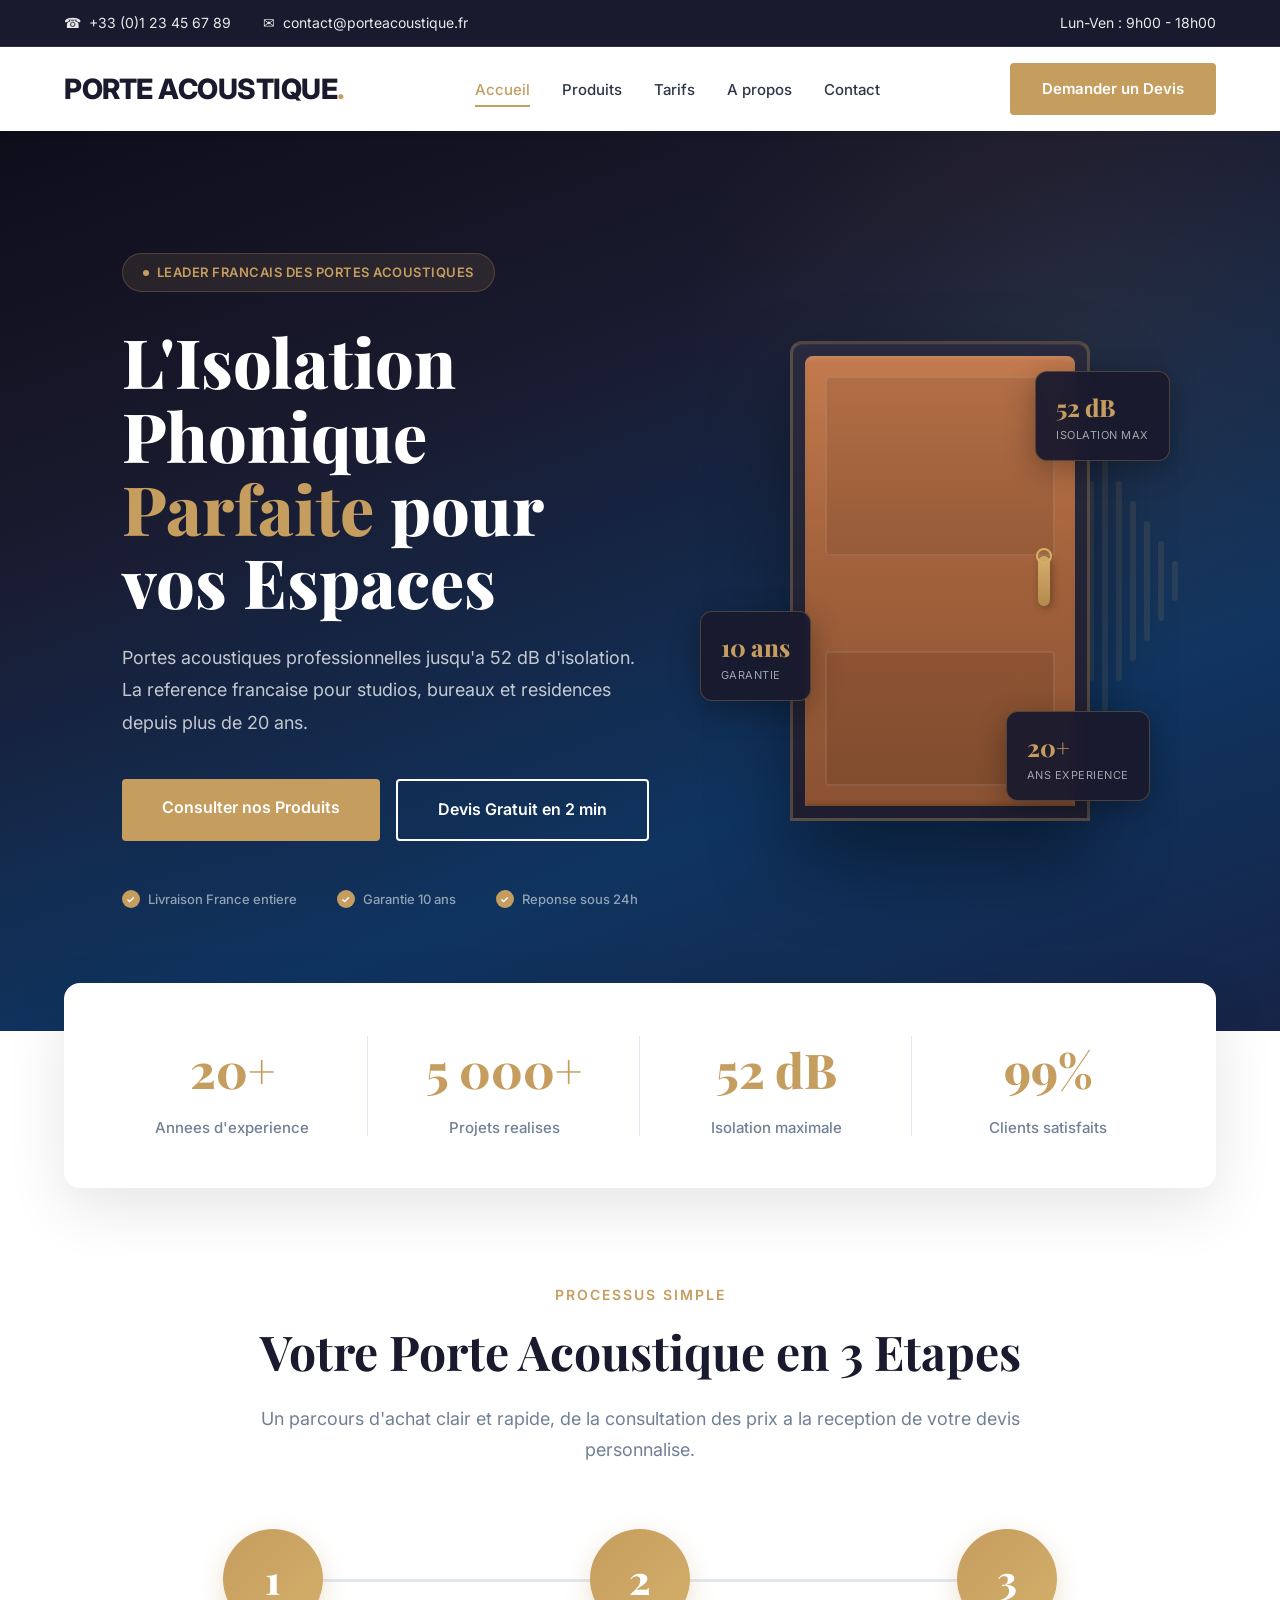
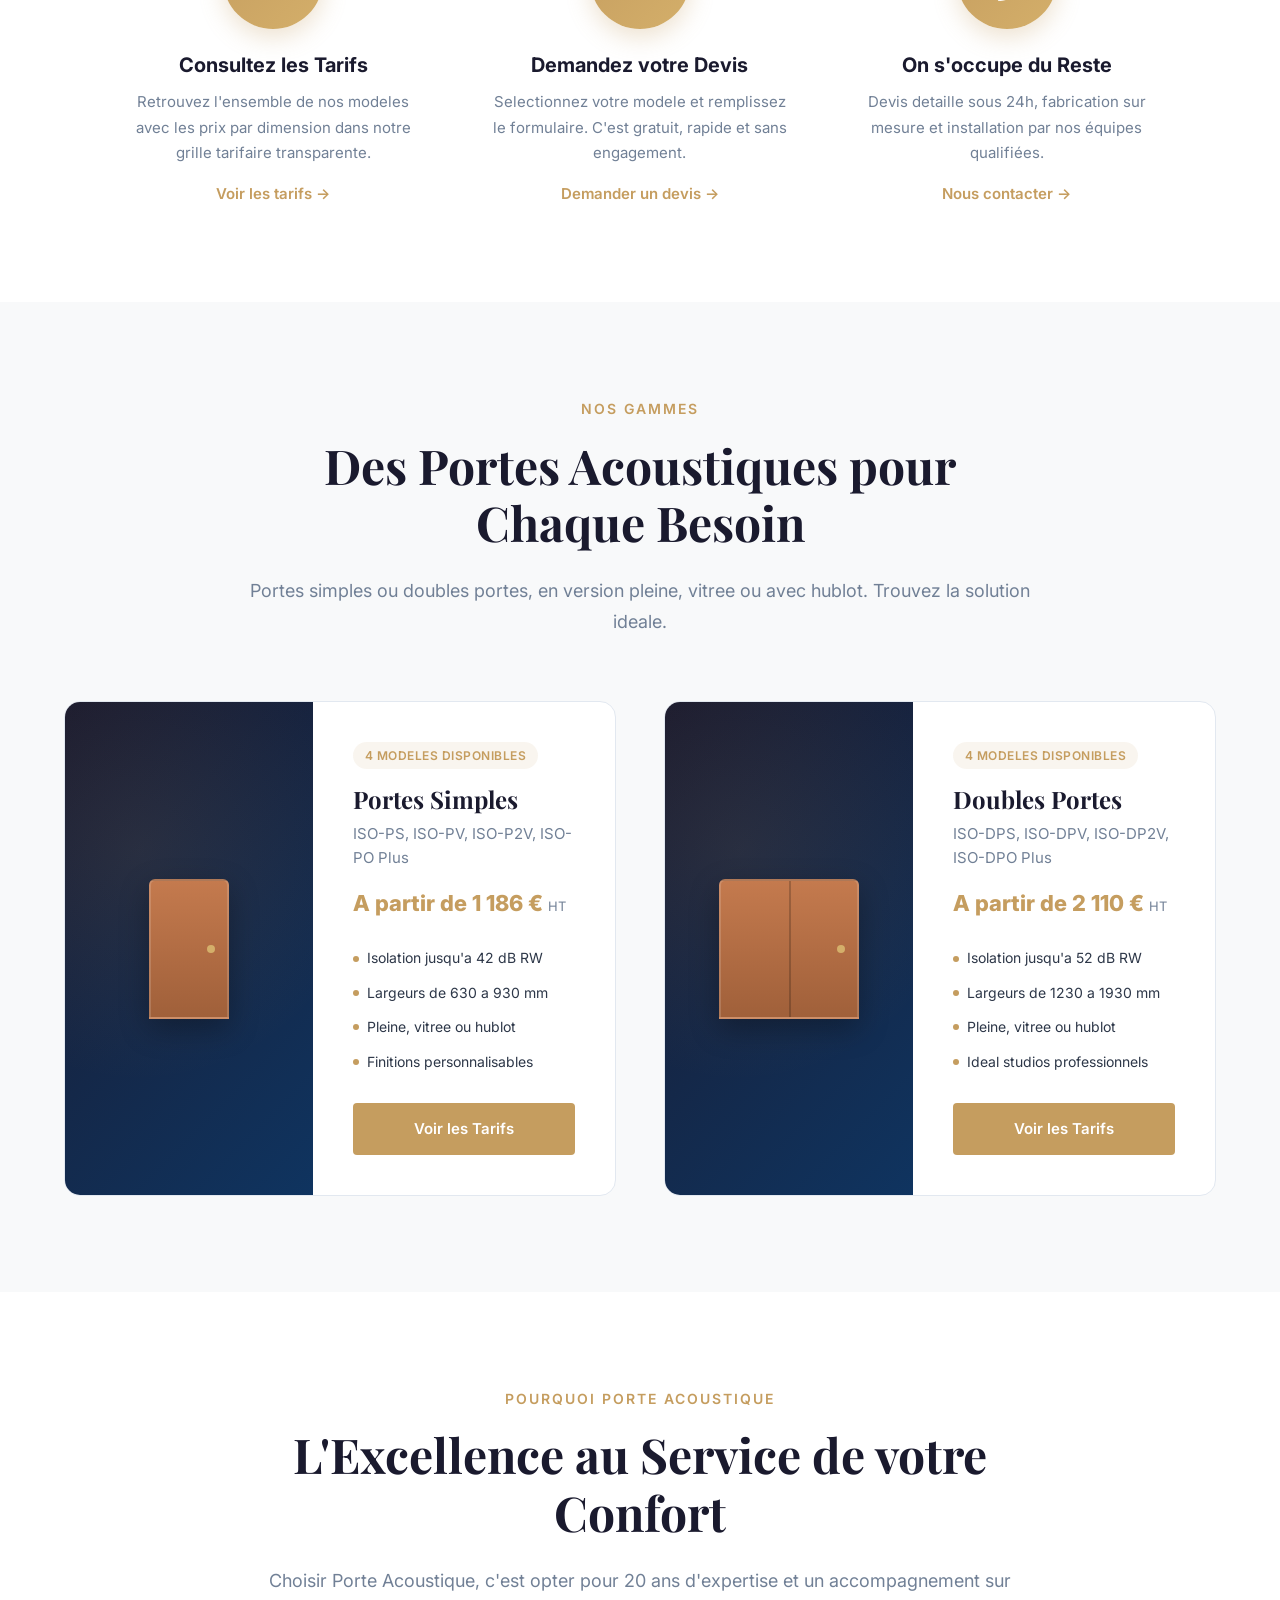
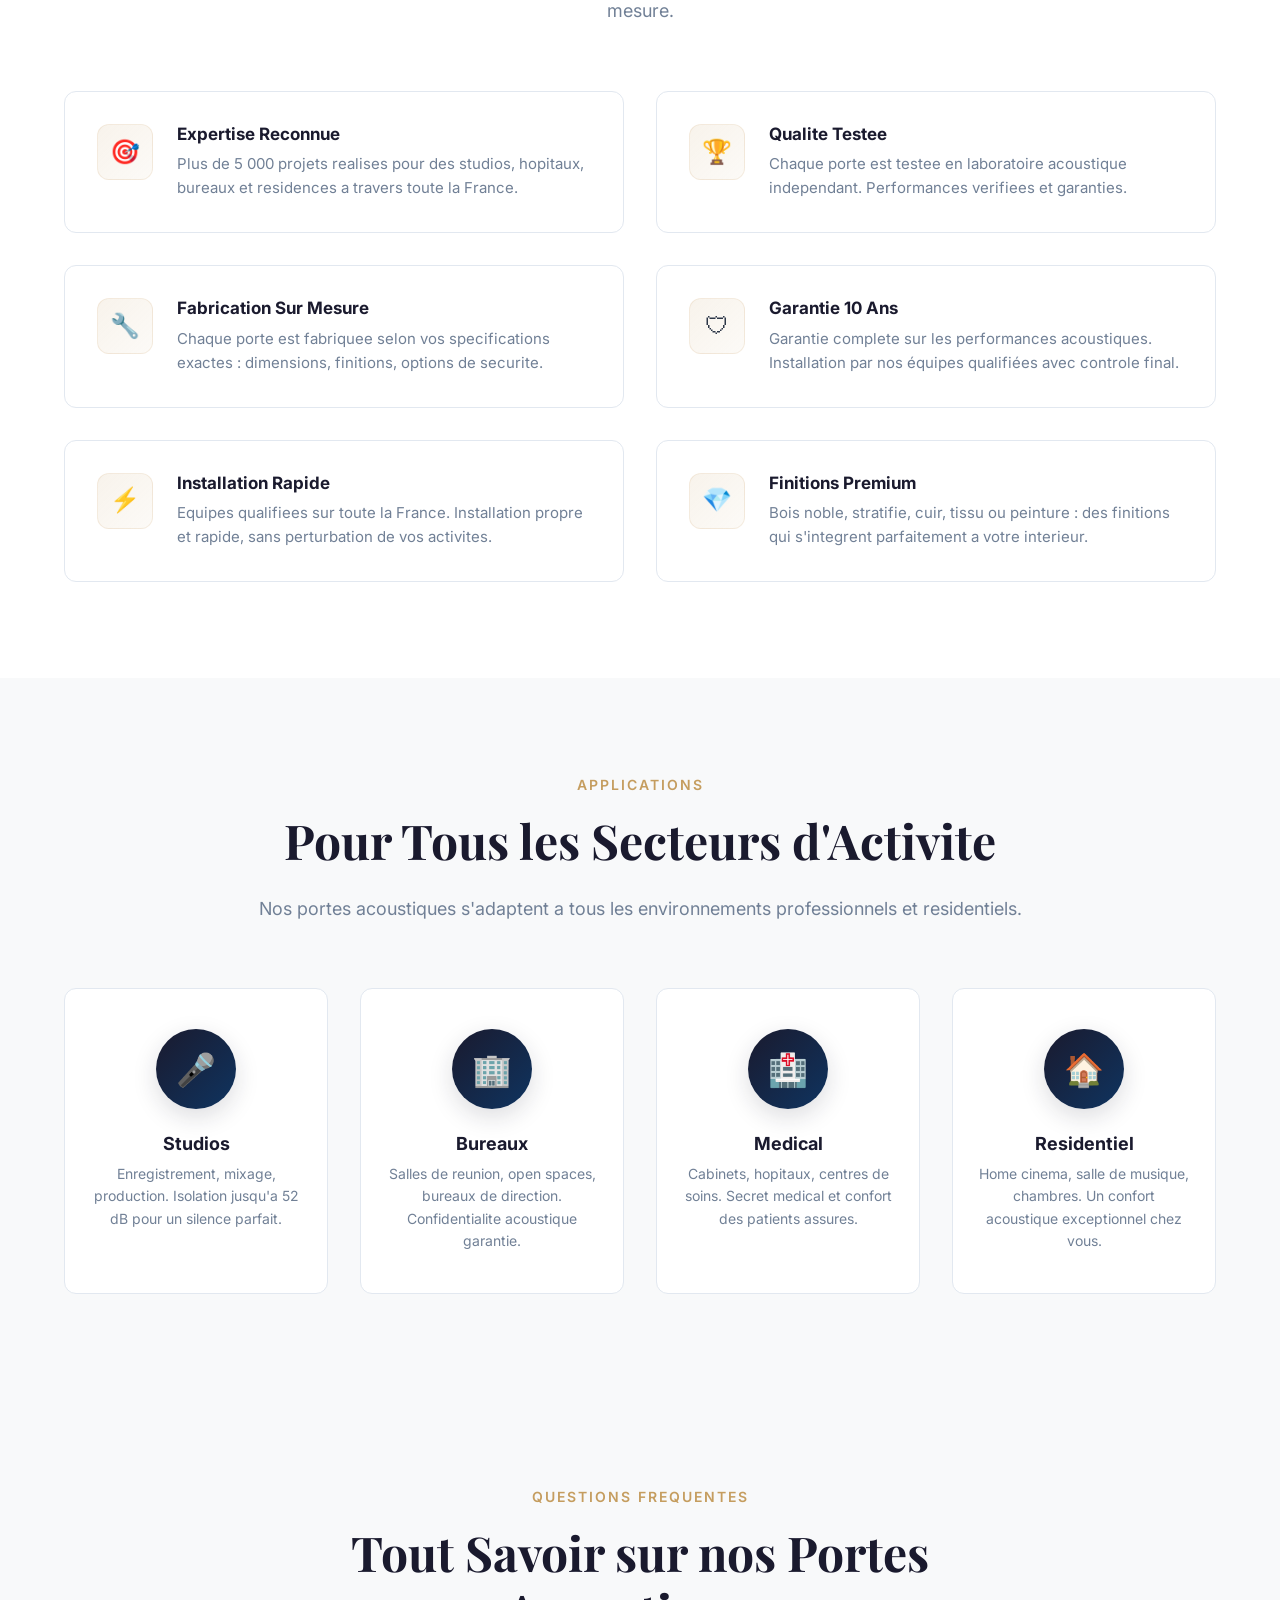
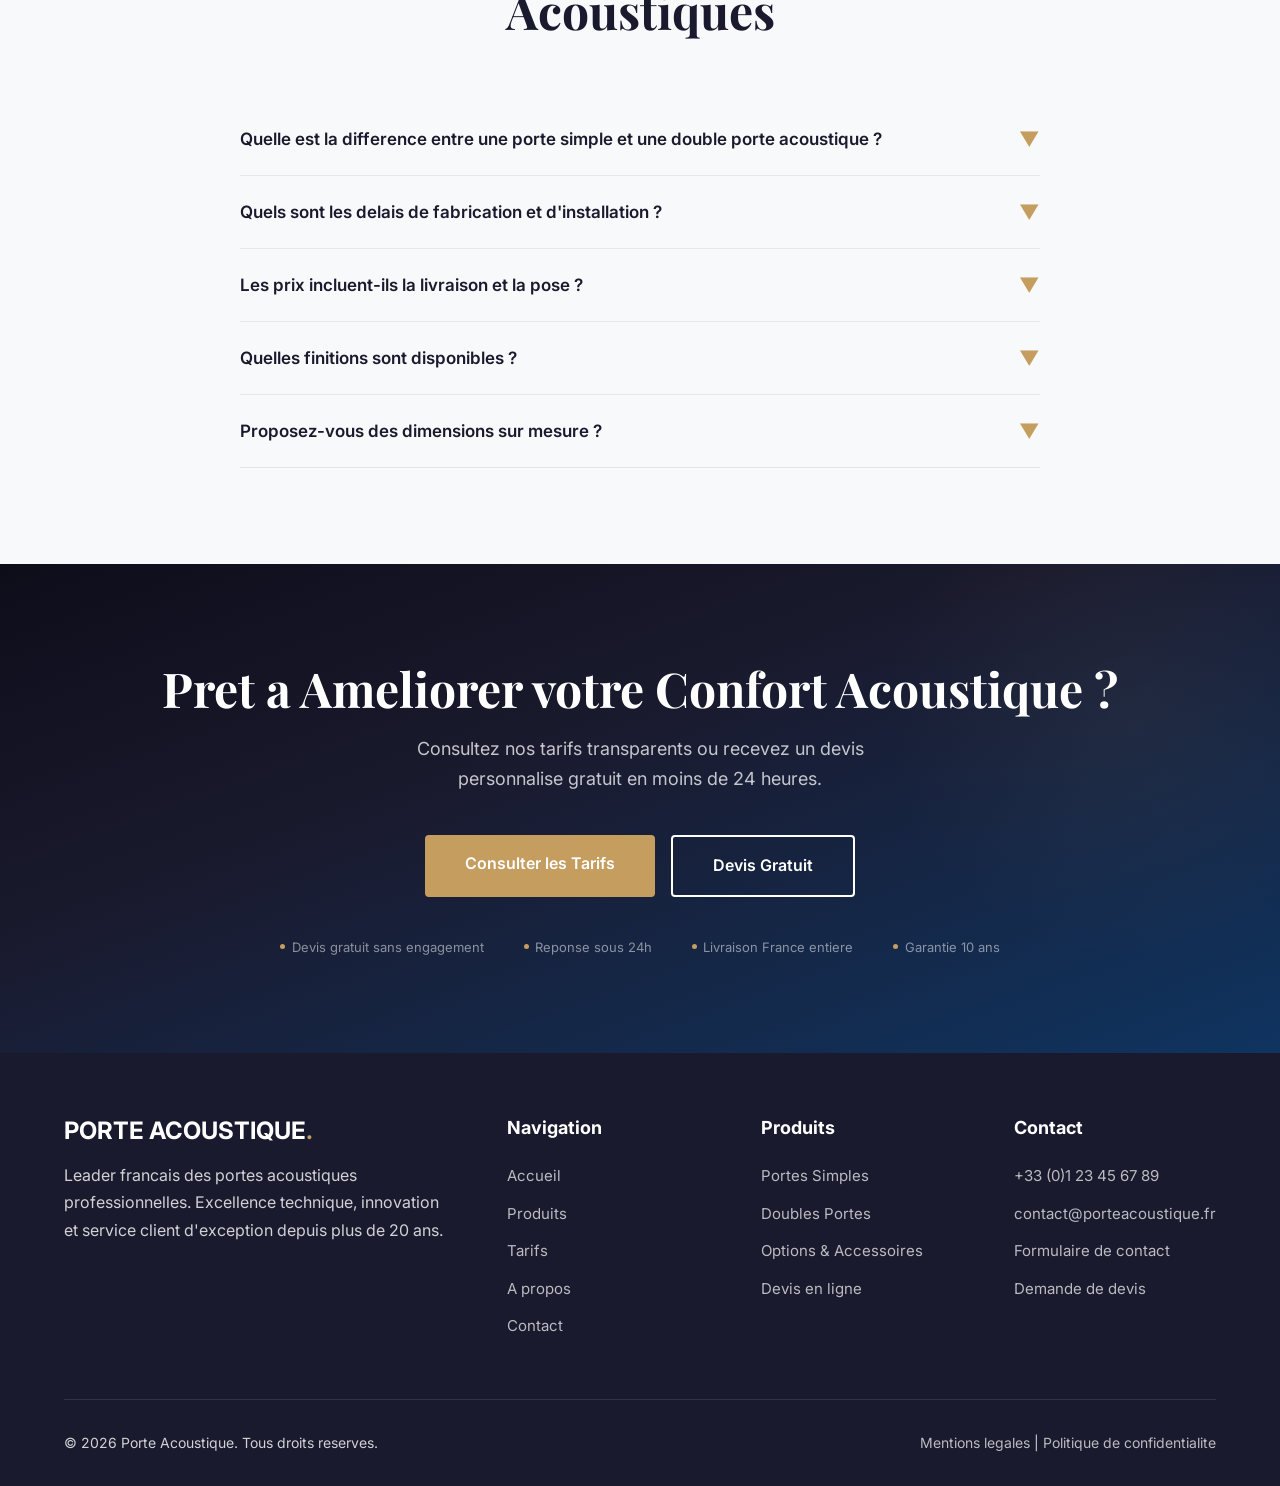
==== index.html @ 58b7ffa7 "First commit" ====
<!DOCTYPE html>
<html lang="fr">
<head>
    <meta charset="UTF-8">
    <meta name="viewport" content="width=device-width, initial-scale=1.0">
    <title>Porte Acoustique | Portes Acoustiques Professionnelles - Isolation Phonique Haute Performance</title>
    <meta name="description" content="Porte Acoustique, leader francais des portes acoustiques professionnelles. Isolation phonique jusqu'a 52 dB pour studios, bureaux et residences. Devis gratuit sous 24h.">
    <meta name="keywords" content="porte acoustique, isolation phonique, porte insonorisee, porte studio, isolation sonore, porte anti-bruit, porte acoustique professionnelle">
    <meta name="robots" content="index, follow">
    <meta name="author" content="Porte Acoustique">
    <link rel="canonical" href="https://www.porteacoustique.fr/">

    <meta property="og:title" content="Porte Acoustique | Portes Acoustiques Professionnelles">
    <meta property="og:description" content="Leader francais des portes acoustiques. Isolation phonique jusqu'a 52 dB. Devis gratuit sous 24h.">
    <meta property="og:type" content="website">
    <meta property="og:url" content="https://www.porteacoustique.fr/">
    <meta property="og:locale" content="fr_FR">

    <link rel="preconnect" href="https://fonts.googleapis.com">
    <link rel="preconnect" href="https://fonts.gstatic.com" crossorigin>
    <link href="https://fonts.googleapis.com/css2?family=Inter:wght@300;400;500;600;700;800&family=Playfair+Display:wght@600;700;800&display=swap" rel="stylesheet">
    <link rel="stylesheet" href="css/style.css">

    <script type="application/ld+json">
    {
        "@context": "https://schema.org",
        "@type": "Organization",
        "name": "Porte Acoustique",
        "description": "Leader francais des portes acoustiques professionnelles",
        "url": "https://www.porteacoustique.fr",
        "telephone": "+33123456789",
        "email": "contact@porteacoustique.fr",
        "address": {
            "@type": "PostalAddress",
            "streetAddress": "123 Avenue de l'Acoustique",
            "addressLocality": "Paris",
            "postalCode": "75015",
            "addressCountry": "FR"
        }
    }
    </script>

    <style>
        /* ====== INDEX PAGE SPECIFIC STYLES ====== */

        /* Hero v2 */
        .hero-v2 {
            position: relative;
            min-height: 100vh;
            display: flex;
            align-items: center;
            background: linear-gradient(160deg, #0d0d1a 0%, #1a1a2e 30%, #0f3460 70%, #162447 100%);
            overflow: hidden;
        }

        .hero-v2::before {
            content: '';
            position: absolute;
            top: -200px;
            right: -200px;
            width: 800px;
            height: 800px;
            background: radial-gradient(circle, rgba(197,157,95,0.08) 0%, transparent 70%);
            border-radius: 50%;
            animation: float 8s ease-in-out infinite;
        }

        .hero-v2::after {
            content: '';
            position: absolute;
            bottom: -300px;
            left: -200px;
            width: 600px;
            height: 600px;
            background: radial-gradient(circle, rgba(15,52,96,0.3) 0%, transparent 70%);
            border-radius: 50%;
            animation: float 10s ease-in-out infinite reverse;
        }

        @keyframes float {
            0%, 100% { transform: translateY(0) scale(1); }
            50% { transform: translateY(-30px) scale(1.05); }
        }

        /* Sound wave decoration */
        .sound-waves {
            position: absolute;
            right: 8%;
            top: 50%;
            transform: translateY(-50%);
            z-index: 2;
            display: flex;
            gap: 8px;
            align-items: center;
            opacity: 0.12;
        }

        .sound-wave-bar {
            width: 6px;
            background: var(--accent);
            border-radius: 100px;
            animation: wave 1.5s ease-in-out infinite;
        }

        .sound-wave-bar:nth-child(1) { height: 40px; animation-delay: 0s; }
        .sound-wave-bar:nth-child(2) { height: 80px; animation-delay: 0.1s; }
        .sound-wave-bar:nth-child(3) { height: 120px; animation-delay: 0.2s; }
        .sound-wave-bar:nth-child(4) { height: 160px; animation-delay: 0.3s; }
        .sound-wave-bar:nth-child(5) { height: 200px; animation-delay: 0.4s; }
        .sound-wave-bar:nth-child(6) { height: 260px; animation-delay: 0.5s; }
        .sound-wave-bar:nth-child(7) { height: 200px; animation-delay: 0.6s; }
        .sound-wave-bar:nth-child(8) { height: 160px; animation-delay: 0.7s; }
        .sound-wave-bar:nth-child(9) { height: 120px; animation-delay: 0.8s; }
        .sound-wave-bar:nth-child(10) { height: 80px; animation-delay: 0.9s; }
        .sound-wave-bar:nth-child(11) { height: 40px; animation-delay: 1s; }

        @keyframes wave {
            0%, 100% { transform: scaleY(1); }
            50% { transform: scaleY(0.4); }
        }

        .hero-v2-content {
            position: relative;
            z-index: 10;
            max-width: 1400px;
            margin: 0 auto;
            padding: 0 5%;
            width: 100%;
        }

        .hero-v2-grid {
            display: grid;
            grid-template-columns: 1.1fr 0.9fr;
            gap: 4rem;
            align-items: center;
        }

        .hero-v2-text .hero-label {
            display: inline-flex;
            align-items: center;
            gap: 0.5rem;
            background: rgba(197,157,95,0.12);
            color: var(--accent);
            padding: 0.5rem 1.25rem;
            border-radius: 50px;
            font-size: 0.8125rem;
            font-weight: 600;
            margin-bottom: 2rem;
            border: 1px solid rgba(197,157,95,0.25);
            letter-spacing: 0.5px;
            text-transform: uppercase;
        }

        .hero-v2-text h1 {
            font-family: 'Playfair Display', serif;
            font-size: clamp(2.5rem, 5.5vw, 4.25rem);
            color: var(--white);
            line-height: 1.08;
            margin-bottom: 1.5rem;
            font-weight: 800;
        }

        .hero-v2-text h1 .accent {
            color: var(--accent);
        }

        .hero-v2-text .hero-desc {
            font-size: 1.125rem;
            color: rgba(255,255,255,0.75);
            line-height: 1.8;
            margin-bottom: 2.5rem;
            max-width: 540px;
        }

        .hero-v2-buttons {
            display: flex;
            gap: 1rem;
            flex-wrap: wrap;
            margin-bottom: 3rem;
        }

        .hero-trust {
            display: flex;
            gap: 2.5rem;
            flex-wrap: wrap;
        }

        .hero-trust-item {
            display: flex;
            align-items: center;
            gap: 0.5rem;
            color: rgba(255,255,255,0.55);
            font-size: 0.8125rem;
            font-weight: 500;
        }

        .hero-trust-item .check {
            width: 18px;
            height: 18px;
            background: var(--accent);
            border-radius: 50%;
            display: flex;
            align-items: center;
            justify-content: center;
            color: white;
            font-size: 0.625rem;
            font-weight: 700;
            flex-shrink: 0;
        }

        /* Hero visual: door illustration */
        .hero-v2-visual {
            display: flex;
            justify-content: center;
            align-items: center;
            position: relative;
        }

        .door-showcase {
            position: relative;
            width: 300px;
            height: 480px;
        }

        .door-frame {
            width: 100%;
            height: 100%;
            background: linear-gradient(180deg, #2a2a3e 0%, #1e1e30 100%);
            border-radius: 12px 12px 0 0;
            border: 3px solid rgba(197,157,95,0.3);
            position: relative;
            overflow: hidden;
            box-shadow: 0 40px 80px rgba(0,0,0,0.4), inset 0 1px 0 rgba(255,255,255,0.05);
        }

        .door-surface {
            position: absolute;
            inset: 12px;
            background: linear-gradient(180deg, #c47a4e 0%, #a0603a 50%, #8b5233 100%);
            border-radius: 8px 8px 0 0;
            box-shadow: inset 0 2px 4px rgba(255,255,255,0.15), inset 0 -2px 4px rgba(0,0,0,0.2);
        }

        .door-panel-top, .door-panel-bottom {
            position: absolute;
            left: 20px;
            right: 20px;
            border: 2px solid rgba(255,255,255,0.1);
            border-radius: 4px;
            background: rgba(0,0,0,0.08);
        }

        .door-panel-top {
            top: 20px;
            height: 40%;
        }

        .door-panel-bottom {
            bottom: 20px;
            height: 30%;
        }

        .door-handle {
            position: absolute;
            right: 25px;
            top: 50%;
            transform: translateY(-50%);
            width: 12px;
            height: 50px;
            background: linear-gradient(180deg, #d4af6a, #c59d5f, #b38a4a);
            border-radius: 6px;
            box-shadow: 2px 2px 8px rgba(0,0,0,0.3);
        }

        .door-handle::after {
            content: '';
            position: absolute;
            top: -8px;
            left: 50%;
            transform: translateX(-50%);
            width: 16px;
            height: 16px;
            border: 2px solid #d4af6a;
            border-radius: 50%;
            background: rgba(197,157,95,0.2);
        }

        /* Floating badges around door */
        .door-badge {
            position: absolute;
            background: rgba(26,26,46,0.95);
            backdrop-filter: blur(10px);
            border: 1px solid rgba(197,157,95,0.3);
            border-radius: 12px;
            padding: 1rem 1.25rem;
            color: white;
            z-index: 5;
            box-shadow: 0 8px 30px rgba(0,0,0,0.3);
            animation: badgeFloat 4s ease-in-out infinite;
        }

        .door-badge-1 {
            top: 30px;
            right: -80px;
            animation-delay: 0s;
        }

        .door-badge-2 {
            bottom: 120px;
            left: -90px;
            animation-delay: 1.5s;
        }

        .door-badge-3 {
            bottom: 20px;
            right: -60px;
            animation-delay: 3s;
        }

        @keyframes badgeFloat {
            0%, 100% { transform: translateY(0); }
            50% { transform: translateY(-8px); }
        }

        .door-badge .badge-value {
            font-size: 1.5rem;
            font-weight: 800;
            color: var(--accent);
            font-family: 'Playfair Display', serif;
        }

        .door-badge .badge-label {
            font-size: 0.6875rem;
            color: rgba(255,255,255,0.6);
            text-transform: uppercase;
            letter-spacing: 0.5px;
        }

        /* Stats v2 */
        .stats-v2 {
            margin-top: -3rem;
            position: relative;
            z-index: 20;
            padding: 0 5%;
        }

        .stats-v2-inner {
            max-width: 1200px;
            margin: 0 auto;
            background: var(--white);
            border-radius: 16px;
            box-shadow: 0 20px 60px rgba(0,0,0,0.1);
            padding: 2.5rem 3rem;
            display: grid;
            grid-template-columns: repeat(4, 1fr);
            gap: 2rem;
        }

        .stats-v2-inner .stat-item {
            text-align: center;
            padding: 0.5rem;
            position: relative;
        }

        .stats-v2-inner .stat-item:not(:last-child)::after {
            content: '';
            position: absolute;
            right: -1rem;
            top: 10%;
            height: 80%;
            width: 1px;
            background: var(--border);
        }

        /* Section: parcours achat */
        .buying-steps {
            max-width: 1100px;
            margin: 0 auto;
            display: grid;
            grid-template-columns: repeat(3, 1fr);
            gap: 0;
            position: relative;
        }

        .buying-steps::before {
            content: '';
            position: absolute;
            top: 50px;
            left: 16.66%;
            right: 16.66%;
            height: 3px;
            background: var(--border);
            z-index: 0;
        }

        .buy-step {
            text-align: center;
            padding: 0 2rem;
            position: relative;
            z-index: 1;
        }

        .buy-step-num {
            width: 100px;
            height: 100px;
            border-radius: 50%;
            display: flex;
            align-items: center;
            justify-content: center;
            margin: 0 auto 1.5rem;
            font-size: 2.5rem;
            font-weight: 800;
            font-family: 'Playfair Display', serif;
            background: linear-gradient(135deg, var(--accent), #d4af6a);
            color: var(--white);
            box-shadow: 0 8px 25px rgba(197,157,95,0.3);
        }

        .buy-step h3 {
            font-size: 1.25rem;
            margin-bottom: 0.75rem;
            color: var(--primary);
        }

        .buy-step p {
            color: var(--text-light);
            line-height: 1.7;
            font-size: 0.9375rem;
        }

        .buy-step .step-link {
            display: inline-block;
            margin-top: 1rem;
            color: var(--accent);
            font-weight: 600;
            font-size: 0.9375rem;
            transition: var(--transition);
        }

        .buy-step .step-link:hover {
            color: var(--accent-hover);
            transform: translateX(4px);
        }

        /* Products preview cards v2 */
        .product-preview {
            max-width: 1400px;
            margin: 0 auto;
            display: grid;
            grid-template-columns: repeat(2, 1fr);
            gap: 3rem;
        }

        .product-preview-card {
            background: var(--white);
            border-radius: 16px;
            overflow: hidden;
            border: 1px solid var(--border);
            transition: var(--transition);
            display: grid;
            grid-template-columns: 0.45fr 0.55fr;
        }

        .product-preview-card:hover {
            box-shadow: var(--shadow-lg);
            transform: translateY(-5px);
        }

        .pp-visual {
            background: linear-gradient(135deg, var(--primary), var(--secondary));
            display: flex;
            align-items: center;
            justify-content: center;
            min-height: 300px;
            position: relative;
            overflow: hidden;
        }

        .pp-visual::before {
            content: '';
            position: absolute;
            inset: 0;
            background: radial-gradient(circle at 30% 30%, rgba(197,157,95,0.1), transparent 60%);
        }

        .pp-door-icon {
            position: relative;
            z-index: 2;
        }

        .pp-door-icon .door-mini {
            width: 80px;
            height: 140px;
            background: linear-gradient(180deg, #c47a4e, #a0603a);
            border-radius: 6px 6px 0 0;
            border: 2px solid rgba(255,255,255,0.15);
            position: relative;
            box-shadow: 0 10px 30px rgba(0,0,0,0.3);
        }

        .pp-door-icon .door-mini.double {
            width: 140px;
        }

        .pp-door-icon .door-mini.double::after {
            content: '';
            position: absolute;
            top: 0;
            left: 50%;
            width: 2px;
            height: 100%;
            background: rgba(0,0,0,0.2);
        }

        .pp-door-icon .door-mini::before {
            content: '';
            position: absolute;
            right: 12px;
            top: 50%;
            transform: translateY(-50%);
            width: 8px;
            height: 8px;
            background: #d4af6a;
            border-radius: 50%;
        }

        .pp-content {
            padding: 2.5rem;
            display: flex;
            flex-direction: column;
            justify-content: center;
        }

        .pp-tag {
            display: inline-block;
            background: rgba(197,157,95,0.1);
            color: var(--accent);
            padding: 0.25rem 0.75rem;
            border-radius: 50px;
            font-size: 0.75rem;
            font-weight: 600;
            text-transform: uppercase;
            letter-spacing: 0.5px;
            margin-bottom: 1rem;
            width: fit-content;
        }

        .pp-content h3 {
            font-size: 1.5rem;
            margin-bottom: 0.5rem;
            font-family: 'Playfair Display', serif;
        }

        .pp-content .pp-subtitle {
            color: var(--text-light);
            margin-bottom: 1rem;
            font-size: 0.9375rem;
        }

        .pp-price {
            font-size: 1.375rem;
            font-weight: 800;
            color: var(--accent);
            margin-bottom: 1.25rem;
        }

        .pp-price small {
            font-size: 0.8125rem;
            font-weight: 400;
            color: var(--text-light);
        }

        .pp-features {
            list-style: none;
            margin-bottom: 1.5rem;
        }

        .pp-features li {
            display: flex;
            align-items: center;
            gap: 0.5rem;
            padding: 0.375rem 0;
            font-size: 0.875rem;
            color: var(--text);
        }

        .pp-features li .dot {
            width: 6px;
            height: 6px;
            background: var(--accent);
            border-radius: 50%;
            flex-shrink: 0;
        }

        /* Advantages section */
        .advantages-grid {
            max-width: 1400px;
            margin: 0 auto;
            display: grid;
            grid-template-columns: repeat(2, 1fr);
            gap: 2rem;
        }

        .advantage-card {
            display: flex;
            gap: 1.5rem;
            padding: 2rem;
            background: var(--white);
            border-radius: 12px;
            border: 1px solid var(--border);
            transition: var(--transition);
        }

        .advantage-card:hover {
            box-shadow: var(--shadow-md);
            border-color: rgba(197,157,95,0.3);
        }

        .advantage-icon {
            width: 56px;
            height: 56px;
            min-width: 56px;
            background: linear-gradient(135deg, rgba(197,157,95,0.12), rgba(197,157,95,0.05));
            border-radius: 12px;
            display: flex;
            align-items: center;
            justify-content: center;
            font-size: 1.5rem;
            border: 1px solid rgba(197,157,95,0.15);
        }

        .advantage-text h3 {
            font-size: 1.0625rem;
            margin-bottom: 0.5rem;
        }

        .advantage-text p {
            color: var(--text-light);
            font-size: 0.9375rem;
            line-height: 1.6;
        }

        /* Use cases */
        .usecases-grid {
            max-width: 1400px;
            margin: 0 auto;
            display: grid;
            grid-template-columns: repeat(4, 1fr);
            gap: 2rem;
        }

        .usecase-card {
            text-align: center;
            padding: 2.5rem 1.5rem;
            background: var(--white);
            border-radius: 12px;
            border: 1px solid var(--border);
            transition: var(--transition);
        }

        .usecase-card:hover {
            transform: translateY(-8px);
            box-shadow: var(--shadow-lg);
            border-color: var(--accent);
        }

        .usecase-icon {
            width: 80px;
            height: 80px;
            background: linear-gradient(135deg, var(--primary), var(--secondary));
            border-radius: 50%;
            display: flex;
            align-items: center;
            justify-content: center;
            margin: 0 auto 1.5rem;
            font-size: 2rem;
            box-shadow: 0 8px 25px rgba(26,26,46,0.15);
        }

        .usecase-card h3 {
            font-size: 1.125rem;
            margin-bottom: 0.5rem;
        }

        .usecase-card p {
            color: var(--text-light);
            font-size: 0.875rem;
            line-height: 1.6;
        }

        /* FAQ Section */
        .faq-list {
            max-width: 800px;
            margin: 0 auto;
        }

        .faq-item {
            border-bottom: 1px solid var(--border);
        }

        .faq-question {
            width: 100%;
            background: none;
            border: none;
            padding: 1.5rem 0;
            font-family: 'Inter', sans-serif;
            font-size: 1.0625rem;
            font-weight: 600;
            color: var(--primary);
            text-align: left;
            cursor: pointer;
            display: flex;
            justify-content: space-between;
            align-items: center;
            gap: 1rem;
            transition: color 0.3s;
        }

        .faq-question:hover {
            color: var(--accent);
        }

        .faq-question .arrow {
            font-size: 1.25rem;
            transition: transform 0.3s;
            color: var(--accent);
            flex-shrink: 0;
        }

        .faq-item.open .faq-question .arrow {
            transform: rotate(180deg);
        }

        .faq-answer {
            max-height: 0;
            overflow: hidden;
            transition: max-height 0.4s ease, padding 0.3s ease;
        }

        .faq-item.open .faq-answer {
            max-height: 300px;
            padding-bottom: 1.5rem;
        }

        .faq-answer p {
            color: var(--text-light);
            line-height: 1.7;
            font-size: 0.9375rem;
        }

        /* Final CTA v2 */
        .final-cta {
            background: linear-gradient(160deg, #0d0d1a 0%, #1a1a2e 40%, #0f3460 100%);
            padding: 6rem 5%;
            text-align: center;
            position: relative;
            overflow: hidden;
        }

        .final-cta::before {
            content: '';
            position: absolute;
            top: -100px;
            right: -100px;
            width: 500px;
            height: 500px;
            background: radial-gradient(circle, rgba(197,157,95,0.06) 0%, transparent 70%);
            border-radius: 50%;
        }

        .final-cta h2 {
            font-family: 'Playfair Display', serif;
            font-size: clamp(2rem, 4vw, 3rem);
            color: var(--white);
            margin-bottom: 1rem;
            position: relative;
        }

        .final-cta p {
            color: rgba(255,255,255,0.75);
            font-size: 1.125rem;
            margin-bottom: 2.5rem;
            max-width: 550px;
            margin-left: auto;
            margin-right: auto;
            line-height: 1.7;
            position: relative;
        }

        .final-cta .btn-group {
            display: flex;
            gap: 1rem;
            justify-content: center;
            flex-wrap: wrap;
            position: relative;
        }

        .final-cta .reassurance {
            margin-top: 2.5rem;
            display: flex;
            justify-content: center;
            gap: 2.5rem;
            flex-wrap: wrap;
            position: relative;
        }

        .final-cta .reassurance span {
            color: rgba(255,255,255,0.5);
            font-size: 0.8125rem;
            display: flex;
            align-items: center;
            gap: 0.4rem;
        }

        .final-cta .reassurance .dot {
            width: 5px;
            height: 5px;
            background: var(--accent);
            border-radius: 50%;
        }

        /* Responsive overrides */
        @media (max-width: 1024px) {
            .hero-v2-grid {
                grid-template-columns: 1fr;
                text-align: center;
            }
            .hero-v2-text .hero-desc { margin-left: auto; margin-right: auto; }
            .hero-v2-buttons { justify-content: center; }
            .hero-trust { justify-content: center; }
            .hero-v2-visual { display: none; }
            .sound-waves { display: none; }
            .product-preview { grid-template-columns: 1fr; }
            .product-preview-card { grid-template-columns: 0.35fr 0.65fr; }
            .advantages-grid { grid-template-columns: 1fr; }
            .buying-steps { grid-template-columns: 1fr; gap: 2.5rem; }
            .buying-steps::before { display: none; }
            .usecases-grid { grid-template-columns: repeat(2, 1fr); }
        }

        @media (max-width: 768px) {
            .hero-v2 { min-height: auto; padding: 8rem 0 5rem; }
            .stats-v2-inner { grid-template-columns: repeat(2, 1fr); }
            .stats-v2-inner .stat-item:nth-child(2)::after { display: none; }
            .product-preview-card { grid-template-columns: 1fr; }
            .pp-visual { min-height: 200px; }
            .usecases-grid { grid-template-columns: 1fr; }
        }
    </style>
</head>
<body>
    <!-- Top Bar -->
    <div class="top-bar">
        <div class="top-bar-content">
            <div class="top-bar-left">
                <div class="top-bar-item">
                    <span>&#9742;</span>
                    <span>+33 (0)1 23 45 67 89</span>
                </div>
                <div class="top-bar-item">
                    <span>&#9993;</span>
                    <span>contact@porteacoustique.fr</span>
                </div>
            </div>
            <div class="top-bar-item">Lun-Ven : 9h00 - 18h00</div>
        </div>
    </div>

    <!-- Navigation -->
    <nav class="navbar">
        <div class="nav-container">
            <a href="index.html" class="logo">PORTE ACOUSTIQUE<span class="logo-accent">.</span></a>
            <ul class="nav-links" id="navLinks">
                <li><a href="index.html" class="active">Accueil</a></li>
                <li><a href="produits.html">Produits</a></li>
                <li><a href="tarifs.html">Tarifs</a></li>
                <li><a href="a-propos.html">A propos</a></li>
                <li><a href="contact.html">Contact</a></li>
            </ul>
            <div class="nav-cta">
                <a href="devis.html" class="btn-primary">Demander un Devis</a>
            </div>
            <button class="mobile-menu-toggle" id="mobileToggle" aria-label="Menu">
                <span></span><span></span><span></span>
            </button>
        </div>
    </nav>
    <div class="nav-overlay" id="navOverlay"></div>

    <!-- ============ HERO ============ -->
    <section class="hero-v2">
        <!-- Sound wave decoration -->
        <div class="sound-waves">
            <div class="sound-wave-bar"></div>
            <div class="sound-wave-bar"></div>
            <div class="sound-wave-bar"></div>
            <div class="sound-wave-bar"></div>
            <div class="sound-wave-bar"></div>
            <div class="sound-wave-bar"></div>
            <div class="sound-wave-bar"></div>
            <div class="sound-wave-bar"></div>
            <div class="sound-wave-bar"></div>
            <div class="sound-wave-bar"></div>
            <div class="sound-wave-bar"></div>
        </div>

        <div class="hero-v2-content">
            <div class="hero-v2-grid">
                <div class="hero-v2-text">
                    <div class="hero-label">
                        <span class="dot" style="width:6px;height:6px;background:var(--accent);border-radius:50%;"></span>
                        Leader Francais des Portes Acoustiques
                    </div>
                    <h1>L'Isolation Phonique <span class="accent">Parfaite</span> pour vos Espaces</h1>
                    <p class="hero-desc">Portes acoustiques professionnelles jusqu'a 52 dB d'isolation. La reference francaise pour studios, bureaux et residences depuis plus de 20 ans.</p>
                    <div class="hero-v2-buttons">
                        <a href="produits.html" class="btn-primary btn-lg">Consulter nos Produits</a>
                        <a href="devis.html" class="btn-white btn-lg">Devis Gratuit en 2 min</a>
                    </div>
                    <div class="hero-trust">
                        <div class="hero-trust-item"><span class="check">&#10003;</span> Livraison France entiere</div>
                        <div class="hero-trust-item"><span class="check">&#10003;</span> Garantie 10 ans</div>
                        <div class="hero-trust-item"><span class="check">&#10003;</span> Reponse sous 24h</div>
                    </div>
                </div>

                <div class="hero-v2-visual">
                    <div class="door-showcase">
                        <div class="door-frame">
                            <div class="door-surface">
                                <div class="door-panel-top"></div>
                                <div class="door-panel-bottom"></div>
                                <div class="door-handle"></div>
                            </div>
                        </div>
                        <div class="door-badge door-badge-1">
                            <div class="badge-value">52 dB</div>
                            <div class="badge-label">Isolation max</div>
                        </div>
                        <div class="door-badge door-badge-2">
                            <div class="badge-value">10 ans</div>
                            <div class="badge-label">Garantie</div>
                        </div>
                        <div class="door-badge door-badge-3">
                            <div class="badge-value">20+</div>
                            <div class="badge-label">Ans experience</div>
                        </div>
                    </div>
                </div>
            </div>
        </div>
    </section>

    <!-- ============ STATS ============ -->
    <div class="stats-v2">
        <div class="stats-v2-inner">
            <div class="stat-item">
                <div class="stat-number">20+</div>
                <div class="stat-label">Annees d'experience</div>
            </div>
            <div class="stat-item">
                <div class="stat-number">5 000+</div>
                <div class="stat-label">Projets realises</div>
            </div>
            <div class="stat-item">
                <div class="stat-number">52 dB</div>
                <div class="stat-label">Isolation maximale</div>
            </div>
            <div class="stat-item">
                <div class="stat-number">99%</div>
                <div class="stat-label">Clients satisfaits</div>
            </div>
        </div>
    </div>

    <!-- ============ PARCOURS D'ACHAT ============ -->
    <section style="padding-top:6rem;">
        <div class="section-header fade-in">
            <div class="section-subtitle">Processus Simple</div>
            <h2 class="section-title display-title">Votre Porte Acoustique en 3 Etapes</h2>
            <p class="section-description">Un parcours d'achat clair et rapide, de la consultation des prix a la reception de votre devis personnalise.</p>
        </div>

        <div class="buying-steps">
            <div class="buy-step fade-in">
                <div class="buy-step-num">1</div>
                <h3>Consultez les Tarifs</h3>
                <p>Retrouvez l'ensemble de nos modeles avec les prix par dimension dans notre grille tarifaire transparente.</p>
                <a href="tarifs.html" class="step-link">Voir les tarifs &#8594;</a>
            </div>
            <div class="buy-step fade-in">
                <div class="buy-step-num">2</div>
                <h3>Demandez votre Devis</h3>
                <p>Selectionnez votre modele et remplissez le formulaire. C'est gratuit, rapide et sans engagement.</p>
                <a href="devis.html" class="step-link">Demander un devis &#8594;</a>
            </div>
            <div class="buy-step fade-in">
                <div class="buy-step-num">3</div>
                <h3>On s'occupe du Reste</h3>
                <p>Devis detaille sous 24h, fabrication sur mesure et installation par nos équipes qualifiées.</p>
                <a href="contact.html" class="step-link">Nous contacter &#8594;</a>
            </div>
        </div>
    </section>

    <!-- ============ PRODUITS ============ -->
    <section class="bg-light">
        <div class="section-header fade-in">
            <div class="section-subtitle">Nos Gammes</div>
            <h2 class="section-title display-title">Des Portes Acoustiques pour Chaque Besoin</h2>
            <p class="section-description">Portes simples ou doubles portes, en version pleine, vitree ou avec hublot. Trouvez la solution ideale.</p>
        </div>

        <div class="product-preview">
            <!-- Portes Simples -->
            <div class="product-preview-card fade-in">
                <div class="pp-visual">
                    <div class="pp-door-icon">
                        <div class="door-mini"></div>
                    </div>
                </div>
                <div class="pp-content">
                    <span class="pp-tag">4 modeles disponibles</span>
                    <h3>Portes Simples</h3>
                    <p class="pp-subtitle">ISO-PS, ISO-PV, ISO-P2V, ISO-PO Plus</p>
                    <div class="pp-price">A partir de 1 186 &#8364; <small>HT</small></div>
                    <ul class="pp-features">
                        <li><span class="dot"></span> Isolation jusqu'a 42 dB RW</li>
                        <li><span class="dot"></span> Largeurs de 630 a 930 mm</li>
                        <li><span class="dot"></span> Pleine, vitree ou hublot</li>
                        <li><span class="dot"></span> Finitions personnalisables</li>
                    </ul>
                    <a href="tarifs.html#portes-simples" class="btn-primary" style="width:100%;">Voir les Tarifs</a>
                </div>
            </div>

            <!-- Doubles Portes -->
            <div class="product-preview-card fade-in">
                <div class="pp-visual">
                    <div class="pp-door-icon">
                        <div class="door-mini double"></div>
                    </div>
                </div>
                <div class="pp-content">
                    <span class="pp-tag">4 modeles disponibles</span>
                    <h3>Doubles Portes</h3>
                    <p class="pp-subtitle">ISO-DPS, ISO-DPV, ISO-DP2V, ISO-DPO Plus</p>
                    <div class="pp-price">A partir de 2 110 &#8364; <small>HT</small></div>
                    <ul class="pp-features">
                        <li><span class="dot"></span> Isolation jusqu'a 52 dB RW</li>
                        <li><span class="dot"></span> Largeurs de 1230 a 1930 mm</li>
                        <li><span class="dot"></span> Pleine, vitree ou hublot</li>
                        <li><span class="dot"></span> Ideal studios professionnels</li>
                    </ul>
                    <a href="tarifs.html#doubles-portes" class="btn-primary" style="width:100%;">Voir les Tarifs</a>
                </div>
            </div>
        </div>
    </section>

    <!-- ============ AVANTAGES ============ -->
    <section>
        <div class="section-header fade-in">
            <div class="section-subtitle">Pourquoi Porte Acoustique</div>
            <h2 class="section-title display-title">L'Excellence au Service de votre Confort</h2>
            <p class="section-description">Choisir Porte Acoustique, c'est opter pour 20 ans d'expertise et un accompagnement sur mesure.</p>
        </div>

        <div class="advantages-grid">
            <div class="advantage-card fade-in">
                <div class="advantage-icon">&#127919;</div>
                <div class="advantage-text">
                    <h3>Expertise Reconnue</h3>
                    <p>Plus de 5 000 projets realises pour des studios, hopitaux, bureaux et residences a travers toute la France.</p>
                </div>
            </div>
            <div class="advantage-card fade-in">
                <div class="advantage-icon">&#127942;</div>
                <div class="advantage-text">
                    <h3>Qualite Testee</h3>
                    <p>Chaque porte est testee en laboratoire acoustique independant. Performances verifiees et garanties.</p>
                </div>
            </div>
            <div class="advantage-card fade-in">
                <div class="advantage-icon">&#128295;</div>
                <div class="advantage-text">
                    <h3>Fabrication Sur Mesure</h3>
                    <p>Chaque porte est fabriquee selon vos specifications exactes : dimensions, finitions, options de securite.</p>
                </div>
            </div>
            <div class="advantage-card fade-in">
                <div class="advantage-icon">&#128737;</div>
                <div class="advantage-text">
                    <h3>Garantie 10 Ans</h3>
                    <p>Garantie complete sur les performances acoustiques. Installation par nos équipes qualifiées avec controle final.</p>
                </div>
            </div>
            <div class="advantage-card fade-in">
                <div class="advantage-icon">&#9889;</div>
                <div class="advantage-text">
                    <h3>Installation Rapide</h3>
                    <p>Equipes qualifiees sur toute la France. Installation propre et rapide, sans perturbation de vos activites.</p>
                </div>
            </div>
            <div class="advantage-card fade-in">
                <div class="advantage-icon">&#128142;</div>
                <div class="advantage-text">
                    <h3>Finitions Premium</h3>
                    <p>Bois noble, stratifie, cuir, tissu ou peinture : des finitions qui s'integrent parfaitement a votre interieur.</p>
                </div>
            </div>
        </div>
    </section>

    <!-- ============ CAS D'USAGE ============ -->
    <section class="bg-light">
        <div class="section-header fade-in">
            <div class="section-subtitle">Applications</div>
            <h2 class="section-title display-title">Pour Tous les Secteurs d'Activite</h2>
            <p class="section-description">Nos portes acoustiques s'adaptent a tous les environnements professionnels et residentiels.</p>
        </div>

        <div class="usecases-grid">
            <div class="usecase-card fade-in">
                <div class="usecase-icon">&#127908;</div>
                <h3>Studios</h3>
                <p>Enregistrement, mixage, production. Isolation jusqu'a 52 dB pour un silence parfait.</p>
            </div>
            <div class="usecase-card fade-in">
                <div class="usecase-icon">&#127970;</div>
                <h3>Bureaux</h3>
                <p>Salles de reunion, open spaces, bureaux de direction. Confidentialite acoustique garantie.</p>
            </div>
            <div class="usecase-card fade-in">
                <div class="usecase-icon">&#127973;</div>
                <h3>Medical</h3>
                <p>Cabinets, hopitaux, centres de soins. Secret medical et confort des patients assures.</p>
            </div>
            <div class="usecase-card fade-in">
                <div class="usecase-icon">&#127968;</div>
                <h3>Residentiel</h3>
                <p>Home cinema, salle de musique, chambres. Un confort acoustique exceptionnel chez vous.</p>
            </div>
        </div>
    </section>

    <!-- ============ FAQ ============ -->
    <section class="bg-light">
        <div class="section-header fade-in">
            <div class="section-subtitle">Questions Frequentes</div>
            <h2 class="section-title display-title">Tout Savoir sur nos Portes Acoustiques</h2>
        </div>

        <div class="faq-list fade-in">
            <div class="faq-item">
                <button class="faq-question" onclick="this.parentElement.classList.toggle('open')">
                    Quelle est la difference entre une porte simple et une double porte acoustique ?
                    <span class="arrow">&#9660;</span>
                </button>
                <div class="faq-answer">
                    <p>Une porte simple acoustique offre une isolation allant jusqu'a 42 dB, adaptee aux bureaux et residences. La double porte offre une isolation superieure jusqu'a 52 dB, ideale pour les studios d'enregistrement et les environnements necessitant une insonorisation maximale. Les doubles portes sont disponibles en plus grandes dimensions (jusqu'a 1930 mm de large).</p>
                </div>
            </div>
            <div class="faq-item">
                <button class="faq-question" onclick="this.parentElement.classList.toggle('open')">
                    Quels sont les delais de fabrication et d'installation ?
                    <span class="arrow">&#9660;</span>
                </button>
                <div class="faq-answer">
                    <p>Le delai moyen de fabrication est de 3 a 4 semaines apres validation du devis. L'installation est realisee par nos équipes qualifiées en 1 a 2 jours selon la complexite du projet. Nous proposons egalement des options accelerees pour les projets urgents.</p>
                </div>
            </div>
            <div class="faq-item">
                <button class="faq-question" onclick="this.parentElement.classList.toggle('open')">
                    Les prix incluent-ils la livraison et la pose ?
                    <span class="arrow">&#9660;</span>
                </button>
                <div class="faq-answer">
                    <p>Les tarifs affiches sur notre site correspondent aux prix HT des portes seules. La livraison et l'installation sont chiffrees dans votre devis personnalise en fonction de votre localisation et de la complexite de la pose. Demandez un devis gratuit pour obtenir un prix tout compris.</p>
                </div>
            </div>
            <div class="faq-item">
                <button class="faq-question" onclick="this.parentElement.classList.toggle('open')">
                    Quelles finitions sont disponibles ?
                    <span class="arrow">&#9660;</span>
                </button>
                <div class="faq-answer">
                    <p>Nous proposons un large choix de finitions : aspect cuir, tissu, peinture 2 cotes, bois noble et stratifie. Des options de securite sont egalement disponibles : serrure 3 points, porte blindee, barre antipanique. Consultez notre page tarifs pour le detail des options et des prix.</p>
                </div>
            </div>
            <div class="faq-item">
                <button class="faq-question" onclick="this.parentElement.classList.toggle('open')">
                    Proposez-vous des dimensions sur mesure ?
                    <span class="arrow">&#9660;</span>
                </button>
                <div class="faq-answer">
                    <p>Oui, nous realisons des portes acoustiques sur mesure pour repondre a vos contraintes architecturales specifiques. Contactez-nous avec vos dimensions exactes et nous vous etablirons un devis personnalise. Notre equipe technique peut egalement se deplacer pour une prise de mesures sur site.</p>
                </div>
            </div>
        </div>
    </section>

    <!-- ============ CTA FINAL ============ -->
    <section class="final-cta">
        <h2>Pret a Ameliorer votre Confort Acoustique ?</h2>
        <p>Consultez nos tarifs transparents ou recevez un devis personnalise gratuit en moins de 24 heures.</p>
        <div class="btn-group">
            <a href="tarifs.html" class="btn-primary btn-lg">Consulter les Tarifs</a>
            <a href="devis.html" class="btn-white btn-lg">Devis Gratuit</a>
        </div>
        <div class="reassurance">
            <span><span class="dot"></span> Devis gratuit sans engagement</span>
            <span><span class="dot"></span> Reponse sous 24h</span>
            <span><span class="dot"></span> Livraison France entiere</span>
            <span><span class="dot"></span> Garantie 10 ans</span>
        </div>
    </section>

    <!-- Footer -->
    <footer>
        <div class="footer-content">
            <div class="footer-brand">
                <h3>PORTE ACOUSTIQUE<span style="color:var(--accent)">.</span></h3>
                <p>Leader francais des portes acoustiques professionnelles. Excellence technique, innovation et service client d'exception depuis plus de 20 ans.</p>
            </div>
            <div class="footer-links">
                <h4>Navigation</h4>
                <ul>
                    <li><a href="index.html">Accueil</a></li>
                    <li><a href="produits.html">Produits</a></li>
                    <li><a href="tarifs.html">Tarifs</a></li>
                    <li><a href="a-propos.html">A propos</a></li>
                    <li><a href="contact.html">Contact</a></li>
                </ul>
            </div>
            <div class="footer-links">
                <h4>Produits</h4>
                <ul>
                    <li><a href="tarifs.html#portes-simples">Portes Simples</a></li>
                    <li><a href="tarifs.html#doubles-portes">Doubles Portes</a></li>
                    <li><a href="tarifs.html#options">Options &amp; Accessoires</a></li>
                    <li><a href="devis.html">Devis en ligne</a></li>
                </ul>
            </div>
            <div class="footer-links">
                <h4>Contact</h4>
                <ul>
                    <li><a href="tel:+33123456789">+33 (0)1 23 45 67 89</a></li>
                    <li><a href="mailto:contact@porteacoustique.fr">contact@porteacoustique.fr</a></li>
                    <li><a href="contact.html">Formulaire de contact</a></li>
                    <li><a href="devis.html">Demande de devis</a></li>
                </ul>
            </div>
        </div>
        <div class="footer-bottom">
            <p>&copy; 2026 Porte Acoustique. Tous droits reserves.</p>
            <p><a href="#">Mentions legales</a> | <a href="#">Politique de confidentialite</a></p>
        </div>
    </footer>

    <script src="js/main.js"></script>
</body>
</html>
---- css/style.css ----
/* ========================================
   PORTE ACOUSTIQUE - Portes Acoustiques Professionnelles
   Shared Stylesheet
   ======================================== */

/* Reset & Variables */
*, *::before, *::after {
    margin: 0;
    padding: 0;
    box-sizing: border-box;
}

:root {
    --primary: #1a1a2e;
    --secondary: #0f3460;
    --accent: #c59d5f;
    --accent-hover: #b38a4a;
    --light-bg: #f8f9fa;
    --white: #ffffff;
    --text: #2d3748;
    --text-light: #718096;
    --border: #e2e8f0;
    --success: #48bb78;
    --shadow-sm: 0 2px 10px rgba(0,0,0,0.05);
    --shadow-md: 0 8px 30px rgba(0,0,0,0.08);
    --shadow-lg: 0 12px 40px rgba(0,0,0,0.1);
    --radius: 8px;
    --transition: all 0.3s ease;
}

html {
    scroll-behavior: smooth;
}

body {
    font-family: 'Inter', sans-serif;
    color: var(--text);
    background: var(--white);
    overflow-x: hidden;
    line-height: 1.6;
}

h1, h2, h3, h4, h5, h6 {
    font-weight: 700;
    line-height: 1.2;
    color: var(--primary);
}

a {
    text-decoration: none;
    color: inherit;
}

img {
    max-width: 100%;
    height: auto;
    display: block;
}

.container {
    max-width: 1400px;
    margin: 0 auto;
    padding: 0 5%;
}

.display-title {
    font-family: 'Playfair Display', serif;
}

/* ========================================
   BUTTONS
   ======================================== */
.btn-primary {
    background: var(--accent);
    color: var(--white);
    padding: 0.875rem 2rem;
    border: none;
    cursor: pointer;
    font-family: 'Inter', sans-serif;
    font-weight: 600;
    font-size: 0.9375rem;
    text-decoration: none;
    display: inline-block;
    transition: var(--transition);
    border-radius: 4px;
    text-align: center;
}

.btn-primary:hover {
    background: var(--accent-hover);
    transform: translateY(-2px);
    box-shadow: 0 4px 12px rgba(197,157,95,0.3);
}

.btn-secondary {
    background: transparent;
    color: var(--primary);
    padding: 0.875rem 2rem;
    border: 2px solid var(--primary);
    cursor: pointer;
    font-family: 'Inter', sans-serif;
    font-weight: 600;
    font-size: 0.9375rem;
    text-decoration: none;
    display: inline-block;
    transition: var(--transition);
    border-radius: 4px;
    text-align: center;
}

.btn-secondary:hover {
    background: var(--primary);
    color: var(--white);
}

.btn-white {
    background: transparent;
    color: var(--white);
    padding: 0.875rem 2rem;
    border: 2px solid var(--white);
    cursor: pointer;
    font-family: 'Inter', sans-serif;
    font-weight: 600;
    font-size: 0.9375rem;
    text-decoration: none;
    display: inline-block;
    transition: var(--transition);
    border-radius: 4px;
    text-align: center;
}

.btn-white:hover {
    background: var(--white);
    color: var(--primary);
}

.btn-lg {
    padding: 1rem 2.5rem;
    font-size: 1rem;
}

.btn-outline {
    background: transparent;
    color: var(--primary);
    padding: 0.875rem 2rem;
    border: 2px solid var(--border);
    cursor: pointer;
    font-family: 'Inter', sans-serif;
    font-weight: 600;
    font-size: 0.9375rem;
    text-decoration: none;
    display: inline-block;
    transition: var(--transition);
    border-radius: 4px;
    text-align: center;
}

.btn-outline:hover {
    border-color: var(--primary);
    background: var(--primary);
    color: var(--white);
}

/* ========================================
   TOP BAR
   ======================================== */
.top-bar {
    background: var(--primary);
    color: var(--white);
    padding: 0.75rem 5%;
    font-size: 0.875rem;
    border-bottom: 1px solid rgba(255,255,255,0.1);
}

.top-bar-content {
    max-width: 1400px;
    margin: 0 auto;
    display: flex;
    justify-content: space-between;
    align-items: center;
}

.top-bar-left {
    display: flex;
    gap: 2rem;
}

.top-bar-item {
    display: flex;
    align-items: center;
    gap: 0.5rem;
    color: rgba(255,255,255,0.9);
}

/* ========================================
   NAVIGATION
   ======================================== */
.navbar {
    position: sticky;
    top: 0;
    background: var(--white);
    padding: 1rem 5%;
    z-index: 1000;
    box-shadow: var(--shadow-sm);
    transition: var(--transition);
}

.navbar.scrolled {
    padding: 0.75rem 5%;
    box-shadow: var(--shadow-md);
}

.nav-container {
    max-width: 1400px;
    margin: 0 auto;
    display: flex;
    justify-content: space-between;
    align-items: center;
}

.logo {
    font-size: 1.75rem;
    font-weight: 800;
    color: var(--primary);
    text-decoration: none;
    letter-spacing: -0.5px;
    display: flex;
    align-items: center;
}

.logo-accent {
    color: var(--accent);
}

.nav-links {
    display: flex;
    gap: 2rem;
    list-style: none;
    align-items: center;
}

.nav-links a {
    color: var(--text);
    text-decoration: none;
    font-weight: 500;
    font-size: 0.9375rem;
    transition: color 0.3s ease;
    position: relative;
    padding: 0.5rem 0;
}

.nav-links a::after {
    content: '';
    position: absolute;
    bottom: 0;
    left: 0;
    width: 0;
    height: 2px;
    background: var(--accent);
    transition: width 0.3s ease;
}

.nav-links a:hover::after,
.nav-links a.active::after {
    width: 100%;
}

.nav-links a:hover,
.nav-links a.active {
    color: var(--accent);
}

.nav-cta {
    display: flex;
    align-items: center;
    gap: 1rem;
}

.mobile-menu-toggle {
    display: none;
    flex-direction: column;
    gap: 5px;
    cursor: pointer;
    background: none;
    border: none;
    padding: 5px;
}

.mobile-menu-toggle span {
    width: 25px;
    height: 3px;
    background: var(--primary);
    border-radius: 2px;
    transition: var(--transition);
}

/* ========================================
   PAGE HERO (for inner pages)
   ======================================== */
.page-hero {
    background: linear-gradient(135deg, var(--primary) 0%, var(--secondary) 100%);
    padding: 6rem 5% 4rem;
    text-align: center;
    position: relative;
    overflow: hidden;
}

.page-hero::before {
    content: '';
    position: absolute;
    top: -50%;
    right: -20%;
    width: 600px;
    height: 600px;
    background: rgba(197,157,95,0.05);
    border-radius: 50%;
}

.page-hero .breadcrumb {
    display: flex;
    justify-content: center;
    gap: 0.5rem;
    margin-bottom: 1.5rem;
    font-size: 0.875rem;
}

.page-hero .breadcrumb a {
    color: rgba(255,255,255,0.7);
    transition: color 0.3s;
}

.page-hero .breadcrumb a:hover {
    color: var(--accent);
}

.page-hero .breadcrumb span {
    color: rgba(255,255,255,0.5);
}

.page-hero .breadcrumb .current {
    color: var(--accent);
}

.page-hero h1 {
    font-family: 'Playfair Display', serif;
    font-size: clamp(2rem, 5vw, 3.5rem);
    color: var(--white);
    margin-bottom: 1rem;
    position: relative;
}

.page-hero p {
    font-size: 1.125rem;
    color: rgba(255,255,255,0.85);
    max-width: 600px;
    margin: 0 auto;
    line-height: 1.7;
    position: relative;
}

/* ========================================
   SECTION STYLES
   ======================================== */
section {
    padding: 6rem 5%;
}

.section-header {
    max-width: 800px;
    margin: 0 auto 4rem;
    text-align: center;
}

.section-subtitle {
    color: var(--accent);
    font-weight: 600;
    font-size: 0.875rem;
    text-transform: uppercase;
    letter-spacing: 2px;
    margin-bottom: 1rem;
}

.section-title {
    font-size: clamp(2rem, 4vw, 3rem);
    color: var(--primary);
    margin-bottom: 1.5rem;
    font-family: 'Playfair Display', serif;
}

.section-description {
    font-size: 1.125rem;
    color: var(--text-light);
    line-height: 1.7;
}

.bg-light {
    background: var(--light-bg);
}

.bg-dark {
    background: var(--primary);
}

.bg-dark .section-title {
    color: var(--white);
}

.bg-dark .section-description {
    color: rgba(255,255,255,0.8);
}

/* ========================================
   HERO SECTION (Homepage)
   ======================================== */
.hero {
    position: relative;
    height: 85vh;
    min-height: 600px;
    display: flex;
    align-items: center;
    overflow: hidden;
    background: linear-gradient(135deg, #1a1a2e 0%, #0f3460 100%);
}

.hero-background {
    position: absolute;
    top: 0;
    left: 0;
    width: 100%;
    height: 100%;
    z-index: 1;
}

.hero-background img {
    width: 100%;
    height: 100%;
    object-fit: cover;
    opacity: 0.2;
}

.hero-overlay {
    position: absolute;
    inset: 0;
    background: linear-gradient(135deg, rgba(26,26,46,0.92) 0%, rgba(15,52,96,0.88) 100%);
    z-index: 2;
}

.hero-content {
    position: relative;
    z-index: 10;
    padding: 0 5%;
    max-width: 1400px;
    margin: 0 auto;
    width: 100%;
}

.hero-badge {
    display: inline-block;
    background: rgba(197,157,95,0.15);
    color: var(--accent);
    padding: 0.5rem 1.25rem;
    border-radius: 50px;
    font-size: 0.875rem;
    font-weight: 600;
    margin-bottom: 2rem;
    border: 1px solid rgba(197,157,95,0.3);
}

.hero h1 {
    font-family: 'Playfair Display', serif;
    font-size: clamp(2.5rem, 6vw, 4.5rem);
    color: var(--white);
    margin-bottom: 1.5rem;
    line-height: 1.1;
    max-width: 800px;
}

.hero p {
    font-size: 1.25rem;
    color: rgba(255,255,255,0.85);
    margin-bottom: 2.5rem;
    max-width: 600px;
    line-height: 1.7;
}

.hero-cta {
    display: flex;
    gap: 1rem;
    flex-wrap: wrap;
}

/* ========================================
   STATS BAR
   ======================================== */
.stats-bar {
    background: var(--white);
    padding: 3rem 5%;
    box-shadow: var(--shadow-lg);
    margin-top: -4rem;
    position: relative;
    z-index: 20;
    border-radius: var(--radius);
    max-width: 1300px;
    margin-left: auto;
    margin-right: auto;
}

.stats-container {
    display: grid;
    grid-template-columns: repeat(4, 1fr);
    gap: 3rem;
}

.stat-item {
    text-align: center;
    padding: 1rem;
}

.stat-number {
    font-size: 3rem;
    font-weight: 800;
    color: var(--accent);
    margin-bottom: 0.5rem;
    font-family: 'Playfair Display', serif;
}

.stat-label {
    font-size: 0.9375rem;
    color: var(--text-light);
    font-weight: 500;
}

/* ========================================
   FEATURES GRID
   ======================================== */
.features-grid {
    max-width: 1400px;
    margin: 0 auto;
    display: grid;
    grid-template-columns: repeat(3, 1fr);
    gap: 2.5rem;
}

.feature-card {
    background: var(--white);
    padding: 2.5rem;
    border-radius: var(--radius);
    transition: var(--transition);
    border: 1px solid var(--border);
}

.feature-card:hover {
    transform: translateY(-8px);
    box-shadow: var(--shadow-lg);
}

.feature-icon {
    width: 60px;
    height: 60px;
    background: linear-gradient(135deg, var(--accent), #d4af6a);
    border-radius: 12px;
    display: flex;
    align-items: center;
    justify-content: center;
    margin-bottom: 1.5rem;
    font-size: 1.75rem;
}

.feature-card h3 {
    font-size: 1.25rem;
    margin-bottom: 1rem;
}

.feature-card p {
    color: var(--text-light);
    line-height: 1.7;
}

/* ========================================
   PRODUCT CARDS
   ======================================== */
.products-grid {
    max-width: 1400px;
    margin: 0 auto;
    display: grid;
    grid-template-columns: repeat(3, 1fr);
    gap: 2.5rem;
}

.product-card {
    background: var(--white);
    border: 1px solid var(--border);
    border-radius: var(--radius);
    overflow: hidden;
    transition: var(--transition);
}

.product-card:hover {
    box-shadow: var(--shadow-lg);
    transform: translateY(-8px);
}

.product-image {
    height: 250px;
    background: linear-gradient(135deg, var(--primary), var(--secondary));
    display: flex;
    align-items: center;
    justify-content: center;
    overflow: hidden;
    position: relative;
}

.product-image img {
    width: 100%;
    height: 100%;
    object-fit: cover;
}

.product-image .placeholder-icon {
    font-size: 5rem;
    opacity: 0.3;
}

.product-badge {
    position: absolute;
    top: 1rem;
    right: 1rem;
    background: var(--accent);
    color: var(--white);
    padding: 0.25rem 0.75rem;
    border-radius: 50px;
    font-size: 0.75rem;
    font-weight: 600;
}

.product-body {
    padding: 2rem;
}

.product-name {
    font-size: 1.5rem;
    margin-bottom: 0.5rem;
    color: var(--primary);
}

.product-tagline {
    color: var(--text-light);
    font-size: 0.9375rem;
    margin-bottom: 1.5rem;
}

.product-price {
    font-size: 1.25rem;
    font-weight: 700;
    color: var(--accent);
    margin-bottom: 1.5rem;
}

.product-price small {
    font-size: 0.8125rem;
    font-weight: 400;
    color: var(--text-light);
}

.product-specs {
    list-style: none;
    margin-bottom: 1.5rem;
}

.product-specs li {
    padding: 0.75rem 0;
    border-bottom: 1px solid var(--border);
    display: flex;
    justify-content: space-between;
    align-items: center;
    font-size: 0.9375rem;
}

.product-specs li:last-child {
    border-bottom: none;
}

.spec-label {
    color: var(--text);
    font-weight: 500;
}

.spec-value {
    color: var(--accent);
    font-weight: 600;
}

/* ========================================
   PRICING TABLES (Tarifs)
   ======================================== */
.pricing-section {
    padding: 4rem 5%;
}

.pricing-table-wrapper {
    max-width: 1400px;
    margin: 0 auto 4rem;
    overflow-x: auto;
}

.pricing-table-title {
    font-family: 'Playfair Display', serif;
    font-size: 1.75rem;
    color: var(--primary);
    margin-bottom: 0.5rem;
}

.pricing-table-subtitle {
    color: var(--text-light);
    margin-bottom: 2rem;
    font-size: 1rem;
}

.pricing-table {
    width: 100%;
    border-collapse: collapse;
    background: var(--white);
    border-radius: var(--radius);
    overflow: hidden;
    box-shadow: var(--shadow-md);
    min-width: 700px;
}

.pricing-table thead {
    background: linear-gradient(135deg, #3a3a4e, #2a2a3e);
}

.pricing-table thead th {
    padding: 1.25rem 1.5rem;
    color: var(--white);
    font-weight: 600;
    font-size: 1rem;
    text-align: center;
    letter-spacing: 0.5px;
}

.pricing-table thead th:first-child {
    text-align: left;
    min-width: 180px;
}

.pricing-table tbody tr {
    transition: background 0.2s ease;
}

.pricing-table tbody tr:nth-child(even) {
    background: var(--light-bg);
}

.pricing-table tbody tr:hover {
    background: rgba(197,157,95,0.08);
}

.pricing-table td {
    padding: 1.25rem 1.5rem;
    text-align: center;
    border-bottom: 1px solid var(--border);
    vertical-align: middle;
}

.pricing-table td:first-child {
    text-align: left;
    font-weight: 600;
    color: var(--primary);
}

.pricing-table .model-cell {
    display: flex;
    align-items: center;
    gap: 1rem;
}

.pricing-table .model-icon {
    width: 50px;
    height: 65px;
    background: linear-gradient(135deg, #d4956b, #c47a4e);
    border-radius: 4px;
    flex-shrink: 0;
    display: flex;
    align-items: center;
    justify-content: center;
    position: relative;
    overflow: hidden;
}

.pricing-table .model-icon.double {
    width: 70px;
}

.pricing-table .model-icon::after {
    content: '';
    position: absolute;
    top: 8px;
    left: 50%;
    transform: translateX(-50%);
    width: 12px;
    height: 12px;
    border: 2px solid rgba(255,255,255,0.5);
    border-radius: 50%;
}

.pricing-table .model-icon.vitree::before {
    content: '';
    position: absolute;
    top: 12px;
    left: 50%;
    transform: translateX(-50%);
    width: 20px;
    height: 25px;
    background: rgba(135,206,235,0.4);
    border: 1px solid rgba(255,255,255,0.3);
    border-radius: 2px;
}

.pricing-table .model-icon.vitree::after {
    display: none;
}

.pricing-table .model-icon.double-vitree::before {
    content: '';
    position: absolute;
    top: 12px;
    left: 50%;
    transform: translateX(-50%);
    width: 14px;
    height: 22px;
    background: rgba(135,206,235,0.4);
    border: 1px solid rgba(255,255,255,0.3);
    border-radius: 2px;
}

.pricing-table .model-icon.hublot::before {
    content: '';
    position: absolute;
    top: 18px;
    left: 50%;
    transform: translateX(-50%);
    width: 16px;
    height: 16px;
    background: rgba(135,206,235,0.4);
    border: 1px solid rgba(255,255,255,0.3);
    border-radius: 50%;
}

.pricing-table .model-icon.hublot::after {
    display: none;
}

.model-info {
    display: flex;
    flex-direction: column;
}

.model-name {
    font-weight: 700;
    color: var(--primary);
    font-size: 0.9375rem;
}

.model-desc {
    font-size: 0.8125rem;
    color: var(--text-light);
    font-weight: 400;
}

.price-cell {
    font-weight: 700;
    color: var(--primary);
    font-size: 1.0625rem;
}

.pricing-table tfoot td {
    padding: 1.25rem 1.5rem;
    text-align: center;
    background: var(--light-bg);
    border-top: 2px solid var(--border);
}

.btn-devis-sm {
    background: var(--accent);
    color: var(--white);
    padding: 0.5rem 1.25rem;
    border: none;
    cursor: pointer;
    font-family: 'Inter', sans-serif;
    font-weight: 600;
    font-size: 0.8125rem;
    text-decoration: none;
    display: inline-block;
    transition: var(--transition);
    border-radius: 4px;
}

.btn-devis-sm:hover {
    background: var(--accent-hover);
    transform: translateY(-1px);
}

/* Options list */
.options-section {
    max-width: 1400px;
    margin: 0 auto 4rem;
    padding: 2.5rem;
    background: var(--light-bg);
    border-radius: var(--radius);
    border: 1px solid var(--border);
}

.options-section h3 {
    font-size: 1.375rem;
    margin-bottom: 1.5rem;
    color: var(--accent);
    font-family: 'Playfair Display', serif;
}

.options-grid {
    display: grid;
    grid-template-columns: repeat(auto-fill, minmax(300px, 1fr));
    gap: 0.75rem;
}

.option-item {
    display: flex;
    justify-content: space-between;
    align-items: center;
    padding: 0.75rem 1rem;
    background: var(--white);
    border-radius: 4px;
    border: 1px solid var(--border);
}

.option-name {
    color: var(--text);
    font-size: 0.9375rem;
}

.option-price {
    font-weight: 700;
    color: var(--accent);
    white-space: nowrap;
}

/* ========================================
   DEVIS FORM
   ======================================== */
.devis-section {
    padding: 4rem 5%;
}

.devis-wrapper {
    max-width: 1000px;
    margin: 0 auto;
    display: grid;
    grid-template-columns: 1fr 1.2fr;
    gap: 4rem;
    align-items: start;
}

.devis-sidebar {
    background: var(--light-bg);
    padding: 2.5rem;
    border-radius: var(--radius);
    border: 1px solid var(--border);
    position: sticky;
    top: 100px;
}

.devis-sidebar h3 {
    font-size: 1.375rem;
    margin-bottom: 1.5rem;
    font-family: 'Playfair Display', serif;
}

.devis-steps {
    list-style: none;
}

.devis-steps li {
    display: flex;
    gap: 1rem;
    padding: 1rem 0;
    border-bottom: 1px solid var(--border);
    align-items: flex-start;
}

.devis-steps li:last-child {
    border-bottom: none;
}

.step-num {
    width: 32px;
    height: 32px;
    background: var(--accent);
    color: var(--white);
    border-radius: 50%;
    display: flex;
    align-items: center;
    justify-content: center;
    font-weight: 700;
    font-size: 0.875rem;
    flex-shrink: 0;
}

.step-text h4 {
    font-size: 0.9375rem;
    margin-bottom: 0.25rem;
}

.step-text p {
    font-size: 0.8125rem;
    color: var(--text-light);
}

.devis-guarantee {
    margin-top: 2rem;
    padding: 1.5rem;
    background: rgba(197,157,95,0.1);
    border-radius: var(--radius);
    border: 1px solid rgba(197,157,95,0.2);
    text-align: center;
}

.devis-guarantee .icon {
    font-size: 2rem;
    margin-bottom: 0.5rem;
}

.devis-guarantee p {
    font-size: 0.875rem;
    color: var(--text);
    font-weight: 500;
}

.devis-form {
    background: var(--white);
    padding: 2.5rem;
    border-radius: var(--radius);
    border: 1px solid var(--border);
    box-shadow: var(--shadow-md);
}

.devis-form h3 {
    font-size: 1.5rem;
    margin-bottom: 0.5rem;
    font-family: 'Playfair Display', serif;
}

.devis-form > p {
    color: var(--text-light);
    margin-bottom: 2rem;
    font-size: 0.9375rem;
}

.form-row {
    display: grid;
    grid-template-columns: 1fr 1fr;
    gap: 1.5rem;
}

.form-group {
    display: flex;
    flex-direction: column;
    gap: 0.5rem;
    margin-bottom: 1.5rem;
}

.form-group label {
    font-weight: 600;
    font-size: 0.875rem;
    color: var(--text);
}

.form-group label .required {
    color: #e53e3e;
}

.form-group input,
.form-group textarea,
.form-group select {
    padding: 0.875rem 1rem;
    border: 1px solid var(--border);
    border-radius: 4px;
    font-family: 'Inter', sans-serif;
    font-size: 0.9375rem;
    transition: var(--transition);
    background: var(--white);
    color: var(--text);
}

.form-group input:focus,
.form-group textarea:focus,
.form-group select:focus {
    outline: none;
    border-color: var(--accent);
    box-shadow: 0 0 0 3px rgba(197,157,95,0.1);
}

.form-group textarea {
    resize: vertical;
    min-height: 120px;
}

.form-group select {
    cursor: pointer;
    appearance: none;
    background-image: url("data:image/svg+xml,%3Csvg xmlns='http://www.w3.org/2000/svg' width='12' height='12' fill='%23718096' viewBox='0 0 16 16'%3E%3Cpath d='M8 11L3 6h10l-5 5z'/%3E%3C/svg%3E");
    background-repeat: no-repeat;
    background-position: right 1rem center;
    padding-right: 2.5rem;
}

.form-divider {
    border: none;
    border-top: 1px solid var(--border);
    margin: 1.5rem 0;
}

.form-section-title {
    font-size: 1rem;
    font-weight: 700;
    color: var(--primary);
    margin-bottom: 1rem;
    padding-bottom: 0.5rem;
    border-bottom: 2px solid var(--accent);
    display: inline-block;
}

/* ========================================
   PROCESS / TIMELINE
   ======================================== */
.process-timeline {
    max-width: 1400px;
    margin: 0 auto;
    display: grid;
    grid-template-columns: repeat(4, 1fr);
    gap: 2rem;
}

.process-step {
    text-align: center;
    padding: 2rem;
    position: relative;
}

.step-number {
    width: 70px;
    height: 70px;
    background: var(--accent);
    color: var(--white);
    border-radius: 50%;
    display: flex;
    align-items: center;
    justify-content: center;
    font-size: 1.75rem;
    font-weight: 700;
    margin: 0 auto 1.5rem;
    font-family: 'Playfair Display', serif;
}

.process-step h3 {
    color: var(--white);
    font-size: 1.25rem;
    margin-bottom: 1rem;
}

.process-step p {
    color: rgba(255,255,255,0.75);
    line-height: 1.6;
}

/* ========================================
   CERTIFICATIONS
   ======================================== */
.cert-grid {
    max-width: 1400px;
    margin: 0 auto;
    display: grid;
    grid-template-columns: repeat(4, 1fr);
    gap: 2rem;
}

.cert-badge {
    background: var(--light-bg);
    padding: 2.5rem;
    border-radius: var(--radius);
    text-align: center;
    border: 2px solid var(--border);
    transition: var(--transition);
}

.cert-badge:hover {
    border-color: var(--accent);
    transform: translateY(-5px);
}

.cert-icon {
    font-size: 3rem;
    margin-bottom: 1rem;
}

.cert-badge h4 {
    font-size: 1.125rem;
    margin-bottom: 0.5rem;
}

.cert-badge p {
    font-size: 0.875rem;
    color: var(--text-light);
}

/* ========================================
   PROJECTS GALLERY
   ======================================== */
.projects-grid {
    max-width: 1400px;
    margin: 0 auto;
    display: grid;
    grid-template-columns: repeat(3, 1fr);
    gap: 2rem;
}

.project-card {
    position: relative;
    overflow: hidden;
    border-radius: var(--radius);
    aspect-ratio: 4/3;
    cursor: pointer;
    background: var(--light-bg);
}

.project-card img {
    width: 100%;
    height: 100%;
    object-fit: cover;
    transition: transform 0.6s ease;
}

.project-overlay {
    position: absolute;
    inset: 0;
    background: linear-gradient(to top, rgba(26,26,46,0.95), transparent);
    display: flex;
    flex-direction: column;
    justify-content: flex-end;
    padding: 2rem;
    opacity: 0;
    transition: opacity 0.4s ease;
}

.project-card:hover .project-overlay {
    opacity: 1;
}

.project-card:hover img {
    transform: scale(1.1);
}

.project-overlay h4 {
    color: var(--white);
    font-size: 1.5rem;
    margin-bottom: 0.5rem;
}

.project-overlay p {
    color: rgba(255,255,255,0.8);
}

/* ========================================
   ABOUT PAGE
   ======================================== */
.about-intro {
    max-width: 1400px;
    margin: 0 auto;
    display: grid;
    grid-template-columns: 1fr 1fr;
    gap: 5rem;
    align-items: center;
}

.about-image {
    border-radius: var(--radius);
    overflow: hidden;
    box-shadow: var(--shadow-lg);
    aspect-ratio: 4/3;
    background: linear-gradient(135deg, var(--primary), var(--secondary));
    display: flex;
    align-items: center;
    justify-content: center;
}

.about-image img {
    width: 100%;
    height: 100%;
    object-fit: cover;
}

.about-text h2 {
    font-family: 'Playfair Display', serif;
    font-size: 2.25rem;
    margin-bottom: 1.5rem;
}

.about-text p {
    color: var(--text-light);
    line-height: 1.8;
    margin-bottom: 1.5rem;
}

.values-grid {
    max-width: 1400px;
    margin: 0 auto;
    display: grid;
    grid-template-columns: repeat(3, 1fr);
    gap: 2.5rem;
}

.value-card {
    text-align: center;
    padding: 2.5rem;
    background: var(--white);
    border-radius: var(--radius);
    border: 1px solid var(--border);
    transition: var(--transition);
}

.value-card:hover {
    transform: translateY(-5px);
    box-shadow: var(--shadow-md);
}

.value-icon {
    width: 70px;
    height: 70px;
    background: linear-gradient(135deg, var(--accent), #d4af6a);
    border-radius: 50%;
    display: flex;
    align-items: center;
    justify-content: center;
    margin: 0 auto 1.5rem;
    font-size: 2rem;
}

.value-card h3 {
    font-size: 1.25rem;
    margin-bottom: 1rem;
}

.value-card p {
    color: var(--text-light);
    line-height: 1.7;
}

/* ========================================
   CONTACT PAGE
   ======================================== */
.contact-wrapper {
    max-width: 1400px;
    margin: 0 auto;
    display: grid;
    grid-template-columns: 1fr 1.5fr;
    gap: 5rem;
}

.contact-info {
    background: var(--light-bg);
    padding: 3rem;
    border-radius: var(--radius);
}

.contact-info h3 {
    font-size: 1.75rem;
    margin-bottom: 2rem;
    font-family: 'Playfair Display', serif;
}

.contact-item {
    margin-bottom: 2rem;
    padding-bottom: 2rem;
    border-bottom: 1px solid var(--border);
}

.contact-item:last-child {
    border-bottom: none;
    margin-bottom: 0;
    padding-bottom: 0;
}

.contact-item h4 {
    font-size: 0.875rem;
    color: var(--accent);
    text-transform: uppercase;
    letter-spacing: 1px;
    margin-bottom: 0.75rem;
    font-weight: 600;
}

.contact-item p {
    color: var(--text);
    line-height: 1.6;
}

/* ========================================
   CTA BANNER
   ======================================== */
.cta-banner {
    background: linear-gradient(135deg, var(--primary) 0%, var(--secondary) 100%);
    padding: 5rem 5%;
    text-align: center;
    position: relative;
    overflow: hidden;
}

.cta-banner::before {
    content: '';
    position: absolute;
    top: -100px;
    right: -100px;
    width: 400px;
    height: 400px;
    background: rgba(197,157,95,0.08);
    border-radius: 50%;
}

.cta-banner h2 {
    font-family: 'Playfair Display', serif;
    font-size: clamp(1.75rem, 4vw, 2.5rem);
    color: var(--white);
    margin-bottom: 1rem;
    position: relative;
}

.cta-banner p {
    color: rgba(255,255,255,0.85);
    font-size: 1.125rem;
    margin-bottom: 2rem;
    max-width: 600px;
    margin-left: auto;
    margin-right: auto;
    position: relative;
}

.cta-banner .btn-group {
    display: flex;
    gap: 1rem;
    justify-content: center;
    flex-wrap: wrap;
    position: relative;
}

.cta-content {
    position: relative;
    z-index: 1;
    max-width: 700px;
    margin: 0 auto;
}

.cta-buttons {
    display: flex;
    gap: 1rem;
    justify-content: center;
    flex-wrap: wrap;
    position: relative;
}

/* ========================================
   FOOTER
   ======================================== */
footer {
    background: var(--primary);
    color: rgba(255,255,255,0.8);
    padding: 4rem 5% 2rem;
}

.footer-content {
    max-width: 1400px;
    margin: 0 auto;
    display: grid;
    grid-template-columns: 2fr 1fr 1fr 1fr;
    gap: 4rem;
    padding-bottom: 3rem;
    border-bottom: 1px solid rgba(255,255,255,0.1);
}

.footer-brand h3 {
    color: var(--white);
    font-size: 1.5rem;
    margin-bottom: 1rem;
}

.footer-brand p {
    line-height: 1.7;
    margin-bottom: 1.5rem;
}

.footer-links h4 {
    color: var(--white);
    font-size: 1.125rem;
    margin-bottom: 1.5rem;
}

.footer-links ul {
    list-style: none;
}

.footer-links ul li {
    margin-bottom: 0.75rem;
}

.footer-links ul li a {
    color: rgba(255,255,255,0.7);
    text-decoration: none;
    transition: color 0.3s ease;
    font-size: 0.9375rem;
}

.footer-links ul li a:hover {
    color: var(--accent);
}

.footer-bottom {
    max-width: 1400px;
    margin: 0 auto;
    padding-top: 2rem;
    display: flex;
    justify-content: space-between;
    align-items: center;
    font-size: 0.875rem;
    flex-wrap: wrap;
    gap: 1rem;
}

.footer-bottom a {
    color: rgba(255,255,255,0.7);
    transition: color 0.3s;
}

.footer-bottom a:hover {
    color: var(--accent);
}

/* ========================================
   FOOTER PRODUITS — Layout & composants
   ======================================== */

/* pages produit : footer-content devient un simple conteneur centré */
footer.footer > .footer-content {
    display: block;
    padding-bottom: 0;
    border-bottom: none;
}

.footer-grid {
    display: grid;
    grid-template-columns: 2fr 1fr 1fr;
    gap: 3rem;
    padding-bottom: 3rem;
    border-bottom: 1px solid rgba(255,255,255,0.1);
}

.footer-col h4 {
    color: var(--white);
    font-size: 0.8125rem;
    font-weight: 700;
    text-transform: uppercase;
    letter-spacing: 1.5px;
    margin-bottom: 1.25rem;
    padding-bottom: 0.75rem;
    border-bottom: 1px solid rgba(255,255,255,0.1);
}

.footer-col ul {
    list-style: none;
}

.footer-col ul li {
    margin-bottom: 0.625rem;
}

.footer-col ul li a,
.footer-col ul li span {
    color: rgba(255,255,255,0.65);
    text-decoration: none;
    font-size: 0.9rem;
    transition: color 0.3s;
    line-height: 1.5;
}

.footer-col ul li a:hover {
    color: var(--accent);
}

/* Logo footer produits */
.footer-logo {
    font-size: 1.5rem;
    font-weight: 800;
    color: var(--white);
    font-family: 'Playfair Display', serif;
    letter-spacing: 0.05em;
    margin-bottom: 1rem;
    display: block;
}

.footer-logo .logo-accent {
    color: var(--accent);
}

/* Réseaux sociaux */
.footer-social {
    display: flex;
    gap: 0.625rem;
    margin-bottom: 1.25rem;
}

.footer-social a {
    display: flex;
    align-items: center;
    justify-content: center;
    width: 2.25rem;
    height: 2.25rem;
    background: rgba(255,255,255,0.07);
    border: 1px solid rgba(255,255,255,0.12);
    border-radius: 50%;
    color: rgba(255,255,255,0.7);
    text-decoration: none;
    transition: background 0.3s, border-color 0.3s, color 0.3s, transform 0.3s;
}

.footer-social a:hover {
    background: var(--accent);
    border-color: var(--accent);
    color: var(--white);
    transform: translateY(-2px);
}

.footer-social a svg {
    width: 0.9375rem;
    height: 0.9375rem;
    fill: currentColor;
}

/* Coordonnées */
.footer-contact {
    display: flex;
    flex-direction: column;
    gap: 0.625rem;
}

.footer-contact-item {
    display: flex;
    align-items: center;
    gap: 0.5rem;
    color: rgba(255,255,255,0.65);
    font-size: 0.875rem;
}

.footer-contact-item svg {
    flex-shrink: 0;
    opacity: 0.75;
}

.footer-contact-item a {
    color: rgba(255,255,255,0.65);
    text-decoration: none;
    transition: color 0.3s;
}

.footer-contact-item a:hover {
    color: var(--accent);
}

/* Responsive footer produits */
@media (max-width: 1024px) {
    .footer-grid {
        grid-template-columns: repeat(2, 1fr);
    }
}

@media (max-width: 768px) {
    .footer-grid {
        grid-template-columns: 1fr;
        gap: 2rem;
    }
}

/* ========================================
   ANIMATIONS
   ======================================== */
.fade-in {
    opacity: 0;
    transform: translateY(30px);
    transition: all 0.8s ease;
}

.fade-in.visible {
    opacity: 1;
    transform: translateY(0);
}

/* ========================================
   RESPONSIVE
   ======================================== */
@media (max-width: 1024px) {
    .stats-container {
        grid-template-columns: repeat(2, 1fr);
    }

    .features-grid,
    .products-grid,
    .process-timeline {
        grid-template-columns: repeat(2, 1fr);
    }

    .about-intro,
    .contact-wrapper {
        grid-template-columns: 1fr;
        gap: 3rem;
    }

    .devis-wrapper {
        grid-template-columns: 1fr;
    }

    .devis-sidebar {
        position: static;
    }

    .footer-content {
        grid-template-columns: repeat(2, 1fr);
    }

    .projects-grid {
        grid-template-columns: repeat(2, 1fr);
    }

    .cert-grid {
        grid-template-columns: repeat(2, 1fr);
    }

    .values-grid {
        grid-template-columns: repeat(2, 1fr);
    }
}

@media (max-width: 768px) {
    .top-bar {
        display: none;
    }

    .nav-links {
        position: fixed;
        top: 0;
        right: -100%;
        width: 80%;
        max-width: 350px;
        height: 100vh;
        background: var(--white);
        flex-direction: column;
        padding: 5rem 2rem;
        gap: 1.5rem;
        transition: right 0.4s ease;
        box-shadow: -5px 0 20px rgba(0,0,0,0.1);
        align-items: flex-start;
        z-index: 1001;
    }

    .nav-links.active {
        right: 0;
    }

    .mobile-menu-toggle {
        display: flex;
    }

    .nav-cta .btn-primary {
        display: none;
    }

    .features-grid,
    .products-grid,
    .process-timeline,
    .stats-container,
    .cert-grid,
    .projects-grid,
    .values-grid {
        grid-template-columns: 1fr;
    }

    .form-row {
        grid-template-columns: 1fr;
    }

    .hero {
        height: 70vh;
    }

    section {
        padding: 4rem 5%;
    }

    .footer-content {
        grid-template-columns: 1fr;
        gap: 2rem;
    }

    .footer-bottom {
        flex-direction: column;
        text-align: center;
    }

    .page-hero {
        padding: 5rem 5% 3rem;
    }
}

/* Mobile overlay */
.nav-overlay {
    display: none;
    position: fixed;
    inset: 0;
    background: rgba(0,0,0,0.5);
    z-index: 999;
}

.nav-overlay.active {
    display: block;
}

/* ========================================
   PRODUCT DETAIL PAGES
   ======================================== */

.product-detail-main {
    max-width: 1400px;
    margin: 0 auto;
    display: grid;
    grid-template-columns: 1fr 1.1fr;
    gap: 4rem;
    align-items: start;
}

.door-viz {
    position: sticky;
    top: 100px;
}

.door-blueprint {
    background: #060e1e;
    border-radius: var(--radius);
    padding: 2rem;
    box-shadow: var(--shadow-lg);
    border: 1px solid rgba(197,157,95,0.2);
    margin-bottom: 1rem;
}

.door-blueprint svg {
    width: 100%;
    height: auto;
    display: block;
}

.blueprint-label {
    text-align: center;
    color: var(--text-light);
    font-size: 0.8125rem;
    letter-spacing: 1px;
    margin-bottom: 1.5rem;
    font-style: italic;
}

.quick-stats {
    display: grid;
    grid-template-columns: repeat(3, 1fr);
    gap: 0.75rem;
    margin-bottom: 1.5rem;
}

.quick-stat {
    background: var(--light-bg);
    border: 1px solid var(--border);
    border-radius: var(--radius);
    padding: 1rem;
    text-align: center;
}

.quick-stat-value {
    font-size: 1.5rem;
    font-weight: 800;
    color: var(--accent);
    font-family: 'Playfair Display', serif;
    display: block;
}

.quick-stat-label {
    font-size: 0.7rem;
    color: var(--text-light);
    font-weight: 500;
    text-transform: uppercase;
    letter-spacing: 0.5px;
}

/* Tabs */
.tabs-nav {
    display: flex;
    border-bottom: 2px solid var(--border);
    margin-bottom: 2rem;
}

.tab-btn {
    padding: 0.875rem 2rem;
    border: none;
    background: none;
    font-family: 'Inter', sans-serif;
    font-size: 0.9375rem;
    font-weight: 600;
    color: var(--text-light);
    cursor: pointer;
    border-bottom: 3px solid transparent;
    margin-bottom: -2px;
    transition: var(--transition);
}

.tab-btn.active {
    color: var(--accent);
    border-bottom-color: var(--accent);
}

.tab-btn:hover {
    color: var(--accent);
}

.tab-panel {
    display: none;
    animation: tabFadeIn 0.3s ease;
}

.tab-panel.active {
    display: block;
}

@keyframes tabFadeIn {
    from { opacity: 0; transform: translateY(8px); }
    to { opacity: 1; transform: translateY(0); }
}

/* Specs detail table */
.specs-detail {
    width: 100%;
    border-collapse: collapse;
    margin-bottom: 1.5rem;
}

.specs-detail tr {
    border-bottom: 1px solid var(--border);
}

.specs-detail tr.specs-section-head {
    background: var(--light-bg);
    border-top: 2px solid var(--border);
}

.specs-detail tr.specs-section-head td {
    font-weight: 700;
    font-size: 0.8rem;
    text-transform: uppercase;
    letter-spacing: 0.75px;
    color: var(--primary);
    padding: 0.625rem 0.75rem;
}

.specs-detail td {
    padding: 0.875rem 0.75rem;
    font-size: 0.9375rem;
    vertical-align: middle;
}

.specs-detail td:first-child {
    color: var(--text-light);
    font-weight: 500;
    width: 55%;
}

.specs-detail td:last-child {
    color: var(--primary);
    font-weight: 600;
    text-align: right;
}

/* Warning box */
.warning-box {
    background: #fff5f5;
    border: 1px solid #fed7d7;
    border-left: 4px solid #e53e3e;
    border-radius: 4px;
    padding: 1rem 1.25rem;
    margin-top: 1.5rem;
    font-size: 0.875rem;
    color: #742a2a;
    line-height: 1.7;
}

.warning-box strong {
    display: block;
    margin-bottom: 0.25rem;
    font-size: 0.75rem;
    text-transform: uppercase;
    letter-spacing: 1px;
    color: #c53030;
}

/* Info box */
.info-box {
    background: rgba(197,157,95,0.08);
    border: 1px solid rgba(197,157,95,0.2);
    border-left: 4px solid var(--accent);
    border-radius: 4px;
    padding: 1rem 1.25rem;
    margin: 1.5rem 0;
    font-size: 0.9rem;
    color: var(--text);
    line-height: 1.6;
}

/* Tarif tab table */
.tarif-tab-table {
    width: 100%;
    border-collapse: collapse;
    margin-bottom: 1.5rem;
    font-size: 0.9375rem;
    border-radius: var(--radius);
    overflow: hidden;
    box-shadow: var(--shadow-sm);
}

.tarif-tab-table th {
    background: linear-gradient(135deg, #3a3a4e, #2a2a3e);
    color: var(--white);
    padding: 0.875rem 1.25rem;
    text-align: left;
    font-weight: 600;
    font-size: 0.875rem;
}

.tarif-tab-table th:last-child {
    text-align: right;
}

.tarif-tab-table td {
    padding: 0.875rem 1.25rem;
    border-bottom: 1px solid var(--border);
    color: var(--text);
}

.tarif-tab-table td:last-child {
    text-align: right;
    font-weight: 700;
    color: var(--accent);
    font-size: 1rem;
}

.tarif-tab-table tbody tr:nth-child(even) {
    background: var(--light-bg);
}

.tarif-tab-table tbody tr:hover {
    background: rgba(197,157,95,0.05);
}

/* ========================================
   SPECS TABLE (pages produit)
   ======================================== */
.specs-table {
    width: 100%;
    border-collapse: collapse;
    margin-bottom: 1.5rem;
    font-size: 0.9375rem;
    border-radius: var(--radius);
    overflow: hidden;
    box-shadow: var(--shadow-sm);
}

.specs-table th {
    background: linear-gradient(135deg, var(--primary), var(--secondary));
    color: var(--white);
    padding: 0.875rem 1.25rem;
    text-align: left;
    font-weight: 600;
    font-size: 0.875rem;
    letter-spacing: 0.5px;
}

.specs-table th:last-child {
    text-align: right;
}

.specs-table td {
    padding: 0.75rem 1.25rem;
    border-bottom: 1px solid var(--border);
    color: var(--text);
    vertical-align: middle;
}

.specs-table td:first-child {
    color: var(--text-light);
    font-weight: 500;
    width: 55%;
}

.specs-table td:last-child {
    font-weight: 600;
    color: var(--primary);
    text-align: right;
}

.specs-table tr:last-child td {
    border-bottom: none;
}

.specs-table tr.specs-section-head td {
    background: var(--light-bg);
    font-weight: 700;
    font-size: 0.75rem;
    text-transform: uppercase;
    letter-spacing: 1px;
    color: var(--primary);
    border-top: 2px solid var(--border);
    text-align: left;
    padding: 0.625rem 1.25rem;
}

.specs-table tbody tr:hover {
    background: rgba(197,157,95,0.04);
}

/* Finishes section */
.finishes-outer {
    padding: 5rem 5%;
    background: var(--light-bg);
}

.finishes-inner {
    max-width: 1400px;
    margin: 0 auto;
}

.finish-group {
    margin-bottom: 2rem;
    background: var(--white);
    padding: 2rem;
    border-radius: var(--radius);
    border: 1px solid var(--border);
}

.finish-group:last-child {
    margin-bottom: 0;
}

.finish-group-title {
    font-size: 1rem;
    font-weight: 700;
    color: var(--primary);
    margin-bottom: 0.375rem;
}

.finish-group-desc {
    color: var(--text-light);
    font-size: 0.875rem;
    margin-bottom: 1.25rem;
}

.swatches-row {
    display: flex;
    flex-wrap: wrap;
    gap: 0.625rem;
}

.swatch {
    width: 40px;
    height: 40px;
    border-radius: 5px;
    border: 2px solid rgba(0,0,0,0.1);
    cursor: pointer;
    transition: transform 0.2s, box-shadow 0.2s;
    position: relative;
    flex-shrink: 0;
}

.swatch:hover {
    transform: scale(1.25);
    border-color: var(--accent);
    box-shadow: 0 4px 12px rgba(0,0,0,0.25);
    z-index: 5;
}

.swatch::after {
    content: attr(data-name);
    position: absolute;
    bottom: 115%;
    left: 50%;
    transform: translateX(-50%);
    background: var(--primary);
    color: var(--white);
    padding: 0.25rem 0.625rem;
    border-radius: 4px;
    font-size: 0.6875rem;
    white-space: nowrap;
    pointer-events: none;
    opacity: 0;
    transition: opacity 0.2s;
    z-index: 10;
    font-family: 'Inter', sans-serif;
}

.swatch:hover::after {
    opacity: 1;
}

/* Options tags */
.options-tags {
    display: flex;
    flex-wrap: wrap;
    gap: 0.75rem;
    max-width: 1400px;
    margin: 0 auto;
}

.option-tag {
    display: inline-flex;
    align-items: center;
    gap: 0.5rem;
    padding: 0.625rem 1.25rem;
    background: var(--white);
    border: 1px solid var(--border);
    border-radius: 50px;
    font-size: 0.875rem;
    font-weight: 500;
    color: var(--text);
    transition: var(--transition);
}

.option-tag:hover {
    border-color: var(--accent);
    color: var(--accent);
    box-shadow: var(--shadow-sm);
}

.option-tag-check {
    color: var(--success);
    font-weight: 700;
}

/* Product btn group in cards */
.product-btn-group {
    display: flex;
    gap: 0.625rem;
}

.product-btn-group a {
    flex: 1;
    padding: 0.75rem 0.875rem;
    font-size: 0.875rem;
    text-align: center;
}

/* Responsive detail */
@media (max-width: 1024px) {
    .product-detail-main {
        grid-template-columns: 1fr;
    }
    .door-viz {
        position: static;
    }
}

@media (max-width: 768px) {
    .quick-stats {
        grid-template-columns: 1fr 1fr;
    }
    .tab-btn {
        padding: 0.75rem 1rem;
        font-size: 0.875rem;
    }
}

/* ========================================
   PRODUCT DETAIL v2 — Refonte Pro
   ======================================== */

/* Hero product badge */
.hero-product-badge {
    display: inline-block;
    background: rgba(197,157,95,0.15);
    color: var(--accent);
    padding: 0.4rem 1.25rem;
    border-radius: 50px;
    font-size: 0.8125rem;
    font-weight: 600;
    letter-spacing: 1.5px;
    border: 1px solid rgba(197,157,95,0.3);
    margin-bottom: 1.25rem;
    text-transform: uppercase;
}

/* Hero pills */
.hero-pills {
    display: flex;
    flex-wrap: wrap;
    gap: 0.625rem;
    justify-content: center;
    margin-top: 1.75rem;
}

.hero-pill {
    background: rgba(255,255,255,0.08);
    color: rgba(255,255,255,0.85);
    padding: 0.375rem 1rem;
    border-radius: 50px;
    font-size: 0.8125rem;
    font-weight: 500;
    border: 1px solid rgba(255,255,255,0.15);
}

/* Product detail section override */
.product-detail-section {
    padding: 5rem 5%;
    background: var(--white);
}

/* Product info header above h2 */
.product-info-header {
    display: flex;
    align-items: center;
    gap: 0.875rem;
    margin-bottom: 0.875rem;
}

.product-category-label {
    font-size: 0.8125rem;
    font-weight: 600;
    text-transform: uppercase;
    letter-spacing: 1.5px;
    color: var(--text-light);
}

.product-db-badge {
    background: var(--accent);
    color: var(--white);
    padding: 0.2rem 0.875rem;
    border-radius: 50px;
    font-size: 0.8125rem;
    font-weight: 700;
    letter-spacing: 0.5px;
}

.door-info h2 {
    font-size: clamp(1.75rem, 3.5vw, 2.5rem);
    color: var(--primary);
    margin-bottom: 1.25rem;
    line-height: 1.15;
}

.product-description {
    color: var(--text-light);
    font-size: 1.0625rem;
    line-height: 1.8;
    margin-bottom: 2rem;
    padding-bottom: 2rem;
    border-bottom: 1px solid var(--border);
}

/* Feature highlights */
.feature-highlights {
    display: flex;
    flex-direction: column;
    gap: 0.75rem;
    margin-bottom: 2rem;
}

.feature-highlight-item {
    display: flex;
    align-items: center;
    gap: 1rem;
    padding: 0.875rem 1.25rem;
    background: var(--light-bg);
    border-radius: var(--radius);
    border: 1px solid var(--border);
    border-left: 3px solid var(--accent);
    transition: var(--transition);
}

.feature-highlight-item:hover {
    box-shadow: var(--shadow-sm);
    border-color: var(--accent);
    background: rgba(197,157,95,0.04);
}

.fh-icon {
    font-size: 1.375rem;
    flex-shrink: 0;
    width: 36px;
    text-align: center;
}

.fh-text {
    display: flex;
    flex-direction: column;
}

.fh-text strong {
    font-size: 0.9375rem;
    font-weight: 700;
    color: var(--primary);
    margin-bottom: 0.125rem;
}

.fh-text span {
    font-size: 0.8125rem;
    color: var(--text-light);
    line-height: 1.4;
}

/* Trust strip */
.trust-strip {
    background: var(--primary);
    padding: 1.375rem 5%;
    border-top: 1px solid rgba(197,157,95,0.2);
    border-bottom: 1px solid rgba(197,157,95,0.15);
}

.trust-strip-inner {
    max-width: 1400px;
    margin: 0 auto;
    display: flex;
    flex-wrap: wrap;
    justify-content: center;
    gap: 2.5rem;
    align-items: center;
}

.trust-item {
    display: flex;
    align-items: center;
    gap: 0.5rem;
    color: rgba(255,255,255,0.85);
    font-size: 0.875rem;
    font-weight: 500;
}

.trust-icon {
    color: var(--accent);
    font-weight: 700;
    font-size: 0.9rem;
}

/* Installation tab */
.install-steps {
    display: flex;
    flex-direction: column;
    gap: 1rem;
}

.install-step {
    display: flex;
    gap: 1.25rem;
    align-items: flex-start;
    padding: 1.25rem;
    background: var(--light-bg);
    border-radius: var(--radius);
    border: 1px solid var(--border);
}

.install-step-num {
    width: 36px;
    height: 36px;
    background: var(--accent);
    color: var(--white);
    border-radius: 50%;
    display: flex;
    align-items: center;
    justify-content: center;
    font-weight: 700;
    font-size: 0.9375rem;
    flex-shrink: 0;
    font-family: 'Playfair Display', serif;
}

.install-step-content strong {
    display: block;
    font-size: 0.9375rem;
    font-weight: 700;
    color: var(--primary);
    margin-bottom: 0.375rem;
}

.install-step-content p {
    font-size: 0.875rem;
    color: var(--text-light);
    line-height: 1.7;
}

/* Finishes section v2 */
.finishes-section {
    padding: 5rem 5%;
    background: var(--light-bg);
}

.finishes-container {
    max-width: 1400px;
    margin: 0 auto;
}

.finishes-grid {
    display: grid;
    grid-template-columns: repeat(3, 1fr);
    gap: 2rem;
    margin-top: 3rem;
}

.finish-card {
    background: var(--white);
    border-radius: var(--radius);
    border: 1px solid var(--border);
    overflow: hidden;
    transition: var(--transition);
}

.finish-card:hover {
    box-shadow: var(--shadow-md);
    transform: translateY(-4px);
}

.finish-card-header {
    background: linear-gradient(135deg, var(--primary), var(--secondary));
    padding: 1.5rem;
}

.finish-card-header h4 {
    color: var(--white);
    font-size: 1rem;
    margin-bottom: 0.25rem;
    font-family: 'Playfair Display', serif;
}

.finish-card-header p {
    color: rgba(255,255,255,0.65);
    font-size: 0.8rem;
}

.finish-card-body {
    padding: 1.5rem;
}

.finish-card-body .swatches-row {
    gap: 0.5rem;
}

.finish-card-note {
    font-size: 0.8rem;
    color: var(--text-light);
    margin-top: 1rem;
    font-style: italic;
}

/* Options section v2 */
.options-section-v2 {
    padding: 5rem 5%;
    background: var(--white);
}

.options-container {
    max-width: 1400px;
    margin: 0 auto;
}

.options-grid-v2 {
    display: grid;
    grid-template-columns: repeat(auto-fill, minmax(280px, 1fr));
    gap: 1rem;
    margin-top: 3rem;
}

.option-card {
    display: flex;
    justify-content: space-between;
    align-items: center;
    padding: 1.125rem 1.5rem;
    background: var(--light-bg);
    border-radius: var(--radius);
    border: 1px solid var(--border);
    transition: var(--transition);
}

.option-card:hover {
    border-color: var(--accent);
    background: rgba(197,157,95,0.04);
    box-shadow: var(--shadow-sm);
}

.option-card-name {
    display: flex;
    align-items: center;
    gap: 0.75rem;
    font-weight: 500;
    color: var(--text);
    font-size: 0.9375rem;
}

.option-card-check {
    width: 22px;
    height: 22px;
    background: rgba(72,187,120,0.1);
    border: 1px solid rgba(72,187,120,0.35);
    border-radius: 50%;
    display: flex;
    align-items: center;
    justify-content: center;
    color: var(--success);
    font-size: 0.7rem;
    flex-shrink: 0;
    font-weight: 700;
}

.option-card-price {
    font-weight: 700;
    color: var(--accent);
    font-size: 0.9375rem;
    white-space: nowrap;
    padding-left: 1rem;
}

/* Responsive v2 */
@media (max-width: 1024px) {
    .finishes-grid {
        grid-template-columns: 1fr;
    }
}

@media (max-width: 768px) {
    .trust-strip-inner {
        gap: 1.25rem;
    }
    .options-grid-v2 {
        grid-template-columns: 1fr;
    }
    .hero-pills {
        gap: 0.5rem;
    }
    .product-detail-section {
        padding: 3.5rem 5%;
    }
    .finishes-section,
    .options-section-v2 {
        padding: 3.5rem 5%;
    }
}
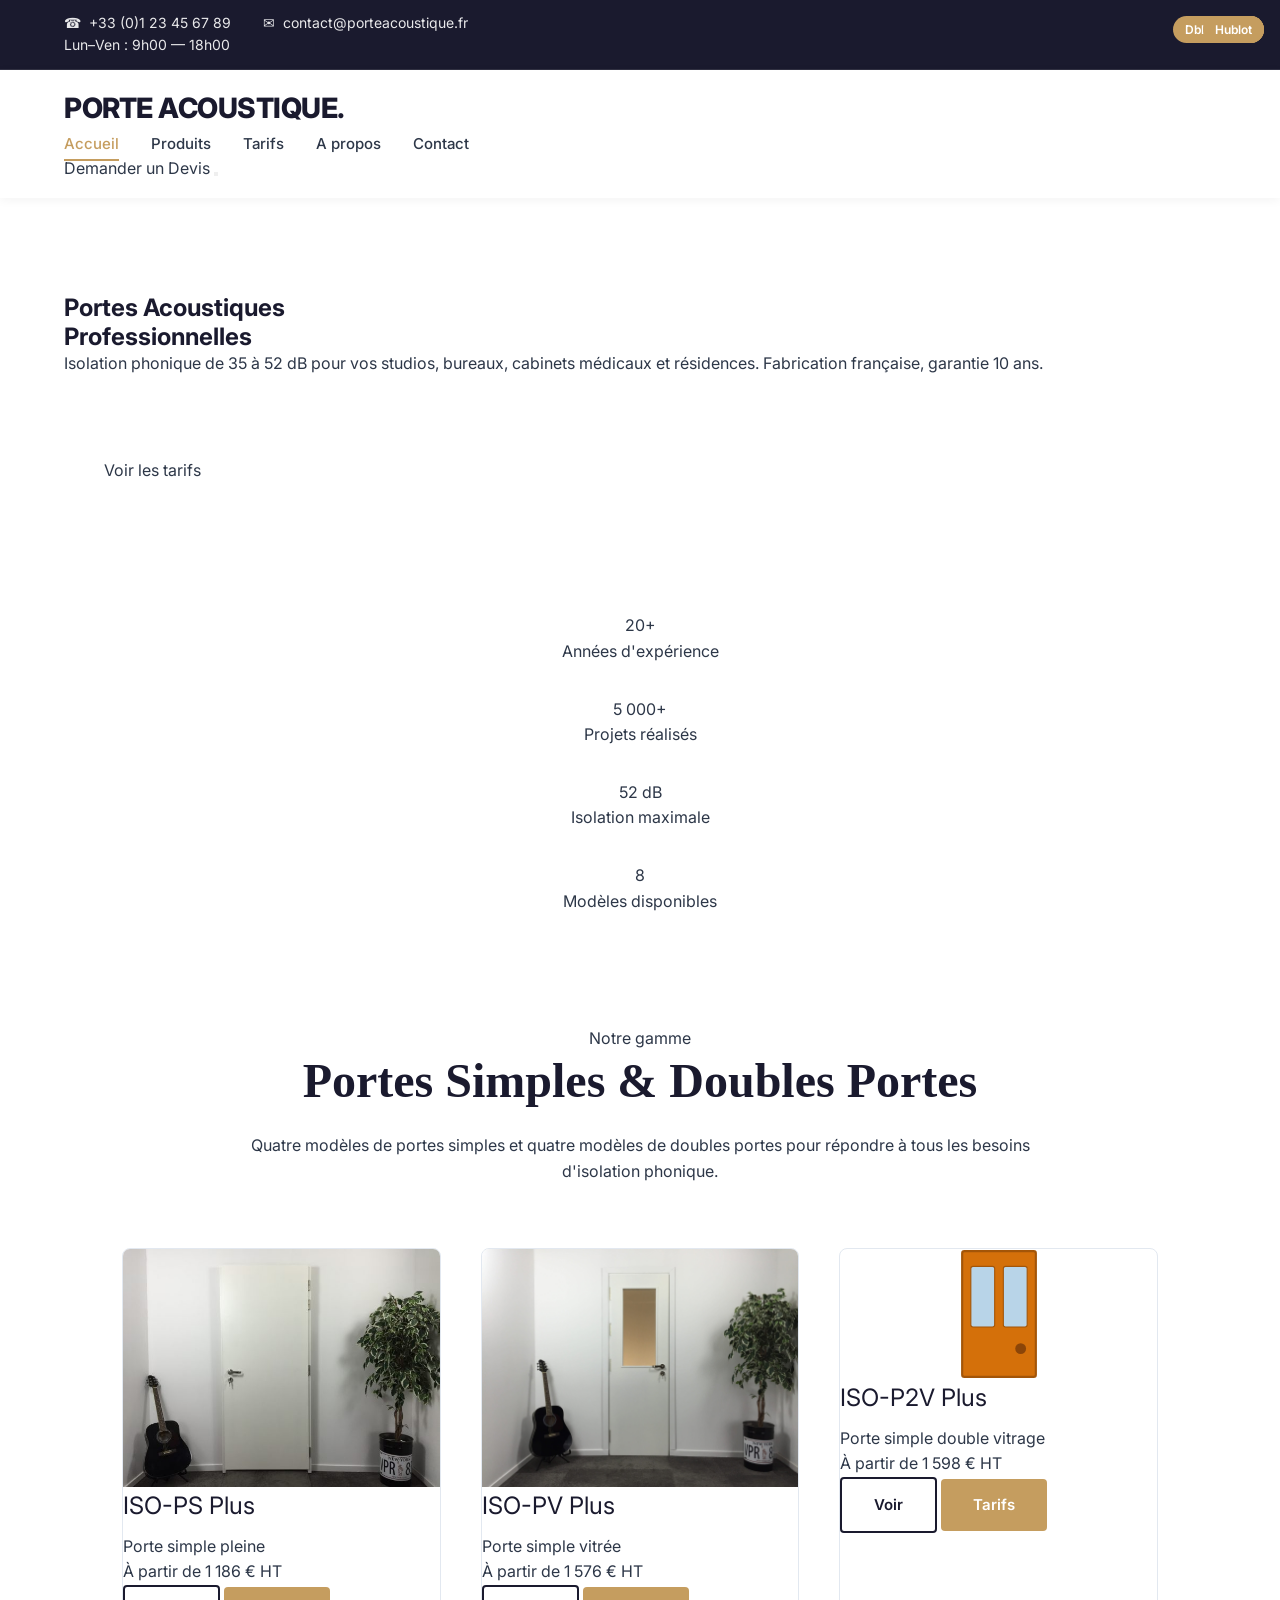
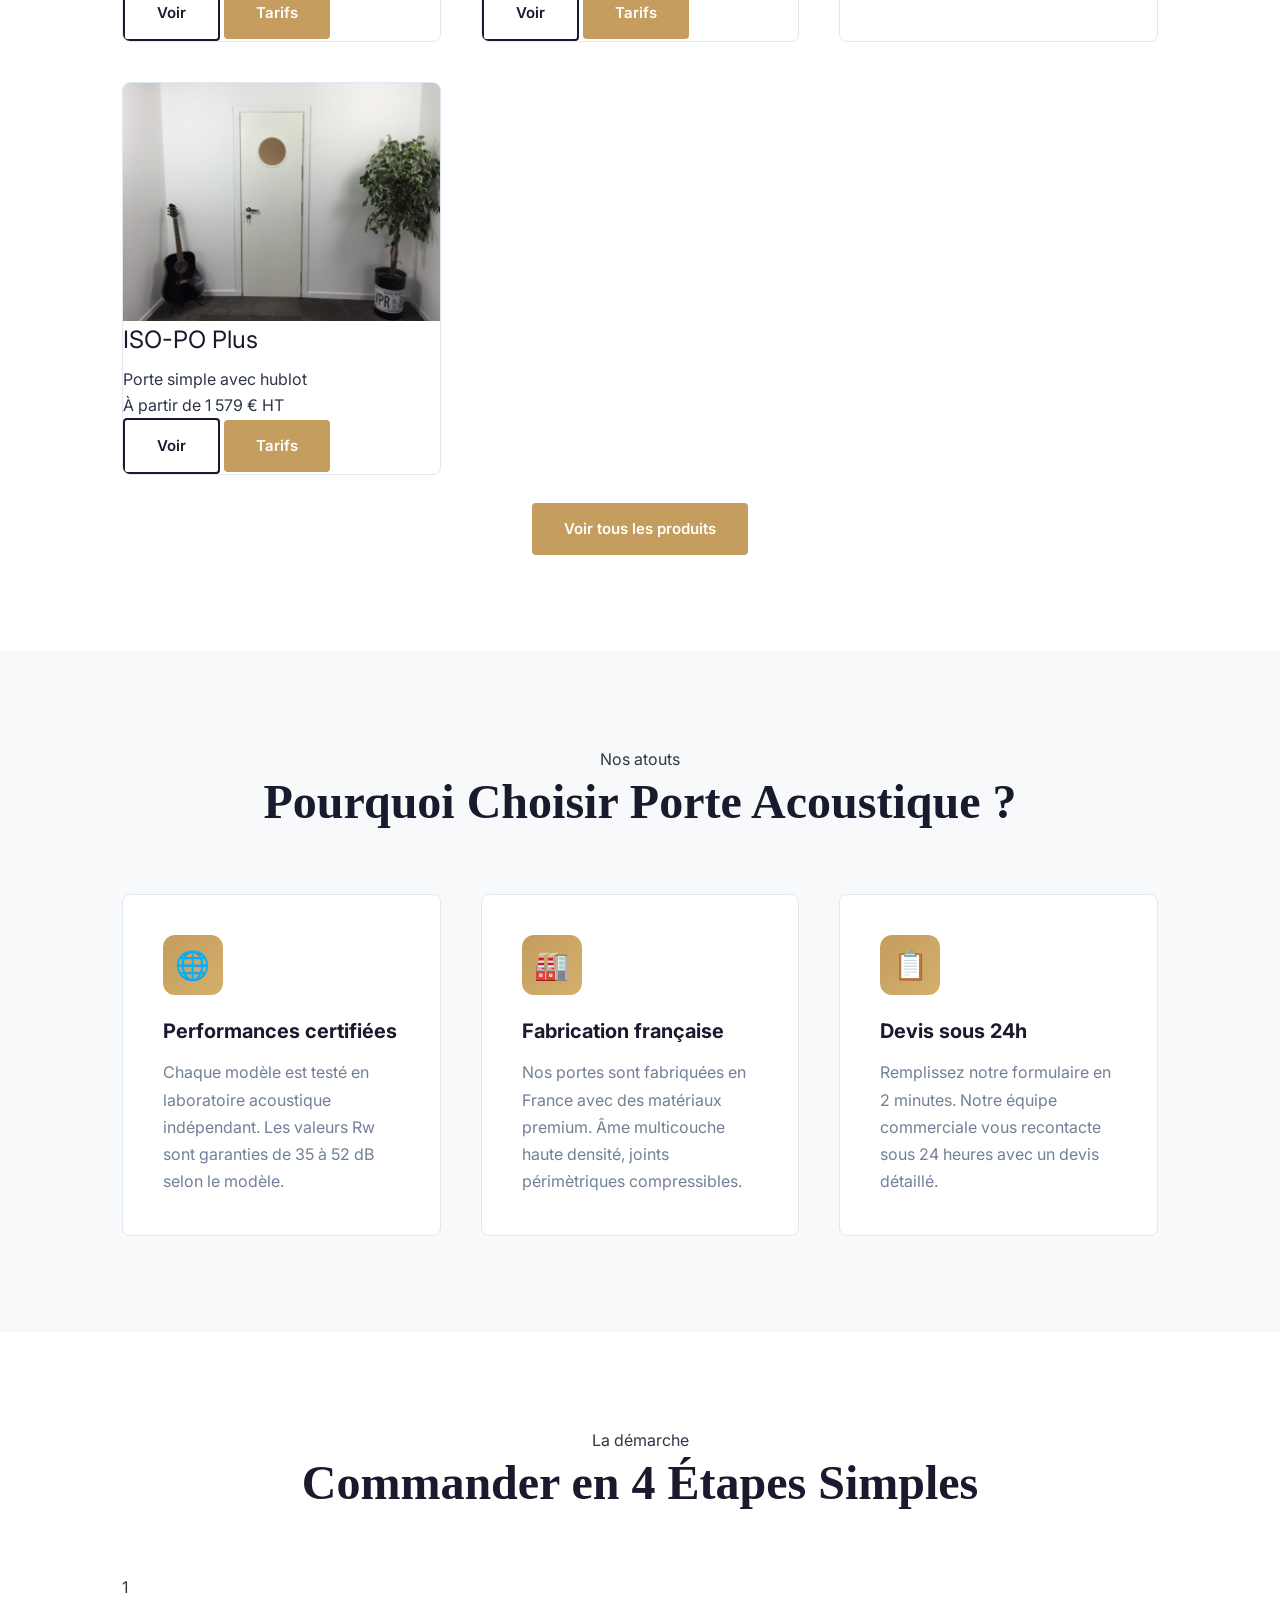
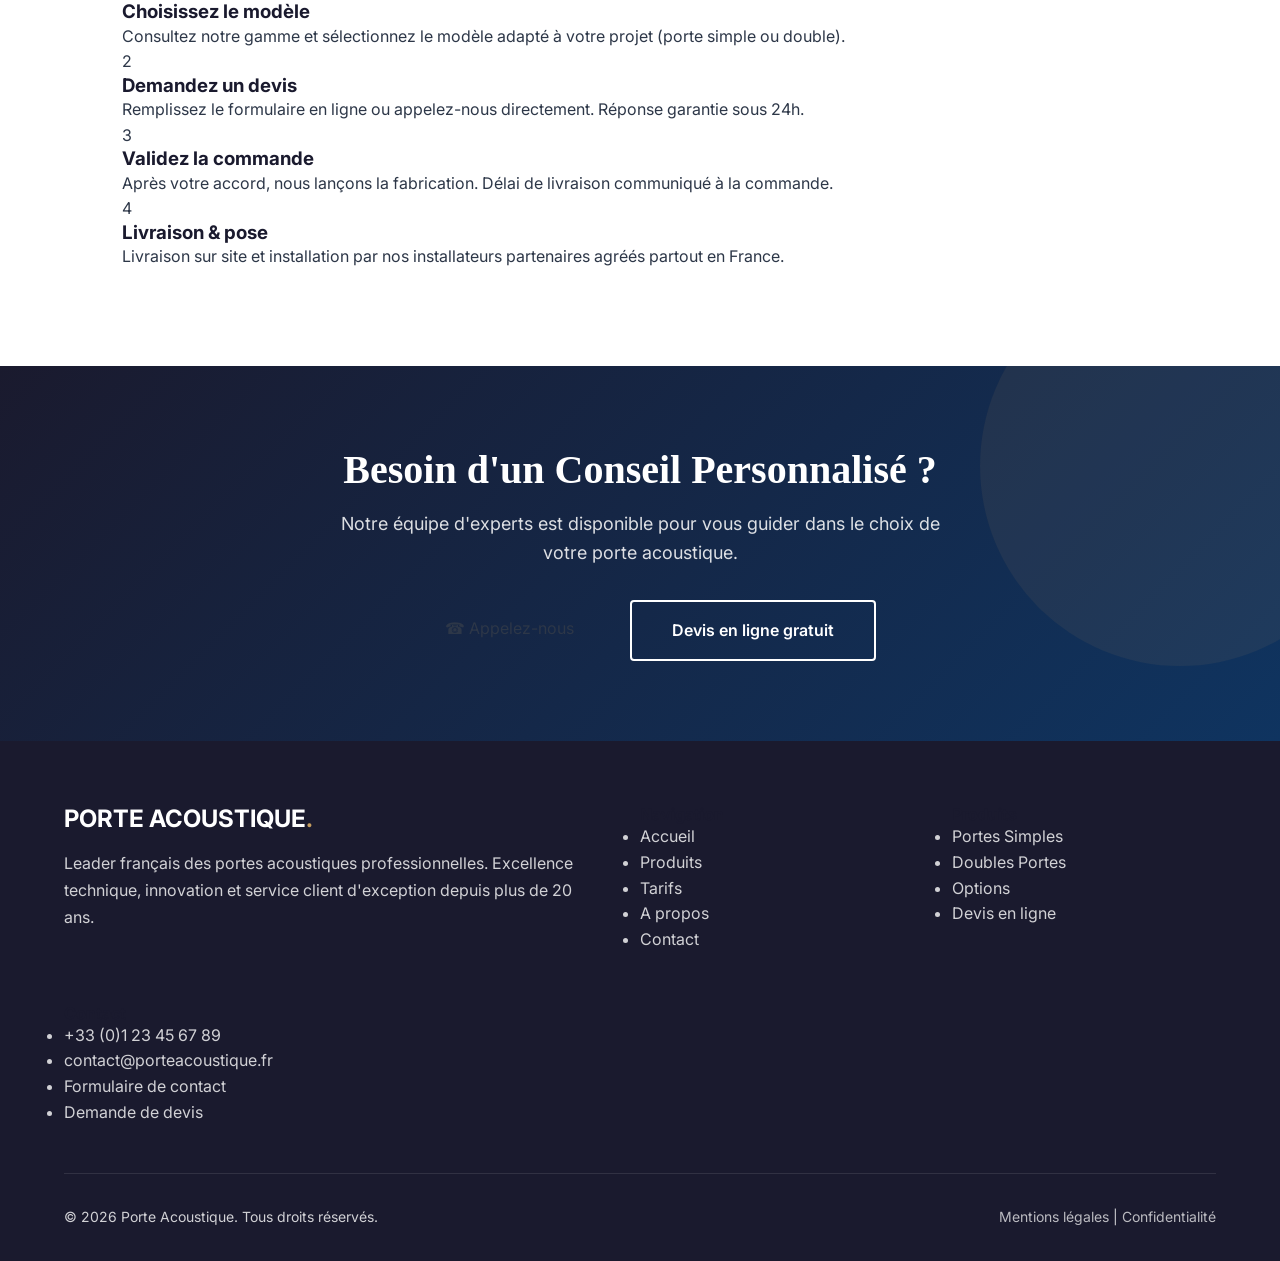
==== commit ea1daaba: "Add files via upload" ====
--- a/index.html
+++ b/index.html
@@ -3,1261 +3,262 @@
 <head>
     <meta charset="UTF-8">
     <meta name="viewport" content="width=device-width, initial-scale=1.0">
-    <title>Porte Acoustique | Portes Acoustiques Professionnelles - Isolation Phonique Haute Performance</title>
-    <meta name="description" content="Porte Acoustique, leader francais des portes acoustiques professionnelles. Isolation phonique jusqu'a 52 dB pour studios, bureaux et residences. Devis gratuit sous 24h.">
-    <meta name="keywords" content="porte acoustique, isolation phonique, porte insonorisee, porte studio, isolation sonore, porte anti-bruit, porte acoustique professionnelle">
-    <meta name="robots" content="index, follow">
-    <meta name="author" content="Porte Acoustique">
-    <link rel="canonical" href="https://www.porteacoustique.fr/">
-
-    <meta property="og:title" content="Porte Acoustique | Portes Acoustiques Professionnelles">
-    <meta property="og:description" content="Leader francais des portes acoustiques. Isolation phonique jusqu'a 52 dB. Devis gratuit sous 24h.">
-    <meta property="og:type" content="website">
-    <meta property="og:url" content="https://www.porteacoustique.fr/">
-    <meta property="og:locale" content="fr_FR">
-
+    <title>Porte Acoustique | Portes Acoustiques Professionnelles</title>
+    <meta name="description" content="Leader français des portes acoustiques professionnelles. Isolation phonique jusqu'à 52 dB. Devis gratuit sous 24h.">
     <link rel="preconnect" href="https://fonts.googleapis.com">
     <link rel="preconnect" href="https://fonts.gstatic.com" crossorigin>
-    <link href="https://fonts.googleapis.com/css2?family=Inter:wght@300;400;500;600;700;800&family=Playfair+Display:wght@600;700;800&display=swap" rel="stylesheet">
+    <link href="https://fonts.googleapis.com/css2?family=Inter:wght@400;500;600;700;800&display=swap" rel="stylesheet">
     <link rel="stylesheet" href="css/style.css">
-
-    <script type="application/ld+json">
-    {
-        "@context": "https://schema.org",
-        "@type": "Organization",
-        "name": "Porte Acoustique",
-        "description": "Leader francais des portes acoustiques professionnelles",
-        "url": "https://www.porteacoustique.fr",
-        "telephone": "+33123456789",
-        "email": "contact@porteacoustique.fr",
-        "address": {
-            "@type": "PostalAddress",
-            "streetAddress": "123 Avenue de l'Acoustique",
-            "addressLocality": "Paris",
-            "postalCode": "75015",
-            "addressCountry": "FR"
-        }
-    }
-    </script>
-
-    <style>
-        /* ====== INDEX PAGE SPECIFIC STYLES ====== */
-
-        /* Hero v2 */
-        .hero-v2 {
-            position: relative;
-            min-height: 100vh;
-            display: flex;
-            align-items: center;
-            background: linear-gradient(160deg, #0d0d1a 0%, #1a1a2e 30%, #0f3460 70%, #162447 100%);
-            overflow: hidden;
-        }
-
-        .hero-v2::before {
-            content: '';
-            position: absolute;
-            top: -200px;
-            right: -200px;
-            width: 800px;
-            height: 800px;
-            background: radial-gradient(circle, rgba(197,157,95,0.08) 0%, transparent 70%);
-            border-radius: 50%;
-            animation: float 8s ease-in-out infinite;
-        }
-
-        .hero-v2::after {
-            content: '';
-            position: absolute;
-            bottom: -300px;
-            left: -200px;
-            width: 600px;
-            height: 600px;
-            background: radial-gradient(circle, rgba(15,52,96,0.3) 0%, transparent 70%);
-            border-radius: 50%;
-            animation: float 10s ease-in-out infinite reverse;
-        }
-
-        @keyframes float {
-            0%, 100% { transform: translateY(0) scale(1); }
-            50% { transform: translateY(-30px) scale(1.05); }
-        }
-
-        /* Sound wave decoration */
-        .sound-waves {
-            position: absolute;
-            right: 8%;
-            top: 50%;
-            transform: translateY(-50%);
-            z-index: 2;
-            display: flex;
-            gap: 8px;
-            align-items: center;
-            opacity: 0.12;
-        }
-
-        .sound-wave-bar {
-            width: 6px;
-            background: var(--accent);
-            border-radius: 100px;
-            animation: wave 1.5s ease-in-out infinite;
-        }
-
-        .sound-wave-bar:nth-child(1) { height: 40px; animation-delay: 0s; }
-        .sound-wave-bar:nth-child(2) { height: 80px; animation-delay: 0.1s; }
-        .sound-wave-bar:nth-child(3) { height: 120px; animation-delay: 0.2s; }
-        .sound-wave-bar:nth-child(4) { height: 160px; animation-delay: 0.3s; }
-        .sound-wave-bar:nth-child(5) { height: 200px; animation-delay: 0.4s; }
-        .sound-wave-bar:nth-child(6) { height: 260px; animation-delay: 0.5s; }
-        .sound-wave-bar:nth-child(7) { height: 200px; animation-delay: 0.6s; }
-        .sound-wave-bar:nth-child(8) { height: 160px; animation-delay: 0.7s; }
-        .sound-wave-bar:nth-child(9) { height: 120px; animation-delay: 0.8s; }
-        .sound-wave-bar:nth-child(10) { height: 80px; animation-delay: 0.9s; }
-        .sound-wave-bar:nth-child(11) { height: 40px; animation-delay: 1s; }
-
-        @keyframes wave {
-            0%, 100% { transform: scaleY(1); }
-            50% { transform: scaleY(0.4); }
-        }
-
-        .hero-v2-content {
-            position: relative;
-            z-index: 10;
-            max-width: 1400px;
-            margin: 0 auto;
-            padding: 0 5%;
-            width: 100%;
-        }
-
-        .hero-v2-grid {
-            display: grid;
-            grid-template-columns: 1.1fr 0.9fr;
-            gap: 4rem;
-            align-items: center;
-        }
-
-        .hero-v2-text .hero-label {
-            display: inline-flex;
-            align-items: center;
-            gap: 0.5rem;
-            background: rgba(197,157,95,0.12);
-            color: var(--accent);
-            padding: 0.5rem 1.25rem;
-            border-radius: 50px;
-            font-size: 0.8125rem;
-            font-weight: 600;
-            margin-bottom: 2rem;
-            border: 1px solid rgba(197,157,95,0.25);
-            letter-spacing: 0.5px;
-            text-transform: uppercase;
-        }
-
-        .hero-v2-text h1 {
-            font-family: 'Playfair Display', serif;
-            font-size: clamp(2.5rem, 5.5vw, 4.25rem);
-            color: var(--white);
-            line-height: 1.08;
-            margin-bottom: 1.5rem;
-            font-weight: 800;
-        }
-
-        .hero-v2-text h1 .accent {
-            color: var(--accent);
-        }
-
-        .hero-v2-text .hero-desc {
-            font-size: 1.125rem;
-            color: rgba(255,255,255,0.75);
-            line-height: 1.8;
-            margin-bottom: 2.5rem;
-            max-width: 540px;
-        }
-
-        .hero-v2-buttons {
-            display: flex;
-            gap: 1rem;
-            flex-wrap: wrap;
-            margin-bottom: 3rem;
-        }
-
-        .hero-trust {
-            display: flex;
-            gap: 2.5rem;
-            flex-wrap: wrap;
-        }
-
-        .hero-trust-item {
-            display: flex;
-            align-items: center;
-            gap: 0.5rem;
-            color: rgba(255,255,255,0.55);
-            font-size: 0.8125rem;
-            font-weight: 500;
-        }
-
-        .hero-trust-item .check {
-            width: 18px;
-            height: 18px;
-            background: var(--accent);
-            border-radius: 50%;
-            display: flex;
-            align-items: center;
-            justify-content: center;
-            color: white;
-            font-size: 0.625rem;
-            font-weight: 700;
-            flex-shrink: 0;
-        }
-
-        /* Hero visual: door illustration */
-        .hero-v2-visual {
-            display: flex;
-            justify-content: center;
-            align-items: center;
-            position: relative;
-        }
-
-        .door-showcase {
-            position: relative;
-            width: 300px;
-            height: 480px;
-        }
-
-        .door-frame {
-            width: 100%;
-            height: 100%;
-            background: linear-gradient(180deg, #2a2a3e 0%, #1e1e30 100%);
-            border-radius: 12px 12px 0 0;
-            border: 3px solid rgba(197,157,95,0.3);
-            position: relative;
-            overflow: hidden;
-            box-shadow: 0 40px 80px rgba(0,0,0,0.4), inset 0 1px 0 rgba(255,255,255,0.05);
-        }
-
-        .door-surface {
-            position: absolute;
-            inset: 12px;
-            background: linear-gradient(180deg, #c47a4e 0%, #a0603a 50%, #8b5233 100%);
-            border-radius: 8px 8px 0 0;
-            box-shadow: inset 0 2px 4px rgba(255,255,255,0.15), inset 0 -2px 4px rgba(0,0,0,0.2);
-        }
-
-        .door-panel-top, .door-panel-bottom {
-            position: absolute;
-            left: 20px;
-            right: 20px;
-            border: 2px solid rgba(255,255,255,0.1);
-            border-radius: 4px;
-            background: rgba(0,0,0,0.08);
-        }
-
-        .door-panel-top {
-            top: 20px;
-            height: 40%;
-        }
-
-        .door-panel-bottom {
-            bottom: 20px;
-            height: 30%;
-        }
-
-        .door-handle {
-            position: absolute;
-            right: 25px;
-            top: 50%;
-            transform: translateY(-50%);
-            width: 12px;
-            height: 50px;
-            background: linear-gradient(180deg, #d4af6a, #c59d5f, #b38a4a);
-            border-radius: 6px;
-            box-shadow: 2px 2px 8px rgba(0,0,0,0.3);
-        }
-
-        .door-handle::after {
-            content: '';
-            position: absolute;
-            top: -8px;
-            left: 50%;
-            transform: translateX(-50%);
-            width: 16px;
-            height: 16px;
-            border: 2px solid #d4af6a;
-            border-radius: 50%;
-            background: rgba(197,157,95,0.2);
-        }
-
-        /* Floating badges around door */
-        .door-badge {
-            position: absolute;
-            background: rgba(26,26,46,0.95);
-            backdrop-filter: blur(10px);
-            border: 1px solid rgba(197,157,95,0.3);
-            border-radius: 12px;
-            padding: 1rem 1.25rem;
-            color: white;
-            z-index: 5;
-            box-shadow: 0 8px 30px rgba(0,0,0,0.3);
-            animation: badgeFloat 4s ease-in-out infinite;
-        }
-
-        .door-badge-1 {
-            top: 30px;
-            right: -80px;
-            animation-delay: 0s;
-        }
-
-        .door-badge-2 {
-            bottom: 120px;
-            left: -90px;
-            animation-delay: 1.5s;
-        }
-
-        .door-badge-3 {
-            bottom: 20px;
-            right: -60px;
-            animation-delay: 3s;
-        }
-
-        @keyframes badgeFloat {
-            0%, 100% { transform: translateY(0); }
-            50% { transform: translateY(-8px); }
-        }
-
-        .door-badge .badge-value {
-            font-size: 1.5rem;
-            font-weight: 800;
-            color: var(--accent);
-            font-family: 'Playfair Display', serif;
-        }
-
-        .door-badge .badge-label {
-            font-size: 0.6875rem;
-            color: rgba(255,255,255,0.6);
-            text-transform: uppercase;
-            letter-spacing: 0.5px;
-        }
-
-        /* Stats v2 */
-        .stats-v2 {
-            margin-top: -3rem;
-            position: relative;
-            z-index: 20;
-            padding: 0 5%;
-        }
-
-        .stats-v2-inner {
-            max-width: 1200px;
-            margin: 0 auto;
-            background: var(--white);
-            border-radius: 16px;
-            box-shadow: 0 20px 60px rgba(0,0,0,0.1);
-            padding: 2.5rem 3rem;
-            display: grid;
-            grid-template-columns: repeat(4, 1fr);
-            gap: 2rem;
-        }
-
-        .stats-v2-inner .stat-item {
-            text-align: center;
-            padding: 0.5rem;
-            position: relative;
-        }
-
-        .stats-v2-inner .stat-item:not(:last-child)::after {
-            content: '';
-            position: absolute;
-            right: -1rem;
-            top: 10%;
-            height: 80%;
-            width: 1px;
-            background: var(--border);
-        }
-
-        /* Section: parcours achat */
-        .buying-steps {
-            max-width: 1100px;
-            margin: 0 auto;
-            display: grid;
-            grid-template-columns: repeat(3, 1fr);
-            gap: 0;
-            position: relative;
-        }
-
-        .buying-steps::before {
-            content: '';
-            position: absolute;
-            top: 50px;
-            left: 16.66%;
-            right: 16.66%;
-            height: 3px;
-            background: var(--border);
-            z-index: 0;
-        }
-
-        .buy-step {
-            text-align: center;
-            padding: 0 2rem;
-            position: relative;
-            z-index: 1;
-        }
-
-        .buy-step-num {
-            width: 100px;
-            height: 100px;
-            border-radius: 50%;
-            display: flex;
-            align-items: center;
-            justify-content: center;
-            margin: 0 auto 1.5rem;
-            font-size: 2.5rem;
-            font-weight: 800;
-            font-family: 'Playfair Display', serif;
-            background: linear-gradient(135deg, var(--accent), #d4af6a);
-            color: var(--white);
-            box-shadow: 0 8px 25px rgba(197,157,95,0.3);
-        }
-
-        .buy-step h3 {
-            font-size: 1.25rem;
-            margin-bottom: 0.75rem;
-            color: var(--primary);
-        }
-
-        .buy-step p {
-            color: var(--text-light);
-            line-height: 1.7;
-            font-size: 0.9375rem;
-        }
-
-        .buy-step .step-link {
-            display: inline-block;
-            margin-top: 1rem;
-            color: var(--accent);
-            font-weight: 600;
-            font-size: 0.9375rem;
-            transition: var(--transition);
-        }
-
-        .buy-step .step-link:hover {
-            color: var(--accent-hover);
-            transform: translateX(4px);
-        }
-
-        /* Products preview cards v2 */
-        .product-preview {
-            max-width: 1400px;
-            margin: 0 auto;
-            display: grid;
-            grid-template-columns: repeat(2, 1fr);
-            gap: 3rem;
-        }
-
-        .product-preview-card {
-            background: var(--white);
-            border-radius: 16px;
-            overflow: hidden;
-            border: 1px solid var(--border);
-            transition: var(--transition);
-            display: grid;
-            grid-template-columns: 0.45fr 0.55fr;
-        }
-
-        .product-preview-card:hover {
-            box-shadow: var(--shadow-lg);
-            transform: translateY(-5px);
-        }
-
-        .pp-visual {
-            background: linear-gradient(135deg, var(--primary), var(--secondary));
-            display: flex;
-            align-items: center;
-            justify-content: center;
-            min-height: 300px;
-            position: relative;
-            overflow: hidden;
-        }
-
-        .pp-visual::before {
-            content: '';
-            position: absolute;
-            inset: 0;
-            background: radial-gradient(circle at 30% 30%, rgba(197,157,95,0.1), transparent 60%);
-        }
-
-        .pp-door-icon {
-            position: relative;
-            z-index: 2;
-        }
-
-        .pp-door-icon .door-mini {
-            width: 80px;
-            height: 140px;
-            background: linear-gradient(180deg, #c47a4e, #a0603a);
-            border-radius: 6px 6px 0 0;
-            border: 2px solid rgba(255,255,255,0.15);
-            position: relative;
-            box-shadow: 0 10px 30px rgba(0,0,0,0.3);
-        }
-
-        .pp-door-icon .door-mini.double {
-            width: 140px;
-        }
-
-        .pp-door-icon .door-mini.double::after {
-            content: '';
-            position: absolute;
-            top: 0;
-            left: 50%;
-            width: 2px;
-            height: 100%;
-            background: rgba(0,0,0,0.2);
-        }
-
-        .pp-door-icon .door-mini::before {
-            content: '';
-            position: absolute;
-            right: 12px;
-            top: 50%;
-            transform: translateY(-50%);
-            width: 8px;
-            height: 8px;
-            background: #d4af6a;
-            border-radius: 50%;
-        }
-
-        .pp-content {
-            padding: 2.5rem;
-            display: flex;
-            flex-direction: column;
-            justify-content: center;
-        }
-
-        .pp-tag {
-            display: inline-block;
-            background: rgba(197,157,95,0.1);
-            color: var(--accent);
-            padding: 0.25rem 0.75rem;
-            border-radius: 50px;
-            font-size: 0.75rem;
-            font-weight: 600;
-            text-transform: uppercase;
-            letter-spacing: 0.5px;
-            margin-bottom: 1rem;
-            width: fit-content;
-        }
-
-        .pp-content h3 {
-            font-size: 1.5rem;
-            margin-bottom: 0.5rem;
-            font-family: 'Playfair Display', serif;
-        }
-
-        .pp-content .pp-subtitle {
-            color: var(--text-light);
-            margin-bottom: 1rem;
-            font-size: 0.9375rem;
-        }
-
-        .pp-price {
-            font-size: 1.375rem;
-            font-weight: 800;
-            color: var(--accent);
-            margin-bottom: 1.25rem;
-        }
-
-        .pp-price small {
-            font-size: 0.8125rem;
-            font-weight: 400;
-            color: var(--text-light);
-        }
-
-        .pp-features {
-            list-style: none;
-            margin-bottom: 1.5rem;
-        }
-
-        .pp-features li {
-            display: flex;
-            align-items: center;
-            gap: 0.5rem;
-            padding: 0.375rem 0;
-            font-size: 0.875rem;
-            color: var(--text);
-        }
-
-        .pp-features li .dot {
-            width: 6px;
-            height: 6px;
-            background: var(--accent);
-            border-radius: 50%;
-            flex-shrink: 0;
-        }
-
-        /* Advantages section */
-        .advantages-grid {
-            max-width: 1400px;
-            margin: 0 auto;
-            display: grid;
-            grid-template-columns: repeat(2, 1fr);
-            gap: 2rem;
-        }
-
-        .advantage-card {
-            display: flex;
-            gap: 1.5rem;
-            padding: 2rem;
-            background: var(--white);
-            border-radius: 12px;
-            border: 1px solid var(--border);
-            transition: var(--transition);
-        }
-
-        .advantage-card:hover {
-            box-shadow: var(--shadow-md);
-            border-color: rgba(197,157,95,0.3);
-        }
-
-        .advantage-icon {
-            width: 56px;
-            height: 56px;
-            min-width: 56px;
-            background: linear-gradient(135deg, rgba(197,157,95,0.12), rgba(197,157,95,0.05));
-            border-radius: 12px;
-            display: flex;
-            align-items: center;
-            justify-content: center;
-            font-size: 1.5rem;
-            border: 1px solid rgba(197,157,95,0.15);
-        }
-
-        .advantage-text h3 {
-            font-size: 1.0625rem;
-            margin-bottom: 0.5rem;
-        }
-
-        .advantage-text p {
-            color: var(--text-light);
-            font-size: 0.9375rem;
-            line-height: 1.6;
-        }
-
-        /* Use cases */
-        .usecases-grid {
-            max-width: 1400px;
-            margin: 0 auto;
-            display: grid;
-            grid-template-columns: repeat(4, 1fr);
-            gap: 2rem;
-        }
-
-        .usecase-card {
-            text-align: center;
-            padding: 2.5rem 1.5rem;
-            background: var(--white);
-            border-radius: 12px;
-            border: 1px solid var(--border);
-            transition: var(--transition);
-        }
-
-        .usecase-card:hover {
-            transform: translateY(-8px);
-            box-shadow: var(--shadow-lg);
-            border-color: var(--accent);
-        }
-
-        .usecase-icon {
-            width: 80px;
-            height: 80px;
-            background: linear-gradient(135deg, var(--primary), var(--secondary));
-            border-radius: 50%;
-            display: flex;
-            align-items: center;
-            justify-content: center;
-            margin: 0 auto 1.5rem;
-            font-size: 2rem;
-            box-shadow: 0 8px 25px rgba(26,26,46,0.15);
-        }
-
-        .usecase-card h3 {
-            font-size: 1.125rem;
-            margin-bottom: 0.5rem;
-        }
-
-        .usecase-card p {
-            color: var(--text-light);
-            font-size: 0.875rem;
-            line-height: 1.6;
-        }
-
-        /* FAQ Section */
-        .faq-list {
-            max-width: 800px;
-            margin: 0 auto;
-        }
-
-        .faq-item {
-            border-bottom: 1px solid var(--border);
-        }
-
-        .faq-question {
-            width: 100%;
-            background: none;
-            border: none;
-            padding: 1.5rem 0;
-            font-family: 'Inter', sans-serif;
-            font-size: 1.0625rem;
-            font-weight: 600;
-            color: var(--primary);
-            text-align: left;
-            cursor: pointer;
-            display: flex;
-            justify-content: space-between;
-            align-items: center;
-            gap: 1rem;
-            transition: color 0.3s;
-        }
-
-        .faq-question:hover {
-            color: var(--accent);
-        }
-
-        .faq-question .arrow {
-            font-size: 1.25rem;
-            transition: transform 0.3s;
-            color: var(--accent);
-            flex-shrink: 0;
-        }
-
-        .faq-item.open .faq-question .arrow {
-            transform: rotate(180deg);
-        }
-
-        .faq-answer {
-            max-height: 0;
-            overflow: hidden;
-            transition: max-height 0.4s ease, padding 0.3s ease;
-        }
-
-        .faq-item.open .faq-answer {
-            max-height: 300px;
-            padding-bottom: 1.5rem;
-        }
-
-        .faq-answer p {
-            color: var(--text-light);
-            line-height: 1.7;
-            font-size: 0.9375rem;
-        }
-
-        /* Final CTA v2 */
-        .final-cta {
-            background: linear-gradient(160deg, #0d0d1a 0%, #1a1a2e 40%, #0f3460 100%);
-            padding: 6rem 5%;
-            text-align: center;
-            position: relative;
-            overflow: hidden;
-        }
-
-        .final-cta::before {
-            content: '';
-            position: absolute;
-            top: -100px;
-            right: -100px;
-            width: 500px;
-            height: 500px;
-            background: radial-gradient(circle, rgba(197,157,95,0.06) 0%, transparent 70%);
-            border-radius: 50%;
-        }
-
-        .final-cta h2 {
-            font-family: 'Playfair Display', serif;
-            font-size: clamp(2rem, 4vw, 3rem);
-            color: var(--white);
-            margin-bottom: 1rem;
-            position: relative;
-        }
-
-        .final-cta p {
-            color: rgba(255,255,255,0.75);
-            font-size: 1.125rem;
-            margin-bottom: 2.5rem;
-            max-width: 550px;
-            margin-left: auto;
-            margin-right: auto;
-            line-height: 1.7;
-            position: relative;
-        }
-
-        .final-cta .btn-group {
-            display: flex;
-            gap: 1rem;
-            justify-content: center;
-            flex-wrap: wrap;
-            position: relative;
-        }
-
-        .final-cta .reassurance {
-            margin-top: 2.5rem;
-            display: flex;
-            justify-content: center;
-            gap: 2.5rem;
-            flex-wrap: wrap;
-            position: relative;
-        }
-
-        .final-cta .reassurance span {
-            color: rgba(255,255,255,0.5);
-            font-size: 0.8125rem;
-            display: flex;
-            align-items: center;
-            gap: 0.4rem;
-        }
-
-        .final-cta .reassurance .dot {
-            width: 5px;
-            height: 5px;
-            background: var(--accent);
-            border-radius: 50%;
-        }
-
-        /* Responsive overrides */
-        @media (max-width: 1024px) {
-            .hero-v2-grid {
-                grid-template-columns: 1fr;
-                text-align: center;
-            }
-            .hero-v2-text .hero-desc { margin-left: auto; margin-right: auto; }
-            .hero-v2-buttons { justify-content: center; }
-            .hero-trust { justify-content: center; }
-            .hero-v2-visual { display: none; }
-            .sound-waves { display: none; }
-            .product-preview { grid-template-columns: 1fr; }
-            .product-preview-card { grid-template-columns: 0.35fr 0.65fr; }
-            .advantages-grid { grid-template-columns: 1fr; }
-            .buying-steps { grid-template-columns: 1fr; gap: 2.5rem; }
-            .buying-steps::before { display: none; }
-            .usecases-grid { grid-template-columns: repeat(2, 1fr); }
-        }
-
-        @media (max-width: 768px) {
-            .hero-v2 { min-height: auto; padding: 8rem 0 5rem; }
-            .stats-v2-inner { grid-template-columns: repeat(2, 1fr); }
-            .stats-v2-inner .stat-item:nth-child(2)::after { display: none; }
-            .product-preview-card { grid-template-columns: 1fr; }
-            .pp-visual { min-height: 200px; }
-            .usecases-grid { grid-template-columns: 1fr; }
-        }
-    </style>
 </head>
 <body>
-    <!-- Top Bar -->
-    <div class="top-bar">
-        <div class="top-bar-content">
-            <div class="top-bar-left">
-                <div class="top-bar-item">
-                    <span>&#9742;</span>
-                    <span>+33 (0)1 23 45 67 89</span>
-                </div>
-                <div class="top-bar-item">
-                    <span>&#9993;</span>
-                    <span>contact@porteacoustique.fr</span>
-                </div>
-            </div>
-            <div class="top-bar-item">Lun-Ven : 9h00 - 18h00</div>
-        </div>
-    </div>
-
-    <!-- Navigation -->
-    <nav class="navbar">
-        <div class="nav-container">
-            <a href="index.html" class="logo">PORTE ACOUSTIQUE<span class="logo-accent">.</span></a>
-            <ul class="nav-links" id="navLinks">
-                <li><a href="index.html" class="active">Accueil</a></li>
+
+<!-- Barre du haut -->
+<div class="top-bar">
+    <div class="top-bar-inner">
+        <div class="top-bar-left">
+            <span class="top-bar-item">&#9742; <a href="tel:+33123456789">+33 (0)1 23 45 67 89</a></span>
+            <span class="top-bar-item">&#9993; <a href="mailto:contact@porteacoustique.fr">contact@porteacoustique.fr</a></span>
+        </div>
+        <span class="top-bar-item">Lun&ndash;Ven : 9h00 &mdash; 18h00</span>
+    </div>
+</div>
+
+<!-- Navigation -->
+<nav class="navbar">
+    <div class="nav-inner">
+        <a href="index.html" class="logo">PORTE ACOUSTIQUE<span class="logo-dot">.</span></a>
+        <ul class="nav-links" id="navLinks">
+            <li><a href="index.html" class="active">Accueil</a></li>
+            <li><a href="produits.html">Produits</a></li>
+            <li><a href="tarifs.html">Tarifs</a></li>
+            <li><a href="a-propos.html">A propos</a></li>
+            <li><a href="contact.html">Contact</a></li>
+        </ul>
+        <a href="devis.html" class="btn btn-nav-devis">Demander un Devis</a>
+        <button class="mobile-toggle" id="mobileToggle" aria-label="Menu">
+            <span></span><span></span><span></span>
+        </button>
+    </div>
+</nav>
+
+<!-- Hero -->
+<section class="home-hero">
+    <div class="home-hero-inner">
+        <h1>Portes Acoustiques<br>Professionnelles</h1>
+        <p>Isolation phonique de 35 à 52 dB pour vos studios, bureaux, cabinets médicaux et résidences. Fabrication française, garantie 10 ans.</p>
+        <div class="hero-pills">
+            <span class="hero-pill">Fabrication française</span>
+            <span class="hero-pill">Garantie 10 ans</span>
+            <span class="hero-pill">Devis sous 24h</span>
+            <span class="hero-pill">Pose disponible</span>
+        </div>
+        <div class="btn-group">
+            <a href="tarifs.html" class="btn btn-accent btn-lg">Voir les tarifs</a>
+            <a href="devis.html" class="btn btn-white btn-lg">Demander un devis gratuit</a>
+        </div>
+    </div>
+</section>
+
+<!-- Stats -->
+<div class="stats-row">
+    <div class="stat-item"><div class="stat-num">20+</div><div class="stat-lbl">Années d'expérience</div></div>
+    <div class="stat-item"><div class="stat-num">5 000+</div><div class="stat-lbl">Projets réalisés</div></div>
+    <div class="stat-item"><div class="stat-num">52 dB</div><div class="stat-lbl">Isolation maximale</div></div>
+    <div class="stat-item"><div class="stat-num">8</div><div class="stat-lbl">Modèles disponibles</div></div>
+</div>
+
+<!-- Produits -->
+<section class="section">
+    <div class="container">
+        <div class="section-header">
+            <div class="section-label">Notre gamme</div>
+            <h2 class="section-title">Portes Simples &amp; Doubles Portes</h2>
+            <p class="section-desc">Quatre modèles de portes simples et quatre modèles de doubles portes pour répondre à tous les besoins d'isolation phonique.</p>
+        </div>
+        <div class="products-grid">
+            <div class="product-card">
+                <div class="product-card-img">
+                    <img src="images_agenererplustard/IMG_6274-e1475179363732.jpg" alt="ISO-PS Plus">
+                    <span class="product-badge">Pleine</span>
+                </div>
+                <div class="product-card-body">
+                    <div class="product-name">ISO-PS Plus</div>
+                    <div class="product-type">Porte simple pleine</div>
+                    <div class="product-from">À partir de 1 186 &euro; HT</div>
+                    <div class="product-card-actions">
+                        <a href="produit-iso-ps-plus.html" class="btn btn-secondary btn-sm">Voir</a>
+                        <a href="tarifs.html#portes-simples" class="btn btn-primary btn-sm">Tarifs</a>
+                    </div>
+                </div>
+            </div>
+            <div class="product-card">
+                <div class="product-card-img">
+                    <img src="images_agenererplustard/IMG_6256-scaled.jpg" alt="ISO-PV Plus">
+                    <span class="product-badge">Vitrée</span>
+                </div>
+                <div class="product-card-body">
+                    <div class="product-name">ISO-PV Plus</div>
+                    <div class="product-type">Porte simple vitrée</div>
+                    <div class="product-from">À partir de 1 576 &euro; HT</div>
+                    <div class="product-card-actions">
+                        <a href="produit-iso-pv-plus.html" class="btn btn-secondary btn-sm">Voir</a>
+                        <a href="tarifs.html#portes-simples" class="btn btn-primary btn-sm">Tarifs</a>
+                    </div>
+                </div>
+            </div>
+            <div class="product-card">
+                <div class="product-card-img">
+                    <svg width="80" height="130" viewBox="0 0 36 60" style="margin:auto;display:block;">
+                        <rect x="1" y="1" width="34" height="58" rx="1" fill="#d4700a" stroke="#a35508" stroke-width="1"/>
+                        <rect x="5" y="8" width="11" height="28" rx="1" fill="#b8d4e8" stroke="#a35508" stroke-width="0.5"/>
+                        <rect x="20" y="8" width="11" height="28" rx="1" fill="#b8d4e8" stroke="#a35508" stroke-width="0.5"/>
+                        <circle cx="28" cy="46" r="2.5" fill="#8b4508"/>
+                    </svg>
+                    <span class="product-badge">Dbl. vitrage</span>
+                </div>
+                <div class="product-card-body">
+                    <div class="product-name">ISO-P2V Plus</div>
+                    <div class="product-type">Porte simple double vitrage</div>
+                    <div class="product-from">À partir de 1 598 &euro; HT</div>
+                    <div class="product-card-actions">
+                        <a href="produit-iso-p2v-plus.html" class="btn btn-secondary btn-sm">Voir</a>
+                        <a href="tarifs.html#portes-simples" class="btn btn-primary btn-sm">Tarifs</a>
+                    </div>
+                </div>
+            </div>
+            <div class="product-card">
+                <div class="product-card-img">
+                    <img src="images_agenererplustard/IMG_6250-scaled.jpg" alt="ISO-PO Plus">
+                    <span class="product-badge">Hublot</span>
+                </div>
+                <div class="product-card-body">
+                    <div class="product-name">ISO-PO Plus</div>
+                    <div class="product-type">Porte simple avec hublot</div>
+                    <div class="product-from">À partir de 1 579 &euro; HT</div>
+                    <div class="product-card-actions">
+                        <a href="produit-iso-po-plus.html" class="btn btn-secondary btn-sm">Voir</a>
+                        <a href="tarifs.html#portes-simples" class="btn btn-primary btn-sm">Tarifs</a>
+                    </div>
+                </div>
+            </div>
+        </div>
+        <div style="text-align:center;margin-top:1.75rem;">
+            <a href="produits.html" class="btn btn-primary">Voir tous les produits</a>
+        </div>
+    </div>
+</section>
+
+<!-- Pourquoi nous -->
+<section class="section bg-light">
+    <div class="container">
+        <div class="section-header">
+            <div class="section-label">Nos atouts</div>
+            <h2 class="section-title">Pourquoi Choisir Porte Acoustique ?</h2>
+        </div>
+        <div class="features-grid">
+            <div class="feature-card">
+                <div class="feature-icon">&#127760;</div>
+                <h3>Performances certifiées</h3>
+                <p>Chaque modèle est testé en laboratoire acoustique indépendant. Les valeurs Rw sont garanties de 35 à 52 dB selon le modèle.</p>
+            </div>
+            <div class="feature-card">
+                <div class="feature-icon">&#127981;</div>
+                <h3>Fabrication française</h3>
+                <p>Nos portes sont fabriquées en France avec des matériaux premium. Âme multicouche haute densité, joints périmètriques compressibles.</p>
+            </div>
+            <div class="feature-card">
+                <div class="feature-icon">&#128203;</div>
+                <h3>Devis sous 24h</h3>
+                <p>Remplissez notre formulaire en 2 minutes. Notre équipe commerciale vous recontacte sous 24 heures avec un devis détaillé.</p>
+            </div>
+        </div>
+    </div>
+</section>
+
+<!-- Comment commander -->
+<section class="section">
+    <div class="container">
+        <div class="section-header">
+            <div class="section-label">La démarche</div>
+            <h2 class="section-title">Commander en 4 Étapes Simples</h2>
+        </div>
+        <div class="how-grid">
+            <div class="how-step">
+                <div class="how-num">1</div>
+                <h3>Choisissez le modèle</h3>
+                <p>Consultez notre gamme et sélectionnez le modèle adapté à votre projet (porte simple ou double).</p>
+            </div>
+            <div class="how-step">
+                <div class="how-num">2</div>
+                <h3>Demandez un devis</h3>
+                <p>Remplissez le formulaire en ligne ou appelez-nous directement. Réponse garantie sous 24h.</p>
+            </div>
+            <div class="how-step">
+                <div class="how-num">3</div>
+                <h3>Validez la commande</h3>
+                <p>Après votre accord, nous lançons la fabrication. Délai de livraison communiqué à la commande.</p>
+            </div>
+            <div class="how-step">
+                <div class="how-num">4</div>
+                <h3>Livraison &amp; pose</h3>
+                <p>Livraison sur site et installation par nos installateurs partenaires agréés partout en France.</p>
+            </div>
+        </div>
+    </div>
+</section>
+
+<!-- CTA -->
+<section class="cta-banner">
+    <h2>Besoin d'un Conseil Personnalisé ?</h2>
+    <p>Notre équipe d'experts est disponible pour vous guider dans le choix de votre porte acoustique.</p>
+    <div class="btn-group">
+        <a href="tel:+33123456789" class="btn btn-accent btn-lg">&#9742; Appelez-nous</a>
+        <a href="devis.html" class="btn btn-white btn-lg">Devis en ligne gratuit</a>
+    </div>
+</section>
+
+<!-- Footer -->
+<footer>
+    <div class="footer-grid">
+        <div class="footer-brand">
+            <h3>PORTE ACOUSTIQUE<span style="color:var(--accent)">.</span></h3>
+            <p>Leader français des portes acoustiques professionnelles. Excellence technique, innovation et service client d'exception depuis plus de 20 ans.</p>
+        </div>
+        <div>
+            <h4>Navigation</h4>
+            <ul>
+                <li><a href="index.html">Accueil</a></li>
                 <li><a href="produits.html">Produits</a></li>
                 <li><a href="tarifs.html">Tarifs</a></li>
                 <li><a href="a-propos.html">A propos</a></li>
                 <li><a href="contact.html">Contact</a></li>
             </ul>
-            <div class="nav-cta">
-                <a href="devis.html" class="btn-primary">Demander un Devis</a>
-            </div>
-            <button class="mobile-menu-toggle" id="mobileToggle" aria-label="Menu">
-                <span></span><span></span><span></span>
-            </button>
-        </div>
-    </nav>
-    <div class="nav-overlay" id="navOverlay"></div>
-
-    <!-- ============ HERO ============ -->
-    <section class="hero-v2">
-        <!-- Sound wave decoration -->
-        <div class="sound-waves">
-            <div class="sound-wave-bar"></div>
-            <div class="sound-wave-bar"></div>
-            <div class="sound-wave-bar"></div>
-            <div class="sound-wave-bar"></div>
-            <div class="sound-wave-bar"></div>
-            <div class="sound-wave-bar"></div>
-            <div class="sound-wave-bar"></div>
-            <div class="sound-wave-bar"></div>
-            <div class="sound-wave-bar"></div>
-            <div class="sound-wave-bar"></div>
-            <div class="sound-wave-bar"></div>
-        </div>
-
-        <div class="hero-v2-content">
-            <div class="hero-v2-grid">
-                <div class="hero-v2-text">
-                    <div class="hero-label">
-                        <span class="dot" style="width:6px;height:6px;background:var(--accent);border-radius:50%;"></span>
-                        Leader Francais des Portes Acoustiques
-                    </div>
-                    <h1>L'Isolation Phonique <span class="accent">Parfaite</span> pour vos Espaces</h1>
-                    <p class="hero-desc">Portes acoustiques professionnelles jusqu'a 52 dB d'isolation. La reference francaise pour studios, bureaux et residences depuis plus de 20 ans.</p>
-                    <div class="hero-v2-buttons">
-                        <a href="produits.html" class="btn-primary btn-lg">Consulter nos Produits</a>
-                        <a href="devis.html" class="btn-white btn-lg">Devis Gratuit en 2 min</a>
-                    </div>
-                    <div class="hero-trust">
-                        <div class="hero-trust-item"><span class="check">&#10003;</span> Livraison France entiere</div>
-                        <div class="hero-trust-item"><span class="check">&#10003;</span> Garantie 10 ans</div>
-                        <div class="hero-trust-item"><span class="check">&#10003;</span> Reponse sous 24h</div>
-                    </div>
-                </div>
-
-                <div class="hero-v2-visual">
-                    <div class="door-showcase">
-                        <div class="door-frame">
-                            <div class="door-surface">
-                                <div class="door-panel-top"></div>
-                                <div class="door-panel-bottom"></div>
-                                <div class="door-handle"></div>
-                            </div>
-                        </div>
-                        <div class="door-badge door-badge-1">
-                            <div class="badge-value">52 dB</div>
-                            <div class="badge-label">Isolation max</div>
-                        </div>
-                        <div class="door-badge door-badge-2">
-                            <div class="badge-value">10 ans</div>
-                            <div class="badge-label">Garantie</div>
-                        </div>
-                        <div class="door-badge door-badge-3">
-                            <div class="badge-value">20+</div>
-                            <div class="badge-label">Ans experience</div>
-                        </div>
-                    </div>
-                </div>
-            </div>
-        </div>
-    </section>
-
-    <!-- ============ STATS ============ -->
-    <div class="stats-v2">
-        <div class="stats-v2-inner">
-            <div class="stat-item">
-                <div class="stat-number">20+</div>
-                <div class="stat-label">Annees d'experience</div>
-            </div>
-            <div class="stat-item">
-                <div class="stat-number">5 000+</div>
-                <div class="stat-label">Projets realises</div>
-            </div>
-            <div class="stat-item">
-                <div class="stat-number">52 dB</div>
-                <div class="stat-label">Isolation maximale</div>
-            </div>
-            <div class="stat-item">
-                <div class="stat-number">99%</div>
-                <div class="stat-label">Clients satisfaits</div>
-            </div>
-        </div>
-    </div>
-
-    <!-- ============ PARCOURS D'ACHAT ============ -->
-    <section style="padding-top:6rem;">
-        <div class="section-header fade-in">
-            <div class="section-subtitle">Processus Simple</div>
-            <h2 class="section-title display-title">Votre Porte Acoustique en 3 Etapes</h2>
-            <p class="section-description">Un parcours d'achat clair et rapide, de la consultation des prix a la reception de votre devis personnalise.</p>
-        </div>
-
-        <div class="buying-steps">
-            <div class="buy-step fade-in">
-                <div class="buy-step-num">1</div>
-                <h3>Consultez les Tarifs</h3>
-                <p>Retrouvez l'ensemble de nos modeles avec les prix par dimension dans notre grille tarifaire transparente.</p>
-                <a href="tarifs.html" class="step-link">Voir les tarifs &#8594;</a>
-            </div>
-            <div class="buy-step fade-in">
-                <div class="buy-step-num">2</div>
-                <h3>Demandez votre Devis</h3>
-                <p>Selectionnez votre modele et remplissez le formulaire. C'est gratuit, rapide et sans engagement.</p>
-                <a href="devis.html" class="step-link">Demander un devis &#8594;</a>
-            </div>
-            <div class="buy-step fade-in">
-                <div class="buy-step-num">3</div>
-                <h3>On s'occupe du Reste</h3>
-                <p>Devis detaille sous 24h, fabrication sur mesure et installation par nos équipes qualifiées.</p>
-                <a href="contact.html" class="step-link">Nous contacter &#8594;</a>
-            </div>
-        </div>
-    </section>
-
-    <!-- ============ PRODUITS ============ -->
-    <section class="bg-light">
-        <div class="section-header fade-in">
-            <div class="section-subtitle">Nos Gammes</div>
-            <h2 class="section-title display-title">Des Portes Acoustiques pour Chaque Besoin</h2>
-            <p class="section-description">Portes simples ou doubles portes, en version pleine, vitree ou avec hublot. Trouvez la solution ideale.</p>
-        </div>
-
-        <div class="product-preview">
-            <!-- Portes Simples -->
-            <div class="product-preview-card fade-in">
-                <div class="pp-visual">
-                    <div class="pp-door-icon">
-                        <div class="door-mini"></div>
-                    </div>
-                </div>
-                <div class="pp-content">
-                    <span class="pp-tag">4 modeles disponibles</span>
-                    <h3>Portes Simples</h3>
-                    <p class="pp-subtitle">ISO-PS, ISO-PV, ISO-P2V, ISO-PO Plus</p>
-                    <div class="pp-price">A partir de 1 186 &#8364; <small>HT</small></div>
-                    <ul class="pp-features">
-                        <li><span class="dot"></span> Isolation jusqu'a 42 dB RW</li>
-                        <li><span class="dot"></span> Largeurs de 630 a 930 mm</li>
-                        <li><span class="dot"></span> Pleine, vitree ou hublot</li>
-                        <li><span class="dot"></span> Finitions personnalisables</li>
-                    </ul>
-                    <a href="tarifs.html#portes-simples" class="btn-primary" style="width:100%;">Voir les Tarifs</a>
-                </div>
-            </div>
-
-            <!-- Doubles Portes -->
-            <div class="product-preview-card fade-in">
-                <div class="pp-visual">
-                    <div class="pp-door-icon">
-                        <div class="door-mini double"></div>
-                    </div>
-                </div>
-                <div class="pp-content">
-                    <span class="pp-tag">4 modeles disponibles</span>
-                    <h3>Doubles Portes</h3>
-                    <p class="pp-subtitle">ISO-DPS, ISO-DPV, ISO-DP2V, ISO-DPO Plus</p>
-                    <div class="pp-price">A partir de 2 110 &#8364; <small>HT</small></div>
-                    <ul class="pp-features">
-                        <li><span class="dot"></span> Isolation jusqu'a 52 dB RW</li>
-                        <li><span class="dot"></span> Largeurs de 1230 a 1930 mm</li>
-                        <li><span class="dot"></span> Pleine, vitree ou hublot</li>
-                        <li><span class="dot"></span> Ideal studios professionnels</li>
-                    </ul>
-                    <a href="tarifs.html#doubles-portes" class="btn-primary" style="width:100%;">Voir les Tarifs</a>
-                </div>
-            </div>
-        </div>
-    </section>
-
-    <!-- ============ AVANTAGES ============ -->
-    <section>
-        <div class="section-header fade-in">
-            <div class="section-subtitle">Pourquoi Porte Acoustique</div>
-            <h2 class="section-title display-title">L'Excellence au Service de votre Confort</h2>
-            <p class="section-description">Choisir Porte Acoustique, c'est opter pour 20 ans d'expertise et un accompagnement sur mesure.</p>
-        </div>
-
-        <div class="advantages-grid">
-            <div class="advantage-card fade-in">
-                <div class="advantage-icon">&#127919;</div>
-                <div class="advantage-text">
-                    <h3>Expertise Reconnue</h3>
-                    <p>Plus de 5 000 projets realises pour des studios, hopitaux, bureaux et residences a travers toute la France.</p>
-                </div>
-            </div>
-            <div class="advantage-card fade-in">
-                <div class="advantage-icon">&#127942;</div>
-                <div class="advantage-text">
-                    <h3>Qualite Testee</h3>
-                    <p>Chaque porte est testee en laboratoire acoustique independant. Performances verifiees et garanties.</p>
-                </div>
-            </div>
-            <div class="advantage-card fade-in">
-                <div class="advantage-icon">&#128295;</div>
-                <div class="advantage-text">
-                    <h3>Fabrication Sur Mesure</h3>
-                    <p>Chaque porte est fabriquee selon vos specifications exactes : dimensions, finitions, options de securite.</p>
-                </div>
-            </div>
-            <div class="advantage-card fade-in">
-                <div class="advantage-icon">&#128737;</div>
-                <div class="advantage-text">
-                    <h3>Garantie 10 Ans</h3>
-                    <p>Garantie complete sur les performances acoustiques. Installation par nos équipes qualifiées avec controle final.</p>
-                </div>
-            </div>
-            <div class="advantage-card fade-in">
-                <div class="advantage-icon">&#9889;</div>
-                <div class="advantage-text">
-                    <h3>Installation Rapide</h3>
-                    <p>Equipes qualifiees sur toute la France. Installation propre et rapide, sans perturbation de vos activites.</p>
-                </div>
-            </div>
-            <div class="advantage-card fade-in">
-                <div class="advantage-icon">&#128142;</div>
-                <div class="advantage-text">
-                    <h3>Finitions Premium</h3>
-                    <p>Bois noble, stratifie, cuir, tissu ou peinture : des finitions qui s'integrent parfaitement a votre interieur.</p>
-                </div>
-            </div>
-        </div>
-    </section>
-
-    <!-- ============ CAS D'USAGE ============ -->
-    <section class="bg-light">
-        <div class="section-header fade-in">
-            <div class="section-subtitle">Applications</div>
-            <h2 class="section-title display-title">Pour Tous les Secteurs d'Activite</h2>
-            <p class="section-description">Nos portes acoustiques s'adaptent a tous les environnements professionnels et residentiels.</p>
-        </div>
-
-        <div class="usecases-grid">
-            <div class="usecase-card fade-in">
-                <div class="usecase-icon">&#127908;</div>
-                <h3>Studios</h3>
-                <p>Enregistrement, mixage, production. Isolation jusqu'a 52 dB pour un silence parfait.</p>
-            </div>
-            <div class="usecase-card fade-in">
-                <div class="usecase-icon">&#127970;</div>
-                <h3>Bureaux</h3>
-                <p>Salles de reunion, open spaces, bureaux de direction. Confidentialite acoustique garantie.</p>
-            </div>
-            <div class="usecase-card fade-in">
-                <div class="usecase-icon">&#127973;</div>
-                <h3>Medical</h3>
-                <p>Cabinets, hopitaux, centres de soins. Secret medical et confort des patients assures.</p>
-            </div>
-            <div class="usecase-card fade-in">
-                <div class="usecase-icon">&#127968;</div>
-                <h3>Residentiel</h3>
-                <p>Home cinema, salle de musique, chambres. Un confort acoustique exceptionnel chez vous.</p>
-            </div>
-        </div>
-    </section>
-
-    <!-- ============ FAQ ============ -->
-    <section class="bg-light">
-        <div class="section-header fade-in">
-            <div class="section-subtitle">Questions Frequentes</div>
-            <h2 class="section-title display-title">Tout Savoir sur nos Portes Acoustiques</h2>
-        </div>
-
-        <div class="faq-list fade-in">
-            <div class="faq-item">
-                <button class="faq-question" onclick="this.parentElement.classList.toggle('open')">
-                    Quelle est la difference entre une porte simple et une double porte acoustique ?
-                    <span class="arrow">&#9660;</span>
-                </button>
-                <div class="faq-answer">
-                    <p>Une porte simple acoustique offre une isolation allant jusqu'a 42 dB, adaptee aux bureaux et residences. La double porte offre une isolation superieure jusqu'a 52 dB, ideale pour les studios d'enregistrement et les environnements necessitant une insonorisation maximale. Les doubles portes sont disponibles en plus grandes dimensions (jusqu'a 1930 mm de large).</p>
-                </div>
-            </div>
-            <div class="faq-item">
-                <button class="faq-question" onclick="this.parentElement.classList.toggle('open')">
-                    Quels sont les delais de fabrication et d'installation ?
-                    <span class="arrow">&#9660;</span>
-                </button>
-                <div class="faq-answer">
-                    <p>Le delai moyen de fabrication est de 3 a 4 semaines apres validation du devis. L'installation est realisee par nos équipes qualifiées en 1 a 2 jours selon la complexite du projet. Nous proposons egalement des options accelerees pour les projets urgents.</p>
-                </div>
-            </div>
-            <div class="faq-item">
-                <button class="faq-question" onclick="this.parentElement.classList.toggle('open')">
-                    Les prix incluent-ils la livraison et la pose ?
-                    <span class="arrow">&#9660;</span>
-                </button>
-                <div class="faq-answer">
-                    <p>Les tarifs affiches sur notre site correspondent aux prix HT des portes seules. La livraison et l'installation sont chiffrees dans votre devis personnalise en fonction de votre localisation et de la complexite de la pose. Demandez un devis gratuit pour obtenir un prix tout compris.</p>
-                </div>
-            </div>
-            <div class="faq-item">
-                <button class="faq-question" onclick="this.parentElement.classList.toggle('open')">
-                    Quelles finitions sont disponibles ?
-                    <span class="arrow">&#9660;</span>
-                </button>
-                <div class="faq-answer">
-                    <p>Nous proposons un large choix de finitions : aspect cuir, tissu, peinture 2 cotes, bois noble et stratifie. Des options de securite sont egalement disponibles : serrure 3 points, porte blindee, barre antipanique. Consultez notre page tarifs pour le detail des options et des prix.</p>
-                </div>
-            </div>
-            <div class="faq-item">
-                <button class="faq-question" onclick="this.parentElement.classList.toggle('open')">
-                    Proposez-vous des dimensions sur mesure ?
-                    <span class="arrow">&#9660;</span>
-                </button>
-                <div class="faq-answer">
-                    <p>Oui, nous realisons des portes acoustiques sur mesure pour repondre a vos contraintes architecturales specifiques. Contactez-nous avec vos dimensions exactes et nous vous etablirons un devis personnalise. Notre equipe technique peut egalement se deplacer pour une prise de mesures sur site.</p>
-                </div>
-            </div>
-        </div>
-    </section>
-
-    <!-- ============ CTA FINAL ============ -->
-    <section class="final-cta">
-        <h2>Pret a Ameliorer votre Confort Acoustique ?</h2>
-        <p>Consultez nos tarifs transparents ou recevez un devis personnalise gratuit en moins de 24 heures.</p>
-        <div class="btn-group">
-            <a href="tarifs.html" class="btn-primary btn-lg">Consulter les Tarifs</a>
-            <a href="devis.html" class="btn-white btn-lg">Devis Gratuit</a>
-        </div>
-        <div class="reassurance">
-            <span><span class="dot"></span> Devis gratuit sans engagement</span>
-            <span><span class="dot"></span> Reponse sous 24h</span>
-            <span><span class="dot"></span> Livraison France entiere</span>
-            <span><span class="dot"></span> Garantie 10 ans</span>
-        </div>
-    </section>
-
-    <!-- Footer -->
-    <footer>
-        <div class="footer-content">
-            <div class="footer-brand">
-                <h3>PORTE ACOUSTIQUE<span style="color:var(--accent)">.</span></h3>
-                <p>Leader francais des portes acoustiques professionnelles. Excellence technique, innovation et service client d'exception depuis plus de 20 ans.</p>
-            </div>
-            <div class="footer-links">
-                <h4>Navigation</h4>
-                <ul>
-                    <li><a href="index.html">Accueil</a></li>
-                    <li><a href="produits.html">Produits</a></li>
-                    <li><a href="tarifs.html">Tarifs</a></li>
-                    <li><a href="a-propos.html">A propos</a></li>
-                    <li><a href="contact.html">Contact</a></li>
-                </ul>
-            </div>
-            <div class="footer-links">
-                <h4>Produits</h4>
-                <ul>
-                    <li><a href="tarifs.html#portes-simples">Portes Simples</a></li>
-                    <li><a href="tarifs.html#doubles-portes">Doubles Portes</a></li>
-                    <li><a href="tarifs.html#options">Options &amp; Accessoires</a></li>
-                    <li><a href="devis.html">Devis en ligne</a></li>
-                </ul>
-            </div>
-            <div class="footer-links">
-                <h4>Contact</h4>
-                <ul>
-                    <li><a href="tel:+33123456789">+33 (0)1 23 45 67 89</a></li>
-                    <li><a href="mailto:contact@porteacoustique.fr">contact@porteacoustique.fr</a></li>
-                    <li><a href="contact.html">Formulaire de contact</a></li>
-                    <li><a href="devis.html">Demande de devis</a></li>
-                </ul>
-            </div>
-        </div>
-        <div class="footer-bottom">
-            <p>&copy; 2026 Porte Acoustique. Tous droits reserves.</p>
-            <p><a href="#">Mentions legales</a> | <a href="#">Politique de confidentialite</a></p>
-        </div>
-    </footer>
-
-    <script src="js/main.js"></script>
+        </div>
+        <div>
+            <h4>Produits</h4>
+            <ul>
+                <li><a href="tarifs.html#portes-simples">Portes Simples</a></li>
+                <li><a href="tarifs.html#doubles-portes">Doubles Portes</a></li>
+                <li><a href="tarifs.html#options">Options</a></li>
+                <li><a href="devis.html">Devis en ligne</a></li>
+            </ul>
+        </div>
+        <div>
+            <h4>Contact</h4>
+            <ul>
+                <li><a href="tel:+33123456789">+33 (0)1 23 45 67 89</a></li>
+                <li><a href="mailto:contact@porteacoustique.fr">contact@porteacoustique.fr</a></li>
+                <li><a href="contact.html">Formulaire de contact</a></li>
+                <li><a href="devis.html">Demande de devis</a></li>
+            </ul>
+        </div>
+    </div>
+    <div class="footer-bottom">
+        <p>&copy; 2026 Porte Acoustique. Tous droits réservés.</p>
+        <p><a href="#">Mentions légales</a> | <a href="#">Confidentialité</a></p>
+    </div>
+</footer>
+
+<script src="js/main.js"></script>
 </body>
 </html>
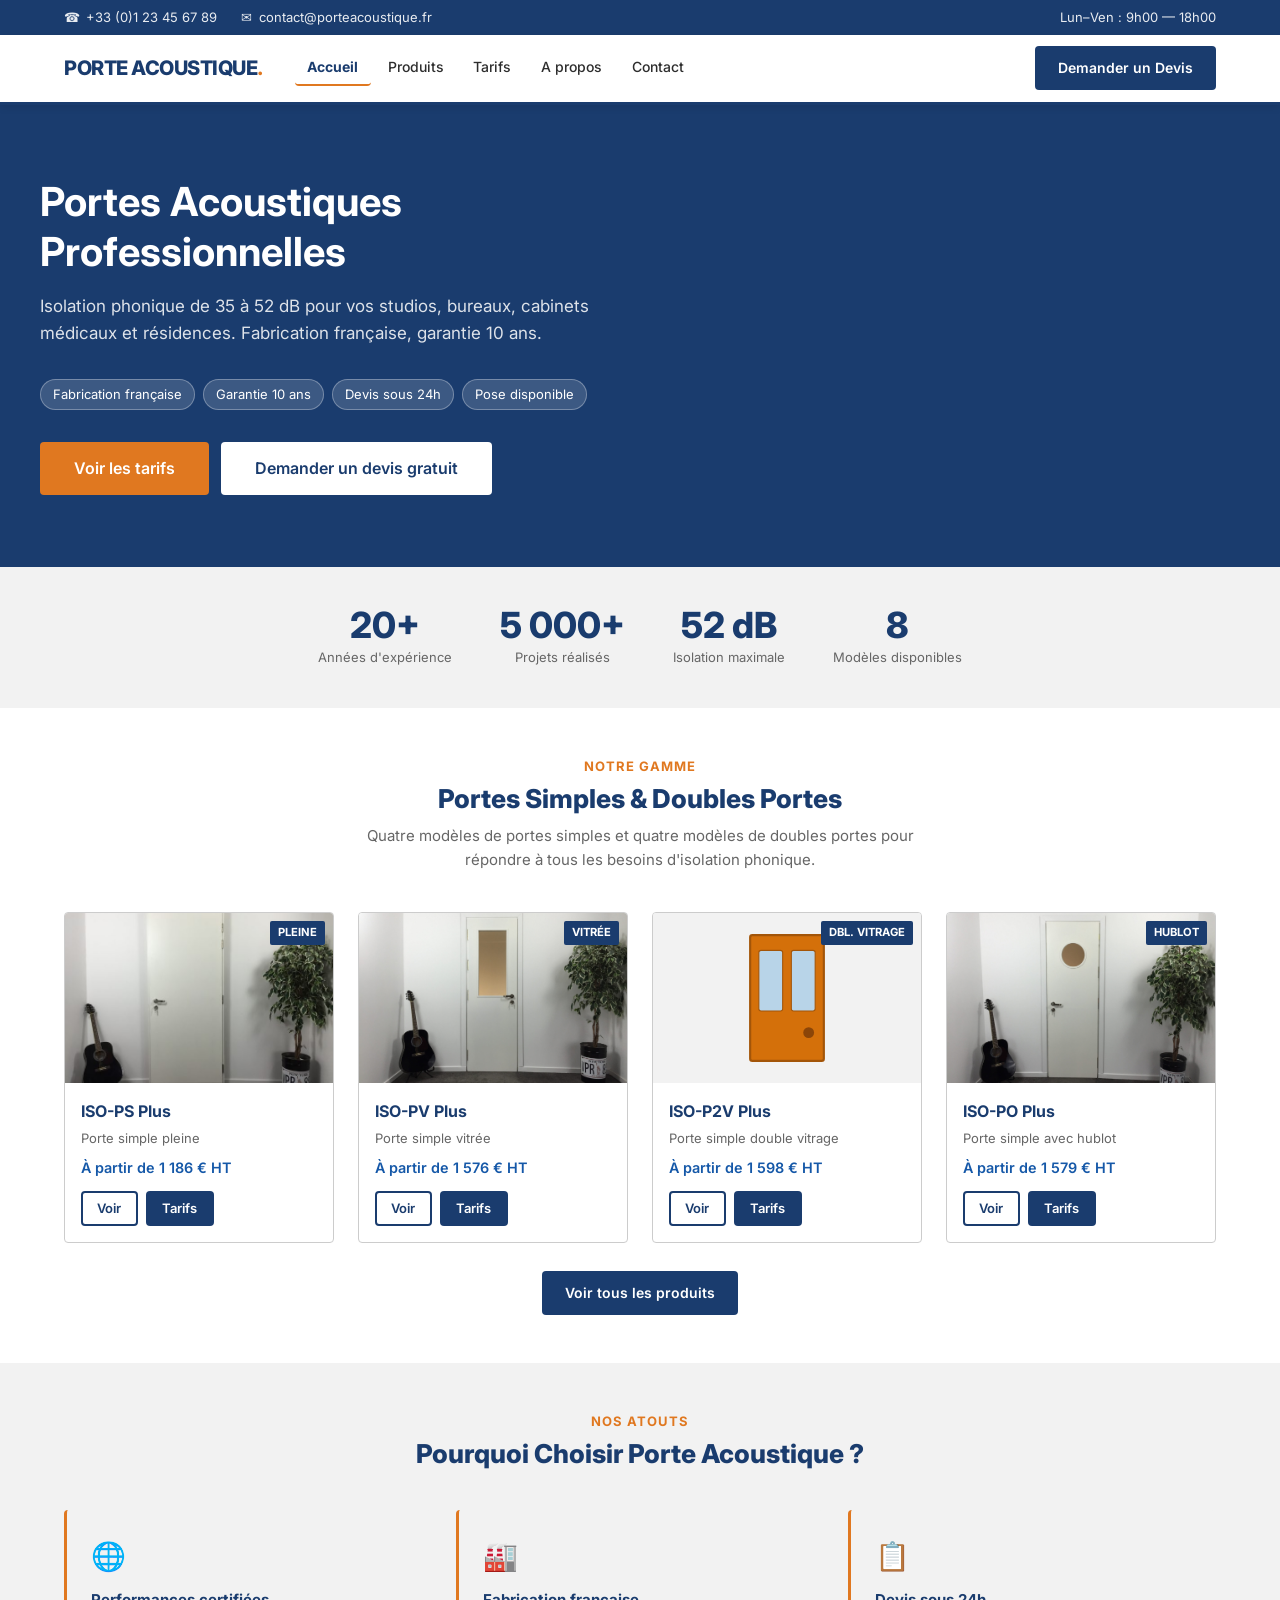
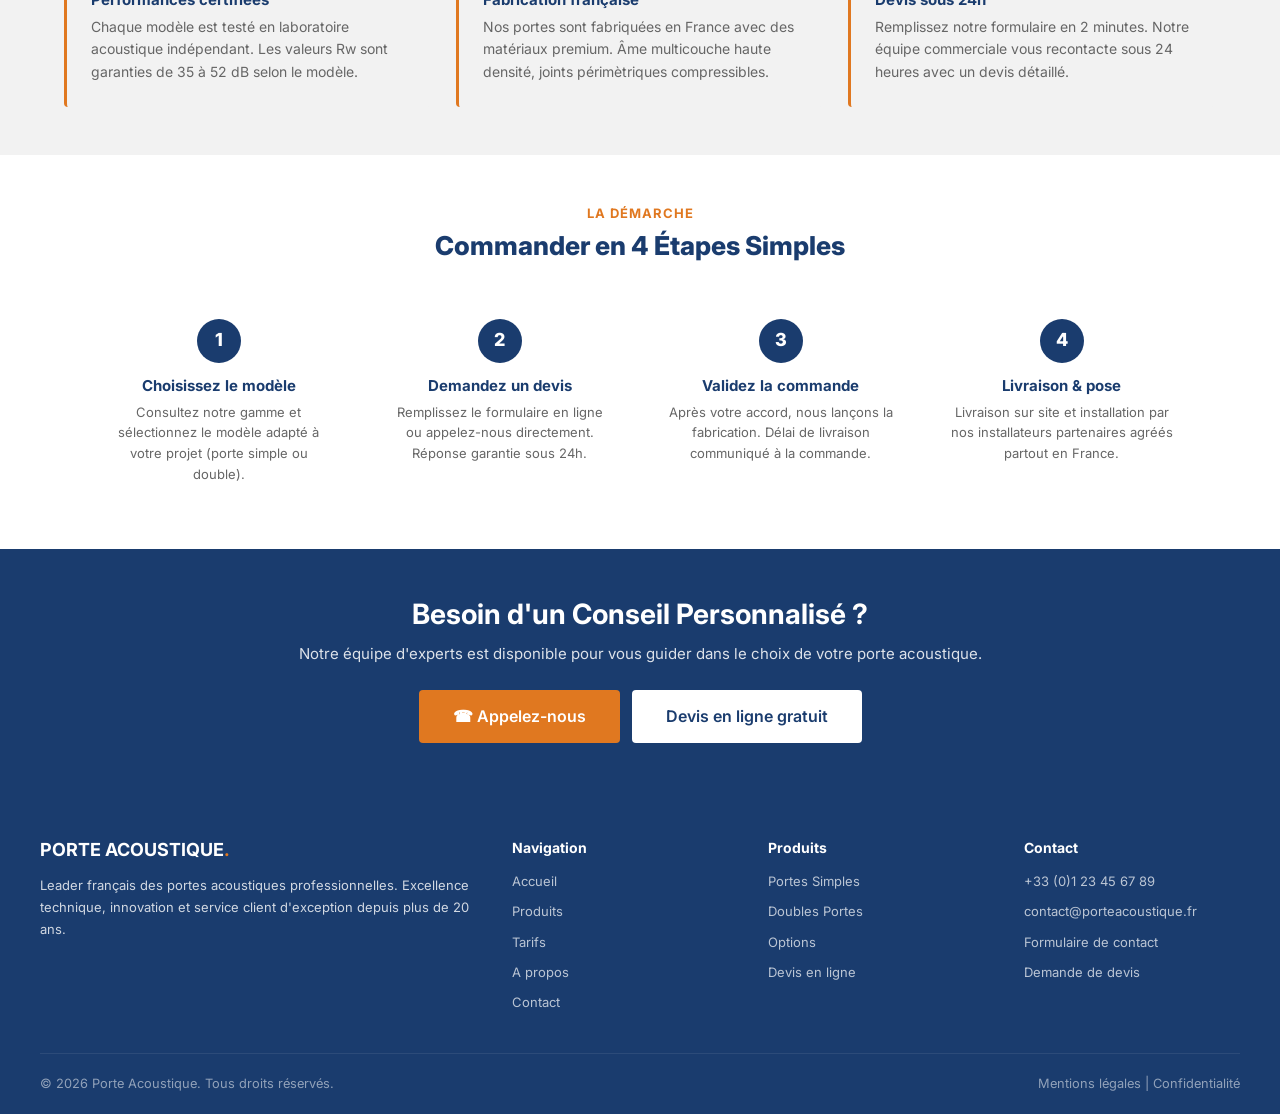
==== commit 30271119: "Add files via upload" ====
--- a/index.html
+++ b/index.html
@@ -33,6 +33,7 @@
             <li><a href="tarifs.html">Tarifs</a></li>
             <li><a href="a-propos.html">A propos</a></li>
             <li><a href="contact.html">Contact</a></li>
+            <li class="nav-mobile-devis"><a href="devis.html">Devis gratuit &rarr;</a></li>
         </ul>
         <a href="devis.html" class="btn btn-nav-devis">Demander un Devis</a>
         <button class="mobile-toggle" id="mobileToggle" aria-label="Menu">
@@ -232,6 +233,7 @@
                 <li><a href="tarifs.html">Tarifs</a></li>
                 <li><a href="a-propos.html">A propos</a></li>
                 <li><a href="contact.html">Contact</a></li>
+            <li class="nav-mobile-devis"><a href="devis.html">Devis gratuit &rarr;</a></li>
             </ul>
         </div>
         <div>
--- a/css/style.css
+++ b/css/style.css
@@ -1,1000 +1,683 @@
-/* ========================================
-   PORTE ACOUSTIQUE - Portes Acoustiques Professionnelles
-   Shared Stylesheet
-   ======================================== */
-
-/* Reset & Variables */
-*, *::before, *::after {
-    margin: 0;
-    padding: 0;
-    box-sizing: border-box;
-}
+/* ============================================================
+   PORTE ACOUSTIQUE — Feuille de style principale
+   Design propre et professionnel
+   ============================================================ */
+
+*, *::before, *::after { box-sizing: border-box; margin: 0; padding: 0; }
 
 :root {
-    --primary: #1a1a2e;
-    --secondary: #0f3460;
-    --accent: #c59d5f;
-    --accent-hover: #b38a4a;
-    --light-bg: #f8f9fa;
-    --white: #ffffff;
-    --text: #2d3748;
-    --text-light: #718096;
-    --border: #e2e8f0;
-    --success: #48bb78;
-    --shadow-sm: 0 2px 10px rgba(0,0,0,0.05);
-    --shadow-md: 0 8px 30px rgba(0,0,0,0.08);
-    --shadow-lg: 0 12px 40px rgba(0,0,0,0.1);
-    --radius: 8px;
-    --transition: all 0.3s ease;
-}
-
-html {
-    scroll-behavior: smooth;
+    --primary:      #1a3c6e;   /* Bleu fonce nav/header/footer */
+    --accent:       #e07820;   /* Orange accent */
+    --price-color:  #1558a8;   /* Bleu prix (comme exemple) */
+    --light-bg:     #f2f2f2;   /* Fond gris clair */
+    --white:        #ffffff;
+    --text:         #2d2d2d;
+    --text-light:   #666666;
+    --border:       #cccccc;
+    --table-hdr:    #2d2d2d;   /* En-tete tableau sombre (comme exemple) */
+    --radius:       4px;
+    --shadow:       0 2px 8px rgba(0,0,0,0.1);
 }
 
 body {
-    font-family: 'Inter', sans-serif;
+    font-family: 'Inter', Arial, sans-serif;
     color: var(--text);
     background: var(--white);
-    overflow-x: hidden;
     line-height: 1.6;
-}
-
-h1, h2, h3, h4, h5, h6 {
-    font-weight: 700;
-    line-height: 1.2;
+    font-size: 15px;
+}
+
+a { text-decoration: none; color: inherit; }
+img { max-width: 100%; height: auto; display: block; }
+h1, h2, h3, h4 { line-height: 1.25; color: var(--primary); }
+
+/* ---- Barre du haut ---- */
+.top-bar {
+    background: var(--primary);
+    color: rgba(255,255,255,0.9);
+    font-size: 0.8125rem;
+    padding: 0.45rem 0;
+}
+.top-bar-inner {
+    max-width: 1200px;
+    margin: 0 auto;
+    padding: 0 1.5rem;
+    display: flex;
+    justify-content: space-between;
+    align-items: center;
+    gap: 1rem;
+    flex-wrap: wrap;
+}
+.top-bar-left { display: flex; gap: 1.5rem; }
+.top-bar-item { display: flex; align-items: center; gap: 0.4rem; }
+.top-bar-item a { color: inherit; }
+
+/* ---- Navigation ---- */
+.navbar {
+    background: var(--white);
+    border-bottom: 3px solid var(--primary);
+    position: sticky;
+    top: 0;
+    z-index: 200;
+    box-shadow: var(--shadow);
+}
+.nav-inner {
+    max-width: 1200px;
+    margin: 0 auto;
+    padding: 0.7rem 1.5rem;
+    display: flex;
+    align-items: center;
+    gap: 2rem;
+}
+.logo {
+    font-size: 1.25rem;
+    font-weight: 800;
     color: var(--primary);
-}
-
-a {
-    text-decoration: none;
-    color: inherit;
-}
-
-img {
-    max-width: 100%;
-    height: auto;
+    white-space: nowrap;
+    letter-spacing: -0.5px;
+}
+.logo-dot { color: var(--accent); }
+.nav-links {
+    list-style: none;
+    display: flex;
+    gap: 0.25rem;
+    flex: 1;
+}
+.nav-links a {
     display: block;
-}
-
-.container {
-    max-width: 1400px;
-    margin: 0 auto;
-    padding: 0 5%;
-}
-
-.display-title {
-    font-family: 'Playfair Display', serif;
-}
-
-/* ========================================
-   BUTTONS
-   ======================================== */
-.btn-primary {
-    background: var(--accent);
-    color: var(--white);
-    padding: 0.875rem 2rem;
+    padding: 0.35rem 0.8rem;
+    font-size: 0.875rem;
+    font-weight: 500;
+    color: var(--text);
+    border-radius: var(--radius);
+    transition: background 0.15s, color 0.15s;
+}
+.nav-links a:hover { background: var(--light-bg); color: var(--primary); }
+.nav-links a.active { color: var(--primary); font-weight: 700; border-bottom: 2px solid var(--accent); }
+/* Lien devis dans la liste — masqué sur desktop, visible sur mobile */
+.nav-mobile-devis { display: none; }
+
+.btn-nav-devis {
+    background: var(--primary);
+    color: var(--white) !important;
+    padding: 0.45rem 1.1rem;
+    border-radius: var(--radius);
+    font-size: 0.8125rem;
+    font-weight: 600;
+    white-space: nowrap;
+    margin-left: auto;
+}
+.btn-nav-devis:hover { background: var(--accent) !important; }
+
+.mobile-toggle {
+    display: none;
+    background: none;
     border: none;
     cursor: pointer;
-    font-family: 'Inter', sans-serif;
-    font-weight: 600;
-    font-size: 0.9375rem;
-    text-decoration: none;
-    display: inline-block;
-    transition: var(--transition);
-    border-radius: 4px;
+    padding: 0.4rem;
+    margin-left: auto;
+}
+.mobile-toggle span {
+    display: block;
+    width: 22px;
+    height: 2px;
+    background: var(--text);
+    margin: 5px 0;
+    transition: 0.2s;
+}
+
+/* ---- Hero page ---- */
+.page-hero {
+    background: var(--light-bg);
+    padding: 2.25rem 1.5rem;
+    border-bottom: 1px solid var(--border);
     text-align: center;
 }
-
-.btn-primary:hover {
-    background: var(--accent-hover);
-    transform: translateY(-2px);
-    box-shadow: 0 4px 12px rgba(197,157,95,0.3);
-}
-
-.btn-secondary {
-    background: transparent;
-    color: var(--primary);
-    padding: 0.875rem 2rem;
-    border: 2px solid var(--primary);
-    cursor: pointer;
-    font-family: 'Inter', sans-serif;
-    font-weight: 600;
-    font-size: 0.9375rem;
-    text-decoration: none;
-    display: inline-block;
-    transition: var(--transition);
-    border-radius: 4px;
-    text-align: center;
-}
-
-.btn-secondary:hover {
+.breadcrumb {
+    font-size: 0.8125rem;
+    color: var(--text-light);
+    margin-bottom: 0.625rem;
+}
+.breadcrumb a { color: var(--primary); }
+.breadcrumb a:hover { text-decoration: underline; }
+.breadcrumb span.sep { margin: 0 0.4rem; }
+.page-hero h1 { font-size: 1.875rem; font-weight: 800; margin-bottom: 0.5rem; }
+.page-hero p { color: var(--text-light); max-width: 600px; margin: 0 auto; }
+
+/* ---- Hero accueil ---- */
+.home-hero {
     background: var(--primary);
     color: var(--white);
-}
-
-.btn-white {
+    padding: 4.5rem 1.5rem;
+}
+.home-hero-inner {
+    max-width: 1200px;
+    margin: 0 auto;
+}
+.home-hero h1 { color: var(--white); font-size: 2.5rem; margin-bottom: 1rem; }
+.home-hero p { font-size: 1.0625rem; opacity: 0.85; margin-bottom: 2rem; max-width: 560px; }
+.hero-pills { display: flex; flex-wrap: wrap; gap: 0.5rem; margin-bottom: 2rem; }
+.hero-pill {
+    background: rgba(255,255,255,0.15);
+    border: 1px solid rgba(255,255,255,0.3);
+    color: var(--white);
+    font-size: 0.8125rem;
+    padding: 0.25rem 0.75rem;
+    border-radius: 20px;
+}
+
+/* ---- Conteneur general ---- */
+.container {
+    max-width: 1200px;
+    margin: 0 auto;
+    padding: 0 1.5rem;
+}
+.section { padding: 3rem 1.5rem; }
+.section.bg-light { background: var(--light-bg); }
+.section-header { text-align: center; margin-bottom: 2.5rem; }
+.section-label {
+    font-size: 0.8125rem;
+    font-weight: 700;
+    text-transform: uppercase;
+    letter-spacing: 1px;
+    color: var(--accent);
+    margin-bottom: 0.4rem;
+}
+.section-title { font-size: 1.625rem; font-weight: 800; }
+.section-desc { color: var(--text-light); margin-top: 0.5rem; max-width: 600px; margin-left: auto; margin-right: auto; }
+
+/* ---- Boutons ---- */
+.btn {
+    display: inline-block;
+    padding: 0.55rem 1.3rem;
+    border-radius: var(--radius);
+    font-size: 0.875rem;
+    font-weight: 600;
+    cursor: pointer;
+    border: 2px solid transparent;
+    transition: background 0.15s, color 0.15s, border-color 0.15s;
+    text-align: center;
+}
+.btn-primary { background: var(--primary); color: var(--white); }
+.btn-primary:hover { background: #122a50; }
+.btn-secondary { background: var(--white); color: var(--primary); border-color: var(--primary); }
+.btn-secondary:hover { background: var(--light-bg); }
+.btn-accent { background: var(--accent); color: var(--white); }
+.btn-accent:hover { background: #c06818; }
+.btn-white { background: var(--white); color: var(--primary); }
+.btn-white:hover { background: var(--light-bg); }
+.btn-outline { background: transparent; color: var(--primary); border-color: var(--primary); }
+.btn-lg { padding: 0.75rem 2rem; font-size: 1rem; }
+.btn-sm { padding: 0.3rem 0.9rem; font-size: 0.8125rem; }
+.btn-group { display: flex; gap: 0.75rem; flex-wrap: wrap; }
+.btn-full { width: 100%; }
+
+/* ---- Tableau de tarifs (comme exemple) ---- */
+.pricing-wrap {
+    max-width: 1100px;
+    margin: 0 auto;
+    padding: 2.5rem 1.5rem;
+}
+.pricing-wrap + .pricing-wrap { border-top: 1px solid var(--border); }
+.pricing-title {
+    font-size: 1.25rem;
+    font-weight: 800;
+    color: var(--primary);
+    margin-bottom: 0.25rem;
+}
+.pricing-note {
+    font-size: 0.8125rem;
+    color: var(--text-light);
+    margin-bottom: 1.25rem;
+}
+
+.price-table {
+    width: 100%;
+    border-collapse: collapse;
+    font-size: 0.9375rem;
+}
+.price-table thead tr {
+    background: var(--table-hdr);
+}
+.price-table thead th {
+    padding: 1rem 1rem;
+    text-align: center;
+    color: rgba(255,255,255,0.85);
+    font-size: 0.9rem;
+    font-weight: 500;
+    border: 1px solid rgba(255,255,255,0.06);
+}
+.price-table thead th:first-child {
     background: transparent;
-    color: var(--white);
-    padding: 0.875rem 2rem;
-    border: 2px solid var(--white);
+    width: 170px;
+}
+.price-table tbody tr:nth-child(odd) { background: #f0f0f0; }
+.price-table tbody tr:nth-child(even) { background: var(--white); }
+.price-table tbody td {
+    padding: 0.75rem 1rem;
+    border: 1px solid #e0e0e0;
+    vertical-align: middle;
+}
+/* Colonne produit */
+.price-table .col-product {
+    font-size: 0.875rem;
+    font-weight: 500;
+    color: var(--price-color);
+}
+.price-table .col-product a { color: var(--price-color); }
+.price-table .col-product a:hover { text-decoration: underline; }
+/* Cellule porte */
+.price-table .col-price {
+    text-align: center;
+    padding: 0.75rem 0.5rem;
+}
+.price-table .col-price .door-svg { margin: 0 auto 0.4rem; display: block; }
+.price-table .col-price .price-val {
+    font-size: 0.875rem;
+    color: var(--price-color);
+    font-weight: 500;
+}
+/* Pied de tableau — boutons Devis */
+.price-table tfoot td {
+    text-align: center;
+    padding: 0.75rem 0.5rem;
+    background: #ebebeb;
+    border: 1px solid #e0e0e0;
+}
+.price-table tfoot td:first-child { text-align: left; background: transparent; border: none; }
+
+.btn-devis-tbl {
+    display: inline-block;
+    padding: 0.3rem 1rem;
+    background: var(--white);
+    border: 1px solid #aaaaaa;
+    color: var(--text);
+    font-size: 0.8125rem;
+    border-radius: 2px;
     cursor: pointer;
-    font-family: 'Inter', sans-serif;
-    font-weight: 600;
-    font-size: 0.9375rem;
     text-decoration: none;
-    display: inline-block;
-    transition: var(--transition);
-    border-radius: 4px;
-    text-align: center;
-}
-
-.btn-white:hover {
-    background: var(--white);
-    color: var(--primary);
-}
-
-.btn-lg {
-    padding: 1rem 2.5rem;
-    font-size: 1rem;
-}
-
-.btn-outline {
-    background: transparent;
-    color: var(--primary);
-    padding: 0.875rem 2rem;
-    border: 2px solid var(--border);
-    cursor: pointer;
-    font-family: 'Inter', sans-serif;
-    font-weight: 600;
-    font-size: 0.9375rem;
-    text-decoration: none;
-    display: inline-block;
-    transition: var(--transition);
-    border-radius: 4px;
-    text-align: center;
-}
-
-.btn-outline:hover {
-    border-color: var(--primary);
-    background: var(--primary);
-    color: var(--white);
-}
-
-/* ========================================
-   TOP BAR
-   ======================================== */
-.top-bar {
-    background: var(--primary);
-    color: var(--white);
-    padding: 0.75rem 5%;
-    font-size: 0.875rem;
-    border-bottom: 1px solid rgba(255,255,255,0.1);
-}
-
-.top-bar-content {
-    max-width: 1400px;
-    margin: 0 auto;
+}
+.btn-devis-tbl:hover { background: var(--primary); color: var(--white); border-color: var(--primary); }
+
+/* ---- Options ---- */
+.options-block { max-width: 700px; margin: 0 auto; }
+.options-block h3 { font-size: 1rem; font-weight: 700; margin-bottom: 1rem; }
+.options-block ul { list-style: none; }
+.options-block ul li {
     display: flex;
     justify-content: space-between;
     align-items: center;
-}
-
-.top-bar-left {
-    display: flex;
-    gap: 2rem;
-}
-
-.top-bar-item {
-    display: flex;
-    align-items: center;
-    gap: 0.5rem;
-    color: rgba(255,255,255,0.9);
-}
-
-/* ========================================
-   NAVIGATION
-   ======================================== */
-.navbar {
-    position: sticky;
-    top: 0;
-    background: var(--white);
-    padding: 1rem 5%;
-    z-index: 1000;
-    box-shadow: var(--shadow-sm);
-    transition: var(--transition);
-}
-
-.navbar.scrolled {
-    padding: 0.75rem 5%;
-    box-shadow: var(--shadow-md);
-}
-
-.nav-container {
-    max-width: 1400px;
-    margin: 0 auto;
-    display: flex;
-    justify-content: space-between;
-    align-items: center;
-}
-
-.logo {
-    font-size: 1.75rem;
-    font-weight: 800;
-    color: var(--primary);
-    text-decoration: none;
-    letter-spacing: -0.5px;
-    display: flex;
-    align-items: center;
-}
-
-.logo-accent {
-    color: var(--accent);
-}
-
-.nav-links {
-    display: flex;
-    gap: 2rem;
-    list-style: none;
-    align-items: center;
-}
-
-.nav-links a {
-    color: var(--text);
-    text-decoration: none;
-    font-weight: 500;
-    font-size: 0.9375rem;
-    transition: color 0.3s ease;
-    position: relative;
-    padding: 0.5rem 0;
-}
-
-.nav-links a::after {
-    content: '';
-    position: absolute;
-    bottom: 0;
-    left: 0;
-    width: 0;
-    height: 2px;
-    background: var(--accent);
-    transition: width 0.3s ease;
-}
-
-.nav-links a:hover::after,
-.nav-links a.active::after {
-    width: 100%;
-}
-
-.nav-links a:hover,
-.nav-links a.active {
-    color: var(--accent);
-}
-
-.nav-cta {
-    display: flex;
-    align-items: center;
-    gap: 1rem;
-}
-
-.mobile-menu-toggle {
-    display: none;
-    flex-direction: column;
-    gap: 5px;
-    cursor: pointer;
-    background: none;
-    border: none;
-    padding: 5px;
-}
-
-.mobile-menu-toggle span {
-    width: 25px;
-    height: 3px;
-    background: var(--primary);
-    border-radius: 2px;
-    transition: var(--transition);
-}
-
-/* ========================================
-   PAGE HERO (for inner pages)
-   ======================================== */
-.page-hero {
-    background: linear-gradient(135deg, var(--primary) 0%, var(--secondary) 100%);
-    padding: 6rem 5% 4rem;
-    text-align: center;
-    position: relative;
-    overflow: hidden;
-}
-
-.page-hero::before {
-    content: '';
-    position: absolute;
-    top: -50%;
-    right: -20%;
-    width: 600px;
-    height: 600px;
-    background: rgba(197,157,95,0.05);
-    border-radius: 50%;
-}
-
-.page-hero .breadcrumb {
-    display: flex;
-    justify-content: center;
-    gap: 0.5rem;
-    margin-bottom: 1.5rem;
-    font-size: 0.875rem;
-}
-
-.page-hero .breadcrumb a {
-    color: rgba(255,255,255,0.7);
-    transition: color 0.3s;
-}
-
-.page-hero .breadcrumb a:hover {
-    color: var(--accent);
-}
-
-.page-hero .breadcrumb span {
-    color: rgba(255,255,255,0.5);
-}
-
-.page-hero .breadcrumb .current {
-    color: var(--accent);
-}
-
-.page-hero h1 {
-    font-family: 'Playfair Display', serif;
-    font-size: clamp(2rem, 5vw, 3.5rem);
-    color: var(--white);
-    margin-bottom: 1rem;
-    position: relative;
-}
-
-.page-hero p {
-    font-size: 1.125rem;
-    color: rgba(255,255,255,0.85);
-    max-width: 600px;
-    margin: 0 auto;
-    line-height: 1.7;
-    position: relative;
-}
-
-/* ========================================
-   SECTION STYLES
-   ======================================== */
-section {
-    padding: 6rem 5%;
-}
-
-.section-header {
-    max-width: 800px;
-    margin: 0 auto 4rem;
-    text-align: center;
-}
-
-.section-subtitle {
-    color: var(--accent);
-    font-weight: 600;
-    font-size: 0.875rem;
-    text-transform: uppercase;
-    letter-spacing: 2px;
-    margin-bottom: 1rem;
-}
-
-.section-title {
-    font-size: clamp(2rem, 4vw, 3rem);
-    color: var(--primary);
-    margin-bottom: 1.5rem;
-    font-family: 'Playfair Display', serif;
-}
-
-.section-description {
-    font-size: 1.125rem;
-    color: var(--text-light);
-    line-height: 1.7;
-}
-
-.bg-light {
-    background: var(--light-bg);
-}
-
-.bg-dark {
-    background: var(--primary);
-}
-
-.bg-dark .section-title {
-    color: var(--white);
-}
-
-.bg-dark .section-description {
-    color: rgba(255,255,255,0.8);
-}
-
-/* ========================================
-   HERO SECTION (Homepage)
-   ======================================== */
-.hero {
-    position: relative;
-    height: 85vh;
-    min-height: 600px;
-    display: flex;
-    align-items: center;
-    overflow: hidden;
-    background: linear-gradient(135deg, #1a1a2e 0%, #0f3460 100%);
-}
-
-.hero-background {
-    position: absolute;
-    top: 0;
-    left: 0;
-    width: 100%;
-    height: 100%;
-    z-index: 1;
-}
-
-.hero-background img {
-    width: 100%;
-    height: 100%;
-    object-fit: cover;
-    opacity: 0.2;
-}
-
-.hero-overlay {
-    position: absolute;
-    inset: 0;
-    background: linear-gradient(135deg, rgba(26,26,46,0.92) 0%, rgba(15,52,96,0.88) 100%);
-    z-index: 2;
-}
-
-.hero-content {
-    position: relative;
-    z-index: 10;
-    padding: 0 5%;
-    max-width: 1400px;
-    margin: 0 auto;
-    width: 100%;
-}
-
-.hero-badge {
-    display: inline-block;
-    background: rgba(197,157,95,0.15);
-    color: var(--accent);
-    padding: 0.5rem 1.25rem;
-    border-radius: 50px;
-    font-size: 0.875rem;
-    font-weight: 600;
-    margin-bottom: 2rem;
-    border: 1px solid rgba(197,157,95,0.3);
-}
-
-.hero h1 {
-    font-family: 'Playfair Display', serif;
-    font-size: clamp(2.5rem, 6vw, 4.5rem);
-    color: var(--white);
-    margin-bottom: 1.5rem;
-    line-height: 1.1;
-    max-width: 800px;
-}
-
-.hero p {
-    font-size: 1.25rem;
-    color: rgba(255,255,255,0.85);
-    margin-bottom: 2.5rem;
-    max-width: 600px;
-    line-height: 1.7;
-}
-
-.hero-cta {
-    display: flex;
-    gap: 1rem;
-    flex-wrap: wrap;
-}
-
-/* ========================================
-   STATS BAR
-   ======================================== */
-.stats-bar {
-    background: var(--white);
-    padding: 3rem 5%;
-    box-shadow: var(--shadow-lg);
-    margin-top: -4rem;
-    position: relative;
-    z-index: 20;
-    border-radius: var(--radius);
-    max-width: 1300px;
-    margin-left: auto;
-    margin-right: auto;
-}
-
-.stats-container {
+    padding: 0.4rem 0;
+    border-bottom: 1px solid var(--border);
+    font-size: 0.9rem;
+}
+.options-block ul li:last-child { border-bottom: none; }
+.opt-price { font-weight: 600; color: var(--text); }
+
+/* ---- Grille produits ---- */
+.products-grid {
+    max-width: 1200px;
+    margin: 0 auto;
     display: grid;
     grid-template-columns: repeat(4, 1fr);
-    gap: 3rem;
-}
-
-.stat-item {
-    text-align: center;
-    padding: 1rem;
-}
-
-.stat-number {
-    font-size: 3rem;
-    font-weight: 800;
-    color: var(--accent);
-    margin-bottom: 0.5rem;
-    font-family: 'Playfair Display', serif;
-}
-
-.stat-label {
-    font-size: 0.9375rem;
-    color: var(--text-light);
-    font-weight: 500;
-}
-
-/* ========================================
-   FEATURES GRID
-   ======================================== */
-.features-grid {
-    max-width: 1400px;
-    margin: 0 auto;
-    display: grid;
-    grid-template-columns: repeat(3, 1fr);
-    gap: 2.5rem;
-}
-
-.feature-card {
-    background: var(--white);
-    padding: 2.5rem;
-    border-radius: var(--radius);
-    transition: var(--transition);
-    border: 1px solid var(--border);
-}
-
-.feature-card:hover {
-    transform: translateY(-8px);
-    box-shadow: var(--shadow-lg);
-}
-
-.feature-icon {
-    width: 60px;
-    height: 60px;
-    background: linear-gradient(135deg, var(--accent), #d4af6a);
-    border-radius: 12px;
-    display: flex;
-    align-items: center;
-    justify-content: center;
-    margin-bottom: 1.5rem;
-    font-size: 1.75rem;
-}
-
-.feature-card h3 {
-    font-size: 1.25rem;
-    margin-bottom: 1rem;
-}
-
-.feature-card p {
-    color: var(--text-light);
-    line-height: 1.7;
-}
-
-/* ========================================
-   PRODUCT CARDS
-   ======================================== */
-.products-grid {
-    max-width: 1400px;
-    margin: 0 auto;
-    display: grid;
-    grid-template-columns: repeat(3, 1fr);
-    gap: 2.5rem;
-}
-
+    gap: 1.5rem;
+}
 .product-card {
     background: var(--white);
     border: 1px solid var(--border);
     border-radius: var(--radius);
     overflow: hidden;
-    transition: var(--transition);
-}
-
-.product-card:hover {
-    box-shadow: var(--shadow-lg);
-    transform: translateY(-8px);
-}
-
-.product-image {
-    height: 250px;
-    background: linear-gradient(135deg, var(--primary), var(--secondary));
-    display: flex;
-    align-items: center;
-    justify-content: center;
-    overflow: hidden;
-    position: relative;
-}
-
-.product-image img {
-    width: 100%;
-    height: 100%;
-    object-fit: cover;
-}
-
-.product-image .placeholder-icon {
-    font-size: 5rem;
-    opacity: 0.3;
-}
-
-.product-badge {
-    position: absolute;
-    top: 1rem;
-    right: 1rem;
-    background: var(--accent);
-    color: var(--white);
-    padding: 0.25rem 0.75rem;
-    border-radius: 50px;
-    font-size: 0.75rem;
-    font-weight: 600;
-}
-
-.product-body {
-    padding: 2rem;
-}
-
-.product-name {
-    font-size: 1.5rem;
-    margin-bottom: 0.5rem;
-    color: var(--primary);
-}
-
-.product-tagline {
-    color: var(--text-light);
-    font-size: 0.9375rem;
-    margin-bottom: 1.5rem;
-}
-
-.product-price {
-    font-size: 1.25rem;
-    font-weight: 700;
-    color: var(--accent);
-    margin-bottom: 1.5rem;
-}
-
-.product-price small {
-    font-size: 0.8125rem;
-    font-weight: 400;
-    color: var(--text-light);
-}
-
-.product-specs {
-    list-style: none;
-    margin-bottom: 1.5rem;
-}
-
-.product-specs li {
-    padding: 0.75rem 0;
-    border-bottom: 1px solid var(--border);
-    display: flex;
-    justify-content: space-between;
-    align-items: center;
-    font-size: 0.9375rem;
-}
-
-.product-specs li:last-child {
-    border-bottom: none;
-}
-
-.spec-label {
-    color: var(--text);
-    font-weight: 500;
-}
-
-.spec-value {
-    color: var(--accent);
-    font-weight: 600;
-}
-
-/* ========================================
-   PRICING TABLES (Tarifs)
-   ======================================== */
-.pricing-section {
-    padding: 4rem 5%;
-}
-
-.pricing-table-wrapper {
-    max-width: 1400px;
-    margin: 0 auto 4rem;
-    overflow-x: auto;
-}
-
-.pricing-table-title {
-    font-family: 'Playfair Display', serif;
-    font-size: 1.75rem;
-    color: var(--primary);
-    margin-bottom: 0.5rem;
-}
-
-.pricing-table-subtitle {
-    color: var(--text-light);
-    margin-bottom: 2rem;
-    font-size: 1rem;
-}
-
-.pricing-table {
-    width: 100%;
-    border-collapse: collapse;
-    background: var(--white);
-    border-radius: var(--radius);
-    overflow: hidden;
-    box-shadow: var(--shadow-md);
-    min-width: 700px;
-}
-
-.pricing-table thead {
-    background: linear-gradient(135deg, #3a3a4e, #2a2a3e);
-}
-
-.pricing-table thead th {
-    padding: 1.25rem 1.5rem;
-    color: var(--white);
-    font-weight: 600;
-    font-size: 1rem;
-    text-align: center;
-    letter-spacing: 0.5px;
-}
-
-.pricing-table thead th:first-child {
-    text-align: left;
-    min-width: 180px;
-}
-
-.pricing-table tbody tr {
-    transition: background 0.2s ease;
-}
-
-.pricing-table tbody tr:nth-child(even) {
+    transition: box-shadow 0.2s;
+}
+.product-card:hover { box-shadow: var(--shadow); }
+.product-card-img {
     background: var(--light-bg);
-}
-
-.pricing-table tbody tr:hover {
-    background: rgba(197,157,95,0.08);
-}
-
-.pricing-table td {
-    padding: 1.25rem 1.5rem;
-    text-align: center;
-    border-bottom: 1px solid var(--border);
-    vertical-align: middle;
-}
-
-.pricing-table td:first-child {
-    text-align: left;
-    font-weight: 600;
-    color: var(--primary);
-}
-
-.pricing-table .model-cell {
-    display: flex;
-    align-items: center;
-    gap: 1rem;
-}
-
-.pricing-table .model-icon {
-    width: 50px;
-    height: 65px;
-    background: linear-gradient(135deg, #d4956b, #c47a4e);
-    border-radius: 4px;
-    flex-shrink: 0;
+    height: 170px;
     display: flex;
     align-items: center;
     justify-content: center;
     position: relative;
     overflow: hidden;
 }
-
-.pricing-table .model-icon.double {
-    width: 70px;
-}
-
-.pricing-table .model-icon::after {
-    content: '';
+.product-card-img img { width: 100%; height: 100%; object-fit: cover; }
+.product-badge {
     position: absolute;
-    top: 8px;
-    left: 50%;
-    transform: translateX(-50%);
-    width: 12px;
-    height: 12px;
-    border: 2px solid rgba(255,255,255,0.5);
+    top: 0.5rem;
+    right: 0.5rem;
+    background: var(--primary);
+    color: var(--white);
+    font-size: 0.7rem;
+    font-weight: 700;
+    padding: 0.2rem 0.5rem;
+    border-radius: 2px;
+    text-transform: uppercase;
+}
+.product-card-body { padding: 1rem; }
+.product-name { font-size: 1rem; font-weight: 700; color: var(--primary); margin-bottom: 0.2rem; }
+.product-type { font-size: 0.8125rem; color: var(--text-light); margin-bottom: 0.5rem; }
+.product-from { font-size: 0.9rem; font-weight: 600; color: var(--price-color); margin-bottom: 0.75rem; }
+.product-card-specs { font-size: 0.8125rem; color: var(--text-light); margin-bottom: 1rem; list-style: none; }
+.product-card-specs li { padding: 0.2rem 0; display: flex; gap: 0.5rem; }
+.product-card-specs li span:first-child { font-weight: 500; color: var(--text); min-width: 70px; }
+.product-card-actions { display: flex; gap: 0.5rem; }
+
+/* ---- Stats ---- */
+.stats-row {
+    background: var(--light-bg);
+    padding: 2.5rem 1.5rem;
+    display: flex;
+    justify-content: center;
+    flex-wrap: wrap;
+    gap: 3rem;
+}
+.stat-item { text-align: center; }
+.stat-num { font-size: 2.25rem; font-weight: 800; color: var(--primary); line-height: 1; }
+.stat-lbl { font-size: 0.8125rem; color: var(--text-light); margin-top: 0.25rem; }
+
+/* ---- Features (accueil) ---- */
+.features-grid {
+    max-width: 1200px;
+    margin: 0 auto;
+    display: grid;
+    grid-template-columns: repeat(3, 1fr);
+    gap: 1.5rem;
+}
+.feature-card {
+    background: var(--light-bg);
+    padding: 1.5rem;
+    border-radius: var(--radius);
+    border-left: 3px solid var(--accent);
+}
+.feature-icon { font-size: 1.75rem; margin-bottom: 0.75rem; }
+.feature-card h3 { font-size: 0.9375rem; font-weight: 700; margin-bottom: 0.375rem; }
+.feature-card p { font-size: 0.875rem; color: var(--text-light); }
+
+/* ---- CTA Banner ---- */
+.cta-banner {
+    background: var(--primary);
+    color: var(--white);
+    padding: 3rem 1.5rem;
+    text-align: center;
+}
+.cta-banner h2 { color: var(--white); font-size: 1.75rem; margin-bottom: 0.625rem; }
+.cta-banner p { opacity: 0.85; margin-bottom: 1.5rem; }
+.cta-banner .btn-group { justify-content: center; }
+
+/* ---- Formulaires ---- */
+.form-section { max-width: 1100px; margin: 0 auto; }
+.form-grid { display: grid; grid-template-columns: 1fr 2fr; gap: 3rem; align-items: start; }
+.form-sidebar { background: var(--light-bg); padding: 1.5rem; border-radius: var(--radius); }
+.form-sidebar h3 { font-size: 1rem; margin-bottom: 1rem; }
+.form-steps { list-style: none; }
+.form-steps li { display: flex; gap: 0.875rem; margin-bottom: 1.25rem; align-items: flex-start; }
+.step-num {
+    width: 26px;
+    height: 26px;
+    background: var(--primary);
+    color: var(--white);
     border-radius: 50%;
-}
-
-.pricing-table .model-icon.vitree::before {
-    content: '';
-    position: absolute;
-    top: 12px;
-    left: 50%;
-    transform: translateX(-50%);
-    width: 20px;
-    height: 25px;
-    background: rgba(135,206,235,0.4);
-    border: 1px solid rgba(255,255,255,0.3);
-    border-radius: 2px;
-}
-
-.pricing-table .model-icon.vitree::after {
-    display: none;
-}
-
-.pricing-table .model-icon.double-vitree::before {
-    content: '';
-    position: absolute;
-    top: 12px;
-    left: 50%;
-    transform: translateX(-50%);
-    width: 14px;
-    height: 22px;
-    background: rgba(135,206,235,0.4);
-    border: 1px solid rgba(255,255,255,0.3);
-    border-radius: 2px;
-}
-
-.pricing-table .model-icon.hublot::before {
-    content: '';
-    position: absolute;
-    top: 18px;
-    left: 50%;
-    transform: translateX(-50%);
-    width: 16px;
-    height: 16px;
-    background: rgba(135,206,235,0.4);
-    border: 1px solid rgba(255,255,255,0.3);
-    border-radius: 50%;
-}
-
-.pricing-table .model-icon.hublot::after {
-    display: none;
-}
-
-.model-info {
-    display: flex;
-    flex-direction: column;
-}
-
-.model-name {
+    display: flex;
+    align-items: center;
+    justify-content: center;
+    font-size: 0.75rem;
     font-weight: 700;
-    color: var(--primary);
+    flex-shrink: 0;
+    margin-top: 1px;
+}
+.step-text h4 { font-size: 0.875rem; font-weight: 600; margin-bottom: 0.2rem; }
+.step-text p { font-size: 0.8125rem; color: var(--text-light); }
+.form-box { background: var(--white); border: 1px solid var(--border); padding: 2rem; border-radius: var(--radius); }
+.form-box h3 { font-size: 1.125rem; margin-bottom: 0.25rem; }
+.form-box > p { color: var(--text-light); font-size: 0.875rem; margin-bottom: 1.5rem; }
+.form-group { margin-bottom: 1.125rem; }
+.form-group label {
+    display: block;
+    font-size: 0.8125rem;
+    font-weight: 600;
+    margin-bottom: 0.35rem;
+}
+.form-group input,
+.form-group select,
+.form-group textarea {
+    width: 100%;
+    padding: 0.5625rem 0.875rem;
+    border: 1px solid var(--border);
+    border-radius: var(--radius);
     font-size: 0.9375rem;
-}
-
-.model-desc {
-    font-size: 0.8125rem;
+    font-family: inherit;
+    color: var(--text);
+    background: var(--white);
+    transition: border-color 0.15s;
+}
+.form-group input:focus,
+.form-group select:focus,
+.form-group textarea:focus { outline: none; border-color: var(--primary); }
+.form-group textarea { resize: vertical; min-height: 110px; }
+.form-row { display: grid; grid-template-columns: 1fr 1fr; gap: 1.125rem; }
+.form-divider { border: none; border-top: 1px solid var(--border); margin: 1.5rem 0; }
+.form-section-title { font-size: 0.8125rem; font-weight: 700; text-transform: uppercase; letter-spacing: 0.5px; color: var(--text-light); margin-bottom: 1rem; }
+.required { color: #d32f2f; }
+
+/* ---- Preselection devis ---- */
+.preselect-banner {
+    background: rgba(26,60,110,0.06);
+    border: 1px solid rgba(26,60,110,0.2);
+    border-radius: var(--radius);
+    padding: 1rem 1.25rem;
+    margin-bottom: 1.5rem;
+    font-size: 0.875rem;
+}
+.preselect-banner strong { color: var(--primary); }
+
+/* ---- Contact ---- */
+.contact-grid { display: grid; grid-template-columns: 1fr 2fr; gap: 3rem; max-width: 1000px; margin: 0 auto; }
+.contact-info h3 { font-size: 1.125rem; margin-bottom: 1.25rem; }
+.contact-info-item { margin-bottom: 1.5rem; }
+.contact-info-item h4 { font-size: 0.875rem; font-weight: 700; color: var(--primary); margin-bottom: 0.375rem; }
+.contact-info-item p { font-size: 0.875rem; line-height: 1.7; color: var(--text); }
+.contact-info-item a { color: var(--primary); }
+.contact-info-item a:hover { text-decoration: underline; }
+.map-placeholder {
+    background: var(--light-bg);
+    border: 1px solid var(--border);
+    border-radius: var(--radius);
+    height: 350px;
+    display: flex;
+    align-items: center;
+    justify-content: center;
+    text-align: center;
     color: var(--text-light);
-    font-weight: 400;
-}
-
-.price-cell {
-    font-weight: 700;
-    color: var(--primary);
-    font-size: 1.0625rem;
-}
-
-.pricing-table tfoot td {
-    padding: 1.25rem 1.5rem;
+}
+.map-placeholder p { font-size: 0.875rem; }
+
+/* ---- A propos ---- */
+.about-intro { display: grid; grid-template-columns: 1fr 2fr; gap: 3rem; align-items: start; max-width: 1100px; margin: 0 auto; }
+.about-img {
+    background: var(--light-bg);
+    aspect-ratio: 4/3;
+    border-radius: var(--radius);
+    display: flex;
+    align-items: center;
+    justify-content: center;
+    color: var(--text-light);
+    font-size: 0.875rem;
     text-align: center;
+    border: 1px dashed var(--border);
+}
+.about-text h2 { font-size: 1.5rem; margin-bottom: 1rem; }
+.about-text p { color: var(--text); margin-bottom: 1rem; }
+
+.values-grid {
+    max-width: 1100px;
+    margin: 0 auto;
+    display: grid;
+    grid-template-columns: repeat(3, 1fr);
+    gap: 1.5rem;
+}
+.value-card { background: var(--light-bg); padding: 1.5rem; border-radius: var(--radius); }
+.value-icon { font-size: 1.5rem; margin-bottom: 0.75rem; }
+.value-card h3 { font-size: 1rem; font-weight: 700; margin-bottom: 0.5rem; }
+.value-card p { font-size: 0.875rem; color: var(--text-light); }
+
+/* ---- Page produit detail ---- */
+.product-detail-layout { display: grid; grid-template-columns: 340px 1fr; gap: 3rem; max-width: 1100px; margin: 0 auto; }
+.door-preview {
     background: var(--light-bg);
-    border-top: 2px solid var(--border);
-}
-
-.btn-devis-sm {
+    border: 1px solid var(--border);
+    border-radius: var(--radius);
+    padding: 1.5rem;
+    text-align: center;
+}
+.door-preview-img { margin: 0 auto 1rem; }
+.door-preview .quick-stats { display: grid; grid-template-columns: 1fr 1fr; gap: 0.75rem; margin: 1rem 0; }
+.quick-stat { background: var(--white); border: 1px solid var(--border); border-radius: var(--radius); padding: 0.625rem; text-align: center; }
+.quick-stat-val { font-size: 1.125rem; font-weight: 800; color: var(--primary); }
+.quick-stat-lbl { font-size: 0.7rem; color: var(--text-light); }
+.product-info h2 { font-size: 1.875rem; margin-bottom: 0.5rem; }
+.product-category-badge {
+    display: inline-block;
+    background: var(--light-bg);
+    border: 1px solid var(--border);
+    color: var(--text-light);
+    font-size: 0.75rem;
+    font-weight: 600;
+    padding: 0.2rem 0.625rem;
+    border-radius: 20px;
+    margin-bottom: 0.75rem;
+}
+.product-db-badge {
+    display: inline-block;
     background: var(--accent);
     color: var(--white);
-    padding: 0.5rem 1.25rem;
+    font-size: 0.8125rem;
+    font-weight: 700;
+    padding: 0.2rem 0.75rem;
+    border-radius: 20px;
+    margin-left: 0.5rem;
+    margin-bottom: 0.75rem;
+}
+.product-description { color: var(--text); margin-bottom: 1.5rem; }
+
+/* Onglets */
+.tabs-nav { display: flex; gap: 0; border-bottom: 2px solid var(--border); margin-bottom: 1.5rem; }
+.tab-btn {
+    padding: 0.6rem 1.25rem;
+    font-size: 0.875rem;
+    font-weight: 600;
+    background: none;
     border: none;
+    border-bottom: 2px solid transparent;
+    margin-bottom: -2px;
     cursor: pointer;
-    font-family: 'Inter', sans-serif;
-    font-weight: 600;
-    font-size: 0.8125rem;
-    text-decoration: none;
-    display: inline-block;
-    transition: var(--transition);
-    border-radius: 4px;
-}
-
-.btn-devis-sm:hover {
-    background: var(--accent-hover);
-    transform: translateY(-1px);
-}
-
-/* Options list */
-.options-section {
-    max-width: 1400px;
-    margin: 0 auto 4rem;
-    padding: 2.5rem;
+    color: var(--text-light);
+}
+.tab-btn.active { color: var(--primary); border-bottom-color: var(--primary); }
+.tab-panel { display: none; }
+.tab-panel.active { display: block; }
+
+/* Table specs */
+.specs-table { width: 100%; border-collapse: collapse; font-size: 0.875rem; }
+.specs-table th, .specs-table td { padding: 0.5rem 0.75rem; border: 1px solid var(--border); }
+.specs-table thead th { background: var(--light-bg); font-weight: 700; text-align: left; }
+.specs-table tbody tr:nth-child(even) { background: #fafafa; }
+.specs-table .specs-section-head td { background: var(--primary); color: var(--white); font-weight: 600; font-size: 0.8125rem; }
+
+/* Trust strip */
+.trust-strip {
     background: var(--light-bg);
-    border-radius: var(--radius);
-    border: 1px solid var(--border);
-}
-
-.options-section h3 {
-    font-size: 1.375rem;
-    margin-bottom: 1.5rem;
-    color: var(--accent);
-    font-family: 'Playfair Display', serif;
-}
-
-.options-grid {
+    border-top: 1px solid var(--border);
+    border-bottom: 1px solid var(--border);
+    padding: 0.875rem 1.5rem;
+}
+.trust-strip-inner {
+    max-width: 1200px;
+    margin: 0 auto;
+    display: flex;
+    flex-wrap: wrap;
+    gap: 1.5rem;
+    justify-content: center;
+}
+.trust-item { display: flex; align-items: center; gap: 0.4rem; font-size: 0.8125rem; color: var(--text-light); }
+.trust-item .trust-check { color: #2e7d32; font-weight: 700; }
+
+/* ---- Footer ---- */
+footer {
+    background: var(--primary);
+    color: rgba(255,255,255,0.8);
+    padding: 3rem 1.5rem 0;
+}
+.footer-grid {
+    max-width: 1200px;
+    margin: 0 auto;
     display: grid;
-    grid-template-columns: repeat(auto-fill, minmax(300px, 1fr));
-    gap: 0.75rem;
-}
-
-.option-item {
+    grid-template-columns: 2fr 1fr 1fr 1fr;
+    gap: 2.5rem;
+    padding-bottom: 2rem;
+}
+.footer-brand h3 { color: var(--white); font-size: 1.125rem; margin-bottom: 0.75rem; }
+.footer-brand p { font-size: 0.8125rem; line-height: 1.7; }
+footer h4 { color: var(--white); font-size: 0.875rem; font-weight: 700; margin-bottom: 0.75rem; }
+footer ul { list-style: none; }
+footer ul li { margin-bottom: 0.4rem; }
+footer ul a { color: rgba(255,255,255,0.7); font-size: 0.8125rem; transition: color 0.15s; }
+footer ul a:hover { color: var(--white); }
+.footer-bottom {
+    max-width: 1200px;
+    margin: 0 auto;
+    border-top: 1px solid rgba(255,255,255,0.12);
+    padding: 1.25rem 0;
     display: flex;
     justify-content: space-between;
-    align-items: center;
-    padding: 0.75rem 1rem;
-    background: var(--white);
-    border-radius: 4px;
-    border: 1px solid var(--border);
-}
-
-.option-name {
-    color: var(--text);
-    font-size: 0.9375rem;
-}
-
-.option-price {
-    font-weight: 700;
-    color: var(--accent);
-    white-space: nowrap;
-}
-
-/* ========================================
-   DEVIS FORM
-   ======================================== */
-.devis-section {
-    padding: 4rem 5%;
-}
-
-.devis-wrapper {
-    max-width: 1000px;
-    margin: 0 auto;
-    display: grid;
-    grid-template-columns: 1fr 1.2fr;
-    gap: 4rem;
-    align-items: start;
-}
-
-.devis-sidebar {
-    background: var(--light-bg);
-    padding: 2.5rem;
-    border-radius: var(--radius);
-    border: 1px solid var(--border);
-    position: sticky;
-    top: 100px;
-}
-
-.devis-sidebar h3 {
-    font-size: 1.375rem;
-    margin-bottom: 1.5rem;
-    font-family: 'Playfair Display', serif;
-}
-
-.devis-steps {
-    list-style: none;
-}
-
-.devis-steps li {
-    display: flex;
-    gap: 1rem;
-    padding: 1rem 0;
-    border-bottom: 1px solid var(--border);
-    align-items: flex-start;
-}
-
-.devis-steps li:last-child {
-    border-bottom: none;
-}
-
-.step-num {
-    width: 32px;
-    height: 32px;
+    font-size: 0.8rem;
+    opacity: 0.65;
+    flex-wrap: wrap;
+    gap: 0.5rem;
+}
+
+/* ---- Info / Warning boxes ---- */
+.info-box {
+    background: rgba(21,88,168,0.07);
+    border-left: 3px solid var(--price-color);
+    padding: 0.875rem 1rem;
+    border-radius: 0 var(--radius) var(--radius) 0;
+    font-size: 0.875rem;
+    margin: 1rem 0;
+}
+.warning-box {
+    background: rgba(224,120,32,0.08);
+    border-left: 3px solid var(--accent);
+    padding: 0.875rem 1rem;
+    border-radius: 0 var(--radius) var(--radius) 0;
+    font-size: 0.875rem;
+    margin: 1rem 0;
+}
+.info-box strong, .warning-box strong { display: block; margin-bottom: 0.25rem; }
+
+/* ---- Finitions ---- */
+.finishes-grid { display: grid; grid-template-columns: repeat(3, 1fr); gap: 1.5rem; max-width: 1100px; margin: 0 auto; }
+.finish-card { background: var(--light-bg); border-radius: var(--radius); overflow: hidden; border: 1px solid var(--border); }
+.finish-card-header { padding: 1rem; background: var(--primary); color: var(--white); }
+.finish-card-header h4 { color: var(--white); font-size: 0.9375rem; margin-bottom: 0.25rem; }
+.finish-card-header p { font-size: 0.8125rem; opacity: 0.8; }
+.finish-card-body { padding: 1rem; }
+.swatches-row { display: flex; flex-wrap: wrap; gap: 0.375rem; margin-bottom: 0.625rem; }
+.swatch {
+    width: 24px;
+    height: 24px;
+    border-radius: 50%;
+    border: 1px solid rgba(0,0,0,0.15);
+    cursor: pointer;
+    transition: transform 0.15s;
+}
+.swatch:hover { transform: scale(1.2); }
+.finish-card-note { font-size: 0.75rem; color: var(--text-light); }
+
+/* ---- Install steps ---- */
+.install-steps { list-style: none; }
+.install-step { display: flex; gap: 1rem; margin-bottom: 1.25rem; align-items: flex-start; }
+.install-step-num {
+    width: 30px;
+    height: 30px;
     background: var(--accent);
     color: var(--white);
     border-radius: 50%;
@@ -1005,1655 +688,156 @@
     font-size: 0.875rem;
     flex-shrink: 0;
 }
-
-.step-text h4 {
-    font-size: 0.9375rem;
-    margin-bottom: 0.25rem;
-}
-
-.step-text p {
-    font-size: 0.8125rem;
-    color: var(--text-light);
-}
-
-.devis-guarantee {
-    margin-top: 2rem;
-    padding: 1.5rem;
-    background: rgba(197,157,95,0.1);
-    border-radius: var(--radius);
-    border: 1px solid rgba(197,157,95,0.2);
-    text-align: center;
-}
-
-.devis-guarantee .icon {
-    font-size: 2rem;
-    margin-bottom: 0.5rem;
-}
-
-.devis-guarantee p {
-    font-size: 0.875rem;
-    color: var(--text);
-    font-weight: 500;
-}
-
-.devis-form {
-    background: var(--white);
-    padding: 2.5rem;
-    border-radius: var(--radius);
-    border: 1px solid var(--border);
-    box-shadow: var(--shadow-md);
-}
-
-.devis-form h3 {
-    font-size: 1.5rem;
-    margin-bottom: 0.5rem;
-    font-family: 'Playfair Display', serif;
-}
-
-.devis-form > p {
-    color: var(--text-light);
-    margin-bottom: 2rem;
-    font-size: 0.9375rem;
-}
-
-.form-row {
-    display: grid;
-    grid-template-columns: 1fr 1fr;
-    gap: 1.5rem;
-}
-
-.form-group {
-    display: flex;
-    flex-direction: column;
-    gap: 0.5rem;
-    margin-bottom: 1.5rem;
-}
-
-.form-group label {
-    font-weight: 600;
-    font-size: 0.875rem;
-    color: var(--text);
-}
-
-.form-group label .required {
-    color: #e53e3e;
-}
-
-.form-group input,
-.form-group textarea,
-.form-group select {
-    padding: 0.875rem 1rem;
-    border: 1px solid var(--border);
-    border-radius: 4px;
-    font-family: 'Inter', sans-serif;
-    font-size: 0.9375rem;
-    transition: var(--transition);
-    background: var(--white);
-    color: var(--text);
-}
-
-.form-group input:focus,
-.form-group textarea:focus,
-.form-group select:focus {
-    outline: none;
-    border-color: var(--accent);
-    box-shadow: 0 0 0 3px rgba(197,157,95,0.1);
-}
-
-.form-group textarea {
-    resize: vertical;
-    min-height: 120px;
-}
-
-.form-group select {
-    cursor: pointer;
-    appearance: none;
-    background-image: url("data:image/svg+xml,%3Csvg xmlns='http://www.w3.org/2000/svg' width='12' height='12' fill='%23718096' viewBox='0 0 16 16'%3E%3Cpath d='M8 11L3 6h10l-5 5z'/%3E%3C/svg%3E");
-    background-repeat: no-repeat;
-    background-position: right 1rem center;
-    padding-right: 2.5rem;
-}
-
-.form-divider {
-    border: none;
-    border-top: 1px solid var(--border);
-    margin: 1.5rem 0;
-}
-
-.form-section-title {
-    font-size: 1rem;
-    font-weight: 700;
-    color: var(--primary);
-    margin-bottom: 1rem;
-    padding-bottom: 0.5rem;
-    border-bottom: 2px solid var(--accent);
-    display: inline-block;
-}
-
-/* ========================================
-   PROCESS / TIMELINE
-   ======================================== */
-.process-timeline {
-    max-width: 1400px;
-    margin: 0 auto;
-    display: grid;
-    grid-template-columns: repeat(4, 1fr);
-    gap: 2rem;
-}
-
-.process-step {
-    text-align: center;
-    padding: 2rem;
-    position: relative;
-}
-
-.step-number {
-    width: 70px;
-    height: 70px;
-    background: var(--accent);
+.install-step-content strong { display: block; font-size: 0.9375rem; margin-bottom: 0.25rem; }
+.install-step-content p { font-size: 0.875rem; color: var(--text-light); }
+
+/* ---- How it works (accueil) ---- */
+.how-grid { max-width: 1100px; margin: 0 auto; display: grid; grid-template-columns: repeat(4, 1fr); gap: 1.5rem; text-align: center; }
+.how-step { padding: 1rem; }
+.how-num {
+    width: 44px;
+    height: 44px;
+    background: var(--primary);
     color: var(--white);
     border-radius: 50%;
     display: flex;
     align-items: center;
     justify-content: center;
-    font-size: 1.75rem;
-    font-weight: 700;
-    margin: 0 auto 1.5rem;
-    font-family: 'Playfair Display', serif;
-}
-
-.process-step h3 {
-    color: var(--white);
-    font-size: 1.25rem;
-    margin-bottom: 1rem;
-}
-
-.process-step p {
-    color: rgba(255,255,255,0.75);
-    line-height: 1.6;
-}
-
-/* ========================================
-   CERTIFICATIONS
-   ======================================== */
-.cert-grid {
-    max-width: 1400px;
-    margin: 0 auto;
-    display: grid;
-    grid-template-columns: repeat(4, 1fr);
-    gap: 2rem;
-}
-
-.cert-badge {
-    background: var(--light-bg);
-    padding: 2.5rem;
-    border-radius: var(--radius);
-    text-align: center;
-    border: 2px solid var(--border);
-    transition: var(--transition);
-}
-
-.cert-badge:hover {
-    border-color: var(--accent);
-    transform: translateY(-5px);
-}
-
-.cert-icon {
-    font-size: 3rem;
-    margin-bottom: 1rem;
-}
-
-.cert-badge h4 {
     font-size: 1.125rem;
-    margin-bottom: 0.5rem;
-}
-
-.cert-badge p {
-    font-size: 0.875rem;
-    color: var(--text-light);
-}
-
-/* ========================================
-   PROJECTS GALLERY
-   ======================================== */
-.projects-grid {
-    max-width: 1400px;
-    margin: 0 auto;
-    display: grid;
-    grid-template-columns: repeat(3, 1fr);
-    gap: 2rem;
-}
-
-.project-card {
-    position: relative;
-    overflow: hidden;
-    border-radius: var(--radius);
-    aspect-ratio: 4/3;
-    cursor: pointer;
-    background: var(--light-bg);
-}
-
-.project-card img {
-    width: 100%;
-    height: 100%;
-    object-fit: cover;
-    transition: transform 0.6s ease;
-}
-
-.project-overlay {
-    position: absolute;
-    inset: 0;
-    background: linear-gradient(to top, rgba(26,26,46,0.95), transparent);
-    display: flex;
-    flex-direction: column;
-    justify-content: flex-end;
-    padding: 2rem;
-    opacity: 0;
-    transition: opacity 0.4s ease;
-}
-
-.project-card:hover .project-overlay {
-    opacity: 1;
-}
-
-.project-card:hover img {
-    transform: scale(1.1);
-}
-
-.project-overlay h4 {
-    color: var(--white);
-    font-size: 1.5rem;
-    margin-bottom: 0.5rem;
-}
-
-.project-overlay p {
-    color: rgba(255,255,255,0.8);
-}
-
-/* ========================================
-   ABOUT PAGE
-   ======================================== */
-.about-intro {
-    max-width: 1400px;
-    margin: 0 auto;
-    display: grid;
-    grid-template-columns: 1fr 1fr;
-    gap: 5rem;
-    align-items: center;
-}
-
-.about-image {
-    border-radius: var(--radius);
-    overflow: hidden;
-    box-shadow: var(--shadow-lg);
-    aspect-ratio: 4/3;
-    background: linear-gradient(135deg, var(--primary), var(--secondary));
-    display: flex;
-    align-items: center;
-    justify-content: center;
-}
-
-.about-image img {
-    width: 100%;
-    height: 100%;
-    object-fit: cover;
-}
-
-.about-text h2 {
-    font-family: 'Playfair Display', serif;
-    font-size: 2.25rem;
-    margin-bottom: 1.5rem;
-}
-
-.about-text p {
-    color: var(--text-light);
-    line-height: 1.8;
-    margin-bottom: 1.5rem;
-}
-
-.values-grid {
-    max-width: 1400px;
-    margin: 0 auto;
-    display: grid;
-    grid-template-columns: repeat(3, 1fr);
-    gap: 2.5rem;
-}
-
-.value-card {
-    text-align: center;
-    padding: 2.5rem;
-    background: var(--white);
-    border-radius: var(--radius);
-    border: 1px solid var(--border);
-    transition: var(--transition);
-}
-
-.value-card:hover {
-    transform: translateY(-5px);
-    box-shadow: var(--shadow-md);
-}
-
-.value-icon {
-    width: 70px;
-    height: 70px;
-    background: linear-gradient(135deg, var(--accent), #d4af6a);
-    border-radius: 50%;
-    display: flex;
-    align-items: center;
-    justify-content: center;
-    margin: 0 auto 1.5rem;
-    font-size: 2rem;
-}
-
-.value-card h3 {
-    font-size: 1.25rem;
-    margin-bottom: 1rem;
-}
-
-.value-card p {
-    color: var(--text-light);
-    line-height: 1.7;
-}
-
-/* ========================================
-   CONTACT PAGE
-   ======================================== */
-.contact-wrapper {
-    max-width: 1400px;
-    margin: 0 auto;
-    display: grid;
-    grid-template-columns: 1fr 1.5fr;
-    gap: 5rem;
-}
-
-.contact-info {
-    background: var(--light-bg);
-    padding: 3rem;
-    border-radius: var(--radius);
-}
-
-.contact-info h3 {
-    font-size: 1.75rem;
-    margin-bottom: 2rem;
-    font-family: 'Playfair Display', serif;
-}
-
-.contact-item {
-    margin-bottom: 2rem;
-    padding-bottom: 2rem;
-    border-bottom: 1px solid var(--border);
-}
-
-.contact-item:last-child {
-    border-bottom: none;
-    margin-bottom: 0;
-    padding-bottom: 0;
-}
-
-.contact-item h4 {
-    font-size: 0.875rem;
-    color: var(--accent);
-    text-transform: uppercase;
-    letter-spacing: 1px;
-    margin-bottom: 0.75rem;
-    font-weight: 600;
-}
-
-.contact-item p {
-    color: var(--text);
-    line-height: 1.6;
-}
-
-/* ========================================
-   CTA BANNER
-   ======================================== */
-.cta-banner {
-    background: linear-gradient(135deg, var(--primary) 0%, var(--secondary) 100%);
-    padding: 5rem 5%;
-    text-align: center;
-    position: relative;
-    overflow: hidden;
-}
-
-.cta-banner::before {
-    content: '';
-    position: absolute;
-    top: -100px;
-    right: -100px;
-    width: 400px;
-    height: 400px;
-    background: rgba(197,157,95,0.08);
-    border-radius: 50%;
-}
-
-.cta-banner h2 {
-    font-family: 'Playfair Display', serif;
-    font-size: clamp(1.75rem, 4vw, 2.5rem);
-    color: var(--white);
-    margin-bottom: 1rem;
-    position: relative;
-}
-
-.cta-banner p {
-    color: rgba(255,255,255,0.85);
-    font-size: 1.125rem;
-    margin-bottom: 2rem;
-    max-width: 600px;
-    margin-left: auto;
-    margin-right: auto;
-    position: relative;
-}
-
-.cta-banner .btn-group {
-    display: flex;
-    gap: 1rem;
-    justify-content: center;
-    flex-wrap: wrap;
-    position: relative;
-}
-
-.cta-content {
-    position: relative;
-    z-index: 1;
-    max-width: 700px;
-    margin: 0 auto;
-}
-
-.cta-buttons {
-    display: flex;
-    gap: 1rem;
-    justify-content: center;
-    flex-wrap: wrap;
-    position: relative;
-}
-
-/* ========================================
-   FOOTER
-   ======================================== */
-footer {
-    background: var(--primary);
-    color: rgba(255,255,255,0.8);
-    padding: 4rem 5% 2rem;
-}
-
-.footer-content {
-    max-width: 1400px;
-    margin: 0 auto;
-    display: grid;
-    grid-template-columns: 2fr 1fr 1fr 1fr;
-    gap: 4rem;
-    padding-bottom: 3rem;
-    border-bottom: 1px solid rgba(255,255,255,0.1);
-}
-
-.footer-brand h3 {
-    color: var(--white);
-    font-size: 1.5rem;
-    margin-bottom: 1rem;
-}
-
-.footer-brand p {
-    line-height: 1.7;
-    margin-bottom: 1.5rem;
-}
-
-.footer-links h4 {
-    color: var(--white);
-    font-size: 1.125rem;
-    margin-bottom: 1.5rem;
-}
-
-.footer-links ul {
-    list-style: none;
-}
-
-.footer-links ul li {
-    margin-bottom: 0.75rem;
-}
-
-.footer-links ul li a {
-    color: rgba(255,255,255,0.7);
-    text-decoration: none;
-    transition: color 0.3s ease;
-    font-size: 0.9375rem;
-}
-
-.footer-links ul li a:hover {
-    color: var(--accent);
-}
-
-.footer-bottom {
-    max-width: 1400px;
-    margin: 0 auto;
-    padding-top: 2rem;
-    display: flex;
-    justify-content: space-between;
-    align-items: center;
-    font-size: 0.875rem;
-    flex-wrap: wrap;
-    gap: 1rem;
-}
-
-.footer-bottom a {
-    color: rgba(255,255,255,0.7);
-    transition: color 0.3s;
-}
-
-.footer-bottom a:hover {
-    color: var(--accent);
-}
-
-/* ========================================
-   FOOTER PRODUITS — Layout & composants
-   ======================================== */
-
-/* pages produit : footer-content devient un simple conteneur centré */
-footer.footer > .footer-content {
-    display: block;
-    padding-bottom: 0;
-    border-bottom: none;
-}
-
-.footer-grid {
-    display: grid;
-    grid-template-columns: 2fr 1fr 1fr;
-    gap: 3rem;
-    padding-bottom: 3rem;
-    border-bottom: 1px solid rgba(255,255,255,0.1);
-}
-
-.footer-col h4 {
-    color: var(--white);
-    font-size: 0.8125rem;
-    font-weight: 700;
-    text-transform: uppercase;
-    letter-spacing: 1.5px;
-    margin-bottom: 1.25rem;
-    padding-bottom: 0.75rem;
-    border-bottom: 1px solid rgba(255,255,255,0.1);
-}
-
-.footer-col ul {
-    list-style: none;
-}
-
-.footer-col ul li {
-    margin-bottom: 0.625rem;
-}
-
-.footer-col ul li a,
-.footer-col ul li span {
-    color: rgba(255,255,255,0.65);
-    text-decoration: none;
-    font-size: 0.9rem;
-    transition: color 0.3s;
-    line-height: 1.5;
-}
-
-.footer-col ul li a:hover {
-    color: var(--accent);
-}
-
-/* Logo footer produits */
-.footer-logo {
-    font-size: 1.5rem;
     font-weight: 800;
-    color: var(--white);
-    font-family: 'Playfair Display', serif;
-    letter-spacing: 0.05em;
-    margin-bottom: 1rem;
-    display: block;
-}
-
-.footer-logo .logo-accent {
-    color: var(--accent);
-}
-
-/* Réseaux sociaux */
-.footer-social {
-    display: flex;
-    gap: 0.625rem;
-    margin-bottom: 1.25rem;
-}
-
-.footer-social a {
-    display: flex;
-    align-items: center;
-    justify-content: center;
-    width: 2.25rem;
-    height: 2.25rem;
-    background: rgba(255,255,255,0.07);
-    border: 1px solid rgba(255,255,255,0.12);
-    border-radius: 50%;
-    color: rgba(255,255,255,0.7);
-    text-decoration: none;
-    transition: background 0.3s, border-color 0.3s, color 0.3s, transform 0.3s;
-}
-
-.footer-social a:hover {
-    background: var(--accent);
-    border-color: var(--accent);
-    color: var(--white);
-    transform: translateY(-2px);
-}
-
-.footer-social a svg {
-    width: 0.9375rem;
-    height: 0.9375rem;
-    fill: currentColor;
-}
-
-/* Coordonnées */
-.footer-contact {
-    display: flex;
-    flex-direction: column;
-    gap: 0.625rem;
-}
-
-.footer-contact-item {
-    display: flex;
-    align-items: center;
-    gap: 0.5rem;
-    color: rgba(255,255,255,0.65);
-    font-size: 0.875rem;
-}
-
-.footer-contact-item svg {
-    flex-shrink: 0;
-    opacity: 0.75;
-}
-
-.footer-contact-item a {
-    color: rgba(255,255,255,0.65);
-    text-decoration: none;
-    transition: color 0.3s;
-}
-
-.footer-contact-item a:hover {
-    color: var(--accent);
-}
-
-/* Responsive footer produits */
-@media (max-width: 1024px) {
-    .footer-grid {
-        grid-template-columns: repeat(2, 1fr);
+    margin: 0 auto 0.875rem;
+}
+.how-step h3 { font-size: 0.9375rem; font-weight: 700; margin-bottom: 0.375rem; }
+.how-step p { font-size: 0.8125rem; color: var(--text-light); }
+
+/* ============================================================
+   RESPONSIVE
+   ============================================================ */
+
+/* Tableau tarifs : toujours scrollable horizontalement */
+.pricing-wrap {
+    overflow-x: auto;
+    -webkit-overflow-scrolling: touch;
+}
+.price-table { min-width: 520px; }
+
+/* ---- Tablette large (< 960px) ---- */
+@media (max-width: 960px) {
+    .products-grid        { grid-template-columns: repeat(2, 1fr); }
+    .features-grid        { grid-template-columns: repeat(2, 1fr); }
+    .footer-grid          { grid-template-columns: 1fr 1fr; gap: 1.5rem; }
+    .how-grid             { grid-template-columns: repeat(2, 1fr); }
+    .product-detail-layout{ grid-template-columns: 1fr; }
+    .finishes-grid        { grid-template-columns: 1fr 1fr; }
+    .contact-grid         { grid-template-columns: 1fr; }
+    .about-intro          { grid-template-columns: 1fr; }
+    .form-grid            { grid-template-columns: 1fr; }
+    .devis-grid           { grid-template-columns: 1fr; }
+}
+
+/* ---- Tablette portrait / Mobile large (< 768px) ---- */
+@media (max-width: 768px) {
+    /* Navigation mobile — dropdown via flex wrap */
+    .nav-inner      { flex-wrap: wrap; align-items: center; row-gap: 0; }
+    .nav-links {
+        display: none;
+        order: 10;
+        width: 100%;
+        flex: none;
+        flex-direction: column;
+        padding: 0.5rem 0 0.875rem;
+        border-top: 1px solid var(--border);
+        margin-top: 0.375rem;
+        gap: 0;
     }
-}
-
-@media (max-width: 768px) {
-    .footer-grid {
-        grid-template-columns: 1fr;
-        gap: 2rem;
+    .nav-links.active { display: flex; }
+    .nav-links a { padding: 0.55rem 0.5rem; border-bottom: 1px solid var(--light-bg); border-radius: 0; font-size: 0.9375rem; }
+    .nav-links li:last-child a { border-bottom: none; }
+    .mobile-toggle  { display: block; margin-left: auto; }
+    .btn-nav-devis  { display: none; }
+    /* Lien devis dans la liste mobile */
+    .nav-mobile-devis { display: block; }
+    .nav-mobile-devis a {
+        color: var(--white) !important;
+        background: var(--primary) !important;
+        font-weight: 700 !important;
+        border-radius: var(--radius) !important;
+        margin-top: 0.5rem;
+        border-bottom: none !important;
     }
-}
-
-/* ========================================
-   ANIMATIONS
-   ======================================== */
-.fade-in {
-    opacity: 0;
-    transform: translateY(30px);
-    transition: all 0.8s ease;
-}
-
-.fade-in.visible {
-    opacity: 1;
-    transform: translateY(0);
-}
-
-/* ========================================
-   RESPONSIVE
-   ======================================== */
-@media (max-width: 1024px) {
-    .stats-container {
-        grid-template-columns: repeat(2, 1fr);
-    }
-
-    .features-grid,
-    .products-grid,
-    .process-timeline {
-        grid-template-columns: repeat(2, 1fr);
-    }
-
-    .about-intro,
-    .contact-wrapper {
-        grid-template-columns: 1fr;
-        gap: 3rem;
-    }
-
-    .devis-wrapper {
-        grid-template-columns: 1fr;
-    }
-
-    .devis-sidebar {
-        position: static;
-    }
-
-    .footer-content {
-        grid-template-columns: repeat(2, 1fr);
-    }
-
-    .projects-grid {
-        grid-template-columns: repeat(2, 1fr);
-    }
-
-    .cert-grid {
-        grid-template-columns: repeat(2, 1fr);
-    }
-
-    .values-grid {
-        grid-template-columns: repeat(2, 1fr);
-    }
-}
-
-@media (max-width: 768px) {
-    .top-bar {
-        display: none;
-    }
-
-    .nav-links {
-        position: fixed;
-        top: 0;
-        right: -100%;
-        width: 80%;
-        max-width: 350px;
-        height: 100vh;
-        background: var(--white);
-        flex-direction: column;
-        padding: 5rem 2rem;
-        gap: 1.5rem;
-        transition: right 0.4s ease;
-        box-shadow: -5px 0 20px rgba(0,0,0,0.1);
-        align-items: flex-start;
-        z-index: 1001;
-    }
-
-    .nav-links.active {
-        right: 0;
-    }
-
-    .mobile-menu-toggle {
-        display: flex;
-    }
-
-    .nav-cta .btn-primary {
-        display: none;
-    }
-
-    .features-grid,
-    .products-grid,
-    .process-timeline,
-    .stats-container,
-    .cert-grid,
-    .projects-grid,
-    .values-grid {
-        grid-template-columns: 1fr;
-    }
-
-    .form-row {
-        grid-template-columns: 1fr;
-    }
-
-    .hero {
-        height: 70vh;
-    }
-
-    section {
-        padding: 4rem 5%;
-    }
-
-    .footer-content {
-        grid-template-columns: 1fr;
-        gap: 2rem;
-    }
-
-    .footer-bottom {
-        flex-direction: column;
-        text-align: center;
-    }
-
-    .page-hero {
-        padding: 5rem 5% 3rem;
-    }
-}
-
-/* Mobile overlay */
-.nav-overlay {
-    display: none;
-    position: fixed;
-    inset: 0;
-    background: rgba(0,0,0,0.5);
-    z-index: 999;
-}
-
-.nav-overlay.active {
-    display: block;
-}
-
-/* ========================================
-   PRODUCT DETAIL PAGES
-   ======================================== */
-
-.product-detail-main {
-    max-width: 1400px;
-    margin: 0 auto;
-    display: grid;
-    grid-template-columns: 1fr 1.1fr;
-    gap: 4rem;
-    align-items: start;
-}
-
-.door-viz {
-    position: sticky;
-    top: 100px;
-}
-
-.door-blueprint {
-    background: #060e1e;
-    border-radius: var(--radius);
-    padding: 2rem;
-    box-shadow: var(--shadow-lg);
-    border: 1px solid rgba(197,157,95,0.2);
-    margin-bottom: 1rem;
-}
-
-.door-blueprint svg {
-    width: 100%;
-    height: auto;
-    display: block;
-}
-
-.blueprint-label {
-    text-align: center;
-    color: var(--text-light);
-    font-size: 0.8125rem;
-    letter-spacing: 1px;
-    margin-bottom: 1.5rem;
-    font-style: italic;
-}
-
-.quick-stats {
-    display: grid;
-    grid-template-columns: repeat(3, 1fr);
-    gap: 0.75rem;
-    margin-bottom: 1.5rem;
-}
-
-.quick-stat {
-    background: var(--light-bg);
-    border: 1px solid var(--border);
-    border-radius: var(--radius);
-    padding: 1rem;
-    text-align: center;
-}
-
-.quick-stat-value {
-    font-size: 1.5rem;
-    font-weight: 800;
-    color: var(--accent);
-    font-family: 'Playfair Display', serif;
-    display: block;
-}
-
-.quick-stat-label {
-    font-size: 0.7rem;
-    color: var(--text-light);
-    font-weight: 500;
-    text-transform: uppercase;
-    letter-spacing: 0.5px;
-}
-
-/* Tabs */
-.tabs-nav {
-    display: flex;
-    border-bottom: 2px solid var(--border);
-    margin-bottom: 2rem;
-}
-
-.tab-btn {
-    padding: 0.875rem 2rem;
-    border: none;
-    background: none;
-    font-family: 'Inter', sans-serif;
-    font-size: 0.9375rem;
-    font-weight: 600;
-    color: var(--text-light);
-    cursor: pointer;
-    border-bottom: 3px solid transparent;
-    margin-bottom: -2px;
-    transition: var(--transition);
-}
-
-.tab-btn.active {
-    color: var(--accent);
-    border-bottom-color: var(--accent);
-}
-
-.tab-btn:hover {
-    color: var(--accent);
-}
-
-.tab-panel {
-    display: none;
-    animation: tabFadeIn 0.3s ease;
-}
-
-.tab-panel.active {
-    display: block;
-}
-
-@keyframes tabFadeIn {
-    from { opacity: 0; transform: translateY(8px); }
-    to { opacity: 1; transform: translateY(0); }
-}
-
-/* Specs detail table */
-.specs-detail {
-    width: 100%;
-    border-collapse: collapse;
-    margin-bottom: 1.5rem;
-}
-
-.specs-detail tr {
-    border-bottom: 1px solid var(--border);
-}
-
-.specs-detail tr.specs-section-head {
-    background: var(--light-bg);
-    border-top: 2px solid var(--border);
-}
-
-.specs-detail tr.specs-section-head td {
-    font-weight: 700;
-    font-size: 0.8rem;
-    text-transform: uppercase;
-    letter-spacing: 0.75px;
-    color: var(--primary);
-    padding: 0.625rem 0.75rem;
-}
-
-.specs-detail td {
-    padding: 0.875rem 0.75rem;
-    font-size: 0.9375rem;
-    vertical-align: middle;
-}
-
-.specs-detail td:first-child {
-    color: var(--text-light);
-    font-weight: 500;
-    width: 55%;
-}
-
-.specs-detail td:last-child {
-    color: var(--primary);
-    font-weight: 600;
-    text-align: right;
-}
-
-/* Warning box */
-.warning-box {
-    background: #fff5f5;
-    border: 1px solid #fed7d7;
-    border-left: 4px solid #e53e3e;
-    border-radius: 4px;
-    padding: 1rem 1.25rem;
-    margin-top: 1.5rem;
-    font-size: 0.875rem;
-    color: #742a2a;
-    line-height: 1.7;
-}
-
-.warning-box strong {
-    display: block;
-    margin-bottom: 0.25rem;
-    font-size: 0.75rem;
-    text-transform: uppercase;
-    letter-spacing: 1px;
-    color: #c53030;
-}
-
-/* Info box */
-.info-box {
-    background: rgba(197,157,95,0.08);
-    border: 1px solid rgba(197,157,95,0.2);
-    border-left: 4px solid var(--accent);
-    border-radius: 4px;
-    padding: 1rem 1.25rem;
-    margin: 1.5rem 0;
-    font-size: 0.9rem;
-    color: var(--text);
-    line-height: 1.6;
-}
-
-/* Tarif tab table */
-.tarif-tab-table {
-    width: 100%;
-    border-collapse: collapse;
-    margin-bottom: 1.5rem;
-    font-size: 0.9375rem;
-    border-radius: var(--radius);
-    overflow: hidden;
-    box-shadow: var(--shadow-sm);
-}
-
-.tarif-tab-table th {
-    background: linear-gradient(135deg, #3a3a4e, #2a2a3e);
-    color: var(--white);
-    padding: 0.875rem 1.25rem;
-    text-align: left;
-    font-weight: 600;
-    font-size: 0.875rem;
-}
-
-.tarif-tab-table th:last-child {
-    text-align: right;
-}
-
-.tarif-tab-table td {
-    padding: 0.875rem 1.25rem;
-    border-bottom: 1px solid var(--border);
-    color: var(--text);
-}
-
-.tarif-tab-table td:last-child {
-    text-align: right;
-    font-weight: 700;
-    color: var(--accent);
-    font-size: 1rem;
-}
-
-.tarif-tab-table tbody tr:nth-child(even) {
-    background: var(--light-bg);
-}
-
-.tarif-tab-table tbody tr:hover {
-    background: rgba(197,157,95,0.05);
-}
-
-/* ========================================
-   SPECS TABLE (pages produit)
-   ======================================== */
-.specs-table {
-    width: 100%;
-    border-collapse: collapse;
-    margin-bottom: 1.5rem;
-    font-size: 0.9375rem;
-    border-radius: var(--radius);
-    overflow: hidden;
-    box-shadow: var(--shadow-sm);
-}
-
-.specs-table th {
-    background: linear-gradient(135deg, var(--primary), var(--secondary));
-    color: var(--white);
-    padding: 0.875rem 1.25rem;
-    text-align: left;
-    font-weight: 600;
-    font-size: 0.875rem;
-    letter-spacing: 0.5px;
-}
-
-.specs-table th:last-child {
-    text-align: right;
-}
-
-.specs-table td {
-    padding: 0.75rem 1.25rem;
-    border-bottom: 1px solid var(--border);
-    color: var(--text);
-    vertical-align: middle;
-}
-
-.specs-table td:first-child {
-    color: var(--text-light);
-    font-weight: 500;
-    width: 55%;
-}
-
-.specs-table td:last-child {
-    font-weight: 600;
-    color: var(--primary);
-    text-align: right;
-}
-
-.specs-table tr:last-child td {
-    border-bottom: none;
-}
-
-.specs-table tr.specs-section-head td {
-    background: var(--light-bg);
-    font-weight: 700;
-    font-size: 0.75rem;
-    text-transform: uppercase;
-    letter-spacing: 1px;
-    color: var(--primary);
-    border-top: 2px solid var(--border);
-    text-align: left;
-    padding: 0.625rem 1.25rem;
-}
-
-.specs-table tbody tr:hover {
-    background: rgba(197,157,95,0.04);
-}
-
-/* Finishes section */
-.finishes-outer {
-    padding: 5rem 5%;
-    background: var(--light-bg);
-}
-
-.finishes-inner {
-    max-width: 1400px;
-    margin: 0 auto;
-}
-
-.finish-group {
-    margin-bottom: 2rem;
-    background: var(--white);
-    padding: 2rem;
-    border-radius: var(--radius);
-    border: 1px solid var(--border);
-}
-
-.finish-group:last-child {
-    margin-bottom: 0;
-}
-
-.finish-group-title {
-    font-size: 1rem;
-    font-weight: 700;
-    color: var(--primary);
-    margin-bottom: 0.375rem;
-}
-
-.finish-group-desc {
-    color: var(--text-light);
-    font-size: 0.875rem;
-    margin-bottom: 1.25rem;
-}
-
-.swatches-row {
-    display: flex;
-    flex-wrap: wrap;
-    gap: 0.625rem;
-}
-
-.swatch {
-    width: 40px;
-    height: 40px;
-    border-radius: 5px;
-    border: 2px solid rgba(0,0,0,0.1);
-    cursor: pointer;
-    transition: transform 0.2s, box-shadow 0.2s;
-    position: relative;
-    flex-shrink: 0;
-}
-
-.swatch:hover {
-    transform: scale(1.25);
-    border-color: var(--accent);
-    box-shadow: 0 4px 12px rgba(0,0,0,0.25);
-    z-index: 5;
-}
-
-.swatch::after {
-    content: attr(data-name);
-    position: absolute;
-    bottom: 115%;
-    left: 50%;
-    transform: translateX(-50%);
-    background: var(--primary);
-    color: var(--white);
-    padding: 0.25rem 0.625rem;
-    border-radius: 4px;
-    font-size: 0.6875rem;
-    white-space: nowrap;
-    pointer-events: none;
-    opacity: 0;
-    transition: opacity 0.2s;
-    z-index: 10;
-    font-family: 'Inter', sans-serif;
-}
-
-.swatch:hover::after {
-    opacity: 1;
-}
-
-/* Options tags */
-.options-tags {
-    display: flex;
-    flex-wrap: wrap;
-    gap: 0.75rem;
-    max-width: 1400px;
-    margin: 0 auto;
-}
-
-.option-tag {
-    display: inline-flex;
-    align-items: center;
-    gap: 0.5rem;
-    padding: 0.625rem 1.25rem;
-    background: var(--white);
-    border: 1px solid var(--border);
-    border-radius: 50px;
-    font-size: 0.875rem;
-    font-weight: 500;
-    color: var(--text);
-    transition: var(--transition);
-}
-
-.option-tag:hover {
-    border-color: var(--accent);
-    color: var(--accent);
-    box-shadow: var(--shadow-sm);
-}
-
-.option-tag-check {
-    color: var(--success);
-    font-weight: 700;
-}
-
-/* Product btn group in cards */
-.product-btn-group {
-    display: flex;
-    gap: 0.625rem;
-}
-
-.product-btn-group a {
-    flex: 1;
-    padding: 0.75rem 0.875rem;
-    font-size: 0.875rem;
-    text-align: center;
-}
-
-/* Responsive detail */
-@media (max-width: 1024px) {
-    .product-detail-main {
-        grid-template-columns: 1fr;
-    }
-    .door-viz {
-        position: static;
-    }
-}
-
-@media (max-width: 768px) {
-    .quick-stats {
-        grid-template-columns: 1fr 1fr;
-    }
-    .tab-btn {
-        padding: 0.75rem 1rem;
-        font-size: 0.875rem;
-    }
-}
-
-/* ========================================
-   PRODUCT DETAIL v2 — Refonte Pro
-   ======================================== */
-
-/* Hero product badge */
-.hero-product-badge {
-    display: inline-block;
-    background: rgba(197,157,95,0.15);
-    color: var(--accent);
-    padding: 0.4rem 1.25rem;
-    border-radius: 50px;
-    font-size: 0.8125rem;
-    font-weight: 600;
-    letter-spacing: 1.5px;
-    border: 1px solid rgba(197,157,95,0.3);
-    margin-bottom: 1.25rem;
-    text-transform: uppercase;
-}
-
-/* Hero pills */
-.hero-pills {
-    display: flex;
-    flex-wrap: wrap;
-    gap: 0.625rem;
-    justify-content: center;
-    margin-top: 1.75rem;
-}
-
-.hero-pill {
-    background: rgba(255,255,255,0.08);
-    color: rgba(255,255,255,0.85);
-    padding: 0.375rem 1rem;
-    border-radius: 50px;
-    font-size: 0.8125rem;
-    font-weight: 500;
-    border: 1px solid rgba(255,255,255,0.15);
-}
-
-/* Product detail section override */
-.product-detail-section {
-    padding: 5rem 5%;
-    background: var(--white);
-}
-
-/* Product info header above h2 */
-.product-info-header {
-    display: flex;
-    align-items: center;
-    gap: 0.875rem;
-    margin-bottom: 0.875rem;
-}
-
-.product-category-label {
-    font-size: 0.8125rem;
-    font-weight: 600;
-    text-transform: uppercase;
-    letter-spacing: 1.5px;
-    color: var(--text-light);
-}
-
-.product-db-badge {
-    background: var(--accent);
-    color: var(--white);
-    padding: 0.2rem 0.875rem;
-    border-radius: 50px;
-    font-size: 0.8125rem;
-    font-weight: 700;
-    letter-spacing: 0.5px;
-}
-
-.door-info h2 {
-    font-size: clamp(1.75rem, 3.5vw, 2.5rem);
-    color: var(--primary);
-    margin-bottom: 1.25rem;
-    line-height: 1.15;
-}
-
-.product-description {
-    color: var(--text-light);
-    font-size: 1.0625rem;
-    line-height: 1.8;
-    margin-bottom: 2rem;
-    padding-bottom: 2rem;
-    border-bottom: 1px solid var(--border);
-}
-
-/* Feature highlights */
-.feature-highlights {
-    display: flex;
-    flex-direction: column;
-    gap: 0.75rem;
-    margin-bottom: 2rem;
-}
-
-.feature-highlight-item {
-    display: flex;
-    align-items: center;
-    gap: 1rem;
-    padding: 0.875rem 1.25rem;
-    background: var(--light-bg);
-    border-radius: var(--radius);
-    border: 1px solid var(--border);
-    border-left: 3px solid var(--accent);
-    transition: var(--transition);
-}
-
-.feature-highlight-item:hover {
-    box-shadow: var(--shadow-sm);
-    border-color: var(--accent);
-    background: rgba(197,157,95,0.04);
-}
-
-.fh-icon {
-    font-size: 1.375rem;
-    flex-shrink: 0;
-    width: 36px;
-    text-align: center;
-}
-
-.fh-text {
-    display: flex;
-    flex-direction: column;
-}
-
-.fh-text strong {
-    font-size: 0.9375rem;
-    font-weight: 700;
-    color: var(--primary);
-    margin-bottom: 0.125rem;
-}
-
-.fh-text span {
-    font-size: 0.8125rem;
-    color: var(--text-light);
-    line-height: 1.4;
-}
-
-/* Trust strip */
-.trust-strip {
-    background: var(--primary);
-    padding: 1.375rem 5%;
-    border-top: 1px solid rgba(197,157,95,0.2);
-    border-bottom: 1px solid rgba(197,157,95,0.15);
-}
-
-.trust-strip-inner {
-    max-width: 1400px;
-    margin: 0 auto;
-    display: flex;
-    flex-wrap: wrap;
-    justify-content: center;
-    gap: 2.5rem;
-    align-items: center;
-}
-
-.trust-item {
-    display: flex;
-    align-items: center;
-    gap: 0.5rem;
-    color: rgba(255,255,255,0.85);
-    font-size: 0.875rem;
-    font-weight: 500;
-}
-
-.trust-icon {
-    color: var(--accent);
-    font-weight: 700;
-    font-size: 0.9rem;
-}
-
-/* Installation tab */
-.install-steps {
-    display: flex;
-    flex-direction: column;
-    gap: 1rem;
-}
-
-.install-step {
-    display: flex;
-    gap: 1.25rem;
-    align-items: flex-start;
-    padding: 1.25rem;
-    background: var(--light-bg);
-    border-radius: var(--radius);
-    border: 1px solid var(--border);
-}
-
-.install-step-num {
-    width: 36px;
-    height: 36px;
-    background: var(--accent);
-    color: var(--white);
-    border-radius: 50%;
-    display: flex;
-    align-items: center;
-    justify-content: center;
-    font-weight: 700;
-    font-size: 0.9375rem;
-    flex-shrink: 0;
-    font-family: 'Playfair Display', serif;
-}
-
-.install-step-content strong {
-    display: block;
-    font-size: 0.9375rem;
-    font-weight: 700;
-    color: var(--primary);
-    margin-bottom: 0.375rem;
-}
-
-.install-step-content p {
-    font-size: 0.875rem;
-    color: var(--text-light);
-    line-height: 1.7;
-}
-
-/* Finishes section v2 */
-.finishes-section {
-    padding: 5rem 5%;
-    background: var(--light-bg);
-}
-
-.finishes-container {
-    max-width: 1400px;
-    margin: 0 auto;
-}
-
-.finishes-grid {
-    display: grid;
-    grid-template-columns: repeat(3, 1fr);
-    gap: 2rem;
-    margin-top: 3rem;
-}
-
-.finish-card {
-    background: var(--white);
-    border-radius: var(--radius);
-    border: 1px solid var(--border);
-    overflow: hidden;
-    transition: var(--transition);
-}
-
-.finish-card:hover {
-    box-shadow: var(--shadow-md);
-    transform: translateY(-4px);
-}
-
-.finish-card-header {
-    background: linear-gradient(135deg, var(--primary), var(--secondary));
-    padding: 1.5rem;
-}
-
-.finish-card-header h4 {
-    color: var(--white);
-    font-size: 1rem;
-    margin-bottom: 0.25rem;
-    font-family: 'Playfair Display', serif;
-}
-
-.finish-card-header p {
-    color: rgba(255,255,255,0.65);
-    font-size: 0.8rem;
-}
-
-.finish-card-body {
-    padding: 1.5rem;
-}
-
-.finish-card-body .swatches-row {
-    gap: 0.5rem;
-}
-
-.finish-card-note {
-    font-size: 0.8rem;
-    color: var(--text-light);
-    margin-top: 1rem;
-    font-style: italic;
-}
-
-/* Options section v2 */
-.options-section-v2 {
-    padding: 5rem 5%;
-    background: var(--white);
-}
-
-.options-container {
-    max-width: 1400px;
-    margin: 0 auto;
-}
-
-.options-grid-v2 {
-    display: grid;
-    grid-template-columns: repeat(auto-fill, minmax(280px, 1fr));
-    gap: 1rem;
-    margin-top: 3rem;
-}
-
-.option-card {
-    display: flex;
-    justify-content: space-between;
-    align-items: center;
-    padding: 1.125rem 1.5rem;
-    background: var(--light-bg);
-    border-radius: var(--radius);
-    border: 1px solid var(--border);
-    transition: var(--transition);
-}
-
-.option-card:hover {
-    border-color: var(--accent);
-    background: rgba(197,157,95,0.04);
-    box-shadow: var(--shadow-sm);
-}
-
-.option-card-name {
-    display: flex;
-    align-items: center;
-    gap: 0.75rem;
-    font-weight: 500;
-    color: var(--text);
-    font-size: 0.9375rem;
-}
-
-.option-card-check {
-    width: 22px;
-    height: 22px;
-    background: rgba(72,187,120,0.1);
-    border: 1px solid rgba(72,187,120,0.35);
-    border-radius: 50%;
-    display: flex;
-    align-items: center;
-    justify-content: center;
-    color: var(--success);
-    font-size: 0.7rem;
-    flex-shrink: 0;
-    font-weight: 700;
-}
-
-.option-card-price {
-    font-weight: 700;
-    color: var(--accent);
-    font-size: 0.9375rem;
-    white-space: nowrap;
-    padding-left: 1rem;
-}
-
-/* Responsive v2 */
-@media (max-width: 1024px) {
-    .finishes-grid {
-        grid-template-columns: 1fr;
-    }
-}
-
-@media (max-width: 768px) {
-    .trust-strip-inner {
-        gap: 1.25rem;
-    }
-    .options-grid-v2 {
-        grid-template-columns: 1fr;
-    }
-    .hero-pills {
-        gap: 0.5rem;
-    }
-    .product-detail-section {
-        padding: 3.5rem 5%;
-    }
-    .finishes-section,
-    .options-section-v2 {
-        padding: 3.5rem 5%;
-    }
-}
+
+    /* Top bar : empile sur mobile */
+    .top-bar-inner  { flex-direction: column; align-items: flex-start; gap: 0.2rem; padding: 0.5rem 1.25rem; }
+    .top-bar-left   { flex-wrap: wrap; gap: 0.75rem; }
+
+    /* Sections */
+    .section        { padding: 2rem 1.25rem; }
+    .page-hero      { padding: 1.75rem 1.25rem; }
+    .page-hero h1   { font-size: 1.5rem; }
+    .page-hero p    { font-size: 0.875rem; }
+    .home-hero      { padding: 3rem 1.25rem; }
+    .home-hero h1   { font-size: 1.875rem; }
+    .cta-banner     { padding: 2.5rem 1.25rem; }
+    .cta-banner h2  { font-size: 1.375rem; }
+
+    /* Logo */
+    .logo           { font-size: 1.05rem; }
+
+    /* Grilles */
+    .values-grid    { grid-template-columns: 1fr; }
+    .form-row       { grid-template-columns: 1fr; }
+
+    /* Tableau tarifs */
+    .pricing-wrap   { padding: 1.5rem 1rem; }
+    .price-table thead th { padding: 0.625rem 0.5rem; font-size: 0.8rem; }
+    .price-table tbody td { padding: 0.5rem; }
+    .price-table tfoot td { padding: 0.5rem; }
+
+    /* Stats */
+    .stats-row      { gap: 1.5rem; padding: 2rem 1.25rem; }
+
+    /* Breadcrumb */
+    .breadcrumb     { font-size: 0.75rem; }
+
+    /* Form box */
+    .form-box       { padding: 1.25rem; }
+}
+
+/* ---- Mobile (< 520px) ---- */
+@media (max-width: 520px) {
+    .products-grid  { grid-template-columns: 1fr 1fr; }
+    .footer-grid    { grid-template-columns: 1fr; }
+    .finishes-grid  { grid-template-columns: 1fr; }
+    .features-grid  { grid-template-columns: 1fr; }
+    .how-grid       { grid-template-columns: 1fr; }
+
+    /* Hero accueil */
+    .home-hero      { padding: 2.5rem 1.25rem; }
+    .home-hero h1   { font-size: 1.5rem; }
+    .hero-pills     { display: none; }
+
+    /* Titres */
+    .section-title  { font-size: 1.375rem; }
+    .page-hero h1   { font-size: 1.375rem; }
+
+    /* Stats en 2 colonnes */
+    .stats-row      { display: grid; grid-template-columns: 1fr 1fr; gap: 1.25rem; }
+    .stat-num       { font-size: 1.75rem; }
+
+    /* Btn group centré */
+    .btn-group      { justify-content: center; }
+
+    /* Nav tabs produit */
+    .tabs-nav       { flex-wrap: wrap; }
+    .tab-btn        { font-size: 0.8125rem; padding: 0.5rem 0.875rem; }
+
+    /* Cards produits */
+    .product-card-actions { flex-wrap: wrap; }
+}
+
+/* ---- Très petit mobile (< 380px) ---- */
+@media (max-width: 380px) {
+    .products-grid  { grid-template-columns: 1fr; }
+    .top-bar        { display: none; } /* Masque la barre d'infos sur très petit écran */
+    .logo           { font-size: 0.9375rem; }
+}
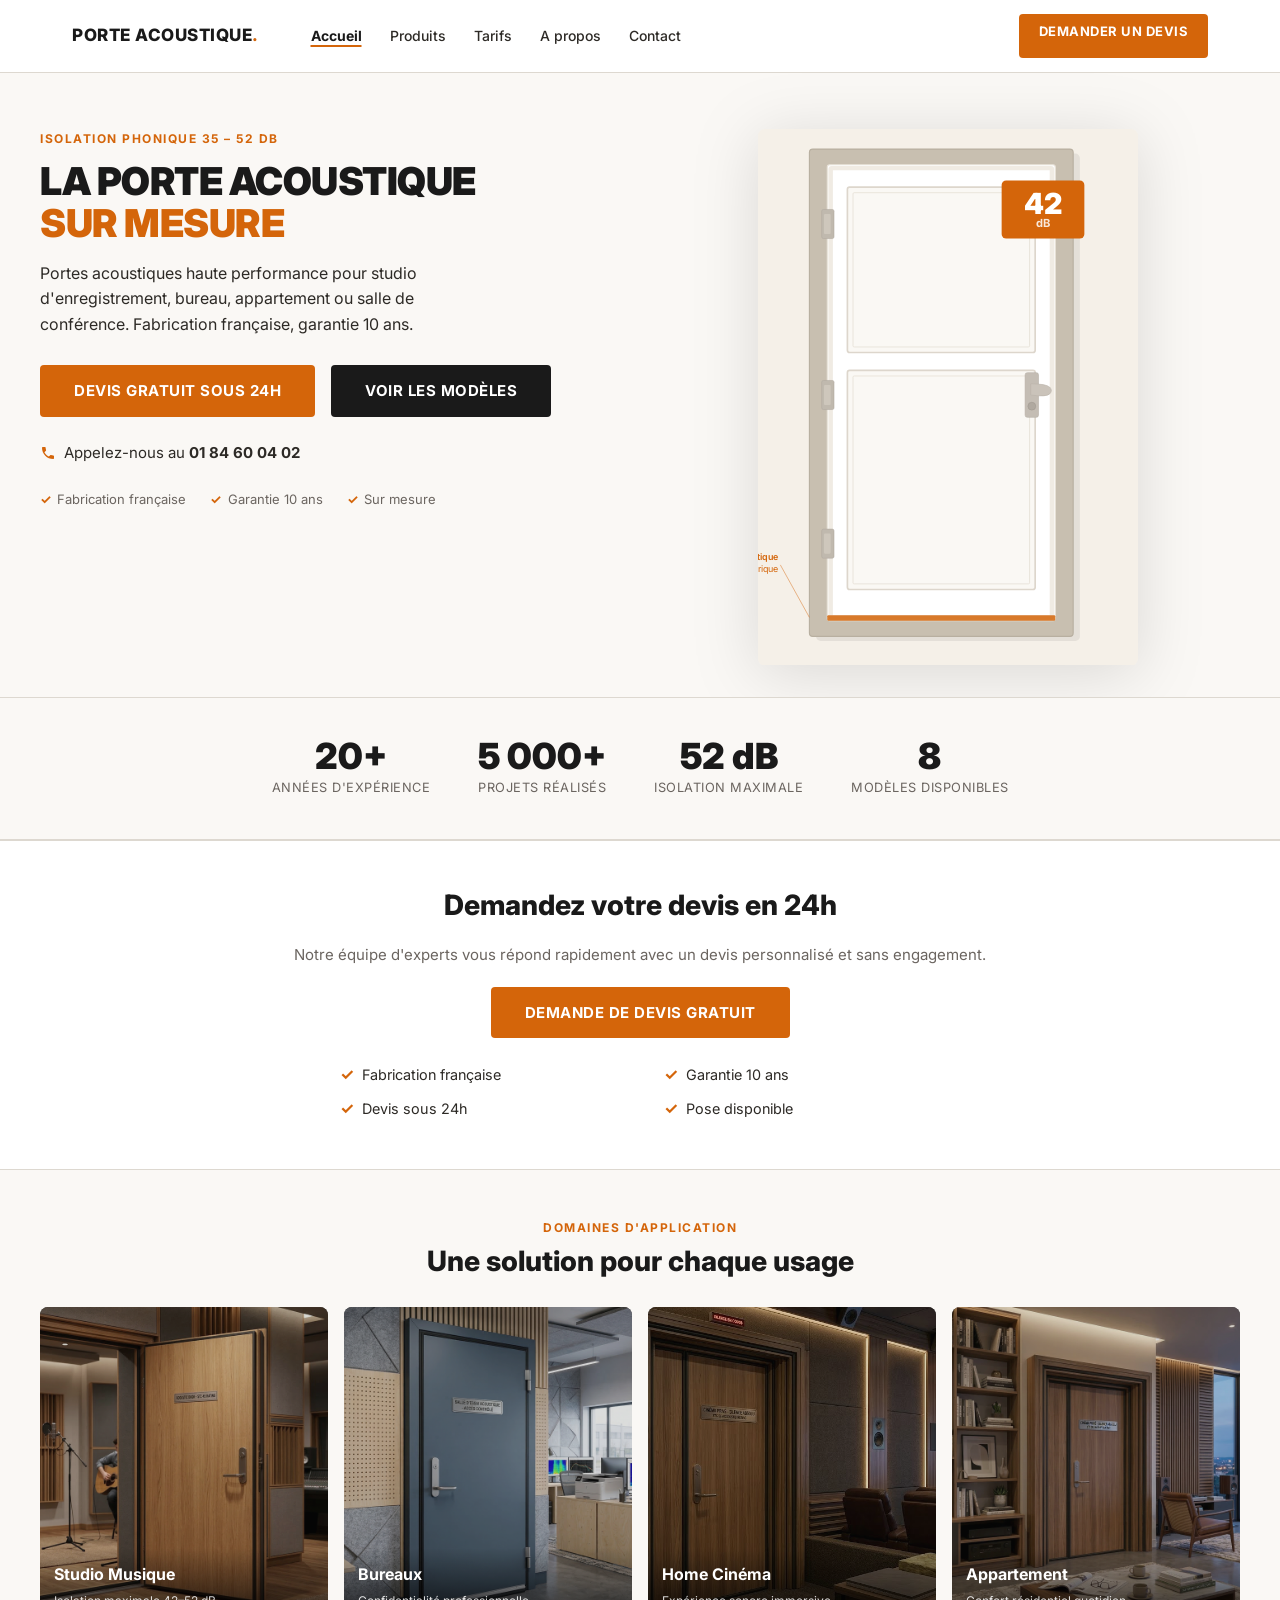
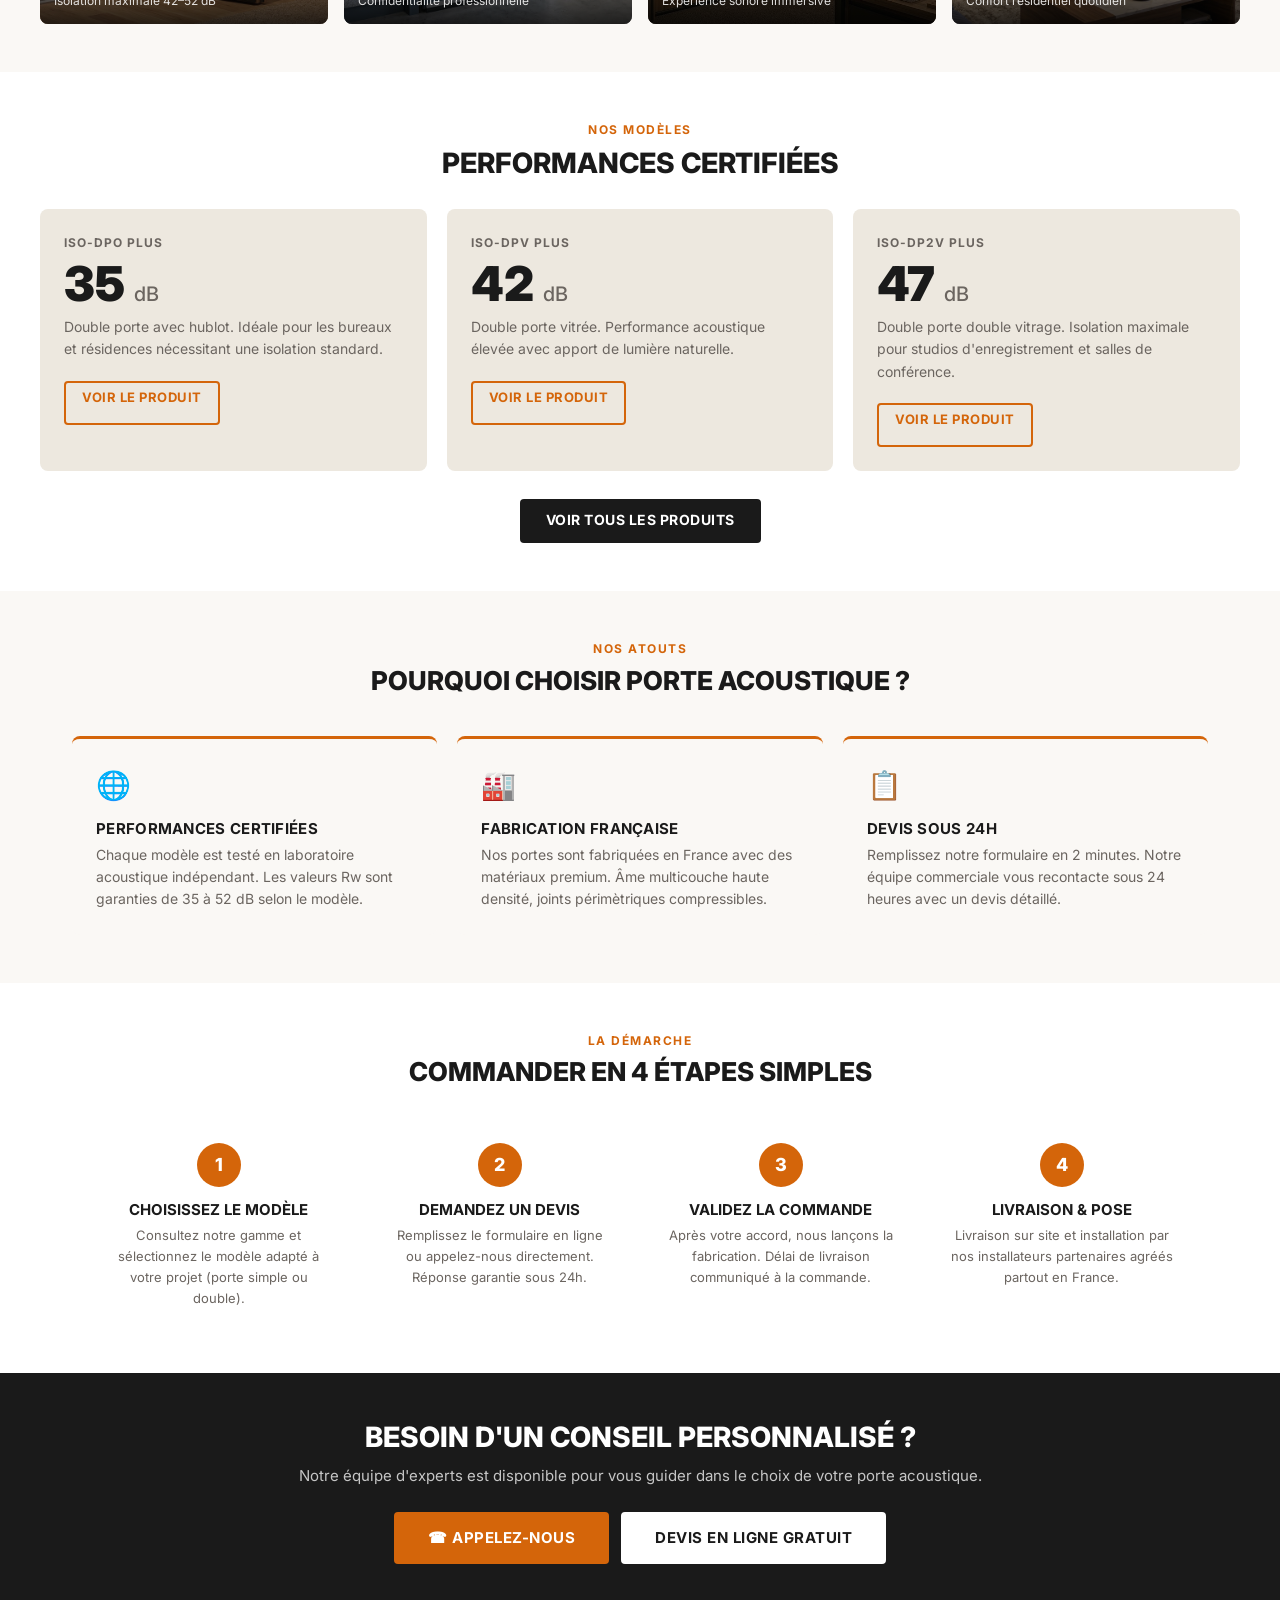
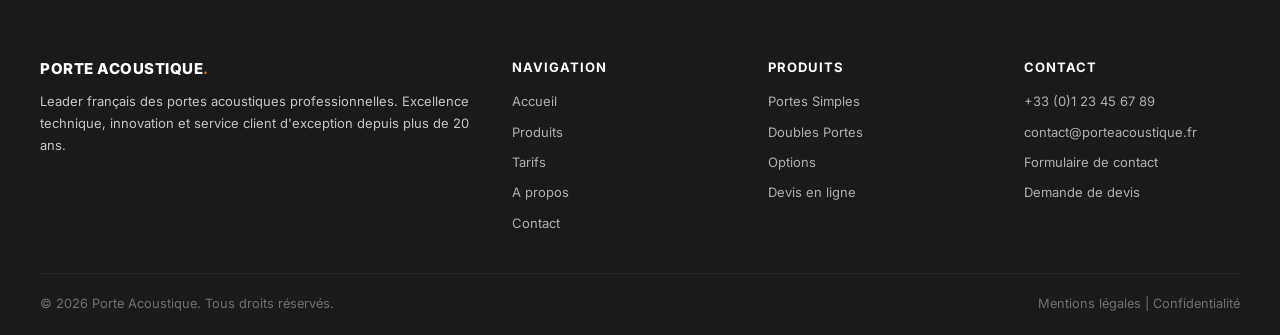
==== commit 92eaaebd: "Add files via upload" ====
--- a/index.html
+++ b/index.html
@@ -5,28 +5,22 @@
     <meta name="viewport" content="width=device-width, initial-scale=1.0">
     <title>Porte Acoustique | Portes Acoustiques Professionnelles</title>
     <meta name="description" content="Leader français des portes acoustiques professionnelles. Isolation phonique jusqu'à 52 dB. Devis gratuit sous 24h.">
+    <meta name="theme-color" content="#d4650a">
+    <meta property="og:title" content="Porte Acoustique — Portes Acoustiques Professionnelles">
+    <meta property="og:description" content="Isolation phonique de 35 à 52 dB. Fabrication française, garantie 10 ans. Devis gratuit sous 24h.">
+    <meta property="og:type" content="website">
+    <meta property="og:url" content="https://porteacoustique.fr">
     <link rel="preconnect" href="https://fonts.googleapis.com">
     <link rel="preconnect" href="https://fonts.gstatic.com" crossorigin>
-    <link href="https://fonts.googleapis.com/css2?family=Inter:wght@400;500;600;700;800&display=swap" rel="stylesheet">
+    <link href="https://fonts.googleapis.com/css2?family=Inter:wght@400;500;600;700;800;900&display=swap" rel="stylesheet">
     <link rel="stylesheet" href="css/style.css">
 </head>
 <body>
 
-<!-- Barre du haut -->
-<div class="top-bar">
-    <div class="top-bar-inner">
-        <div class="top-bar-left">
-            <span class="top-bar-item">&#9742; <a href="tel:+33123456789">+33 (0)1 23 45 67 89</a></span>
-            <span class="top-bar-item">&#9993; <a href="mailto:contact@porteacoustique.fr">contact@porteacoustique.fr</a></span>
-        </div>
-        <span class="top-bar-item">Lun&ndash;Ven : 9h00 &mdash; 18h00</span>
-    </div>
-</div>
-
 <!-- Navigation -->
 <nav class="navbar">
     <div class="nav-inner">
-        <a href="index.html" class="logo">PORTE ACOUSTIQUE<span class="logo-dot">.</span></a>
+        <a href="index.html" class="logo">PORTE ACOUSTIQUE<span style="color:var(--orange)">.</span></a>
         <ul class="nav-links" id="navLinks">
             <li><a href="index.html" class="active">Accueil</a></li>
             <li><a href="produits.html">Produits</a></li>
@@ -36,7 +30,7 @@
             <li class="nav-mobile-devis"><a href="devis.html">Devis gratuit &rarr;</a></li>
         </ul>
         <a href="devis.html" class="btn btn-nav-devis">Demander un Devis</a>
-        <button class="mobile-toggle" id="mobileToggle" aria-label="Menu">
+        <button class="mobile-toggle" id="mobileToggle" aria-label="Menu" aria-expanded="false" aria-controls="navLinks">
             <span></span><span></span><span></span>
         </button>
     </div>
@@ -45,18 +39,77 @@
 <!-- Hero -->
 <section class="home-hero">
     <div class="home-hero-inner">
-        <h1>Portes Acoustiques<br>Professionnelles</h1>
-        <p>Isolation phonique de 35 à 52 dB pour vos studios, bureaux, cabinets médicaux et résidences. Fabrication française, garantie 10 ans.</p>
-        <div class="hero-pills">
-            <span class="hero-pill">Fabrication française</span>
-            <span class="hero-pill">Garantie 10 ans</span>
-            <span class="hero-pill">Devis sous 24h</span>
-            <span class="hero-pill">Pose disponible</span>
-        </div>
-        <div class="btn-group">
-            <a href="tarifs.html" class="btn btn-accent btn-lg">Voir les tarifs</a>
-            <a href="devis.html" class="btn btn-white btn-lg">Demander un devis gratuit</a>
-        </div>
+
+        <!-- LEFT: texte + CTA -->
+        <div class="hero-text">
+            <div class="section-label" style="margin-bottom:0.75rem;">Isolation phonique 35 – 52 dB</div>
+            <h1>La Porte Acoustique<br><span>Sur Mesure</span></h1>
+            <p class="hero-subtitle">Portes acoustiques haute performance pour studio d'enregistrement, bureau, appartement ou salle de conf&eacute;rence. Fabrication fran&ccedil;aise, garantie 10 ans.</p>
+            <div style="display:flex;gap:1rem;flex-wrap:wrap;margin-top:1.75rem;">
+                <a href="devis.html" class="btn btn-orange btn-lg">Devis gratuit sous 24h</a>
+                <a href="produits.html" class="btn btn-primary btn-lg">Voir les mod&egrave;les</a>
+            </div>
+            <div class="hero-phone" style="margin-top:1.5rem;">
+                <svg viewBox="0 0 24 24" xmlns="http://www.w3.org/2000/svg"><path d="M6.6 10.8c1.4 2.8 3.8 5.1 6.6 6.6l2.2-2.2c.3-.3.7-.4 1-.2 1.1.4 2.3.6 3.6.6.6 0 1 .4 1 1V20c0 .6-.4 1-1 1-9.4 0-17-7.6-17-17 0-.6.4-1 1-1h3.5c.6 0 1 .4 1 1 0 1.3.2 2.5.6 3.6.1.3 0 .7-.2 1L6.6 10.8z"/></svg>
+                <span>Appelez-nous au <strong>01 84 60 04 02</strong></span>
+            </div>
+            <div style="display:flex;gap:1.5rem;flex-wrap:wrap;margin-top:1.5rem;">
+                <div style="font-size:0.8125rem;color:var(--text-light);display:flex;align-items:center;gap:0.4rem;">
+                    <span style="color:var(--orange);font-weight:700;">&#10003;</span> Fabrication fran&ccedil;aise
+                </div>
+                <div style="font-size:0.8125rem;color:var(--text-light);display:flex;align-items:center;gap:0.4rem;">
+                    <span style="color:var(--orange);font-weight:700;">&#10003;</span> Garantie 10 ans
+                </div>
+                <div style="font-size:0.8125rem;color:var(--text-light);display:flex;align-items:center;gap:0.4rem;">
+                    <span style="color:var(--orange);font-weight:700;">&#10003;</span> Sur mesure
+                </div>
+            </div>
+        </div>
+
+        <!-- RIGHT: illustration SVG porte -->
+        <div class="hero-door-wrap" style="align-items:center;justify-content:center;">
+            <svg viewBox="0 0 340 480" fill="none" xmlns="http://www.w3.org/2000/svg" style="width:100%;max-width:380px;height:auto;display:block;filter:drop-shadow(0 8px 32px rgba(0,0,0,0.13));">
+                <!-- Fond carte -->
+                <rect width="340" height="480" rx="6" fill="#f5f0e8"/>
+                <!-- Ombre portée porte -->
+                <rect x="52" y="22" width="236" height="436" rx="4" fill="rgba(0,0,0,0.07)"/>
+                <!-- Cadre dormant -->
+                <rect x="46" y="18" width="236" height="436" rx="3" fill="#c8bfb0" stroke="#b8afa0" stroke-width="1"/>
+                <!-- Ouverture / vantail -->
+                <rect x="62" y="32" width="204" height="408" fill="#ffffff" stroke="#e8e2d8" stroke-width="1" rx="2"/>
+                <!-- Biseaux du vantail -->
+                <rect x="65" y="35" width="198" height="402" fill="none" stroke="#f0ebe3" stroke-width="4" rx="1"/>
+                <!-- Panneau déco haut -->
+                <rect x="80" y="52" width="168" height="148" rx="2" fill="#faf8f4" stroke="#ddd6cc" stroke-width="1.5"/>
+                <rect x="85" y="57" width="158" height="138" rx="1" fill="none" stroke="#e8e2d8" stroke-width="0.8"/>
+                <!-- Panneau déco bas -->
+                <rect x="80" y="216" width="168" height="196" rx="2" fill="#faf8f4" stroke="#ddd6cc" stroke-width="1.5"/>
+                <rect x="85" y="221" width="158" height="186" rx="1" fill="none" stroke="#e8e2d8" stroke-width="0.8"/>
+                <!-- Paumelles (3) -->
+                <rect x="57" y="72" width="11" height="26" rx="1.5" fill="#c0b9ae" stroke="#b0a9a0" stroke-width="0.5"/>
+                <rect x="59" y="76" width="6" height="18" rx="1" fill="#cec7bc"/>
+                <rect x="57" y="225" width="11" height="26" rx="1.5" fill="#c0b9ae" stroke="#b0a9a0" stroke-width="0.5"/>
+                <rect x="59" y="229" width="6" height="18" rx="1" fill="#cec7bc"/>
+                <rect x="57" y="358" width="11" height="26" rx="1.5" fill="#c0b9ae" stroke="#b0a9a0" stroke-width="0.5"/>
+                <rect x="59" y="362" width="6" height="18" rx="1" fill="#cec7bc"/>
+                <!-- Poignée / rose -->
+                <rect x="239" y="218" width="12" height="40" rx="2" fill="#c4bdb4" stroke="#b4ada4" stroke-width="0.5"/>
+                <circle cx="245" cy="248" r="3.5" fill="#b0a9a0" stroke="#a09990" stroke-width="0.5"/>
+                <!-- Levier -->
+                <path d="M244 228 Q258 228 261 231 Q264 234 261 237 Q258 240 244 238 Z" fill="#cac3ba" stroke="#bab3aa" stroke-width="0.5"/>
+                <!-- Badge dB (orange) -->
+                <rect x="218" y="46" width="74" height="52" rx="4" fill="#d4650a"/>
+                <text x="255" y="76" text-anchor="middle" font-size="26" font-weight="900" fill="white" font-family="Inter,Arial,sans-serif">42</text>
+                <text x="255" y="88" text-anchor="middle" font-size="10" font-weight="700" fill="rgba(255,255,255,0.85)" font-family="Inter,Arial,sans-serif">dB</text>
+                <!-- Joint acoustique bas (orange) -->
+                <rect x="62" y="435" width="204" height="5" rx="1" fill="#d4650a" opacity="0.85"/>
+                <!-- Label joint -->
+                <line x1="46" y1="437" x2="20" y2="390" stroke="#d4650a" stroke-width="0.8" opacity="0.5"/>
+                <text x="18" y="386" text-anchor="end" font-size="8" fill="#d4650a" font-family="Inter,Arial,sans-serif" font-weight="600">Joint acoustique</text>
+                <text x="18" y="396" text-anchor="end" font-size="8" fill="#d4650a" font-family="Inter,Arial,sans-serif">p&eacute;riph&eacute;rique</text>
+            </svg>
+        </div>
+
     </div>
 </section>
 
@@ -68,89 +121,90 @@
     <div class="stat-item"><div class="stat-num">8</div><div class="stat-lbl">Modèles disponibles</div></div>
 </div>
 
-<!-- Produits -->
-<section class="section">
-    <div class="container">
-        <div class="section-header">
-            <div class="section-label">Notre gamme</div>
-            <h2 class="section-title">Portes Simples &amp; Doubles Portes</h2>
-            <p class="section-desc">Quatre modèles de portes simples et quatre modèles de doubles portes pour répondre à tous les besoins d'isolation phonique.</p>
-        </div>
-        <div class="products-grid">
-            <div class="product-card">
-                <div class="product-card-img">
-                    <img src="images_agenererplustard/IMG_6274-e1475179363732.jpg" alt="ISO-PS Plus">
-                    <span class="product-badge">Pleine</span>
-                </div>
-                <div class="product-card-body">
-                    <div class="product-name">ISO-PS Plus</div>
-                    <div class="product-type">Porte simple pleine</div>
-                    <div class="product-from">À partir de 1 186 &euro; HT</div>
-                    <div class="product-card-actions">
-                        <a href="produit-iso-ps-plus.html" class="btn btn-secondary btn-sm">Voir</a>
-                        <a href="tarifs.html#portes-simples" class="btn btn-primary btn-sm">Tarifs</a>
-                    </div>
-                </div>
-            </div>
-            <div class="product-card">
-                <div class="product-card-img">
-                    <img src="images_agenererplustard/IMG_6256-scaled.jpg" alt="ISO-PV Plus">
-                    <span class="product-badge">Vitrée</span>
-                </div>
-                <div class="product-card-body">
-                    <div class="product-name">ISO-PV Plus</div>
-                    <div class="product-type">Porte simple vitrée</div>
-                    <div class="product-from">À partir de 1 576 &euro; HT</div>
-                    <div class="product-card-actions">
-                        <a href="produit-iso-pv-plus.html" class="btn btn-secondary btn-sm">Voir</a>
-                        <a href="tarifs.html#portes-simples" class="btn btn-primary btn-sm">Tarifs</a>
-                    </div>
-                </div>
-            </div>
-            <div class="product-card">
-                <div class="product-card-img">
-                    <svg width="80" height="130" viewBox="0 0 36 60" style="margin:auto;display:block;">
-                        <rect x="1" y="1" width="34" height="58" rx="1" fill="#d4700a" stroke="#a35508" stroke-width="1"/>
-                        <rect x="5" y="8" width="11" height="28" rx="1" fill="#b8d4e8" stroke="#a35508" stroke-width="0.5"/>
-                        <rect x="20" y="8" width="11" height="28" rx="1" fill="#b8d4e8" stroke="#a35508" stroke-width="0.5"/>
-                        <circle cx="28" cy="46" r="2.5" fill="#8b4508"/>
-                    </svg>
-                    <span class="product-badge">Dbl. vitrage</span>
-                </div>
-                <div class="product-card-body">
-                    <div class="product-name">ISO-P2V Plus</div>
-                    <div class="product-type">Porte simple double vitrage</div>
-                    <div class="product-from">À partir de 1 598 &euro; HT</div>
-                    <div class="product-card-actions">
-                        <a href="produit-iso-p2v-plus.html" class="btn btn-secondary btn-sm">Voir</a>
-                        <a href="tarifs.html#portes-simples" class="btn btn-primary btn-sm">Tarifs</a>
-                    </div>
-                </div>
-            </div>
-            <div class="product-card">
-                <div class="product-card-img">
-                    <img src="images_agenererplustard/IMG_6250-scaled.jpg" alt="ISO-PO Plus">
-                    <span class="product-badge">Hublot</span>
-                </div>
-                <div class="product-card-body">
-                    <div class="product-name">ISO-PO Plus</div>
-                    <div class="product-type">Porte simple avec hublot</div>
-                    <div class="product-from">À partir de 1 579 &euro; HT</div>
-                    <div class="product-card-actions">
-                        <a href="produit-iso-po-plus.html" class="btn btn-secondary btn-sm">Voir</a>
-                        <a href="tarifs.html#portes-simples" class="btn btn-primary btn-sm">Tarifs</a>
-                    </div>
-                </div>
+<!-- CTA Strip -->
+<div class="cta-strip">
+    <h2>Demandez votre devis en 24h</h2>
+    <p style="color:var(--text-light);font-size:0.9375rem;">Notre équipe d'experts vous répond rapidement avec un devis personnalisé et sans engagement.</p>
+    <a href="devis.html" class="btn btn-orange btn-lg" style="margin-top:1.25rem;">Demande de devis gratuit</a>
+    <div class="cta-features">
+        <div class="cta-feature">Fabrication française</div>
+        <div class="cta-feature">Garantie 10 ans</div>
+        <div class="cta-feature">Devis sous 24h</div>
+        <div class="cta-feature">Pose disponible</div>
+    </div>
+</div>
+
+<!-- Applications -->
+<div class="applications-section">
+    <div style="max-width:1200px;margin:0 auto;">
+        <div class="section-label" style="text-align:center;margin-bottom:0.5rem;">Domaines d'application</div>
+        <h2>Une solution pour chaque usage</h2>
+        <div class="apps-grid">
+            <div class="app-card">
+                <img src="img/studio.png" alt="Studio Musique">
+                <div class="app-card-body">
+                    <div class="app-card-title">Studio Musique</div>
+                    <div class="app-card-desc">Isolation maximale 42–52 dB</div>
+                </div>
+            </div>
+            <div class="app-card">
+                <img src="img/Bureaux.png" alt="Bureaux">
+                <div class="app-card-body">
+                    <div class="app-card-title">Bureaux</div>
+                    <div class="app-card-desc">Confidentialité professionnelle</div>
+                </div>
+            </div>
+            <div class="app-card">
+                <img src="img/Home_cinema.jpg" alt="Home Cinéma">
+                <div class="app-card-body">
+                    <div class="app-card-title">Home Cinéma</div>
+                    <div class="app-card-desc">Expérience sonore immersive</div>
+                </div>
+            </div>
+            <div class="app-card">
+                <img src="img/Appartement.png" alt="Appartement">
+                <div class="app-card-body">
+                    <div class="app-card-title">Appartement</div>
+                    <div class="app-card-desc">Confort résidentiel quotidien</div>
+                </div>
+            </div>
+        </div>
+    </div>
+</div>
+
+<!-- Modèles dB -->
+<div class="models-section">
+    <div style="max-width:1200px;margin:0 auto;">
+        <div class="section-label" style="text-align:center;margin-bottom:0.5rem;">Nos modèles</div>
+        <h2 style="text-align:center;font-size:1.75rem;font-weight:800;margin-bottom:1.75rem;text-transform:uppercase;">Performances certifiées</h2>
+        <div class="models-grid">
+            <div class="model-card">
+                <div class="model-ref">ISO-DPO Plus</div>
+                <div class="model-db">35 <span>dB</span></div>
+                <p style="font-size:0.875rem;color:var(--text-light);">Double porte avec hublot. Idéale pour les bureaux et résidences nécessitant une isolation standard.</p>
+                <a href="produit-iso-dpo-plus.html" class="btn btn-outline-orange btn-sm">Voir le produit</a>
+            </div>
+            <div class="model-card">
+                <div class="model-ref">ISO-DPV Plus</div>
+                <div class="model-db">42 <span>dB</span></div>
+                <p style="font-size:0.875rem;color:var(--text-light);">Double porte vitrée. Performance acoustique élevée avec apport de lumière naturelle.</p>
+                <a href="produit-iso-dpv-plus.html" class="btn btn-outline-orange btn-sm">Voir le produit</a>
+            </div>
+            <div class="model-card">
+                <div class="model-ref">ISO-DP2V Plus</div>
+                <div class="model-db">47 <span>dB</span></div>
+                <p style="font-size:0.875rem;color:var(--text-light);">Double porte double vitrage. Isolation maximale pour studios d'enregistrement et salles de conférence.</p>
+                <a href="produit-iso-dp2v-plus.html" class="btn btn-outline-orange btn-sm">Voir le produit</a>
             </div>
         </div>
         <div style="text-align:center;margin-top:1.75rem;">
             <a href="produits.html" class="btn btn-primary">Voir tous les produits</a>
         </div>
     </div>
-</section>
+</div>
 
 <!-- Pourquoi nous -->
-<section class="section bg-light">
+<section class="section bg-warm">
     <div class="container">
         <div class="section-header">
             <div class="section-label">Nos atouts</div>
@@ -222,7 +276,7 @@
 <footer>
     <div class="footer-grid">
         <div class="footer-brand">
-            <h3>PORTE ACOUSTIQUE<span style="color:var(--accent)">.</span></h3>
+            <h3>PORTE ACOUSTIQUE<span style="color:var(--orange)">.</span></h3>
             <p>Leader français des portes acoustiques professionnelles. Excellence technique, innovation et service client d'exception depuis plus de 20 ans.</p>
         </div>
         <div>
@@ -233,7 +287,6 @@
                 <li><a href="tarifs.html">Tarifs</a></li>
                 <li><a href="a-propos.html">A propos</a></li>
                 <li><a href="contact.html">Contact</a></li>
-            <li class="nav-mobile-devis"><a href="devis.html">Devis gratuit &rarr;</a></li>
             </ul>
         </div>
         <div>
--- a/css/style.css
+++ b/css/style.css
@@ -1,82 +1,71 @@
 /* ============================================================
-   PORTE ACOUSTIQUE — Feuille de style principale
-   Design propre et professionnel
-   ============================================================ */
-
+   PORTE ACOUSTIQUE — Feuille de style
+   Design : fond crème / orange / noir — basé sur l'exemple
+   ============================================================ */
+
+html { scroll-behavior: smooth; }
 *, *::before, *::after { box-sizing: border-box; margin: 0; padding: 0; }
 
 :root {
-    --primary:      #1a3c6e;   /* Bleu fonce nav/header/footer */
-    --accent:       #e07820;   /* Orange accent */
-    --price-color:  #1558a8;   /* Bleu prix (comme exemple) */
-    --light-bg:     #f2f2f2;   /* Fond gris clair */
-    --white:        #ffffff;
-    --text:         #2d2d2d;
-    --text-light:   #666666;
-    --border:       #cccccc;
-    --table-hdr:    #2d2d2d;   /* En-tete tableau sombre (comme exemple) */
+    --orange:       #d4650a;
+    --orange-h:     #b85a09;
+    --orange-glow:  rgba(212,101,10,0.28);
+    --dark:         #1a1a1a;
+    --text:         #2d2a26;
+    --text-light:   #6b6560;
+    --bg:           #ffffff;
+    --bg-warm:      #faf8f5;
+    --bg-card:      #ede8df;
+    --border:       #ddd8d0;
     --radius:       4px;
-    --shadow:       0 2px 8px rgba(0,0,0,0.1);
-}
-
-body {
-    font-family: 'Inter', Arial, sans-serif;
-    color: var(--text);
-    background: var(--white);
-    line-height: 1.6;
-    font-size: 15px;
-}
-
+    --radius-lg:    8px;
+    --shadow:       0 2px 16px rgba(0,0,0,0.09);
+    --shadow-hover: 0 8px 28px rgba(0,0,0,0.14);
+    --transition:   0.2s ease;
+}
+
+/* Focus accessible */
+:focus-visible {
+    outline: 2px solid var(--orange);
+    outline-offset: 3px;
+    border-radius: var(--radius);
+}
+
+body { font-family: 'Inter', Arial, sans-serif; color: var(--text); background: var(--bg); line-height: 1.6; font-size: 15px; }
 a { text-decoration: none; color: inherit; }
 img { max-width: 100%; height: auto; display: block; }
-h1, h2, h3, h4 { line-height: 1.25; color: var(--primary); }
-
-/* ---- Barre du haut ---- */
-.top-bar {
-    background: var(--primary);
-    color: rgba(255,255,255,0.9);
-    font-size: 0.8125rem;
-    padding: 0.45rem 0;
-}
-.top-bar-inner {
-    max-width: 1200px;
-    margin: 0 auto;
-    padding: 0 1.5rem;
-    display: flex;
-    justify-content: space-between;
-    align-items: center;
-    gap: 1rem;
-    flex-wrap: wrap;
-}
-.top-bar-left { display: flex; gap: 1.5rem; }
-.top-bar-item { display: flex; align-items: center; gap: 0.4rem; }
-.top-bar-item a { color: inherit; }
-
-/* ---- Navigation ---- */
+h1,h2,h3,h4 { line-height: 1.2; color: var(--dark); }
+
+/* ============================================================
+   NAVIGATION
+   ============================================================ */
 .navbar {
-    background: var(--white);
-    border-bottom: 3px solid var(--primary);
+    background: rgba(255,255,255,0.97);
+    backdrop-filter: blur(10px);
+    -webkit-backdrop-filter: blur(10px);
+    border-bottom: 1px solid var(--border);
     position: sticky;
     top: 0;
     z-index: 200;
-    box-shadow: var(--shadow);
-}
+    transition: box-shadow var(--transition);
+}
+.navbar.scrolled { box-shadow: 0 2px 20px rgba(0,0,0,0.08); }
 .nav-inner {
     max-width: 1200px;
     margin: 0 auto;
-    padding: 0.7rem 1.5rem;
+    padding: 0.875rem 2rem;
     display: flex;
     align-items: center;
-    gap: 2rem;
+    gap: 2.5rem;
 }
 .logo {
-    font-size: 1.25rem;
+    font-size: 1.0625rem;
     font-weight: 800;
-    color: var(--primary);
+    color: var(--dark);
+    letter-spacing: 0.5px;
     white-space: nowrap;
-    letter-spacing: -0.5px;
-}
-.logo-dot { color: var(--accent); }
+    text-transform: uppercase;
+}
 .nav-links {
     list-style: none;
     display: flex;
@@ -85,759 +74,939 @@
 }
 .nav-links a {
     display: block;
-    padding: 0.35rem 0.8rem;
+    padding: 0.3rem 0.75rem;
     font-size: 0.875rem;
     font-weight: 500;
     color: var(--text);
+    transition: color 0.15s;
+}
+.nav-links a:hover { color: var(--orange); }
+.nav-links a.active {
+    color: var(--dark);
+    font-weight: 700;
+    text-decoration: underline;
+    text-decoration-color: var(--orange);
+    text-underline-offset: 4px;
+    text-decoration-thickness: 2px;
+}
+.nav-cta {
+    margin-left: auto;
+    display: flex;
+    align-items: center;
+    gap: 1rem;
+}
+.nav-search { font-size: 1.125rem; color: var(--text-light); cursor: pointer; }
+.mobile-toggle { display: none; background: none; border: none; cursor: pointer; padding: 0.4rem; }
+.mobile-toggle span { display: block; width: 22px; height: 2px; background: var(--dark); margin: 5px 0; }
+.nav-mobile-devis { display: none; }
+
+/* ============================================================
+   BOUTONS
+   ============================================================ */
+.btn {
+    display: inline-block;
+    padding: 0.65rem 1.5rem;
     border-radius: var(--radius);
-    transition: background 0.15s, color 0.15s;
-}
-.nav-links a:hover { background: var(--light-bg); color: var(--primary); }
-.nav-links a.active { color: var(--primary); font-weight: 700; border-bottom: 2px solid var(--accent); }
-/* Lien devis dans la liste — masqué sur desktop, visible sur mobile */
-.nav-mobile-devis { display: none; }
-
-.btn-nav-devis {
-    background: var(--primary);
-    color: var(--white) !important;
-    padding: 0.45rem 1.1rem;
-    border-radius: var(--radius);
-    font-size: 0.8125rem;
-    font-weight: 600;
-    white-space: nowrap;
-    margin-left: auto;
-}
-.btn-nav-devis:hover { background: var(--accent) !important; }
-
-.mobile-toggle {
-    display: none;
-    background: none;
-    border: none;
+    font-size: 0.875rem;
+    font-weight: 700;
+    letter-spacing: 0.5px;
+    text-transform: uppercase;
     cursor: pointer;
-    padding: 0.4rem;
-    margin-left: auto;
-}
-.mobile-toggle span {
-    display: block;
-    width: 22px;
-    height: 2px;
-    background: var(--text);
-    margin: 5px 0;
-    transition: 0.2s;
-}
-
-/* ---- Hero page ---- */
-.page-hero {
-    background: var(--light-bg);
-    padding: 2.25rem 1.5rem;
-    border-bottom: 1px solid var(--border);
+    border: 2px solid transparent;
+    transition: background var(--transition), color var(--transition), border-color var(--transition), transform var(--transition), box-shadow var(--transition);
     text-align: center;
-}
-.breadcrumb {
-    font-size: 0.8125rem;
-    color: var(--text-light);
-    margin-bottom: 0.625rem;
-}
-.breadcrumb a { color: var(--primary); }
-.breadcrumb a:hover { text-decoration: underline; }
-.breadcrumb span.sep { margin: 0 0.4rem; }
-.page-hero h1 { font-size: 1.875rem; font-weight: 800; margin-bottom: 0.5rem; }
-.page-hero p { color: var(--text-light); max-width: 600px; margin: 0 auto; }
-
-/* ---- Hero accueil ---- */
+    min-height: 44px;
+    line-height: 1.3;
+}
+.btn-orange { background: var(--orange); color: #fff; }
+.btn-orange:hover { background: var(--orange-h); transform: translateY(-1px); box-shadow: 0 4px 14px var(--orange-glow); }
+.btn-outline { background: transparent; color: var(--dark); border-color: var(--dark); }
+.btn-outline:hover { background: var(--dark); color: #fff; transform: translateY(-1px); }
+.btn-outline-orange { background: transparent; color: var(--orange); border-color: var(--orange); }
+.btn-outline-orange:hover { background: var(--orange); color: #fff; transform: translateY(-1px); }
+.btn-lg { padding: 0.875rem 2rem; font-size: 0.9375rem; }
+.btn-sm { padding: 0.4rem 1rem; font-size: 0.8125rem; }
+.btn-full { width: 100%; }
+.btn-group { display: flex; gap: 0.75rem; flex-wrap: wrap; }
+
+/* ---- Ancien alias (compatibilité pages existantes) ---- */
+.btn-primary { background: var(--dark); color: #fff; }
+.btn-primary:hover { background: #333; transform: translateY(-1px); }
+.btn-secondary { background: #fff; color: var(--dark); border: 1px solid var(--border); }
+.btn-secondary:hover { background: var(--bg-warm); transform: translateY(-1px); }
+.btn-accent { background: var(--orange); color: #fff; }
+.btn-accent:hover { background: var(--orange-h); transform: translateY(-1px); box-shadow: 0 4px 14px var(--orange-glow); }
+.btn-nav-devis { background: var(--orange); color: #fff; padding: 0.45rem 1.1rem; border-radius: var(--radius); font-size: 0.8125rem; font-weight: 700; text-transform: uppercase; letter-spacing: 0.5px; transition: background var(--transition), transform var(--transition); }
+.btn-nav-devis:hover { background: var(--orange-h); transform: translateY(-1px); }
+.btn-white { background: #fff; color: var(--dark); border: 2px solid #fff; }
+.btn-white:hover { background: var(--bg-warm); transform: translateY(-1px); }
+
+/* ============================================================
+   HERO ACCUEIL
+   ============================================================ */
 .home-hero {
-    background: var(--primary);
-    color: var(--white);
-    padding: 4.5rem 1.5rem;
+    background: var(--bg-warm);
+    padding: 3.5rem 2rem 2rem;
+    overflow: hidden;
 }
 .home-hero-inner {
     max-width: 1200px;
     margin: 0 auto;
-}
-.home-hero h1 { color: var(--white); font-size: 2.5rem; margin-bottom: 1rem; }
-.home-hero p { font-size: 1.0625rem; opacity: 0.85; margin-bottom: 2rem; max-width: 560px; }
-.hero-pills { display: flex; flex-wrap: wrap; gap: 0.5rem; margin-bottom: 2rem; }
-.hero-pill {
-    background: rgba(255,255,255,0.15);
-    border: 1px solid rgba(255,255,255,0.3);
-    color: var(--white);
+    display: grid;
+    grid-template-columns: 1fr 1fr;
+    gap: 2rem;
+    align-items: flex-start;
+}
+.hero-text h1 {
+    font-size: 2.4rem;
+    font-weight: 900;
+    color: var(--dark);
+    line-height: 1.1;
+    margin-bottom: 1rem;
+    text-transform: uppercase;
+    letter-spacing: -0.5px;
+}
+.hero-text h1 span { color: var(--orange); }
+.hero-subtitle { font-size: 1rem; color: var(--text); margin-bottom: 0; max-width: 400px; }
+.hero-phone {
+    display: flex;
+    align-items: center;
+    gap: 0.5rem;
+    font-size: 0.9375rem;
+    color: var(--text);
+    margin-top: 1.25rem;
+}
+.hero-phone svg { width: 16px; height: 16px; fill: var(--orange); flex-shrink: 0; }
+/* Schéma de coupe */
+.hero-crosssection {
+    display: flex;
+    align-items: center;
+    gap: 1rem;
+    margin-top: 1.75rem;
+    padding: 0.875rem 1rem;
+    background: rgba(255,255,255,0.6);
+    border: 1px solid var(--border);
+    border-radius: var(--radius);
+    max-width: 340px;
+}
+.hero-crosssection-label { font-size: 0.8rem; color: var(--text); line-height: 1.4; }
+.hero-crosssection-label strong { font-weight: 700; color: var(--dark); display: block; margin-bottom: 0.1rem; }
+/* Dimensions */
+.hero-dims {
+    margin-top: 1rem;
+    border: 1px solid var(--border);
+    border-radius: var(--radius);
+    background: var(--bg);
+    padding: 0.75rem 1rem;
+    display: inline-block;
+    max-width: 340px;
+    width: 100%;
+}
+.hero-dims-title {
+    display: flex;
+    align-items: center;
+    gap: 0.5rem;
     font-size: 0.8125rem;
-    padding: 0.25rem 0.75rem;
-    border-radius: 20px;
-}
-
-/* ---- Conteneur general ---- */
-.container {
+    font-weight: 700;
+    margin-bottom: 0.5rem;
+    color: var(--dark);
+}
+.hero-dims-title svg { color: var(--orange); flex-shrink: 0; }
+.hero-dims-row { font-size: 0.8rem; color: var(--text-light); line-height: 1.8; }
+/* Disclaimer */
+.hero-disclaimer { max-width: 1200px; margin: 0.75rem auto 0; padding: 0 2rem; font-size: 0.75rem; color: var(--text-light); font-style: italic; }
+
+/* ---- Colonne porte (droite) ---- */
+.hero-door-wrap {
+    position: relative;
+    display: flex;
+    flex-direction: column;
+}
+.hero-door-wrap.image-mode {
+    align-items: center;
+    justify-content: center;
+    max-width: 480px;
+    margin: 0 auto;
+}
+.hero-door-img {
+    display: block;
+    width: 100%;
+    height: auto;
+    border-radius: var(--radius-lg);
+    box-shadow: var(--shadow-hover);
+    object-fit: cover;
+}
+
+/* Overlays Cotes (Infographie) */
+.overlay-cote {
+    position: absolute;
+    color: var(--text-light);
+    font-size: 0.75rem;
+    pointer-events: none;
+    line-height: 1.2;
+}
+.cote-text {
+    background: rgba(255,255,255,0.85);
+    padding: 2px 6px;
+    border-radius: 4px;
+    font-weight: 600;
+    color: var(--text);
+    display: inline-block;
+}
+
+.cote-top {
+    top: -12px;
+    left: 20%;
+    right: 20%;
+    text-align: center;
+    z-index: 5;
+}
+.cote-line {
+    display: block;
+    width: 100%;
+    height: 6px;
+    border-top: 1px solid var(--text-light);
+    border-left: 1px solid var(--text-light);
+    border-right: 1px solid var(--text-light);
+    margin-bottom: 4px;
+}
+
+.cote-bottom {
+    bottom: -15px;
+    left: 15%;
+    right: 15%;
+    text-align: center;
+    z-index: 5;
+}
+.cote-line-bottom {
+    display: block;
+    width: 100%;
+    height: 6px;
+    border-bottom: 1px solid var(--text-light);
+    border-left: 1px solid var(--text-light);
+    border-right: 1px solid var(--text-light);
+    margin-top: 4px;
+}
+
+.cote-crosssection {
+    top: 42%;
+    left: -40px;
+    transform: translateY(-50%);
+    z-index: 5;
+    background: rgba(255,255,255,0.9);
+    padding: 0.5rem;
+    border: 1px solid var(--border);
+    border-radius: var(--radius);
+    max-width: 160px;
+    box-shadow: var(--shadow);
+}
+.crosssection-text {
+    font-size: 0.7rem;
+    margin-bottom: 0.4rem;
+    color: var(--dark);
+}
+.cote-line-horizontal-wrap {
+    display: flex;
+    align-items: center;
+    gap: 8px;
+}
+.cote-line-horizontal {
+    flex: 1;
+    height: 1px;
+    background: var(--text-light);
+    position: relative;
+}
+.cote-line-horizontal::after {
+    content: '';
+    position: absolute;
+    right: -2px;
+    top: -3px;
+    border-top: 3px solid transparent;
+    border-bottom: 3px solid transparent;
+    border-left: 4px solid var(--text-light);
+}
+.cote-text-inline {
+    font-size: 0.75rem;
+    font-weight: 600;
+    color: var(--text);
+}
+
+.overlay-dims {
+    position: absolute;
+    bottom: 25px;
+    left: -50px;
+    background: rgba(255,255,255,0.95);
+    z-index: 5;
+    box-shadow: var(--shadow);
+    padding: 0.75rem;
+}
+
+/* Badge 42 dB */
+.hero-db-badge {
+    position: absolute;
+    top: -15px;
+    right: -15px;
+    background: #fff;
+    border: 1px solid var(--border);
+    border-radius: var(--radius);
+    padding: 0.75rem 1rem;
+    text-align: center;
+    box-shadow: var(--shadow);
+    z-index: 6;
+}
+.hero-db-badge .db-val { font-size: 2rem; font-weight: 900; color: var(--dark); line-height: 1; }
+.hero-db-badge .db-val span { font-size: 1rem; font-weight: 700; color: var(--orange); }
+.hero-db-badge .db-label { font-size: 0.7rem; color: var(--text-light); line-height: 1.3; margin-top: 0.2rem; }
+
+/* Flèche isolation phonique */
+.hero-isolation-arrow {
+    position: absolute;
+    right: -25px;
+    top: 55%;
+    transform: translateY(-50%);
+    display: flex;
+    align-items: center;
+    gap: 0.35rem;
+    background: var(--orange);
+    color: #fff;
+    padding: 0.6rem 0.75rem;
+    border-radius: var(--radius);
+    z-index: 6;
+    box-shadow: var(--shadow);
+}
+.iso-chevrons { font-size: 0.85rem; letter-spacing: -2px; opacity: 0.9; }
+.iso-text { font-size: 0.65rem; font-weight: 700; line-height: 1.35; text-transform: uppercase; }
+.iso-text em { font-style: normal; font-weight: 400; opacity: 0.85; display: block; text-transform: none; }
+
+/* Checklist bas droite */
+.hero-checklist {
+    position: absolute;
+    bottom: 45px;
+    right: -30px;
+    background: rgba(255,255,255,0.9);
+    padding: 0.5rem 0.75rem;
+    border-radius: var(--radius);
+    border: 1px solid var(--border);
+    box-shadow: var(--shadow);
+    display: flex;
+    flex-direction: column;
+    gap: 0.35rem;
+    z-index: 6;
+}
+.hero-check-item { font-size: 0.75rem; font-weight: 600; color: var(--text); display: flex; align-items: center; gap: 0.5rem; }
+.hci-tick { color: var(--orange); font-weight: 800; font-size: 0.85rem; flex-shrink: 0; }
+
+/* ============================================================
+   BANDE CTA CENTRALE
+   ============================================================ */
+.cta-strip {
+    background: var(--bg);
+    padding: 3rem 2rem;
+    text-align: center;
+    border-top: 1px solid var(--border);
+    border-bottom: 1px solid var(--border);
+}
+.cta-strip h2 { font-size: 1.75rem; font-weight: 800; margin-bottom: 1.25rem; }
+.cta-features {
+    display: grid;
+    grid-template-columns: 1fr 1fr;
+    gap: 0.5rem 3rem;
+    max-width: 600px;
+    margin: 1.5rem auto 0;
+    text-align: left;
+}
+.cta-feature {
+    display: flex;
+    align-items: center;
+    gap: 0.5rem;
+    font-size: 0.9rem;
+    color: var(--text);
+}
+.cta-feature::before { content: "✓"; color: var(--orange); font-weight: 700; font-size: 1rem; flex-shrink: 0; }
+
+/* ============================================================
+   SECTION APPLICATIONS
+   ============================================================ */
+.applications-section {
+    padding: 3rem 2rem;
+    background: var(--bg-warm);
+}
+.applications-section h2 { font-size: 1.75rem; font-weight: 800; text-align: center; margin-bottom: 1.75rem; }
+.apps-grid {
     max-width: 1200px;
     margin: 0 auto;
-    padding: 0 1.5rem;
-}
-.section { padding: 3rem 1.5rem; }
-.section.bg-light { background: var(--light-bg); }
+    display: grid;
+    grid-template-columns: repeat(4, 1fr);
+    gap: 1rem;
+}
+.app-card {
+    border-radius: var(--radius-lg);
+    overflow: hidden;
+    position: relative;
+    aspect-ratio: 1/1.1;
+    background: #222;
+    transition: transform var(--transition), box-shadow var(--transition);
+}
+.app-card:hover { transform: translateY(-4px); box-shadow: var(--shadow-hover); }
+.app-card img { width: 100%; height: 100%; object-fit: cover; opacity: 0.85; transition: opacity 0.25s; }
+.app-card:hover img { opacity: 1; }
+.app-card-placeholder { width: 100%; height: 100%; background: linear-gradient(135deg, #2d2a26 0%, #1a1a1a 100%); display: flex; align-items: center; justify-content: center; font-size: 3rem; }
+.app-card-body {
+    position: absolute;
+    bottom: 0;
+    left: 0;
+    right: 0;
+    padding: 0.875rem;
+    background: linear-gradient(to top, rgba(0,0,0,0.75) 0%, transparent 100%);
+    color: #fff;
+}
+.app-card-title { font-size: 1rem; font-weight: 700; }
+.app-card-desc { font-size: 0.75rem; opacity: 0.85; margin-top: 0.2rem; }
+
+/* ============================================================
+   SECTION PRODUITS (modèles dB)
+   ============================================================ */
+.models-section {
+    padding: 3rem 2rem;
+    background: var(--bg);
+}
+.models-grid {
+    max-width: 1200px;
+    margin: 0 auto;
+    display: grid;
+    grid-template-columns: repeat(3, 1fr);
+    gap: 1.25rem;
+}
+.model-card {
+    background: var(--bg-card);
+    border-radius: var(--radius-lg);
+    padding: 1.5rem;
+    display: flex;
+    flex-direction: column;
+    gap: 0.5rem;
+    transition: box-shadow var(--transition), transform var(--transition);
+}
+.model-card:hover { box-shadow: var(--shadow); transform: translateY(-2px); }
+.model-ref { font-size: 0.75rem; font-weight: 700; text-transform: uppercase; letter-spacing: 1px; color: var(--text-light); }
+.model-db { font-size: 3rem; font-weight: 900; color: var(--dark); line-height: 1; }
+.model-db span { font-size: 1.25rem; font-weight: 500; color: var(--text-light); }
+.model-card .btn { margin-top: 0.75rem; width: fit-content; }
+
+/* ============================================================
+   HERO PAGES INTERNES
+   ============================================================ */
+.page-hero {
+    background: var(--bg-warm);
+    padding: 2.25rem 2rem;
+    border-bottom: 1px solid var(--border);
+}
+.page-hero-inner { max-width: 1200px; margin: 0 auto; }
+.breadcrumb { font-size: 0.8rem; color: var(--text-light); margin-bottom: 0.625rem; }
+.breadcrumb a { color: var(--orange); }
+.breadcrumb .sep { margin: 0 0.4rem; }
+.page-hero h1 { font-size: 1.875rem; font-weight: 800; text-transform: uppercase; }
+.page-hero p { color: var(--text-light); margin-top: 0.375rem; }
+
+/* ============================================================
+   CONTENEUR & SECTIONS
+   ============================================================ */
+.container { max-width: 1200px; margin: 0 auto; padding: 0 2rem; }
+.section { padding: 3rem 2rem; }
+.section.bg-warm { background: var(--bg-warm); }
+.section.bg-light { background: var(--bg-warm); }
 .section-header { text-align: center; margin-bottom: 2.5rem; }
-.section-label {
-    font-size: 0.8125rem;
-    font-weight: 700;
-    text-transform: uppercase;
-    letter-spacing: 1px;
-    color: var(--accent);
-    margin-bottom: 0.4rem;
-}
-.section-title { font-size: 1.625rem; font-weight: 800; }
+.section-label { font-size: 0.75rem; font-weight: 700; text-transform: uppercase; letter-spacing: 1.5px; color: var(--orange); margin-bottom: 0.4rem; }
+.section-title { font-size: 1.625rem; font-weight: 800; text-transform: uppercase; }
 .section-desc { color: var(--text-light); margin-top: 0.5rem; max-width: 600px; margin-left: auto; margin-right: auto; }
 
-/* ---- Boutons ---- */
-.btn {
-    display: inline-block;
-    padding: 0.55rem 1.3rem;
-    border-radius: var(--radius);
-    font-size: 0.875rem;
-    font-weight: 600;
-    cursor: pointer;
-    border: 2px solid transparent;
-    transition: background 0.15s, color 0.15s, border-color 0.15s;
-    text-align: center;
-}
-.btn-primary { background: var(--primary); color: var(--white); }
-.btn-primary:hover { background: #122a50; }
-.btn-secondary { background: var(--white); color: var(--primary); border-color: var(--primary); }
-.btn-secondary:hover { background: var(--light-bg); }
-.btn-accent { background: var(--accent); color: var(--white); }
-.btn-accent:hover { background: #c06818; }
-.btn-white { background: var(--white); color: var(--primary); }
-.btn-white:hover { background: var(--light-bg); }
-.btn-outline { background: transparent; color: var(--primary); border-color: var(--primary); }
-.btn-lg { padding: 0.75rem 2rem; font-size: 1rem; }
-.btn-sm { padding: 0.3rem 0.9rem; font-size: 0.8125rem; }
-.btn-group { display: flex; gap: 0.75rem; flex-wrap: wrap; }
-.btn-full { width: 100%; }
-
-/* ---- Tableau de tarifs (comme exemple) ---- */
-.pricing-wrap {
-    max-width: 1100px;
-    margin: 0 auto;
-    padding: 2.5rem 1.5rem;
-}
-.pricing-wrap + .pricing-wrap { border-top: 1px solid var(--border); }
-.pricing-title {
-    font-size: 1.25rem;
-    font-weight: 800;
-    color: var(--primary);
-    margin-bottom: 0.25rem;
-}
-.pricing-note {
-    font-size: 0.8125rem;
-    color: var(--text-light);
-    margin-bottom: 1.25rem;
-}
-
-.price-table {
-    width: 100%;
-    border-collapse: collapse;
-    font-size: 0.9375rem;
-}
-.price-table thead tr {
-    background: var(--table-hdr);
-}
-.price-table thead th {
-    padding: 1rem 1rem;
-    text-align: center;
-    color: rgba(255,255,255,0.85);
-    font-size: 0.9rem;
-    font-weight: 500;
-    border: 1px solid rgba(255,255,255,0.06);
-}
-.price-table thead th:first-child {
-    background: transparent;
-    width: 170px;
-}
-.price-table tbody tr:nth-child(odd) { background: #f0f0f0; }
-.price-table tbody tr:nth-child(even) { background: var(--white); }
-.price-table tbody td {
-    padding: 0.75rem 1rem;
-    border: 1px solid #e0e0e0;
-    vertical-align: middle;
-}
-/* Colonne produit */
-.price-table .col-product {
-    font-size: 0.875rem;
-    font-weight: 500;
-    color: var(--price-color);
-}
-.price-table .col-product a { color: var(--price-color); }
-.price-table .col-product a:hover { text-decoration: underline; }
-/* Cellule porte */
-.price-table .col-price {
-    text-align: center;
-    padding: 0.75rem 0.5rem;
-}
-.price-table .col-price .door-svg { margin: 0 auto 0.4rem; display: block; }
-.price-table .col-price .price-val {
-    font-size: 0.875rem;
-    color: var(--price-color);
-    font-weight: 500;
-}
-/* Pied de tableau — boutons Devis */
-.price-table tfoot td {
-    text-align: center;
-    padding: 0.75rem 0.5rem;
-    background: #ebebeb;
-    border: 1px solid #e0e0e0;
-}
-.price-table tfoot td:first-child { text-align: left; background: transparent; border: none; }
-
-.btn-devis-tbl {
-    display: inline-block;
-    padding: 0.3rem 1rem;
-    background: var(--white);
-    border: 1px solid #aaaaaa;
-    color: var(--text);
-    font-size: 0.8125rem;
-    border-radius: 2px;
-    cursor: pointer;
-    text-decoration: none;
-}
-.btn-devis-tbl:hover { background: var(--primary); color: var(--white); border-color: var(--primary); }
-
-/* ---- Options ---- */
-.options-block { max-width: 700px; margin: 0 auto; }
-.options-block h3 { font-size: 1rem; font-weight: 700; margin-bottom: 1rem; }
-.options-block ul { list-style: none; }
-.options-block ul li {
-    display: flex;
-    justify-content: space-between;
-    align-items: center;
-    padding: 0.4rem 0;
-    border-bottom: 1px solid var(--border);
-    font-size: 0.9rem;
-}
-.options-block ul li:last-child { border-bottom: none; }
-.opt-price { font-weight: 600; color: var(--text); }
-
-/* ---- Grille produits ---- */
+/* ============================================================
+   PRODUITS GRILLE
+   ============================================================ */
 .products-grid {
     max-width: 1200px;
     margin: 0 auto;
     display: grid;
     grid-template-columns: repeat(4, 1fr);
-    gap: 1.5rem;
-}
-.product-card {
-    background: var(--white);
-    border: 1px solid var(--border);
-    border-radius: var(--radius);
-    overflow: hidden;
-    transition: box-shadow 0.2s;
-}
-.product-card:hover { box-shadow: var(--shadow); }
-.product-card-img {
-    background: var(--light-bg);
-    height: 170px;
-    display: flex;
-    align-items: center;
-    justify-content: center;
-    position: relative;
-    overflow: hidden;
-}
+    gap: 1.25rem;
+}
+.product-card { background: var(--bg); border: 1px solid var(--border); border-radius: var(--radius); overflow: hidden; transition: box-shadow var(--transition), transform var(--transition); }
+.product-card:hover { box-shadow: var(--shadow-hover); transform: translateY(-3px); }
+.product-card-img { background: var(--bg-warm); height: 170px; display: flex; align-items: center; justify-content: center; position: relative; overflow: hidden; }
 .product-card-img img { width: 100%; height: 100%; object-fit: cover; }
-.product-badge {
-    position: absolute;
-    top: 0.5rem;
-    right: 0.5rem;
-    background: var(--primary);
-    color: var(--white);
-    font-size: 0.7rem;
-    font-weight: 700;
-    padding: 0.2rem 0.5rem;
-    border-radius: 2px;
-    text-transform: uppercase;
-}
+.product-badge { position: absolute; top: 0.5rem; right: 0.5rem; background: var(--orange); color: #fff; font-size: 0.7rem; font-weight: 700; padding: 0.2rem 0.5rem; border-radius: 2px; text-transform: uppercase; }
 .product-card-body { padding: 1rem; }
-.product-name { font-size: 1rem; font-weight: 700; color: var(--primary); margin-bottom: 0.2rem; }
-.product-type { font-size: 0.8125rem; color: var(--text-light); margin-bottom: 0.5rem; }
-.product-from { font-size: 0.9rem; font-weight: 600; color: var(--price-color); margin-bottom: 0.75rem; }
-.product-card-specs { font-size: 0.8125rem; color: var(--text-light); margin-bottom: 1rem; list-style: none; }
-.product-card-specs li { padding: 0.2rem 0; display: flex; gap: 0.5rem; }
-.product-card-specs li span:first-child { font-weight: 500; color: var(--text); min-width: 70px; }
+.product-name { font-size: 0.9375rem; font-weight: 800; color: var(--dark); margin-bottom: 0.2rem; text-transform: uppercase; letter-spacing: 0.3px; }
+.product-type { font-size: 0.8rem; color: var(--text-light); margin-bottom: 0.5rem; }
+.product-from { font-size: 0.9rem; font-weight: 700; color: var(--orange); margin-bottom: 0.75rem; }
+.product-card-specs { font-size: 0.8rem; color: var(--text-light); margin-bottom: 0.75rem; list-style: none; }
+.product-card-specs li { padding: 0.15rem 0; display: flex; gap: 0.5rem; }
+.product-card-specs li span:first-child { font-weight: 600; color: var(--text); min-width: 65px; }
 .product-card-actions { display: flex; gap: 0.5rem; }
 
-/* ---- Stats ---- */
-.stats-row {
-    background: var(--light-bg);
-    padding: 2.5rem 1.5rem;
-    display: flex;
-    justify-content: center;
-    flex-wrap: wrap;
+/* ============================================================
+   TABLEAU TARIFS
+   ============================================================ */
+.pricing-section { padding: 2.5rem 2rem; }
+.pricing-section.bg-warm { background: var(--bg-warm); }
+.pricing-wrap { max-width: 1100px; margin: 0 auto; overflow-x: auto; -webkit-overflow-scrolling: touch; }
+.pricing-title { font-size: 1.125rem; font-weight: 800; text-transform: uppercase; letter-spacing: 0.5px; color: var(--dark); margin-bottom: 0.25rem; }
+.pricing-note { font-size: 0.8125rem; color: var(--text-light); margin-bottom: 1.25rem; }
+
+.price-table { width: 100%; border-collapse: collapse; font-size: 0.9rem; min-width: 520px; }
+.price-table thead tr { background: var(--dark); }
+.price-table thead th { padding: 0.875rem 1rem; text-align: center; color: rgba(255,255,255,0.85); font-size: 0.875rem; font-weight: 500; border: 1px solid rgba(255,255,255,0.06); }
+.price-table thead th:first-child { background: transparent; width: 170px; }
+.price-table tbody tr:nth-child(odd)  { background: #f2ede6; }
+.price-table tbody tr:nth-child(even) { background: var(--bg); }
+.price-table tbody td { padding: 0.75rem 1rem; border: 1px solid #e0dbd4; vertical-align: middle; }
+.price-table .col-product { font-size: 0.875rem; font-weight: 600; color: var(--orange); }
+.price-table .col-product a { color: var(--orange); }
+.price-table .col-product a:hover { text-decoration: underline; }
+.price-table .col-price { text-align: center; padding: 0.75rem 0.5rem; }
+.price-table .col-price .door-svg { margin: 0 auto 0.4rem; display: block; }
+.price-table .col-price .price-val { font-size: 0.875rem; color: var(--orange); font-weight: 600; }
+.price-table tfoot td { text-align: center; padding: 0.75rem 0.5rem; background: #ebe5dc; border: 1px solid #e0dbd4; }
+.price-table tfoot td:first-child { text-align: left; background: transparent; border: none; }
+
+.btn-devis-tbl { display: inline-block; padding: 0.3rem 1.1rem; background: #fff; border: 1px solid #b0a898; color: var(--text); font-size: 0.8125rem; border-radius: 2px; cursor: pointer; text-decoration: none; }
+.btn-devis-tbl:hover { background: var(--orange); color: #fff; border-color: var(--orange); }
+
+/* Options */
+.options-block { max-width: 680px; margin: 1.5rem 0; }
+.options-block h3 { font-size: 0.9375rem; font-weight: 700; text-transform: uppercase; letter-spacing: 0.5px; margin-bottom: 0.875rem; color: var(--dark); }
+.options-block ul { list-style: none; }
+.options-block ul li { display: flex; justify-content: space-between; align-items: center; padding: 0.4rem 0; border-bottom: 1px solid var(--border); font-size: 0.875rem; }
+.options-block ul li:last-child { border-bottom: none; }
+.opt-price { font-weight: 700; color: var(--dark); }
+
+/* ============================================================
+   FORMULAIRES
+   ============================================================ */
+.form-section { max-width: 1100px; margin: 0 auto; }
+.form-grid { display: grid; grid-template-columns: 1fr 2fr; gap: 3rem; align-items: start; }
+.form-sidebar { background: var(--bg-warm); padding: 1.5rem; border-radius: var(--radius); border: 1px solid var(--border); }
+.form-sidebar h3 { font-size: 0.9375rem; font-weight: 800; text-transform: uppercase; margin-bottom: 1rem; }
+.form-steps { list-style: none; }
+.form-steps li { display: flex; gap: 0.875rem; margin-bottom: 1.25rem; align-items: flex-start; }
+.step-num { width: 26px; height: 26px; background: var(--orange); color: #fff; border-radius: 50%; display: flex; align-items: center; justify-content: center; font-size: 0.75rem; font-weight: 700; flex-shrink: 0; }
+.step-text h4 { font-size: 0.875rem; font-weight: 700; margin-bottom: 0.15rem; }
+.step-text p { font-size: 0.8rem; color: var(--text-light); }
+.form-box { background: var(--bg); border: 1px solid var(--border); padding: 2rem; border-radius: var(--radius); }
+.form-box h3 { font-size: 1.0625rem; font-weight: 800; text-transform: uppercase; margin-bottom: 0.25rem; }
+.form-box > p { color: var(--text-light); font-size: 0.875rem; margin-bottom: 1.5rem; }
+.form-group { margin-bottom: 1rem; }
+.form-group label { display: block; font-size: 0.8rem; font-weight: 700; text-transform: uppercase; letter-spacing: 0.5px; margin-bottom: 0.35rem; color: var(--text); }
+.form-group input, .form-group select, .form-group textarea { width: 100%; padding: 0.5625rem 0.875rem; border: 1px solid var(--border); border-radius: var(--radius); font-size: 0.9375rem; font-family: inherit; color: var(--text); background: var(--bg); transition: border-color 0.15s; }
+.form-group input:focus, .form-group select:focus, .form-group textarea:focus { outline: none; border-color: var(--orange); }
+.form-group textarea { resize: vertical; min-height: 110px; }
+.form-row { display: grid; grid-template-columns: 1fr 1fr; gap: 1rem; }
+.form-divider { border: none; border-top: 1px solid var(--border); margin: 1.25rem 0; }
+.form-section-title { font-size: 0.75rem; font-weight: 700; text-transform: uppercase; letter-spacing: 1px; color: var(--text-light); margin-bottom: 0.875rem; }
+.required { color: #c0392b; }
+.preselect-banner { background: rgba(212,101,10,0.07); border: 1px solid rgba(212,101,10,0.25); border-radius: var(--radius); padding: 1rem 1.25rem; margin-bottom: 1.5rem; font-size: 0.875rem; }
+
+/* ============================================================
+   STATS
+   ============================================================ */
+.stats-row { background: var(--bg-warm); padding: 2.5rem 2rem; display: flex; justify-content: center; flex-wrap: wrap; gap: 3rem; border-top: 1px solid var(--border); border-bottom: 1px solid var(--border); }
+.stat-item { text-align: center; }
+.stat-num { font-size: 2.25rem; font-weight: 900; color: var(--dark); line-height: 1; }
+.stat-lbl { font-size: 0.8rem; color: var(--text-light); margin-top: 0.25rem; text-transform: uppercase; letter-spacing: 0.5px; }
+
+/* ============================================================
+   CTA BANNER
+   ============================================================ */
+.cta-banner { background: var(--dark); color: #fff; padding: 3rem 2rem; text-align: center; }
+.cta-banner h2 { color: #fff; font-size: 1.75rem; font-weight: 800; text-transform: uppercase; margin-bottom: 0.625rem; }
+.cta-banner p { opacity: 0.75; margin-bottom: 1.5rem; }
+.cta-banner .btn-group { justify-content: center; }
+
+/* ============================================================
+   FEATURES
+   ============================================================ */
+.features-grid { max-width: 1200px; margin: 0 auto; display: grid; grid-template-columns: repeat(3, 1fr); gap: 1.25rem; }
+.feature-card { background: var(--bg-warm); padding: 1.5rem; border-radius: var(--radius-lg); border-top: 3px solid var(--orange); transition: box-shadow var(--transition), transform var(--transition); }
+.feature-card:hover { box-shadow: var(--shadow); transform: translateY(-2px); }
+.feature-icon { font-size: 1.75rem; margin-bottom: 0.75rem; }
+.feature-card h3 { font-size: 0.9375rem; font-weight: 700; text-transform: uppercase; letter-spacing: 0.3px; margin-bottom: 0.375rem; }
+.feature-card p { font-size: 0.875rem; color: var(--text-light); }
+
+.how-grid { max-width: 1100px; margin: 0 auto; display: grid; grid-template-columns: repeat(4, 1fr); gap: 1.5rem; text-align: center; }
+.how-step { padding: 1rem; }
+.how-num { width: 44px; height: 44px; background: var(--orange); color: #fff; border-radius: 50%; display: flex; align-items: center; justify-content: center; font-size: 1.125rem; font-weight: 800; margin: 0 auto 0.875rem; }
+.how-step h3 { font-size: 0.9375rem; font-weight: 700; text-transform: uppercase; margin-bottom: 0.375rem; }
+.how-step p { font-size: 0.8125rem; color: var(--text-light); }
+
+/* ============================================================
+   CONTACT
+   ============================================================ */
+.contact-grid { display: grid; grid-template-columns: 1fr 2fr; gap: 3rem; max-width: 1000px; margin: 0 auto; }
+.contact-info h3 { font-size: 1rem; font-weight: 800; text-transform: uppercase; margin-bottom: 1.25rem; }
+.contact-info-item { margin-bottom: 1.5rem; }
+.contact-info-item h4 { font-size: 0.8125rem; font-weight: 700; text-transform: uppercase; letter-spacing: 0.5px; color: var(--orange); margin-bottom: 0.375rem; }
+.contact-info-item p { font-size: 0.875rem; line-height: 1.7; }
+.contact-info-item a { color: var(--orange); }
+.map-placeholder { background: var(--bg-warm); border: 1px solid var(--border); border-radius: var(--radius); height: 350px; display: flex; align-items: center; justify-content: center; text-align: center; color: var(--text-light); }
+
+/* ============================================================
+   A PROPOS
+   ============================================================ */
+.about-intro { display: grid; grid-template-columns: 1fr 2fr; gap: 3rem; align-items: start; max-width: 1100px; margin: 0 auto; }
+.about-img { background: var(--bg-warm); aspect-ratio: 4/3; border-radius: var(--radius); display: flex; align-items: center; justify-content: center; color: var(--text-light); font-size: 0.875rem; text-align: center; border: 1px dashed var(--border); }
+.about-text h2 { font-size: 1.375rem; font-weight: 800; text-transform: uppercase; margin-bottom: 1rem; }
+.about-text p { color: var(--text); margin-bottom: 0.875rem; font-size: 0.9375rem; }
+.values-grid { max-width: 1100px; margin: 0 auto; display: grid; grid-template-columns: repeat(3, 1fr); gap: 1.25rem; }
+.value-card { background: var(--bg-warm); padding: 1.5rem; border-radius: var(--radius-lg); border-top: 3px solid var(--orange); transition: box-shadow var(--transition), transform var(--transition); }
+.value-card:hover { box-shadow: var(--shadow); transform: translateY(-2px); }
+.value-icon { font-size: 1.5rem; margin-bottom: 0.625rem; }
+.value-card h3 { font-size: 0.9375rem; font-weight: 800; text-transform: uppercase; margin-bottom: 0.5rem; }
+.value-card p { font-size: 0.875rem; color: var(--text-light); }
+
+/* ============================================================
+   PAGE PRODUIT DETAIL
+   ============================================================ */
+.product-detail-layout { display: grid; grid-template-columns: 320px 1fr; gap: 3rem; max-width: 1100px; margin: 0 auto; }
+.door-preview { background: var(--bg-warm); border: 1px solid var(--border); border-radius: var(--radius); padding: 1.5rem; text-align: center; }
+.door-preview .quick-stats { display: grid; grid-template-columns: 1fr 1fr; gap: 0.625rem; margin: 1rem 0; }
+.quick-stat { background: var(--bg); border: 1px solid var(--border); border-radius: var(--radius); padding: 0.625rem; text-align: center; }
+.quick-stat-val { font-size: 1.125rem; font-weight: 800; color: var(--dark); }
+.quick-stat-lbl { font-size: 0.7rem; color: var(--text-light); text-transform: uppercase; }
+.product-info h2 { font-size: 1.75rem; font-weight: 900; text-transform: uppercase; margin-bottom: 0.5rem; }
+.product-category-badge { display: inline-block; background: var(--bg-warm); border: 1px solid var(--border); color: var(--text-light); font-size: 0.75rem; font-weight: 600; padding: 0.2rem 0.625rem; border-radius: 20px; margin-bottom: 0.75rem; text-transform: uppercase; }
+.product-db-badge { display: inline-block; background: var(--orange); color: #fff; font-size: 0.8rem; font-weight: 700; padding: 0.2rem 0.75rem; border-radius: 20px; margin-left: 0.5rem; margin-bottom: 0.75rem; }
+.product-description { color: var(--text); margin-bottom: 1.5rem; }
+.tabs-nav { display: flex; gap: 0; border-bottom: 2px solid var(--border); margin-bottom: 1.5rem; }
+.tab-btn { padding: 0.6rem 1.25rem; font-size: 0.8125rem; font-weight: 700; text-transform: uppercase; letter-spacing: 0.5px; background: none; border: none; border-bottom: 2px solid transparent; margin-bottom: -2px; cursor: pointer; color: var(--text-light); }
+.tab-btn.active { color: var(--orange); border-bottom-color: var(--orange); }
+.tab-panel { display: none; }
+.tab-panel.active { display: block; }
+.specs-table { width: 100%; border-collapse: collapse; font-size: 0.875rem; }
+.specs-table th, .specs-table td { padding: 0.5rem 0.75rem; border: 1px solid var(--border); }
+.specs-table thead th { background: var(--bg-warm); font-weight: 700; text-align: left; text-transform: uppercase; font-size: 0.8rem; letter-spacing: 0.5px; }
+.specs-table tbody tr:nth-child(even) { background: #faf8f5; }
+.specs-table .specs-section-head td { background: var(--dark); color: #fff; font-weight: 700; font-size: 0.8rem; text-transform: uppercase; }
+.trust-strip { background: var(--bg-warm); border-top: 1px solid var(--border); border-bottom: 1px solid var(--border); padding: 0.875rem 2rem; }
+.trust-strip-inner { max-width: 1200px; margin: 0 auto; display: flex; flex-wrap: wrap; gap: 1.5rem; justify-content: center; }
+.trust-item { display: flex; align-items: center; gap: 0.4rem; font-size: 0.8rem; color: var(--text-light); text-transform: uppercase; letter-spacing: 0.5px; }
+.trust-check { color: var(--orange); font-weight: 700; }
+.info-box { background: rgba(212,101,10,0.07); border-left: 3px solid var(--orange); padding: 0.875rem 1rem; font-size: 0.875rem; margin: 1rem 0; }
+.warning-box { background: rgba(26,26,26,0.04); border-left: 3px solid var(--dark); padding: 0.875rem 1rem; font-size: 0.875rem; margin: 1rem 0; }
+.info-box strong, .warning-box strong { display: block; margin-bottom: 0.25rem; }
+.finishes-grid { display: grid; grid-template-columns: repeat(3, 1fr); gap: 1.25rem; max-width: 1100px; margin: 0 auto; }
+.finish-card { background: var(--bg-warm); border-radius: var(--radius); overflow: hidden; border: 1px solid var(--border); }
+.finish-card-header { padding: 1rem; background: var(--dark); color: #fff; }
+.finish-card-header h4 { color: #fff; font-size: 0.9375rem; text-transform: uppercase; margin-bottom: 0.25rem; }
+.finish-card-header p { font-size: 0.8125rem; opacity: 0.75; }
+.finish-card-body { padding: 1rem; }
+.swatches-row { display: flex; flex-wrap: wrap; gap: 0.375rem; margin-bottom: 0.625rem; }
+.swatch { width: 24px; height: 24px; border-radius: 50%; border: 1px solid rgba(0,0,0,0.15); cursor: pointer; transition: transform 0.15s; }
+.swatch:hover { transform: scale(1.2); }
+.finish-card-note { font-size: 0.75rem; color: var(--text-light); }
+.install-steps { list-style: none; }
+.install-step { display: flex; gap: 1rem; margin-bottom: 1.25rem; align-items: flex-start; }
+.install-step-num { width: 30px; height: 30px; background: var(--orange); color: #fff; border-radius: 50%; display: flex; align-items: center; justify-content: center; font-weight: 700; font-size: 0.875rem; flex-shrink: 0; }
+.install-step-content strong { display: block; font-size: 0.9375rem; margin-bottom: 0.25rem; text-transform: uppercase; font-size: 0.875rem; }
+.install-step-content p { font-size: 0.875rem; color: var(--text-light); }
+
+/* ============================================================
+   FOOTER
+   ============================================================ */
+footer { background: var(--dark); color: rgba(255,255,255,0.75); padding: 3rem 2rem 0; }
+.footer-grid { max-width: 1200px; margin: 0 auto; display: grid; grid-template-columns: 2fr 1fr 1fr 1fr; gap: 2.5rem; padding-bottom: 2rem; }
+.footer-brand h3 { color: #fff; font-size: 0.9375rem; font-weight: 800; text-transform: uppercase; letter-spacing: 0.5px; margin-bottom: 0.75rem; }
+.footer-brand p { font-size: 0.8125rem; line-height: 1.7; }
+footer h4 { color: #fff; font-size: 0.8125rem; font-weight: 700; text-transform: uppercase; letter-spacing: 1px; margin-bottom: 0.875rem; }
+footer ul { list-style: none; }
+footer ul li { margin-bottom: 0.4rem; }
+footer ul a { color: rgba(255,255,255,0.65); font-size: 0.8125rem; transition: color 0.15s; }
+footer ul a:hover { color: #fff; }
+.footer-bottom { max-width: 1200px; margin: 0 auto; border-top: 1px solid rgba(255,255,255,0.1); padding: 1.25rem 0; display: flex; justify-content: space-between; font-size: 0.8rem; opacity: 0.5; flex-wrap: wrap; gap: 0.5rem; }
+
+/* ============================================================
+   PAGE PRODUIT — NOUVEAU DESIGN (PDP)
+   ============================================================ */
+
+/* Breadcrumb bar compact */
+.pdp-breadcrumb-bar { background: var(--bg-warm); border-bottom: 1px solid var(--border); padding: 0.625rem 2rem; font-size: 0.8rem; color: var(--text-light); }
+.pdp-breadcrumb-bar .container { display: flex; align-items: center; gap: 0; flex-wrap: wrap; }
+.pdp-breadcrumb-bar a { color: var(--orange); }
+.pdp-breadcrumb-bar a:hover { text-decoration: underline; }
+.pdp-breadcrumb-bar .sep { margin: 0 0.4rem; }
+.pdp-breadcrumb-bar span:last-child { color: var(--text); font-weight: 500; }
+
+/* Layout hero 2 colonnes */
+.pdp-section { padding: 3rem 2rem; }
+.pdp-layout {
+    display: grid;
+    grid-template-columns: 400px 1fr;
     gap: 3rem;
-}
-.stat-item { text-align: center; }
-.stat-num { font-size: 2.25rem; font-weight: 800; color: var(--primary); line-height: 1; }
-.stat-lbl { font-size: 0.8125rem; color: var(--text-light); margin-top: 0.25rem; }
-
-/* ---- Features (accueil) ---- */
-.features-grid {
     max-width: 1200px;
     margin: 0 auto;
-    display: grid;
-    grid-template-columns: repeat(3, 1fr);
-    gap: 1.5rem;
-}
-.feature-card {
-    background: var(--light-bg);
-    padding: 1.5rem;
-    border-radius: var(--radius);
-    border-left: 3px solid var(--accent);
-}
-.feature-icon { font-size: 1.75rem; margin-bottom: 0.75rem; }
-.feature-card h3 { font-size: 0.9375rem; font-weight: 700; margin-bottom: 0.375rem; }
-.feature-card p { font-size: 0.875rem; color: var(--text-light); }
-
-/* ---- CTA Banner ---- */
-.cta-banner {
-    background: var(--primary);
-    color: var(--white);
-    padding: 3rem 1.5rem;
+    align-items: start;
+}
+
+/* Colonne visuelle — sticky */
+.pdp-visual { position: sticky; top: 80px; }
+.pdp-visual-wrap {
+    position: relative;
+    background: var(--bg-warm);
+    border: 1px solid var(--border);
+    border-radius: var(--radius-lg);
+    overflow: hidden;
+    padding: 2rem 1.5rem 1.25rem;
     text-align: center;
-}
-.cta-banner h2 { color: var(--white); font-size: 1.75rem; margin-bottom: 0.625rem; }
-.cta-banner p { opacity: 0.85; margin-bottom: 1.5rem; }
-.cta-banner .btn-group { justify-content: center; }
-
-/* ---- Formulaires ---- */
-.form-section { max-width: 1100px; margin: 0 auto; }
-.form-grid { display: grid; grid-template-columns: 1fr 2fr; gap: 3rem; align-items: start; }
-.form-sidebar { background: var(--light-bg); padding: 1.5rem; border-radius: var(--radius); }
-.form-sidebar h3 { font-size: 1rem; margin-bottom: 1rem; }
-.form-steps { list-style: none; }
-.form-steps li { display: flex; gap: 0.875rem; margin-bottom: 1.25rem; align-items: flex-start; }
-.step-num {
-    width: 26px;
-    height: 26px;
-    background: var(--primary);
-    color: var(--white);
-    border-radius: 50%;
-    display: flex;
-    align-items: center;
-    justify-content: center;
-    font-size: 0.75rem;
-    font-weight: 700;
-    flex-shrink: 0;
-    margin-top: 1px;
-}
-.step-text h4 { font-size: 0.875rem; font-weight: 600; margin-bottom: 0.2rem; }
-.step-text p { font-size: 0.8125rem; color: var(--text-light); }
-.form-box { background: var(--white); border: 1px solid var(--border); padding: 2rem; border-radius: var(--radius); }
-.form-box h3 { font-size: 1.125rem; margin-bottom: 0.25rem; }
-.form-box > p { color: var(--text-light); font-size: 0.875rem; margin-bottom: 1.5rem; }
-.form-group { margin-bottom: 1.125rem; }
-.form-group label {
-    display: block;
-    font-size: 0.8125rem;
-    font-weight: 600;
-    margin-bottom: 0.35rem;
-}
-.form-group input,
-.form-group select,
-.form-group textarea {
-    width: 100%;
-    padding: 0.5625rem 0.875rem;
-    border: 1px solid var(--border);
-    border-radius: var(--radius);
-    font-size: 0.9375rem;
-    font-family: inherit;
-    color: var(--text);
-    background: var(--white);
-    transition: border-color 0.15s;
-}
-.form-group input:focus,
-.form-group select:focus,
-.form-group textarea:focus { outline: none; border-color: var(--primary); }
-.form-group textarea { resize: vertical; min-height: 110px; }
-.form-row { display: grid; grid-template-columns: 1fr 1fr; gap: 1.125rem; }
-.form-divider { border: none; border-top: 1px solid var(--border); margin: 1.5rem 0; }
-.form-section-title { font-size: 0.8125rem; font-weight: 700; text-transform: uppercase; letter-spacing: 0.5px; color: var(--text-light); margin-bottom: 1rem; }
-.required { color: #d32f2f; }
-
-/* ---- Preselection devis ---- */
-.preselect-banner {
-    background: rgba(26,60,110,0.06);
-    border: 1px solid rgba(26,60,110,0.2);
-    border-radius: var(--radius);
-    padding: 1rem 1.25rem;
-    margin-bottom: 1.5rem;
-    font-size: 0.875rem;
-}
-.preselect-banner strong { color: var(--primary); }
-
-/* ---- Contact ---- */
-.contact-grid { display: grid; grid-template-columns: 1fr 2fr; gap: 3rem; max-width: 1000px; margin: 0 auto; }
-.contact-info h3 { font-size: 1.125rem; margin-bottom: 1.25rem; }
-.contact-info-item { margin-bottom: 1.5rem; }
-.contact-info-item h4 { font-size: 0.875rem; font-weight: 700; color: var(--primary); margin-bottom: 0.375rem; }
-.contact-info-item p { font-size: 0.875rem; line-height: 1.7; color: var(--text); }
-.contact-info-item a { color: var(--primary); }
-.contact-info-item a:hover { text-decoration: underline; }
-.map-placeholder {
-    background: var(--light-bg);
-    border: 1px solid var(--border);
-    border-radius: var(--radius);
-    height: 350px;
-    display: flex;
-    align-items: center;
-    justify-content: center;
-    text-align: center;
-    color: var(--text-light);
-}
-.map-placeholder p { font-size: 0.875rem; }
-
-/* ---- A propos ---- */
-.about-intro { display: grid; grid-template-columns: 1fr 2fr; gap: 3rem; align-items: start; max-width: 1100px; margin: 0 auto; }
-.about-img {
-    background: var(--light-bg);
-    aspect-ratio: 4/3;
-    border-radius: var(--radius);
-    display: flex;
-    align-items: center;
-    justify-content: center;
-    color: var(--text-light);
-    font-size: 0.875rem;
-    text-align: center;
-    border: 1px dashed var(--border);
-}
-.about-text h2 { font-size: 1.5rem; margin-bottom: 1rem; }
-.about-text p { color: var(--text); margin-bottom: 1rem; }
-
-.values-grid {
-    max-width: 1100px;
-    margin: 0 auto;
-    display: grid;
-    grid-template-columns: repeat(3, 1fr);
-    gap: 1.5rem;
-}
-.value-card { background: var(--light-bg); padding: 1.5rem; border-radius: var(--radius); }
-.value-icon { font-size: 1.5rem; margin-bottom: 0.75rem; }
-.value-card h3 { font-size: 1rem; font-weight: 700; margin-bottom: 0.5rem; }
-.value-card p { font-size: 0.875rem; color: var(--text-light); }
-
-/* ---- Page produit detail ---- */
-.product-detail-layout { display: grid; grid-template-columns: 340px 1fr; gap: 3rem; max-width: 1100px; margin: 0 auto; }
-.door-preview {
-    background: var(--light-bg);
-    border: 1px solid var(--border);
-    border-radius: var(--radius);
-    padding: 1.5rem;
-    text-align: center;
-}
-.door-preview-img { margin: 0 auto 1rem; }
-.door-preview .quick-stats { display: grid; grid-template-columns: 1fr 1fr; gap: 0.75rem; margin: 1rem 0; }
-.quick-stat { background: var(--white); border: 1px solid var(--border); border-radius: var(--radius); padding: 0.625rem; text-align: center; }
-.quick-stat-val { font-size: 1.125rem; font-weight: 800; color: var(--primary); }
-.quick-stat-lbl { font-size: 0.7rem; color: var(--text-light); }
-.product-info h2 { font-size: 1.875rem; margin-bottom: 0.5rem; }
-.product-category-badge {
-    display: inline-block;
-    background: var(--light-bg);
-    border: 1px solid var(--border);
-    color: var(--text-light);
-    font-size: 0.75rem;
-    font-weight: 600;
-    padding: 0.2rem 0.625rem;
-    border-radius: 20px;
-    margin-bottom: 0.75rem;
-}
-.product-db-badge {
-    display: inline-block;
-    background: var(--accent);
-    color: var(--white);
-    font-size: 0.8125rem;
-    font-weight: 700;
-    padding: 0.2rem 0.75rem;
-    border-radius: 20px;
-    margin-left: 0.5rem;
-    margin-bottom: 0.75rem;
-}
-.product-description { color: var(--text); margin-bottom: 1.5rem; }
-
-/* Onglets */
-.tabs-nav { display: flex; gap: 0; border-bottom: 2px solid var(--border); margin-bottom: 1.5rem; }
-.tab-btn {
-    padding: 0.6rem 1.25rem;
-    font-size: 0.875rem;
-    font-weight: 600;
-    background: none;
-    border: none;
-    border-bottom: 2px solid transparent;
-    margin-bottom: -2px;
-    cursor: pointer;
-    color: var(--text-light);
-}
-.tab-btn.active { color: var(--primary); border-bottom-color: var(--primary); }
-.tab-panel { display: none; }
-.tab-panel.active { display: block; }
-
-/* Table specs */
-.specs-table { width: 100%; border-collapse: collapse; font-size: 0.875rem; }
-.specs-table th, .specs-table td { padding: 0.5rem 0.75rem; border: 1px solid var(--border); }
-.specs-table thead th { background: var(--light-bg); font-weight: 700; text-align: left; }
-.specs-table tbody tr:nth-child(even) { background: #fafafa; }
-.specs-table .specs-section-head td { background: var(--primary); color: var(--white); font-weight: 600; font-size: 0.8125rem; }
-
-/* Trust strip */
-.trust-strip {
-    background: var(--light-bg);
-    border-top: 1px solid var(--border);
-    border-bottom: 1px solid var(--border);
-    padding: 0.875rem 1.5rem;
-}
-.trust-strip-inner {
-    max-width: 1200px;
-    margin: 0 auto;
-    display: flex;
-    flex-wrap: wrap;
-    gap: 1.5rem;
-    justify-content: center;
-}
-.trust-item { display: flex; align-items: center; gap: 0.4rem; font-size: 0.8125rem; color: var(--text-light); }
-.trust-item .trust-check { color: #2e7d32; font-weight: 700; }
-
-/* ---- Footer ---- */
-footer {
-    background: var(--primary);
-    color: rgba(255,255,255,0.8);
-    padding: 3rem 1.5rem 0;
-}
-.footer-grid {
-    max-width: 1200px;
-    margin: 0 auto;
-    display: grid;
-    grid-template-columns: 2fr 1fr 1fr 1fr;
-    gap: 2.5rem;
-    padding-bottom: 2rem;
-}
-.footer-brand h3 { color: var(--white); font-size: 1.125rem; margin-bottom: 0.75rem; }
-.footer-brand p { font-size: 0.8125rem; line-height: 1.7; }
-footer h4 { color: var(--white); font-size: 0.875rem; font-weight: 700; margin-bottom: 0.75rem; }
-footer ul { list-style: none; }
-footer ul li { margin-bottom: 0.4rem; }
-footer ul a { color: rgba(255,255,255,0.7); font-size: 0.8125rem; transition: color 0.15s; }
-footer ul a:hover { color: var(--white); }
-.footer-bottom {
-    max-width: 1200px;
-    margin: 0 auto;
-    border-top: 1px solid rgba(255,255,255,0.12);
-    padding: 1.25rem 0;
-    display: flex;
-    justify-content: space-between;
-    font-size: 0.8rem;
-    opacity: 0.65;
-    flex-wrap: wrap;
-    gap: 0.5rem;
-}
-
-/* ---- Info / Warning boxes ---- */
-.info-box {
-    background: rgba(21,88,168,0.07);
-    border-left: 3px solid var(--price-color);
-    padding: 0.875rem 1rem;
-    border-radius: 0 var(--radius) var(--radius) 0;
-    font-size: 0.875rem;
-    margin: 1rem 0;
-}
-.warning-box {
-    background: rgba(224,120,32,0.08);
-    border-left: 3px solid var(--accent);
-    padding: 0.875rem 1rem;
-    border-radius: 0 var(--radius) var(--radius) 0;
-    font-size: 0.875rem;
-    margin: 1rem 0;
-}
-.info-box strong, .warning-box strong { display: block; margin-bottom: 0.25rem; }
-
-/* ---- Finitions ---- */
-.finishes-grid { display: grid; grid-template-columns: repeat(3, 1fr); gap: 1.5rem; max-width: 1100px; margin: 0 auto; }
-.finish-card { background: var(--light-bg); border-radius: var(--radius); overflow: hidden; border: 1px solid var(--border); }
-.finish-card-header { padding: 1rem; background: var(--primary); color: var(--white); }
-.finish-card-header h4 { color: var(--white); font-size: 0.9375rem; margin-bottom: 0.25rem; }
-.finish-card-header p { font-size: 0.8125rem; opacity: 0.8; }
-.finish-card-body { padding: 1rem; }
-.swatches-row { display: flex; flex-wrap: wrap; gap: 0.375rem; margin-bottom: 0.625rem; }
-.swatch {
-    width: 24px;
-    height: 24px;
-    border-radius: 50%;
-    border: 1px solid rgba(0,0,0,0.15);
-    cursor: pointer;
-    transition: transform 0.15s;
-}
-.swatch:hover { transform: scale(1.2); }
-.finish-card-note { font-size: 0.75rem; color: var(--text-light); }
-
-/* ---- Install steps ---- */
-.install-steps { list-style: none; }
-.install-step { display: flex; gap: 1rem; margin-bottom: 1.25rem; align-items: flex-start; }
-.install-step-num {
-    width: 30px;
-    height: 30px;
-    background: var(--accent);
-    color: var(--white);
-    border-radius: 50%;
-    display: flex;
-    align-items: center;
-    justify-content: center;
-    font-weight: 700;
-    font-size: 0.875rem;
-    flex-shrink: 0;
-}
-.install-step-content strong { display: block; font-size: 0.9375rem; margin-bottom: 0.25rem; }
-.install-step-content p { font-size: 0.875rem; color: var(--text-light); }
-
-/* ---- How it works (accueil) ---- */
-.how-grid { max-width: 1100px; margin: 0 auto; display: grid; grid-template-columns: repeat(4, 1fr); gap: 1.5rem; text-align: center; }
-.how-step { padding: 1rem; }
-.how-num {
-    width: 44px;
-    height: 44px;
-    background: var(--primary);
-    color: var(--white);
-    border-radius: 50%;
-    display: flex;
-    align-items: center;
-    justify-content: center;
-    font-size: 1.125rem;
-    font-weight: 800;
-    margin: 0 auto 0.875rem;
-}
-.how-step h3 { font-size: 0.9375rem; font-weight: 700; margin-bottom: 0.375rem; }
-.how-step p { font-size: 0.8125rem; color: var(--text-light); }
+    margin-bottom: 1rem;
+}
+.pdp-visual-wrap img, .pdp-visual-wrap svg { display: block; margin: 0 auto; max-width: 100%; border-radius: var(--radius); }
+.pdp-fab-badge {
+    position: absolute; top: 0.75rem; left: 0.75rem;
+    background: var(--dark); color: #fff;
+    font-size: 0.625rem; font-weight: 700; text-transform: uppercase; letter-spacing: 0.5px;
+    padding: 0.25rem 0.625rem; border-radius: 3px;
+}
+.pdp-cert-badge {
+    position: absolute; top: 0.75rem; right: 0.75rem;
+    background: var(--orange); color: #fff;
+    font-size: 0.625rem; font-weight: 700; text-transform: uppercase; letter-spacing: 0.5px;
+    padding: 0.25rem 0.625rem; border-radius: 3px;
+}
+.pdp-schema-label { font-size: 0.7rem; color: var(--text-light); margin-top: 0.75rem; font-style: italic; }
+
+/* Quick stats 2×2 */
+.pdp-quick-stats { display: grid; grid-template-columns: 1fr 1fr; gap: 0.5rem; margin-bottom: 1rem; }
+.pdp-stat { background: var(--bg); border: 1px solid var(--border); border-radius: var(--radius); padding: 0.75rem 0.5rem; text-align: center; }
+.pdp-stat-val { font-size: 1.25rem; font-weight: 900; color: var(--dark); line-height: 1; }
+.pdp-stat-val.highlight { color: var(--orange); }
+.pdp-stat-lbl { font-size: 0.65rem; color: var(--text-light); text-transform: uppercase; letter-spacing: 0.5px; margin-top: 0.2rem; }
+.pdp-visual-cta { display: flex; flex-direction: column; gap: 0.625rem; }
+
+/* Colonne info droite */
+.pdp-badges { display: flex; align-items: center; gap: 0.5rem; flex-wrap: wrap; margin-bottom: 0.875rem; }
+.badge-cat { display: inline-flex; align-items: center; background: var(--bg-warm); border: 1px solid var(--border); color: var(--text); font-size: 0.75rem; font-weight: 600; padding: 0.25rem 0.75rem; border-radius: 20px; text-transform: uppercase; letter-spacing: 0.3px; }
+.badge-db { display: inline-flex; align-items: center; background: var(--orange); color: #fff; font-size: 0.75rem; font-weight: 700; padding: 0.25rem 0.75rem; border-radius: 20px; }
+.badge-top { display: inline-flex; align-items: center; background: var(--dark); color: #fff; font-size: 0.65rem; font-weight: 700; padding: 0.2rem 0.625rem; border-radius: 20px; text-transform: uppercase; letter-spacing: 0.5px; }
+.pdp-info h1 { font-size: 1.875rem; font-weight: 900; text-transform: uppercase; color: var(--dark); margin-bottom: 0.375rem; line-height: 1.1; }
+.pdp-subtitle { font-size: 0.9375rem; color: var(--text-light); margin-bottom: 1.25rem; line-height: 1.6; }
+
+/* Barre de performance dB */
+.db-perf-wrap { background: var(--bg-warm); border: 1px solid var(--border); border-radius: var(--radius); padding: 1rem 1.25rem; margin-bottom: 1.5rem; }
+.db-perf-label-row { display: flex; justify-content: space-between; align-items: center; margin-bottom: 0.5rem; }
+.db-perf-title { font-size: 0.75rem; font-weight: 700; text-transform: uppercase; letter-spacing: 0.5px; color: var(--text); }
+.db-perf-value { font-size: 1.625rem; font-weight: 900; color: var(--orange); line-height: 1; }
+.db-perf-value span { font-size: 0.875rem; font-weight: 500; color: var(--text-light); }
+.db-bar-track { height: 10px; background: var(--border); border-radius: 5px; overflow: hidden; }
+.db-bar-fill { height: 100%; background: linear-gradient(90deg, #f5a623 0%, var(--orange) 100%); border-radius: 5px; transition: width 1s ease; }
+.db-scale { display: flex; justify-content: space-between; font-size: 0.65rem; color: var(--text-light); margin-top: 0.3rem; }
+
+/* Prix */
+.pdp-price-block { margin-bottom: 1.5rem; padding-bottom: 1.5rem; border-bottom: 1px solid var(--border); }
+.pdp-price-from { font-size: 0.75rem; color: var(--text-light); text-transform: uppercase; letter-spacing: 0.5px; margin-bottom: 0.125rem; }
+.pdp-price-val { font-size: 2.25rem; font-weight: 900; color: var(--dark); line-height: 1; }
+.pdp-price-val span { font-size: 1rem; font-weight: 500; color: var(--text-light); }
+.pdp-price-note { font-size: 0.8rem; color: var(--text-light); margin-top: 0.375rem; }
+
+/* Arguments clés */
+.pdp-highlights { list-style: none; display: flex; flex-direction: column; gap: 0.5rem; margin-bottom: 1.5rem; }
+.pdp-highlight { display: flex; align-items: flex-start; gap: 0.625rem; font-size: 0.9rem; color: var(--text); line-height: 1.4; }
+.pdp-highlight::before { content: "✓"; color: var(--orange); font-weight: 700; font-size: 1rem; flex-shrink: 0; width: 18px; }
+
+/* CTA */
+.pdp-cta-block { display: flex; gap: 0.75rem; flex-wrap: wrap; margin-bottom: 1.25rem; }
+.pdp-contact-line { display: flex; align-items: center; gap: 0.5rem; font-size: 0.8125rem; color: var(--text-light); flex-wrap: wrap; }
+.pdp-contact-line a { color: var(--orange); font-weight: 600; }
+
+/* ============================================================
+   SECTION ARGUMENTS PRODUIT (3 colonnes)
+   ============================================================ */
+.pdp-args-section { background: var(--bg-warm); padding: 2.5rem 2rem; border-top: 1px solid var(--border); border-bottom: 1px solid var(--border); }
+.pdp-args-grid { max-width: 1200px; margin: 0 auto; display: grid; grid-template-columns: repeat(3, 1fr); gap: 2rem; }
+.pdp-arg-item { display: flex; align-items: flex-start; gap: 1rem; }
+.pdp-arg-icon { width: 48px; height: 48px; background: var(--orange); border-radius: var(--radius); display: flex; align-items: center; justify-content: center; font-size: 1.25rem; flex-shrink: 0; }
+.pdp-arg-text h4 { font-size: 0.875rem; font-weight: 700; text-transform: uppercase; letter-spacing: 0.3px; margin-bottom: 0.3rem; }
+.pdp-arg-text p { font-size: 0.8125rem; color: var(--text-light); line-height: 1.6; }
+
+/* ============================================================
+   FAQ ACCORDION
+   ============================================================ */
+.faq-list { max-width: 800px; }
+.faq-item { border-bottom: 1px solid var(--border); }
+.faq-item:first-child { border-top: 1px solid var(--border); }
+.faq-q { width: 100%; background: none; border: none; padding: 1rem 0; display: flex; align-items: center; justify-content: space-between; gap: 1rem; cursor: pointer; text-align: left; font-size: 0.9375rem; font-weight: 600; color: var(--dark); font-family: inherit; transition: color var(--transition); }
+.faq-q:hover { color: var(--orange); }
+.faq-chevron { width: 22px; height: 22px; border-radius: 50%; border: 1px solid var(--border); display: flex; align-items: center; justify-content: center; font-size: 0.625rem; flex-shrink: 0; transition: transform var(--transition), background var(--transition), border-color var(--transition); color: var(--text-light); }
+.faq-item.open .faq-chevron { transform: rotate(180deg); background: var(--orange); border-color: var(--orange); color: #fff; }
+.faq-a { font-size: 0.875rem; color: var(--text-light); line-height: 1.7; padding-bottom: 1rem; display: none; }
+.faq-item.open .faq-a { display: block; }
+
+/* ============================================================
+   PRODUITS SIMILAIRES
+   ============================================================ */
+.related-section { background: var(--bg-warm); padding: 3rem 2rem; }
+.related-section .section-header { margin-bottom: 1.75rem; }
+.related-grid { max-width: 1200px; margin: 0 auto; display: grid; grid-template-columns: repeat(3, 1fr); gap: 1.25rem; }
+.related-title { font-size: 1.375rem; font-weight: 800; text-transform: uppercase; margin-bottom: 1.5rem; }
+.related-card { background: var(--bg); border: 1px solid var(--border); border-radius: var(--radius-lg); padding: 1.5rem; display: flex; flex-direction: column; gap: 0.5rem; transition: box-shadow var(--transition), transform var(--transition); color: var(--text); }
+.related-card:hover { box-shadow: var(--shadow-hover); transform: translateY(-3px); border-color: var(--orange); }
+.related-card-header { display: flex; align-items: center; justify-content: space-between; margin-bottom: 0.25rem; }
+.related-card-cat { font-size: 0.7rem; font-weight: 700; text-transform: uppercase; letter-spacing: 0.5px; color: var(--text-light); }
+.related-card-db { font-size: 0.75rem; font-weight: 700; background: var(--orange); color: #fff; padding: 0.15rem 0.5rem; border-radius: 10px; }
+.related-card-name { font-size: 1rem; font-weight: 800; color: var(--dark); text-transform: uppercase; }
+.related-card-desc { font-size: 0.8125rem; color: var(--text-light); }
+.related-card-price { font-size: 0.9rem; font-weight: 700; color: var(--orange); margin-top: 0.25rem; }
+.related-card .btn { margin-top: 0.75rem; width: fit-content; }
+
+/* ============================================================
+   TRUST STRIP V2 (version sombre)
+   ============================================================ */
+.trust-strip-v2 { background: var(--dark); padding: 1.375rem 2rem; }
+.trust-strip-v2-inner { max-width: 1200px; margin: 0 auto; display: flex; flex-wrap: wrap; gap: 0.5rem 2.5rem; justify-content: center; align-items: center; }
+.trust-item-v2 { display: flex; align-items: center; gap: 0.5rem; font-size: 0.8125rem; color: rgba(255,255,255,0.85); font-weight: 500; }
+.trust-icon-v2 { width: 20px; height: 20px; background: var(--orange); border-radius: 50%; display: flex; align-items: center; justify-content: center; font-size: 0.6rem; color: #fff; font-weight: 700; flex-shrink: 0; }
+
+/* ============================================================
+   STICKY CTA MOBILE
+   ============================================================ */
+.sticky-devis-mobile { display: none; position: fixed; bottom: 0; left: 0; right: 0; z-index: 100; background: var(--dark); padding: 0.875rem 1.25rem; box-shadow: 0 -4px 20px rgba(0,0,0,0.2); }
+.sticky-devis-mobile a { display: block; background: var(--orange); color: #fff; text-align: center; padding: 0.875rem; border-radius: var(--radius); font-weight: 700; font-size: 0.9375rem; text-transform: uppercase; letter-spacing: 0.5px; transition: background var(--transition); }
+.sticky-devis-mobile a:hover { background: var(--orange-h); }
 
 /* ============================================================
    RESPONSIVE
    ============================================================ */
-
-/* Tableau tarifs : toujours scrollable horizontalement */
-.pricing-wrap {
-    overflow-x: auto;
-    -webkit-overflow-scrolling: touch;
-}
-.price-table { min-width: 520px; }
-
-/* ---- Tablette large (< 960px) ---- */
 @media (max-width: 960px) {
-    .products-grid        { grid-template-columns: repeat(2, 1fr); }
-    .features-grid        { grid-template-columns: repeat(2, 1fr); }
-    .footer-grid          { grid-template-columns: 1fr 1fr; gap: 1.5rem; }
-    .how-grid             { grid-template-columns: repeat(2, 1fr); }
-    .product-detail-layout{ grid-template-columns: 1fr; }
-    .finishes-grid        { grid-template-columns: 1fr 1fr; }
-    .contact-grid         { grid-template-columns: 1fr; }
-    .about-intro          { grid-template-columns: 1fr; }
-    .form-grid            { grid-template-columns: 1fr; }
-    .devis-grid           { grid-template-columns: 1fr; }
-}
-
-/* ---- Tablette portrait / Mobile large (< 768px) ---- */
+    .home-hero-inner { grid-template-columns: 1fr; }
+    .hero-door-wrap { max-width: 380px; margin: 2rem auto 0; }
+    .hero-db-badge { top: 4px; right: 0; }
+    .hero-isolation-arrow { display: none; }
+    .hero-door-wrap svg { width: 100%; height: auto; }
+    .hero-crosssection { max-width: 100%; }
+    .hero-dims { max-width: 100%; }
+    .products-grid { grid-template-columns: repeat(2, 1fr); }
+    .features-grid { grid-template-columns: repeat(2, 1fr); }
+    .footer-grid { grid-template-columns: 1fr 1fr; gap: 1.5rem; }
+    .how-grid { grid-template-columns: repeat(2, 1fr); }
+    .apps-grid { grid-template-columns: repeat(2, 1fr); }
+    .models-grid { grid-template-columns: repeat(2, 1fr); }
+    .product-detail-layout { grid-template-columns: 1fr; }
+    .finishes-grid { grid-template-columns: 1fr 1fr; }
+    .contact-grid { grid-template-columns: 1fr; }
+    .about-intro { grid-template-columns: 1fr; }
+    .form-grid { grid-template-columns: 1fr; }
+    .cta-features { grid-template-columns: 1fr; }
+    /* PDP responsive */
+    .pdp-layout { grid-template-columns: 1fr; }
+    .pdp-visual { position: static; }
+    .pdp-args-grid { grid-template-columns: 1fr 1fr; gap: 1.25rem; }
+    .related-grid { grid-template-columns: repeat(2, 1fr); }
+}
+
 @media (max-width: 768px) {
-    /* Navigation mobile — dropdown via flex wrap */
-    .nav-inner      { flex-wrap: wrap; align-items: center; row-gap: 0; }
+    .nav-inner { flex-wrap: wrap; align-items: center; padding: 0.75rem 1.25rem; row-gap: 0; }
+    /* Animation slide-down du menu mobile avec max-height */
     .nav-links {
-        display: none;
+        display: flex;
+        flex-direction: column;
         order: 10;
         width: 100%;
         flex: none;
-        flex-direction: column;
+        gap: 0;
+        max-height: 0;
+        overflow: hidden;
+        opacity: 0;
+        transition: max-height 0.32s ease, opacity 0.22s ease, padding 0.22s ease;
+        padding: 0;
+        border-top: none;
+        margin-top: 0;
+    }
+    .nav-links.active {
+        max-height: 480px;
+        opacity: 1;
         padding: 0.5rem 0 0.875rem;
         border-top: 1px solid var(--border);
         margin-top: 0.375rem;
-        gap: 0;
     }
-    .nav-links.active { display: flex; }
-    .nav-links a { padding: 0.55rem 0.5rem; border-bottom: 1px solid var(--light-bg); border-radius: 0; font-size: 0.9375rem; }
+    .nav-links a { padding: 0.6rem 0.5rem; border-bottom: 1px solid var(--bg-warm); font-size: 0.9375rem; min-height: 44px; display: flex; align-items: center; }
     .nav-links li:last-child a { border-bottom: none; }
-    .mobile-toggle  { display: block; margin-left: auto; }
-    .btn-nav-devis  { display: none; }
-    /* Lien devis dans la liste mobile */
+    .mobile-toggle { display: block; margin-left: auto; min-width: 44px; min-height: 44px; display: flex; align-items: center; justify-content: center; }
+    .nav-search { display: none; }
+    .btn-nav-devis { display: none; }
     .nav-mobile-devis { display: block; }
-    .nav-mobile-devis a {
-        color: var(--white) !important;
-        background: var(--primary) !important;
-        font-weight: 700 !important;
-        border-radius: var(--radius) !important;
-        margin-top: 0.5rem;
-        border-bottom: none !important;
-    }
-
-    /* Top bar : empile sur mobile */
-    .top-bar-inner  { flex-direction: column; align-items: flex-start; gap: 0.2rem; padding: 0.5rem 1.25rem; }
-    .top-bar-left   { flex-wrap: wrap; gap: 0.75rem; }
-
-    /* Sections */
-    .section        { padding: 2rem 1.25rem; }
-    .page-hero      { padding: 1.75rem 1.25rem; }
-    .page-hero h1   { font-size: 1.5rem; }
-    .page-hero p    { font-size: 0.875rem; }
-    .home-hero      { padding: 3rem 1.25rem; }
-    .home-hero h1   { font-size: 1.875rem; }
-    .cta-banner     { padding: 2.5rem 1.25rem; }
-    .cta-banner h2  { font-size: 1.375rem; }
-
-    /* Logo */
-    .logo           { font-size: 1.05rem; }
-
-    /* Grilles */
-    .values-grid    { grid-template-columns: 1fr; }
-    .form-row       { grid-template-columns: 1fr; }
-
-    /* Tableau tarifs */
-    .pricing-wrap   { padding: 1.5rem 1rem; }
+    .nav-mobile-devis a { background: var(--orange) !important; color: #fff !important; font-weight: 700 !important; border-bottom: none !important; margin-top: 0.5rem; border-radius: var(--radius) !important; text-transform: uppercase !important; font-size: 0.875rem !important; justify-content: center !important; }
+
+    .home-hero { padding: 2.5rem 1.25rem; }
+    .hero-text h1 { font-size: 1.875rem; }
+    .section { padding: 2rem 1.25rem; }
+    .page-hero { padding: 1.75rem 1.25rem; }
+    .page-hero h1 { font-size: 1.375rem; }
+    .cta-banner { padding: 2.5rem 1.25rem; }
+    .cta-banner h2 { font-size: 1.375rem; }
+    .cta-strip { padding: 2.5rem 1.25rem; }
+    .cta-strip h2 { font-size: 1.375rem; }
+    .applications-section { padding: 2rem 1.25rem; }
+    .models-section { padding: 2rem 1.25rem; }
+    .models-grid { grid-template-columns: 1fr 1fr; }
+    .form-row { grid-template-columns: 1fr; }
+    .values-grid { grid-template-columns: 1fr; }
+    .form-box { padding: 1.25rem; }
+    .stats-row { gap: 1.5rem; padding: 2rem 1.25rem; }
+    .breadcrumb { font-size: 0.75rem; }
     .price-table thead th { padding: 0.625rem 0.5rem; font-size: 0.8rem; }
     .price-table tbody td { padding: 0.5rem; }
-    .price-table tfoot td { padding: 0.5rem; }
-
-    /* Stats */
-    .stats-row      { gap: 1.5rem; padding: 2rem 1.25rem; }
-
-    /* Breadcrumb */
-    .breadcrumb     { font-size: 0.75rem; }
-
-    /* Form box */
-    .form-box       { padding: 1.25rem; }
-}
-
-/* ---- Mobile (< 520px) ---- */
+    .pricing-section { padding: 1.5rem 1.25rem; }
+}
+
 @media (max-width: 520px) {
-    .products-grid  { grid-template-columns: 1fr 1fr; }
-    .footer-grid    { grid-template-columns: 1fr; }
-    .finishes-grid  { grid-template-columns: 1fr; }
-    .features-grid  { grid-template-columns: 1fr; }
-    .how-grid       { grid-template-columns: 1fr; }
-
-    /* Hero accueil */
-    .home-hero      { padding: 2.5rem 1.25rem; }
-    .home-hero h1   { font-size: 1.5rem; }
-    .hero-pills     { display: none; }
-
-    /* Titres */
-    .section-title  { font-size: 1.375rem; }
-    .page-hero h1   { font-size: 1.375rem; }
-
-    /* Stats en 2 colonnes */
-    .stats-row      { display: grid; grid-template-columns: 1fr 1fr; gap: 1.25rem; }
-    .stat-num       { font-size: 1.75rem; }
-
-    /* Btn group centré */
-    .btn-group      { justify-content: center; }
-
-    /* Nav tabs produit */
-    .tabs-nav       { flex-wrap: wrap; }
-    .tab-btn        { font-size: 0.8125rem; padding: 0.5rem 0.875rem; }
-
-    /* Cards produits */
-    .product-card-actions { flex-wrap: wrap; }
-}
-
-/* ---- Très petit mobile (< 380px) ---- */
+    .products-grid { grid-template-columns: 1fr 1fr; }
+    .footer-grid { grid-template-columns: 1fr; }
+    .features-grid { grid-template-columns: 1fr; }
+    .how-grid { grid-template-columns: 1fr; }
+    .apps-grid { grid-template-columns: 1fr 1fr; }
+    .models-grid { grid-template-columns: 1fr; }
+    .finishes-grid { grid-template-columns: 1fr; }
+    .hero-text h1 { font-size: 1.5rem; }
+    .stats-row { display: grid; grid-template-columns: 1fr 1fr; gap: 1.25rem; }
+    .stat-num { font-size: 1.75rem; }
+    .btn-group { justify-content: center; }
+    .tabs-nav { flex-wrap: wrap; }
+    .tab-btn { font-size: 0.75rem; padding: 0.5rem 0.75rem; }
+    /* PDP 520px */
+    .pdp-args-grid { grid-template-columns: 1fr; }
+    .related-grid { grid-template-columns: 1fr; }
+    .pdp-info h1 { font-size: 1.5rem; }
+    .pdp-price-val { font-size: 1.875rem; }
+    .sticky-devis-mobile { display: block; }
+    body { padding-bottom: 72px; }
+}
+
 @media (max-width: 380px) {
-    .products-grid  { grid-template-columns: 1fr; }
-    .top-bar        { display: none; } /* Masque la barre d'infos sur très petit écran */
-    .logo           { font-size: 0.9375rem; }
-}
+    .products-grid { grid-template-columns: 1fr; }
+    .pdp-quick-stats { grid-template-columns: 1fr 1fr; }
+}
+
+/* ---- Finitions & Options Section ---- */
+.finitions-section { background: #faf8f5; padding: 3.5rem 0; border-top: 1px solid #ede8df; }
+.finitions-title { font-size: 1.5rem; font-weight: 800; color: #1a1a1a; margin-bottom: 2rem; letter-spacing: -0.02em; }
+.finitions-group { margin-bottom: 2.5rem; }
+.finitions-group h3 { font-size: 0.75rem; font-weight: 700; text-transform: uppercase; letter-spacing: 0.1em; color: #9a958f; margin-bottom: 0.5rem; }
+.finitions-desc { font-size: 0.875rem; color: #5a5550; margin-bottom: 1.25rem; }
+/* Swatch grid — prefixed to avoid conflict with existing .swatch rule (line 540) */
+.finitions-section .swatch-grid { display: flex; flex-wrap: wrap; gap: 1rem; }
+.finitions-section .swatch { display: flex; flex-direction: column; align-items: center; gap: 0.5rem; cursor: pointer; width: auto; height: auto; border-radius: 0; border: none; background: none; }
+.finitions-section .swatch-color { display: block; width: 56px; height: 56px; border-radius: 6px; border: 1.5px solid rgba(0,0,0,0.1); transition: transform 0.18s, box-shadow 0.18s; flex-shrink: 0; }
+.finitions-section .swatch:hover .swatch-color { transform: scale(1.08); box-shadow: 0 6px 16px rgba(0,0,0,0.2); border-color: rgba(0,0,0,0.25); }
+.finitions-section .swatch span { font-size: 0.7rem; color: #6b6560; text-align: center; width: 62px; line-height: 1.3; word-break: break-word; }
+/* Options serrurerie */
+.options-grid { display: grid; grid-template-columns: repeat(auto-fill, minmax(210px, 1fr)); gap: 1rem; margin-top: 0.75rem; }
+.option-card { display: flex; align-items: center; gap: 0.875rem; background: #fff; border: 1px solid #ddd8d0; border-radius: 8px; padding: 1rem 1.125rem; }
+.option-icon { font-size: 1.5rem; flex-shrink: 0; line-height: 1; }
+.option-info { display: flex; flex-direction: column; gap: 0.15rem; }
+.option-info strong { font-size: 0.88rem; color: #1a1a1a; font-weight: 700; }
+.option-info span { font-size: 0.78rem; color: #6b6560; }
+.option-price { color: var(--orange) !important; font-weight: 700 !important; font-size: 0.85rem !important; }
+.finitions-note { font-size: 0.85rem; color: #6b6560; margin-top: 1.5rem; font-style: italic; line-height: 1.5; }
+.finitions-divider { border: none; border-top: 1px solid #ede8df; margin: 2rem 0; }
+@media (max-width: 600px) {
+    .finitions-section .swatch-color { width: 46px; height: 46px; }
+    .options-grid { grid-template-columns: 1fr 1fr; }
+    .finitions-section .swatch span { width: 52px; font-size: 0.65rem; }
+}
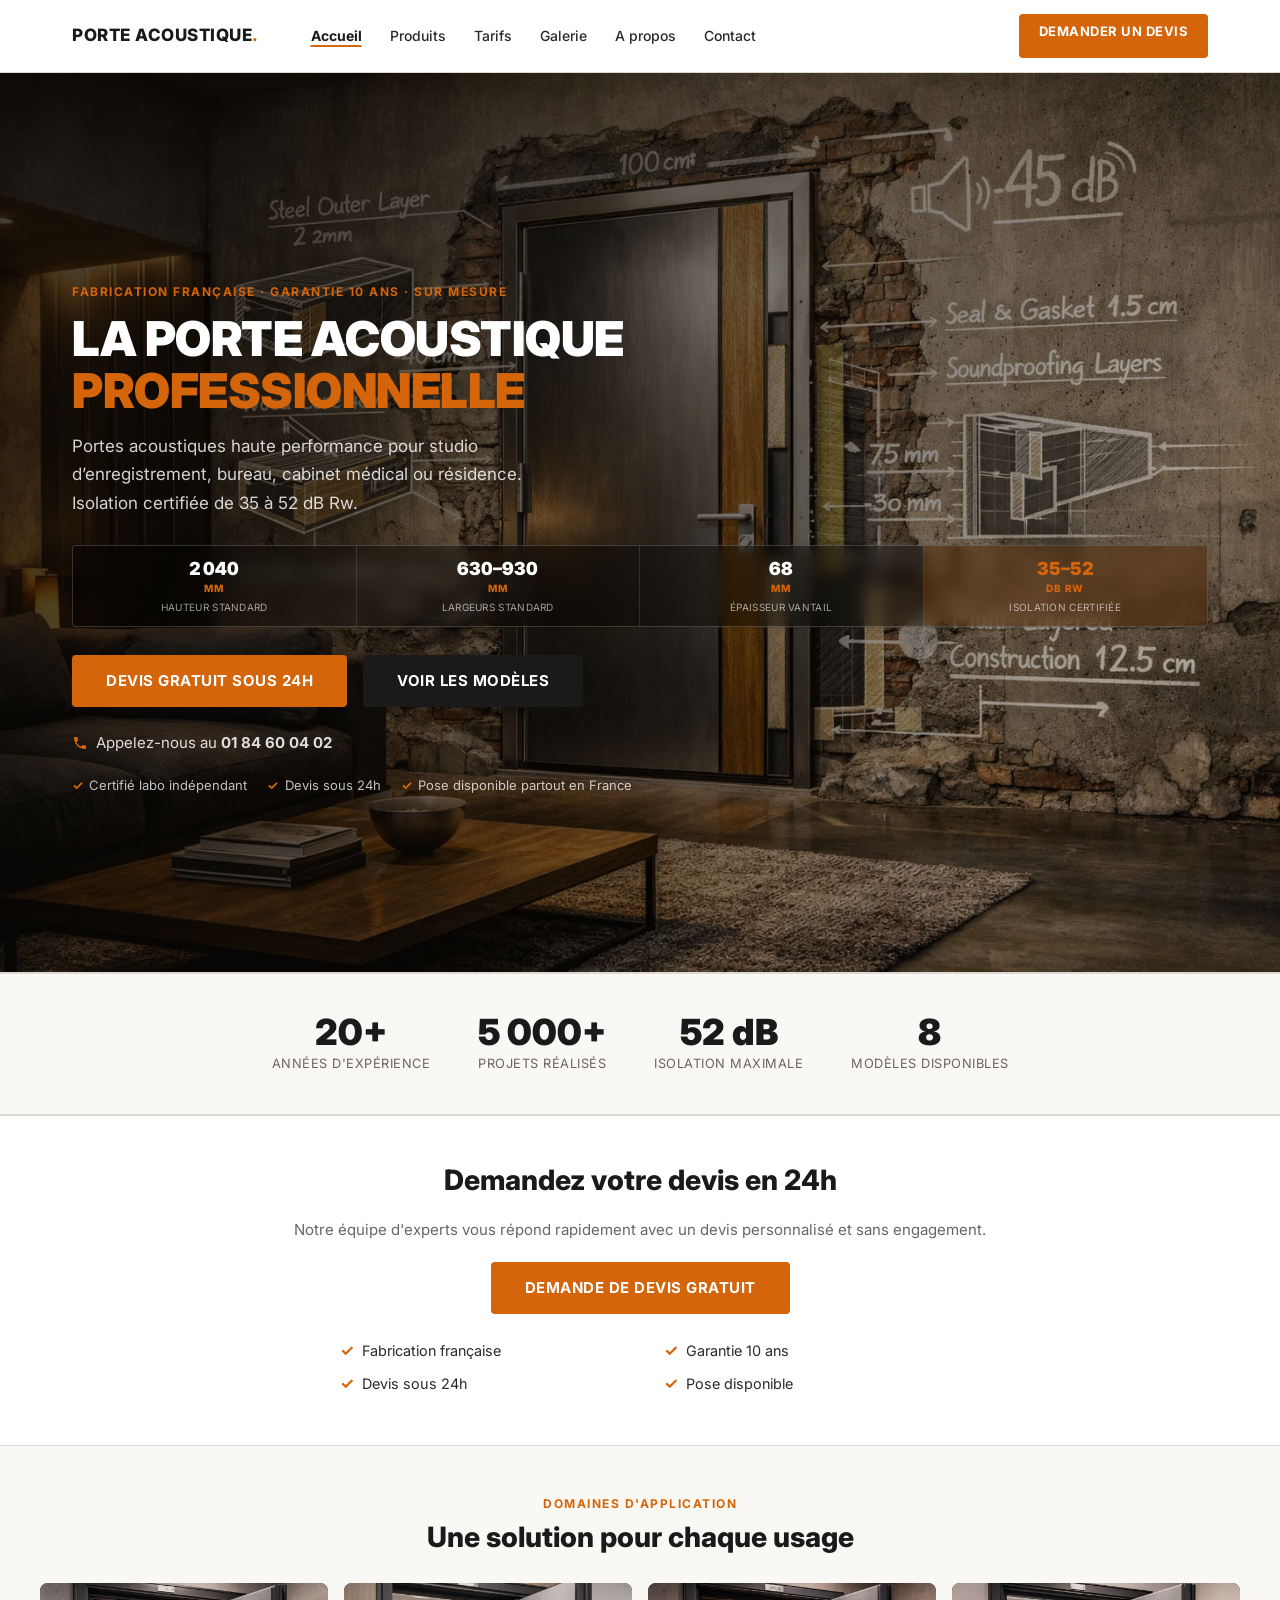
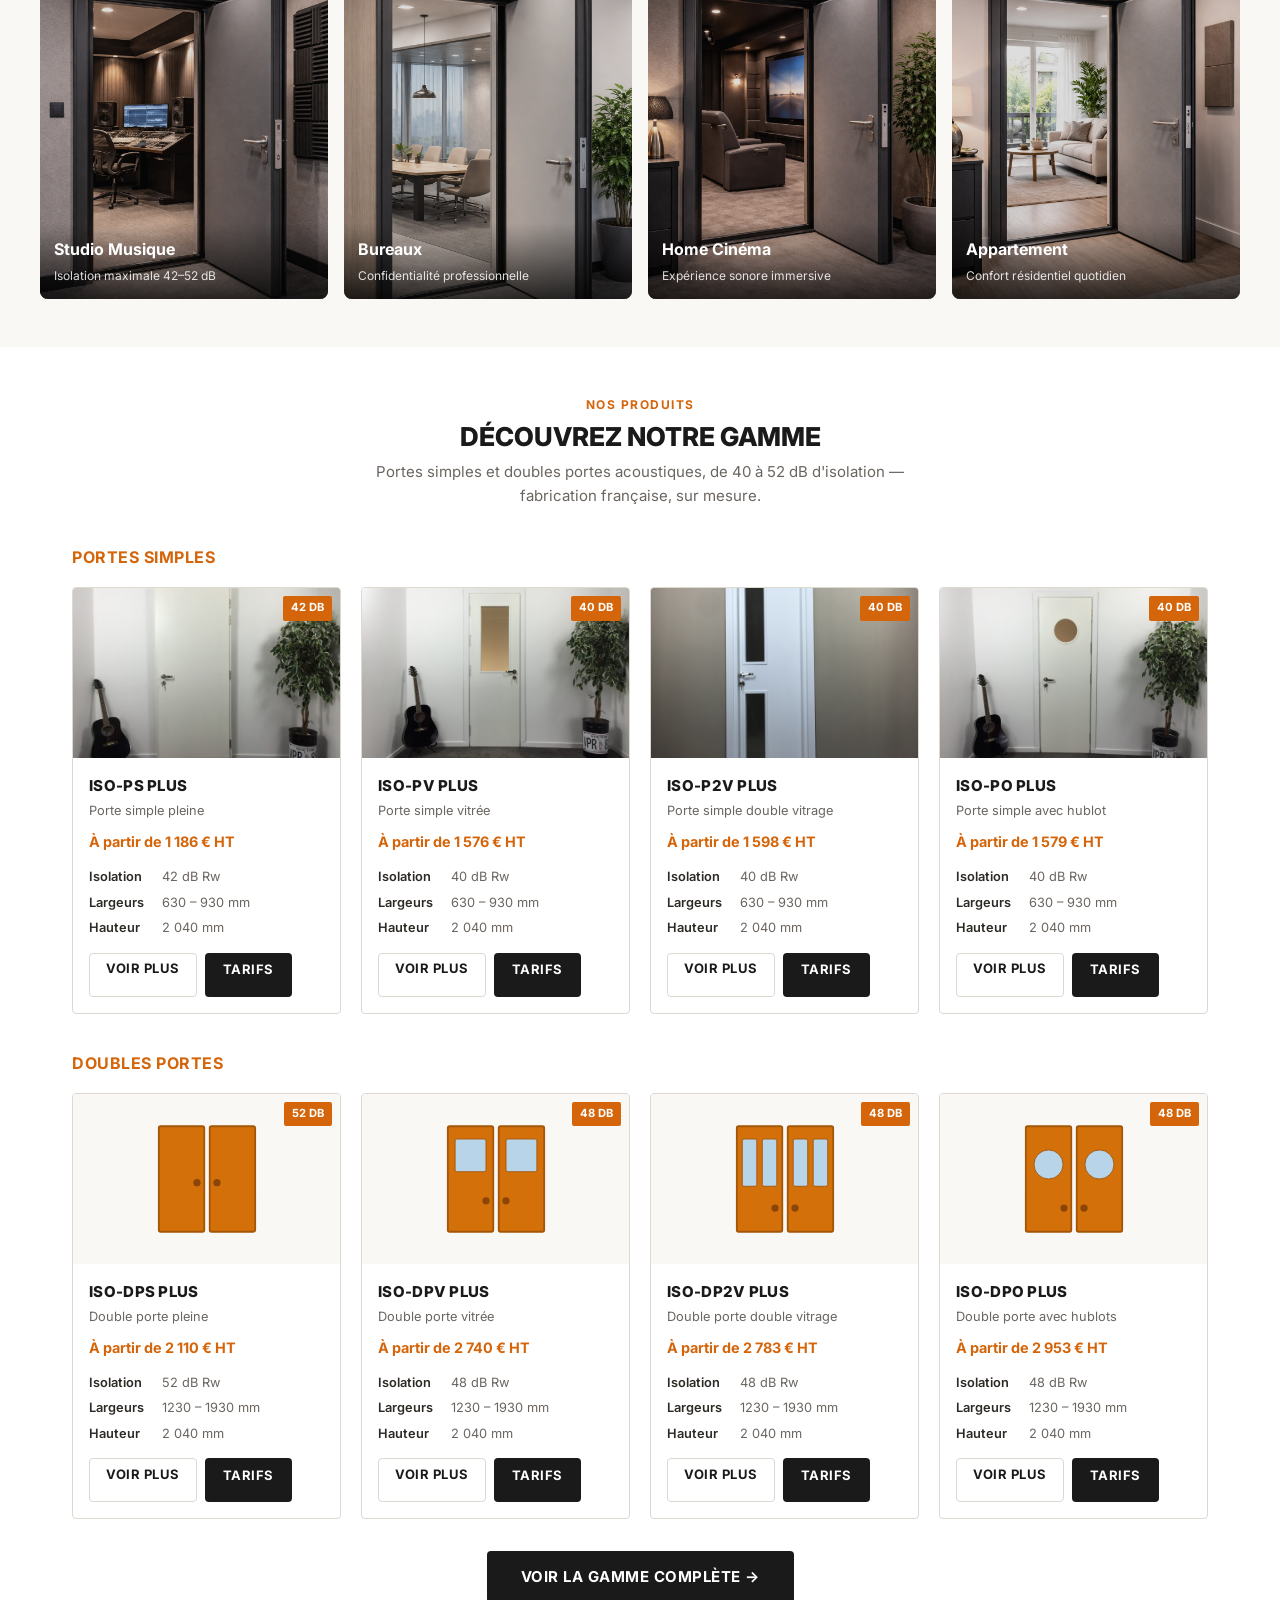
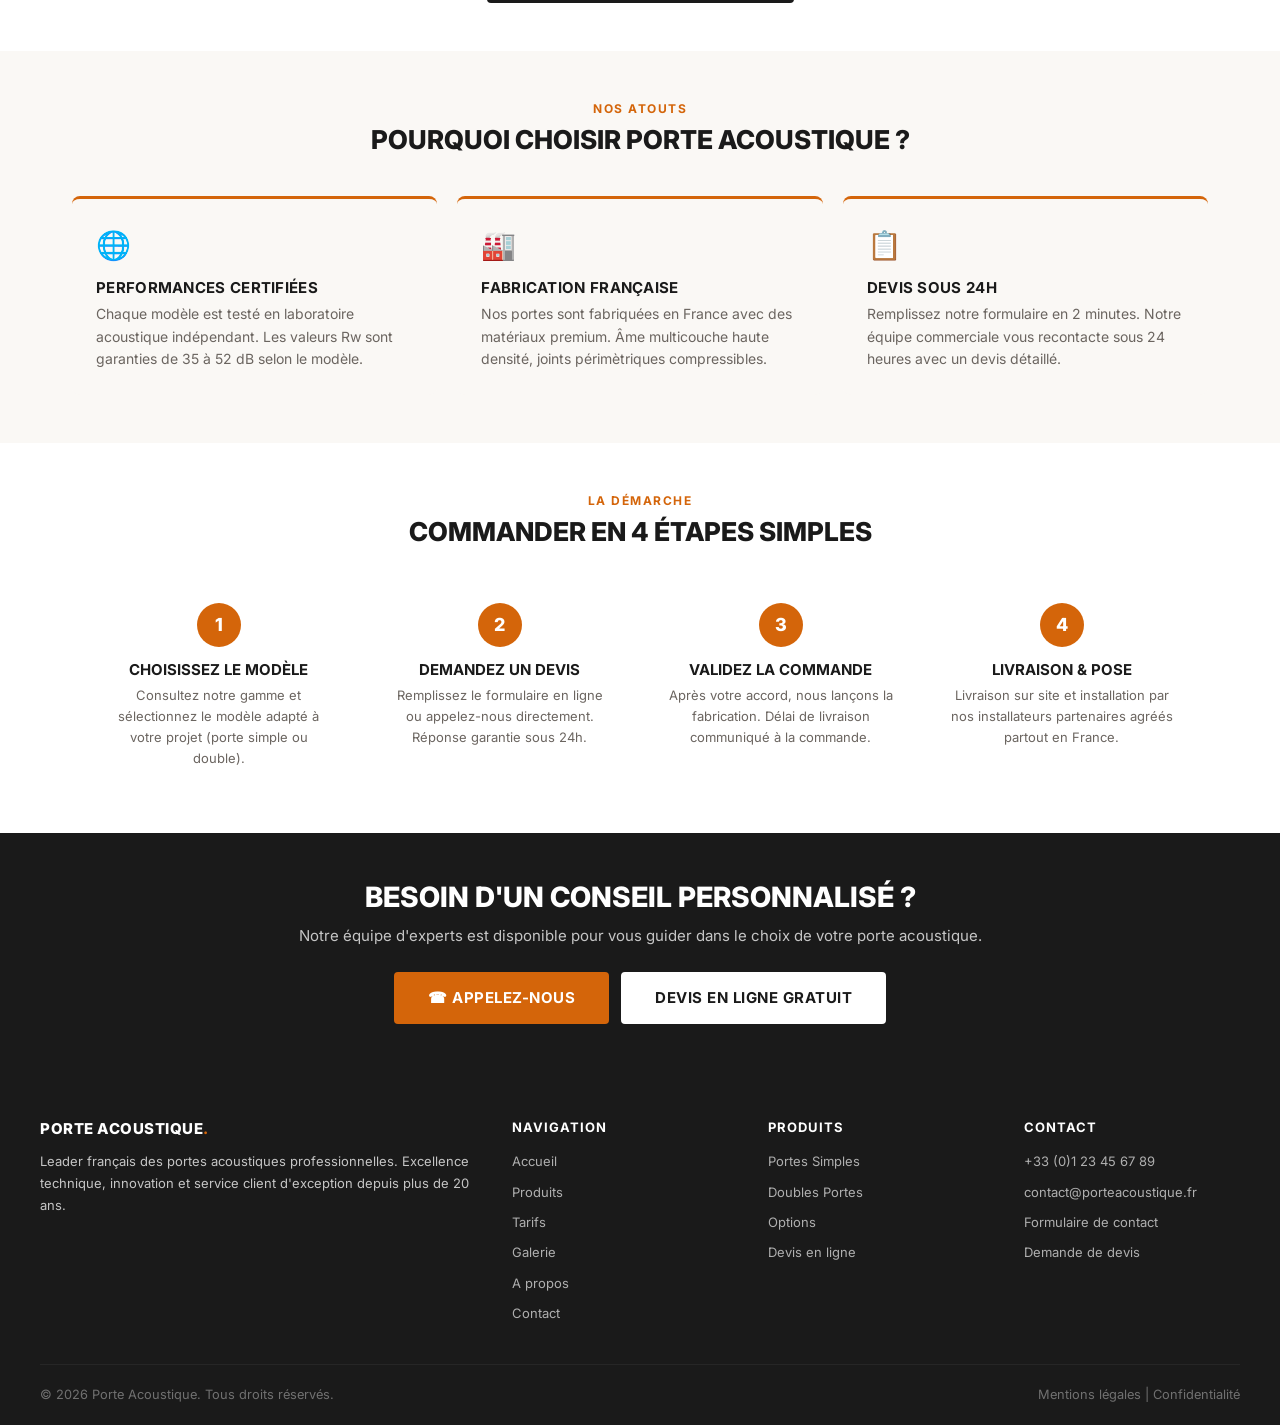
==== commit ff154b6e: "Add files via upload" ====
--- a/index.html
+++ b/index.html
@@ -25,6 +25,7 @@
             <li><a href="index.html" class="active">Accueil</a></li>
             <li><a href="produits.html">Produits</a></li>
             <li><a href="tarifs.html">Tarifs</a></li>
+            <li><a href="galerie.html">Galerie</a></li>
             <li><a href="a-propos.html">A propos</a></li>
             <li><a href="contact.html">Contact</a></li>
             <li class="nav-mobile-devis"><a href="devis.html">Devis gratuit &rarr;</a></li>
@@ -38,77 +39,60 @@
 
 <!-- Hero -->
 <section class="home-hero">
+    <img src="img/hero/task_01kme38q2yezf8hfhtw5ae45vq_1774294719_img_1.webp" alt="Porte acoustique professionnelle" class="hero-bg-img" loading="eager">
+    <div class="hero-bg-overlay"></div>
     <div class="home-hero-inner">
 
-        <!-- LEFT: texte + CTA -->
+        <!-- Texte + KPIs + CTA -->
         <div class="hero-text">
-            <div class="section-label" style="margin-bottom:0.75rem;">Isolation phonique 35 – 52 dB</div>
-            <h1>La Porte Acoustique<br><span>Sur Mesure</span></h1>
-            <p class="hero-subtitle">Portes acoustiques haute performance pour studio d'enregistrement, bureau, appartement ou salle de conf&eacute;rence. Fabrication fran&ccedil;aise, garantie 10 ans.</p>
+            <div class="section-label" style="margin-bottom:0.75rem;">Fabrication fran&ccedil;aise &middot; Garantie 10 ans &middot; Sur mesure</div>
+            <h1>La Porte Acoustique<br><span>Professionnelle</span></h1>
+            <p class="hero-subtitle">Portes acoustiques haute performance pour studio d&rsquo;enregistrement, bureau, cabinet m&eacute;dical ou r&eacute;sidence. Isolation certifi&eacute;e de 35 &agrave; 52 dB Rw.</p>
+
+            <!-- Grille de mesures techniques -->
+            <div class="hero-specs">
+                <div class="hero-spec">
+                    <div class="hero-spec-num">2&thinsp;040</div>
+                    <div class="hero-spec-unit">mm</div>
+                    <div class="hero-spec-lbl">Hauteur standard</div>
+                </div>
+                <div class="hero-spec">
+                    <div class="hero-spec-num">630–930</div>
+                    <div class="hero-spec-unit">mm</div>
+                    <div class="hero-spec-lbl">Largeurs standard</div>
+                </div>
+                <div class="hero-spec">
+                    <div class="hero-spec-num">68</div>
+                    <div class="hero-spec-unit">mm</div>
+                    <div class="hero-spec-lbl">&Eacute;paisseur vantail</div>
+                </div>
+                <div class="hero-spec spec-db">
+                    <div class="hero-spec-num">35–52</div>
+                    <div class="hero-spec-unit">dB Rw</div>
+                    <div class="hero-spec-lbl">Isolation certifi&eacute;e</div>
+                </div>
+            </div>
+
+            <!-- CTAs -->
             <div style="display:flex;gap:1rem;flex-wrap:wrap;margin-top:1.75rem;">
                 <a href="devis.html" class="btn btn-orange btn-lg">Devis gratuit sous 24h</a>
                 <a href="produits.html" class="btn btn-primary btn-lg">Voir les mod&egrave;les</a>
             </div>
+
+            <!-- Téléphone -->
             <div class="hero-phone" style="margin-top:1.5rem;">
                 <svg viewBox="0 0 24 24" xmlns="http://www.w3.org/2000/svg"><path d="M6.6 10.8c1.4 2.8 3.8 5.1 6.6 6.6l2.2-2.2c.3-.3.7-.4 1-.2 1.1.4 2.3.6 3.6.6.6 0 1 .4 1 1V20c0 .6-.4 1-1 1-9.4 0-17-7.6-17-17 0-.6.4-1 1-1h3.5c.6 0 1 .4 1 1 0 1.3.2 2.5.6 3.6.1.3 0 .7-.2 1L6.6 10.8z"/></svg>
                 <span>Appelez-nous au <strong>01 84 60 04 02</strong></span>
             </div>
-            <div style="display:flex;gap:1.5rem;flex-wrap:wrap;margin-top:1.5rem;">
-                <div style="font-size:0.8125rem;color:var(--text-light);display:flex;align-items:center;gap:0.4rem;">
-                    <span style="color:var(--orange);font-weight:700;">&#10003;</span> Fabrication fran&ccedil;aise
-                </div>
-                <div style="font-size:0.8125rem;color:var(--text-light);display:flex;align-items:center;gap:0.4rem;">
-                    <span style="color:var(--orange);font-weight:700;">&#10003;</span> Garantie 10 ans
-                </div>
-                <div style="font-size:0.8125rem;color:var(--text-light);display:flex;align-items:center;gap:0.4rem;">
-                    <span style="color:var(--orange);font-weight:700;">&#10003;</span> Sur mesure
-                </div>
-            </div>
-        </div>
-
-        <!-- RIGHT: illustration SVG porte -->
-        <div class="hero-door-wrap" style="align-items:center;justify-content:center;">
-            <svg viewBox="0 0 340 480" fill="none" xmlns="http://www.w3.org/2000/svg" style="width:100%;max-width:380px;height:auto;display:block;filter:drop-shadow(0 8px 32px rgba(0,0,0,0.13));">
-                <!-- Fond carte -->
-                <rect width="340" height="480" rx="6" fill="#f5f0e8"/>
-                <!-- Ombre portée porte -->
-                <rect x="52" y="22" width="236" height="436" rx="4" fill="rgba(0,0,0,0.07)"/>
-                <!-- Cadre dormant -->
-                <rect x="46" y="18" width="236" height="436" rx="3" fill="#c8bfb0" stroke="#b8afa0" stroke-width="1"/>
-                <!-- Ouverture / vantail -->
-                <rect x="62" y="32" width="204" height="408" fill="#ffffff" stroke="#e8e2d8" stroke-width="1" rx="2"/>
-                <!-- Biseaux du vantail -->
-                <rect x="65" y="35" width="198" height="402" fill="none" stroke="#f0ebe3" stroke-width="4" rx="1"/>
-                <!-- Panneau déco haut -->
-                <rect x="80" y="52" width="168" height="148" rx="2" fill="#faf8f4" stroke="#ddd6cc" stroke-width="1.5"/>
-                <rect x="85" y="57" width="158" height="138" rx="1" fill="none" stroke="#e8e2d8" stroke-width="0.8"/>
-                <!-- Panneau déco bas -->
-                <rect x="80" y="216" width="168" height="196" rx="2" fill="#faf8f4" stroke="#ddd6cc" stroke-width="1.5"/>
-                <rect x="85" y="221" width="158" height="186" rx="1" fill="none" stroke="#e8e2d8" stroke-width="0.8"/>
-                <!-- Paumelles (3) -->
-                <rect x="57" y="72" width="11" height="26" rx="1.5" fill="#c0b9ae" stroke="#b0a9a0" stroke-width="0.5"/>
-                <rect x="59" y="76" width="6" height="18" rx="1" fill="#cec7bc"/>
-                <rect x="57" y="225" width="11" height="26" rx="1.5" fill="#c0b9ae" stroke="#b0a9a0" stroke-width="0.5"/>
-                <rect x="59" y="229" width="6" height="18" rx="1" fill="#cec7bc"/>
-                <rect x="57" y="358" width="11" height="26" rx="1.5" fill="#c0b9ae" stroke="#b0a9a0" stroke-width="0.5"/>
-                <rect x="59" y="362" width="6" height="18" rx="1" fill="#cec7bc"/>
-                <!-- Poignée / rose -->
-                <rect x="239" y="218" width="12" height="40" rx="2" fill="#c4bdb4" stroke="#b4ada4" stroke-width="0.5"/>
-                <circle cx="245" cy="248" r="3.5" fill="#b0a9a0" stroke="#a09990" stroke-width="0.5"/>
-                <!-- Levier -->
-                <path d="M244 228 Q258 228 261 231 Q264 234 261 237 Q258 240 244 238 Z" fill="#cac3ba" stroke="#bab3aa" stroke-width="0.5"/>
-                <!-- Badge dB (orange) -->
-                <rect x="218" y="46" width="74" height="52" rx="4" fill="#d4650a"/>
-                <text x="255" y="76" text-anchor="middle" font-size="26" font-weight="900" fill="white" font-family="Inter,Arial,sans-serif">42</text>
-                <text x="255" y="88" text-anchor="middle" font-size="10" font-weight="700" fill="rgba(255,255,255,0.85)" font-family="Inter,Arial,sans-serif">dB</text>
-                <!-- Joint acoustique bas (orange) -->
-                <rect x="62" y="435" width="204" height="5" rx="1" fill="#d4650a" opacity="0.85"/>
-                <!-- Label joint -->
-                <line x1="46" y1="437" x2="20" y2="390" stroke="#d4650a" stroke-width="0.8" opacity="0.5"/>
-                <text x="18" y="386" text-anchor="end" font-size="8" fill="#d4650a" font-family="Inter,Arial,sans-serif" font-weight="600">Joint acoustique</text>
-                <text x="18" y="396" text-anchor="end" font-size="8" fill="#d4650a" font-family="Inter,Arial,sans-serif">p&eacute;riph&eacute;rique</text>
-            </svg>
-        </div>
+
+            <!-- Trust badges -->
+            <div class="hero-trust-row">
+                <div class="hero-trust-item"><span>&#10003;</span> Certifi&eacute; labo ind&eacute;pendant</div>
+                <div class="hero-trust-item"><span>&#10003;</span> Devis sous 24h</div>
+                <div class="hero-trust-item"><span>&#10003;</span> Pose disponible partout en France</div>
+            </div>
+        </div>
+
 
     </div>
 </section>
@@ -141,28 +125,28 @@
         <h2>Une solution pour chaque usage</h2>
         <div class="apps-grid">
             <div class="app-card">
-                <img src="img/studio.png" alt="Studio Musique">
+                <img src="img/Porte_acoustique studioenregistrement.png" alt="Studio Musique">
                 <div class="app-card-body">
                     <div class="app-card-title">Studio Musique</div>
                     <div class="app-card-desc">Isolation maximale 42–52 dB</div>
                 </div>
             </div>
             <div class="app-card">
-                <img src="img/Bureaux.png" alt="Bureaux">
+                <img src="img/Porte_acoustique moderne_dans_bureau.png" alt="Bureaux">
                 <div class="app-card-body">
                     <div class="app-card-title">Bureaux</div>
                     <div class="app-card-desc">Confidentialité professionnelle</div>
                 </div>
             </div>
             <div class="app-card">
-                <img src="img/Home_cinema.jpg" alt="Home Cinéma">
+                <img src="img/Porte_acoustique_Homecinema.png" alt="Home Cinéma">
                 <div class="app-card-body">
                     <div class="app-card-title">Home Cinéma</div>
                     <div class="app-card-desc">Expérience sonore immersive</div>
                 </div>
             </div>
             <div class="app-card">
-                <img src="img/Appartement.png" alt="Appartement">
+                <img src="img/Port_acoustique moderne_appart.png" alt="Appartement">
                 <div class="app-card-body">
                     <div class="app-card-title">Appartement</div>
                     <div class="app-card-desc">Confort résidentiel quotidien</div>
@@ -172,36 +156,232 @@
     </div>
 </div>
 
-<!-- Modèles dB -->
-<div class="models-section">
-    <div style="max-width:1200px;margin:0 auto;">
-        <div class="section-label" style="text-align:center;margin-bottom:0.5rem;">Nos modèles</div>
-        <h2 style="text-align:center;font-size:1.75rem;font-weight:800;margin-bottom:1.75rem;text-transform:uppercase;">Performances certifiées</h2>
-        <div class="models-grid">
-            <div class="model-card">
-                <div class="model-ref">ISO-DPO Plus</div>
-                <div class="model-db">35 <span>dB</span></div>
-                <p style="font-size:0.875rem;color:var(--text-light);">Double porte avec hublot. Idéale pour les bureaux et résidences nécessitant une isolation standard.</p>
-                <a href="produit-iso-dpo-plus.html" class="btn btn-outline-orange btn-sm">Voir le produit</a>
-            </div>
-            <div class="model-card">
-                <div class="model-ref">ISO-DPV Plus</div>
-                <div class="model-db">42 <span>dB</span></div>
-                <p style="font-size:0.875rem;color:var(--text-light);">Double porte vitrée. Performance acoustique élevée avec apport de lumière naturelle.</p>
-                <a href="produit-iso-dpv-plus.html" class="btn btn-outline-orange btn-sm">Voir le produit</a>
-            </div>
-            <div class="model-card">
-                <div class="model-ref">ISO-DP2V Plus</div>
-                <div class="model-db">47 <span>dB</span></div>
-                <p style="font-size:0.875rem;color:var(--text-light);">Double porte double vitrage. Isolation maximale pour studios d'enregistrement et salles de conférence.</p>
-                <a href="produit-iso-dp2v-plus.html" class="btn btn-outline-orange btn-sm">Voir le produit</a>
-            </div>
-        </div>
-        <div style="text-align:center;margin-top:1.75rem;">
-            <a href="produits.html" class="btn btn-primary">Voir tous les produits</a>
-        </div>
-    </div>
-</div>
+<!-- Produits vedettes -->
+<section class="section" id="produits-vedettes">
+    <div class="container">
+        <div class="section-header">
+            <div class="section-label">Nos produits</div>
+            <h2 class="section-title">Découvrez Notre Gamme</h2>
+            <p class="section-desc">Portes simples et doubles portes acoustiques, de 40 à 52 dB d'isolation — fabrication française, sur mesure.</p>
+        </div>
+
+        <!-- Portes simples -->
+        <div style="margin-bottom:1rem;">
+            <h3 style="font-size:1rem;font-weight:700;text-transform:uppercase;letter-spacing:0.5px;color:var(--orange);margin-bottom:1.25rem;">Portes Simples</h3>
+        </div>
+        <div class="products-grid" style="margin-bottom:2.5rem;">
+
+            <div class="product-card">
+                <div class="product-card-img">
+                    <img src="images_agenererplustard/IMG_6274-e1475179363732.jpg" alt="ISO-PS Plus">
+                    <span class="product-badge">42 dB</span>
+                </div>
+                <div class="product-card-body">
+                    <div class="product-name">ISO-PS Plus</div>
+                    <div class="product-type">Porte simple pleine</div>
+                    <div class="product-from">À partir de 1 186 &euro; HT</div>
+                    <ul class="product-card-specs">
+                        <li><span>Isolation</span><span>42 dB Rw</span></li>
+                        <li><span>Largeurs</span><span>630 &ndash; 930 mm</span></li>
+                        <li><span>Hauteur</span><span>2 040 mm</span></li>
+                    </ul>
+                    <div class="product-card-actions">
+                        <a href="produit-iso-ps-plus.html" class="btn btn-secondary btn-sm">Voir plus</a>
+                        <a href="tarifs.html#portes-simples" class="btn btn-primary btn-sm">Tarifs</a>
+                    </div>
+                </div>
+            </div>
+
+            <div class="product-card">
+                <div class="product-card-img">
+                    <img src="images_agenererplustard/IMG_6256-scaled.jpg" alt="ISO-PV Plus">
+                    <span class="product-badge">40 dB</span>
+                </div>
+                <div class="product-card-body">
+                    <div class="product-name">ISO-PV Plus</div>
+                    <div class="product-type">Porte simple vitrée</div>
+                    <div class="product-from">À partir de 1 576 &euro; HT</div>
+                    <ul class="product-card-specs">
+                        <li><span>Isolation</span><span>40 dB Rw</span></li>
+                        <li><span>Largeurs</span><span>630 &ndash; 930 mm</span></li>
+                        <li><span>Hauteur</span><span>2 040 mm</span></li>
+                    </ul>
+                    <div class="product-card-actions">
+                        <a href="produit-iso-pv-plus.html" class="btn btn-secondary btn-sm">Voir plus</a>
+                        <a href="tarifs.html#portes-simples" class="btn btn-primary btn-sm">Tarifs</a>
+                    </div>
+                </div>
+            </div>
+
+            <div class="product-card">
+                <div class="product-card-img">
+                    <img src="images_agenererplustard/IMG_5763.jpg" alt="ISO-P2V Plus">
+                    <span class="product-badge">40 dB</span>
+                </div>
+                <div class="product-card-body">
+                    <div class="product-name">ISO-P2V Plus</div>
+                    <div class="product-type">Porte simple double vitrage</div>
+                    <div class="product-from">À partir de 1 598 &euro; HT</div>
+                    <ul class="product-card-specs">
+                        <li><span>Isolation</span><span>40 dB Rw</span></li>
+                        <li><span>Largeurs</span><span>630 &ndash; 930 mm</span></li>
+                        <li><span>Hauteur</span><span>2 040 mm</span></li>
+                    </ul>
+                    <div class="product-card-actions">
+                        <a href="produit-iso-p2v-plus.html" class="btn btn-secondary btn-sm">Voir plus</a>
+                        <a href="tarifs.html#portes-simples" class="btn btn-primary btn-sm">Tarifs</a>
+                    </div>
+                </div>
+            </div>
+
+            <div class="product-card">
+                <div class="product-card-img">
+                    <img src="images_agenererplustard/IMG_6250-scaled.jpg" alt="ISO-PO Plus">
+                    <span class="product-badge">40 dB</span>
+                </div>
+                <div class="product-card-body">
+                    <div class="product-name">ISO-PO Plus</div>
+                    <div class="product-type">Porte simple avec hublot</div>
+                    <div class="product-from">À partir de 1 579 &euro; HT</div>
+                    <ul class="product-card-specs">
+                        <li><span>Isolation</span><span>40 dB Rw</span></li>
+                        <li><span>Largeurs</span><span>630 &ndash; 930 mm</span></li>
+                        <li><span>Hauteur</span><span>2 040 mm</span></li>
+                    </ul>
+                    <div class="product-card-actions">
+                        <a href="produit-iso-po-plus.html" class="btn btn-secondary btn-sm">Voir plus</a>
+                        <a href="tarifs.html#portes-simples" class="btn btn-primary btn-sm">Tarifs</a>
+                    </div>
+                </div>
+            </div>
+
+        </div>
+
+        <!-- Doubles portes -->
+        <div style="margin-bottom:1rem;">
+            <h3 style="font-size:1rem;font-weight:700;text-transform:uppercase;letter-spacing:0.5px;color:var(--orange);margin-bottom:1.25rem;">Doubles Portes</h3>
+        </div>
+        <div class="products-grid" style="margin-bottom:2rem;">
+
+            <div class="product-card">
+                <div class="product-card-img">
+                    <svg width="100" height="130" viewBox="0 0 55 60" style="margin:auto;display:block;">
+                        <rect x="1" y="1" width="25" height="58" rx="1" fill="#d4700a" stroke="#a35508" stroke-width="1"/>
+                        <rect x="29" y="1" width="25" height="58" rx="1" fill="#d4700a" stroke="#a35508" stroke-width="1"/>
+                        <circle cx="22" cy="32" r="2" fill="#8b4508"/>
+                        <circle cx="33" cy="32" r="2" fill="#8b4508"/>
+                    </svg>
+                    <span class="product-badge">52 dB</span>
+                </div>
+                <div class="product-card-body">
+                    <div class="product-name">ISO-DPS Plus</div>
+                    <div class="product-type">Double porte pleine</div>
+                    <div class="product-from">À partir de 2 110 &euro; HT</div>
+                    <ul class="product-card-specs">
+                        <li><span>Isolation</span><span>52 dB Rw</span></li>
+                        <li><span>Largeurs</span><span>1230 &ndash; 1930 mm</span></li>
+                        <li><span>Hauteur</span><span>2 040 mm</span></li>
+                    </ul>
+                    <div class="product-card-actions">
+                        <a href="produit-iso-dps-plus.html" class="btn btn-secondary btn-sm">Voir plus</a>
+                        <a href="tarifs.html#doubles-portes" class="btn btn-primary btn-sm">Tarifs</a>
+                    </div>
+                </div>
+            </div>
+
+            <div class="product-card">
+                <div class="product-card-img">
+                    <svg width="100" height="130" viewBox="0 0 55 60" style="margin:auto;display:block;">
+                        <rect x="1" y="1" width="25" height="58" rx="1" fill="#d4700a" stroke="#a35508" stroke-width="1"/>
+                        <rect x="29" y="1" width="25" height="58" rx="1" fill="#d4700a" stroke="#a35508" stroke-width="1"/>
+                        <rect x="5" y="8" width="17" height="18" rx="1" fill="#b8d4e8" stroke="#a35508" stroke-width="0.5"/>
+                        <rect x="33" y="8" width="17" height="18" rx="1" fill="#b8d4e8" stroke="#a35508" stroke-width="0.5"/>
+                        <circle cx="22" cy="42" r="2" fill="#8b4508"/>
+                        <circle cx="33" cy="42" r="2" fill="#8b4508"/>
+                    </svg>
+                    <span class="product-badge">48 dB</span>
+                </div>
+                <div class="product-card-body">
+                    <div class="product-name">ISO-DPV Plus</div>
+                    <div class="product-type">Double porte vitrée</div>
+                    <div class="product-from">À partir de 2 740 &euro; HT</div>
+                    <ul class="product-card-specs">
+                        <li><span>Isolation</span><span>48 dB Rw</span></li>
+                        <li><span>Largeurs</span><span>1230 &ndash; 1930 mm</span></li>
+                        <li><span>Hauteur</span><span>2 040 mm</span></li>
+                    </ul>
+                    <div class="product-card-actions">
+                        <a href="produit-iso-dpv-plus.html" class="btn btn-secondary btn-sm">Voir plus</a>
+                        <a href="tarifs.html#doubles-portes" class="btn btn-primary btn-sm">Tarifs</a>
+                    </div>
+                </div>
+            </div>
+
+            <div class="product-card">
+                <div class="product-card-img">
+                    <svg width="100" height="130" viewBox="0 0 55 60" style="margin:auto;display:block;">
+                        <rect x="1" y="1" width="25" height="58" rx="1" fill="#d4700a" stroke="#a35508" stroke-width="1"/>
+                        <rect x="29" y="1" width="25" height="58" rx="1" fill="#d4700a" stroke="#a35508" stroke-width="1"/>
+                        <rect x="4" y="8" width="8" height="26" rx="1" fill="#b8d4e8" stroke="#a35508" stroke-width="0.5"/>
+                        <rect x="15" y="8" width="8" height="26" rx="1" fill="#b8d4e8" stroke="#a35508" stroke-width="0.5"/>
+                        <rect x="32" y="8" width="8" height="26" rx="1" fill="#b8d4e8" stroke="#a35508" stroke-width="0.5"/>
+                        <rect x="43" y="8" width="8" height="26" rx="1" fill="#b8d4e8" stroke="#a35508" stroke-width="0.5"/>
+                        <circle cx="22" cy="46" r="2" fill="#8b4508"/>
+                        <circle cx="33" cy="46" r="2" fill="#8b4508"/>
+                    </svg>
+                    <span class="product-badge">48 dB</span>
+                </div>
+                <div class="product-card-body">
+                    <div class="product-name">ISO-DP2V Plus</div>
+                    <div class="product-type">Double porte double vitrage</div>
+                    <div class="product-from">À partir de 2 783 &euro; HT</div>
+                    <ul class="product-card-specs">
+                        <li><span>Isolation</span><span>48 dB Rw</span></li>
+                        <li><span>Largeurs</span><span>1230 &ndash; 1930 mm</span></li>
+                        <li><span>Hauteur</span><span>2 040 mm</span></li>
+                    </ul>
+                    <div class="product-card-actions">
+                        <a href="produit-iso-dp2v-plus.html" class="btn btn-secondary btn-sm">Voir plus</a>
+                        <a href="tarifs.html#doubles-portes" class="btn btn-primary btn-sm">Tarifs</a>
+                    </div>
+                </div>
+            </div>
+
+            <div class="product-card">
+                <div class="product-card-img">
+                    <svg width="100" height="130" viewBox="0 0 55 60" style="margin:auto;display:block;">
+                        <rect x="1" y="1" width="25" height="58" rx="1" fill="#d4700a" stroke="#a35508" stroke-width="1"/>
+                        <rect x="29" y="1" width="25" height="58" rx="1" fill="#d4700a" stroke="#a35508" stroke-width="1"/>
+                        <circle cx="13.5" cy="22" r="8" fill="#b8d4e8" stroke="#a35508" stroke-width="0.5"/>
+                        <circle cx="41.5" cy="22" r="8" fill="#b8d4e8" stroke="#a35508" stroke-width="0.5"/>
+                        <circle cx="22" cy="46" r="2" fill="#8b4508"/>
+                        <circle cx="33" cy="46" r="2" fill="#8b4508"/>
+                    </svg>
+                    <span class="product-badge">48 dB</span>
+                </div>
+                <div class="product-card-body">
+                    <div class="product-name">ISO-DPO Plus</div>
+                    <div class="product-type">Double porte avec hublots</div>
+                    <div class="product-from">À partir de 2 953 &euro; HT</div>
+                    <ul class="product-card-specs">
+                        <li><span>Isolation</span><span>48 dB Rw</span></li>
+                        <li><span>Largeurs</span><span>1230 &ndash; 1930 mm</span></li>
+                        <li><span>Hauteur</span><span>2 040 mm</span></li>
+                    </ul>
+                    <div class="product-card-actions">
+                        <a href="produit-iso-dpo-plus.html" class="btn btn-secondary btn-sm">Voir plus</a>
+                        <a href="tarifs.html#doubles-portes" class="btn btn-primary btn-sm">Tarifs</a>
+                    </div>
+                </div>
+            </div>
+
+        </div>
+
+        <div style="text-align:center;margin-top:0.5rem;">
+            <a href="produits.html" class="btn btn-primary btn-lg">Voir la gamme complète &rarr;</a>
+        </div>
+    </div>
+</section>
 
 <!-- Pourquoi nous -->
 <section class="section bg-warm">
@@ -285,6 +465,7 @@
                 <li><a href="index.html">Accueil</a></li>
                 <li><a href="produits.html">Produits</a></li>
                 <li><a href="tarifs.html">Tarifs</a></li>
+                <li><a href="galerie.html">Galerie</a></li>
                 <li><a href="a-propos.html">A propos</a></li>
                 <li><a href="contact.html">Contact</a></li>
             </ul>
--- a/css/style.css
+++ b/css/style.css
@@ -3,7 +3,8 @@
    Design : fond crème / orange / noir — basé sur l'exemple
    ============================================================ */
 
-html { scroll-behavior: smooth; }
+html { scroll-behavior: smooth; overflow-x: hidden; }
+body { overflow-x: hidden; }
 *, *::before, *::after { box-sizing: border-box; margin: 0; padding: 0; }
 
 :root {
@@ -145,38 +146,190 @@
    HERO ACCUEIL
    ============================================================ */
 .home-hero {
-    background: var(--bg-warm);
-    padding: 3.5rem 2rem 2rem;
+    position: relative;
+    min-height: 100vh;
+    display: flex;
+    align-items: center;
     overflow: hidden;
+    border-bottom: 1px solid var(--border);
+}
+.hero-bg-img {
+    position: absolute;
+    inset: 0;
+    width: 100%;
+    height: 100%;
+    object-fit: cover;
+    object-position: center;
+    z-index: 0;
+}
+.hero-bg-overlay {
+    position: absolute;
+    inset: 0;
+    background: linear-gradient(
+        105deg,
+        rgba(10, 8, 5, 0.78) 0%,
+        rgba(10, 8, 5, 0.55) 55%,
+        rgba(10, 8, 5, 0.20) 100%
+    );
+    z-index: 1;
 }
 .home-hero-inner {
+    position: relative;
+    z-index: 2;
     max-width: 1200px;
+    width: 100%;
     margin: 0 auto;
-    display: grid;
-    grid-template-columns: 1fr 1fr;
-    gap: 2rem;
-    align-items: flex-start;
+    padding: 7rem 2rem 5rem;
 }
 .hero-text h1 {
-    font-size: 2.4rem;
+    font-size: 3rem;
     font-weight: 900;
-    color: var(--dark);
-    line-height: 1.1;
+    color: #fff;
+    line-height: 1.08;
     margin-bottom: 1rem;
     text-transform: uppercase;
     letter-spacing: -0.5px;
 }
 .hero-text h1 span { color: var(--orange); }
-.hero-subtitle { font-size: 1rem; color: var(--text); margin-bottom: 0; max-width: 400px; }
+.hero-subtitle { font-size: 1.0625rem; color: rgba(255,255,255,0.82); margin-bottom: 0; max-width: 480px; line-height: 1.65; }
+
+/* Grille de mesures KPI */
+.hero-specs {
+    display: grid;
+    grid-template-columns: repeat(4, 1fr);
+    border: 1.5px solid rgba(255,255,255,0.18);
+    border-radius: var(--radius);
+    overflow: hidden;
+    margin-top: 1.75rem;
+    background: rgba(0,0,0,0.35);
+    backdrop-filter: blur(8px);
+    -webkit-backdrop-filter: blur(8px);
+}
+.hero-spec {
+    padding: 0.9rem 0.6rem 0.75rem;
+    text-align: center;
+    border-right: 1px solid rgba(255,255,255,0.12);
+}
+.hero-spec:last-child { border-right: none; }
+.hero-spec-num {
+    font-size: 1.125rem;
+    font-weight: 900;
+    color: #fff;
+    line-height: 1;
+    font-variant-numeric: tabular-nums;
+    white-space: nowrap;
+}
+.hero-spec-unit {
+    font-size: 0.625rem;
+    font-weight: 800;
+    color: var(--orange);
+    text-transform: uppercase;
+    letter-spacing: 0.8px;
+    margin-top: 0.15rem;
+}
+.hero-spec-lbl {
+    font-size: 0.625rem;
+    color: rgba(255,255,255,0.6);
+    margin-top: 0.3rem;
+    line-height: 1.3;
+    text-transform: uppercase;
+    letter-spacing: 0.3px;
+}
+.hero-spec.spec-db .hero-spec-num { color: var(--orange); }
+.hero-spec.spec-db { background: rgba(212,101,10,0.18); }
+
+.hero-trust-row {
+    display: flex;
+    gap: 1.25rem;
+    flex-wrap: wrap;
+    margin-top: 1.25rem;
+}
+.hero-trust-item {
+    font-size: 0.8125rem;
+    color: rgba(255,255,255,0.75);
+    display: flex;
+    align-items: center;
+    gap: 0.4rem;
+}
+.hero-trust-item span { color: var(--orange); font-weight: 700; }
+
 .hero-phone {
     display: flex;
     align-items: center;
     gap: 0.5rem;
     font-size: 0.9375rem;
-    color: var(--text);
-    margin-top: 1.25rem;
+    color: rgba(255,255,255,0.85);
 }
 .hero-phone svg { width: 16px; height: 16px; fill: var(--orange); flex-shrink: 0; }
+
+/* Colonne porte (droite) */
+.hero-door-wrap {
+    display: flex;
+    align-items: center;
+    justify-content: center;
+    position: relative;
+}
+.hero-img-frame {
+    position: relative;
+    border-radius: 10px;
+    overflow: hidden;
+    width: 100%;
+    max-width: 520px;
+    aspect-ratio: 3 / 4;
+    box-shadow: 0 24px 64px rgba(0,0,0,0.18), 0 4px 16px rgba(0,0,0,0.10);
+}
+.hero-door-img {
+    width: 100%;
+    height: 100%;
+    object-fit: cover;
+    display: block;
+    transition: transform 0.4s ease;
+}
+.hero-img-frame:hover .hero-door-img {
+    transform: scale(1.03);
+}
+.hero-img-badge {
+    position: absolute;
+    top: 1.25rem;
+    right: 1.25rem;
+    background: var(--orange);
+    color: #fff;
+    padding: 0.6rem 1rem;
+    border-radius: 6px;
+    text-align: center;
+    display: flex;
+    flex-direction: column;
+    line-height: 1.2;
+    box-shadow: 0 4px 16px rgba(212,101,10,0.4);
+}
+.hero-img-badge-num {
+    font-size: 1.2rem;
+    font-weight: 900;
+    letter-spacing: -0.02em;
+}
+.hero-img-badge-unit {
+    font-size: 0.6rem;
+    font-weight: 700;
+    opacity: 0.92;
+    text-transform: uppercase;
+    letter-spacing: 0.05em;
+    margin-top: 0.1rem;
+}
+.hero-img-caption {
+    position: absolute;
+    bottom: 0;
+    left: 0;
+    right: 0;
+    background: linear-gradient(to top, rgba(20,16,12,0.75) 0%, transparent 100%);
+    padding: 2rem 1.125rem 0.875rem;
+    display: flex;
+    gap: 0.875rem;
+    flex-wrap: wrap;
+    color: #fff;
+    font-size: 0.72rem;
+    font-weight: 600;
+    letter-spacing: 0.02em;
+}
 /* Schéma de coupe */
 .hero-crosssection {
     display: flex;
@@ -216,185 +369,6 @@
 /* Disclaimer */
 .hero-disclaimer { max-width: 1200px; margin: 0.75rem auto 0; padding: 0 2rem; font-size: 0.75rem; color: var(--text-light); font-style: italic; }
 
-/* ---- Colonne porte (droite) ---- */
-.hero-door-wrap {
-    position: relative;
-    display: flex;
-    flex-direction: column;
-}
-.hero-door-wrap.image-mode {
-    align-items: center;
-    justify-content: center;
-    max-width: 480px;
-    margin: 0 auto;
-}
-.hero-door-img {
-    display: block;
-    width: 100%;
-    height: auto;
-    border-radius: var(--radius-lg);
-    box-shadow: var(--shadow-hover);
-    object-fit: cover;
-}
-
-/* Overlays Cotes (Infographie) */
-.overlay-cote {
-    position: absolute;
-    color: var(--text-light);
-    font-size: 0.75rem;
-    pointer-events: none;
-    line-height: 1.2;
-}
-.cote-text {
-    background: rgba(255,255,255,0.85);
-    padding: 2px 6px;
-    border-radius: 4px;
-    font-weight: 600;
-    color: var(--text);
-    display: inline-block;
-}
-
-.cote-top {
-    top: -12px;
-    left: 20%;
-    right: 20%;
-    text-align: center;
-    z-index: 5;
-}
-.cote-line {
-    display: block;
-    width: 100%;
-    height: 6px;
-    border-top: 1px solid var(--text-light);
-    border-left: 1px solid var(--text-light);
-    border-right: 1px solid var(--text-light);
-    margin-bottom: 4px;
-}
-
-.cote-bottom {
-    bottom: -15px;
-    left: 15%;
-    right: 15%;
-    text-align: center;
-    z-index: 5;
-}
-.cote-line-bottom {
-    display: block;
-    width: 100%;
-    height: 6px;
-    border-bottom: 1px solid var(--text-light);
-    border-left: 1px solid var(--text-light);
-    border-right: 1px solid var(--text-light);
-    margin-top: 4px;
-}
-
-.cote-crosssection {
-    top: 42%;
-    left: -40px;
-    transform: translateY(-50%);
-    z-index: 5;
-    background: rgba(255,255,255,0.9);
-    padding: 0.5rem;
-    border: 1px solid var(--border);
-    border-radius: var(--radius);
-    max-width: 160px;
-    box-shadow: var(--shadow);
-}
-.crosssection-text {
-    font-size: 0.7rem;
-    margin-bottom: 0.4rem;
-    color: var(--dark);
-}
-.cote-line-horizontal-wrap {
-    display: flex;
-    align-items: center;
-    gap: 8px;
-}
-.cote-line-horizontal {
-    flex: 1;
-    height: 1px;
-    background: var(--text-light);
-    position: relative;
-}
-.cote-line-horizontal::after {
-    content: '';
-    position: absolute;
-    right: -2px;
-    top: -3px;
-    border-top: 3px solid transparent;
-    border-bottom: 3px solid transparent;
-    border-left: 4px solid var(--text-light);
-}
-.cote-text-inline {
-    font-size: 0.75rem;
-    font-weight: 600;
-    color: var(--text);
-}
-
-.overlay-dims {
-    position: absolute;
-    bottom: 25px;
-    left: -50px;
-    background: rgba(255,255,255,0.95);
-    z-index: 5;
-    box-shadow: var(--shadow);
-    padding: 0.75rem;
-}
-
-/* Badge 42 dB */
-.hero-db-badge {
-    position: absolute;
-    top: -15px;
-    right: -15px;
-    background: #fff;
-    border: 1px solid var(--border);
-    border-radius: var(--radius);
-    padding: 0.75rem 1rem;
-    text-align: center;
-    box-shadow: var(--shadow);
-    z-index: 6;
-}
-.hero-db-badge .db-val { font-size: 2rem; font-weight: 900; color: var(--dark); line-height: 1; }
-.hero-db-badge .db-val span { font-size: 1rem; font-weight: 700; color: var(--orange); }
-.hero-db-badge .db-label { font-size: 0.7rem; color: var(--text-light); line-height: 1.3; margin-top: 0.2rem; }
-
-/* Flèche isolation phonique */
-.hero-isolation-arrow {
-    position: absolute;
-    right: -25px;
-    top: 55%;
-    transform: translateY(-50%);
-    display: flex;
-    align-items: center;
-    gap: 0.35rem;
-    background: var(--orange);
-    color: #fff;
-    padding: 0.6rem 0.75rem;
-    border-radius: var(--radius);
-    z-index: 6;
-    box-shadow: var(--shadow);
-}
-.iso-chevrons { font-size: 0.85rem; letter-spacing: -2px; opacity: 0.9; }
-.iso-text { font-size: 0.65rem; font-weight: 700; line-height: 1.35; text-transform: uppercase; }
-.iso-text em { font-style: normal; font-weight: 400; opacity: 0.85; display: block; text-transform: none; }
-
-/* Checklist bas droite */
-.hero-checklist {
-    position: absolute;
-    bottom: 45px;
-    right: -30px;
-    background: rgba(255,255,255,0.9);
-    padding: 0.5rem 0.75rem;
-    border-radius: var(--radius);
-    border: 1px solid var(--border);
-    box-shadow: var(--shadow);
-    display: flex;
-    flex-direction: column;
-    gap: 0.35rem;
-    z-index: 6;
-}
-.hero-check-item { font-size: 0.75rem; font-weight: 600; color: var(--text); display: flex; align-items: center; gap: 0.5rem; }
-.hci-tick { color: var(--orange); font-weight: 800; font-size: 0.85rem; flex-shrink: 0; }
 
 /* ============================================================
    BANDE CTA CENTRALE
@@ -541,7 +515,7 @@
 .product-card-specs { font-size: 0.8rem; color: var(--text-light); margin-bottom: 0.75rem; list-style: none; }
 .product-card-specs li { padding: 0.15rem 0; display: flex; gap: 0.5rem; }
 .product-card-specs li span:first-child { font-weight: 600; color: var(--text); min-width: 65px; }
-.product-card-actions { display: flex; gap: 0.5rem; }
+.product-card-actions { display: flex; gap: 0.5rem; flex-wrap: wrap; }
 
 /* ============================================================
    TABLEAU TARIFS
@@ -874,13 +848,7 @@
    RESPONSIVE
    ============================================================ */
 @media (max-width: 960px) {
-    .home-hero-inner { grid-template-columns: 1fr; }
-    .hero-door-wrap { max-width: 380px; margin: 2rem auto 0; }
-    .hero-db-badge { top: 4px; right: 0; }
-    .hero-isolation-arrow { display: none; }
-    .hero-door-wrap svg { width: 100%; height: auto; }
-    .hero-crosssection { max-width: 100%; }
-    .hero-dims { max-width: 100%; }
+    .home-hero-inner { padding: 6rem 1.5rem 4rem; }
     .products-grid { grid-template-columns: repeat(2, 1fr); }
     .features-grid { grid-template-columns: repeat(2, 1fr); }
     .footer-grid { grid-template-columns: 1fr 1fr; gap: 1.5rem; }
@@ -933,8 +901,12 @@
     .nav-mobile-devis { display: block; }
     .nav-mobile-devis a { background: var(--orange) !important; color: #fff !important; font-weight: 700 !important; border-bottom: none !important; margin-top: 0.5rem; border-radius: var(--radius) !important; text-transform: uppercase !important; font-size: 0.875rem !important; justify-content: center !important; }
 
-    .home-hero { padding: 2.5rem 1.25rem; }
+    .home-hero { min-height: 100svh; }
+    .home-hero-inner { padding: 5rem 1.25rem 3.5rem; }
     .hero-text h1 { font-size: 1.875rem; }
+    .hero-specs { grid-template-columns: repeat(2, 1fr); }
+    .hero-spec:nth-child(2) { border-right: none; }
+    .hero-spec:nth-child(1), .hero-spec:nth-child(2) { border-bottom: 1px solid rgba(255,255,255,0.12); }
     .section { padding: 2rem 1.25rem; }
     .page-hero { padding: 1.75rem 1.25rem; }
     .page-hero h1 { font-size: 1.375rem; }
@@ -956,7 +928,7 @@
 }
 
 @media (max-width: 520px) {
-    .products-grid { grid-template-columns: 1fr 1fr; }
+    .products-grid { grid-template-columns: 1fr; }
     .footer-grid { grid-template-columns: 1fr; }
     .features-grid { grid-template-columns: 1fr; }
     .how-grid { grid-template-columns: 1fr; }
@@ -964,6 +936,7 @@
     .models-grid { grid-template-columns: 1fr; }
     .finishes-grid { grid-template-columns: 1fr; }
     .hero-text h1 { font-size: 1.5rem; }
+    .hero-specs { grid-template-columns: repeat(2, 1fr); }
     .stats-row { display: grid; grid-template-columns: 1fr 1fr; gap: 1.25rem; }
     .stat-num { font-size: 1.75rem; }
     .btn-group { justify-content: center; }
@@ -979,8 +952,11 @@
 }
 
 @media (max-width: 380px) {
-    .products-grid { grid-template-columns: 1fr; }
     .pdp-quick-stats { grid-template-columns: 1fr 1fr; }
+    .hero-spec-num { font-size: 0.9375rem; }
+    .hero-spec { padding: 0.75rem 0.4rem 0.6rem; }
+    .nav-inner { padding: 0.625rem 1rem; }
+    .logo { font-size: 0.9375rem; }
 }
 
 /* ---- Finitions & Options Section ---- */
@@ -1010,3 +986,58 @@
     .options-grid { grid-template-columns: 1fr 1fr; }
     .finitions-section .swatch span { width: 52px; font-size: 0.65rem; }
 }
+
+/* ============================================================
+   PDP — SCHÉMA TECHNIQUE AVEC COTATIONS
+   ============================================================ */
+.pdp-schema-section {
+    background: var(--bg-warm);
+    padding: 3rem 2rem;
+    border-top: 1px solid var(--border);
+    border-bottom: 1px solid var(--border);
+}
+.pdp-schema-inner {
+    max-width: 1200px;
+    margin: 0 auto;
+    display: flex;
+    align-items: flex-start;
+    gap: 3rem;
+    flex-wrap: wrap;
+}
+.pdp-schema-drawing { flex: 0 0 auto; }
+.pdp-schema-info { flex: 1; min-width: 240px; padding-top: 0.5rem; }
+.pdp-schema-info-title {
+    font-size: 1.125rem;
+    font-weight: 800;
+    text-transform: uppercase;
+    letter-spacing: 0.5px;
+    color: var(--dark);
+    margin-bottom: 1.25rem;
+}
+.pdp-schema-dims {
+    list-style: none;
+    display: flex;
+    flex-direction: column;
+    gap: 0.75rem;
+    margin-bottom: 1.5rem;
+}
+.pdp-schema-dims li { display: flex; align-items: center; gap: 0.875rem; font-size: 0.9rem; }
+.dim-dot { width: 7px; height: 7px; border-radius: 50%; background: var(--orange); flex-shrink: 0; }
+.dim-label { color: var(--text-light); min-width: 140px; font-weight: 500; }
+.dim-value { font-weight: 700; color: var(--dark); }
+.pdp-schema-note {
+    font-size: 0.8rem;
+    color: var(--text-light);
+    line-height: 1.5;
+    border-left: 2px solid var(--border);
+    padding-left: 0.75rem;
+}
+@media (max-width: 768px) {
+    .pdp-schema-section { padding: 2rem 1.25rem; }
+    .pdp-schema-inner { gap: 1.5rem; flex-direction: column; align-items: center; }
+    .pdp-schema-drawing { width: 100%; display: flex; justify-content: center; }
+    .pdp-schema-drawing svg { width: 100% !important; max-width: 100% !important; height: auto; }
+    .pdp-schema-info { width: 100%; }
+    .dim-label { min-width: 0; }
+    .pdp-schema-dims li { flex-wrap: wrap; gap: 0.4rem; }
+}
